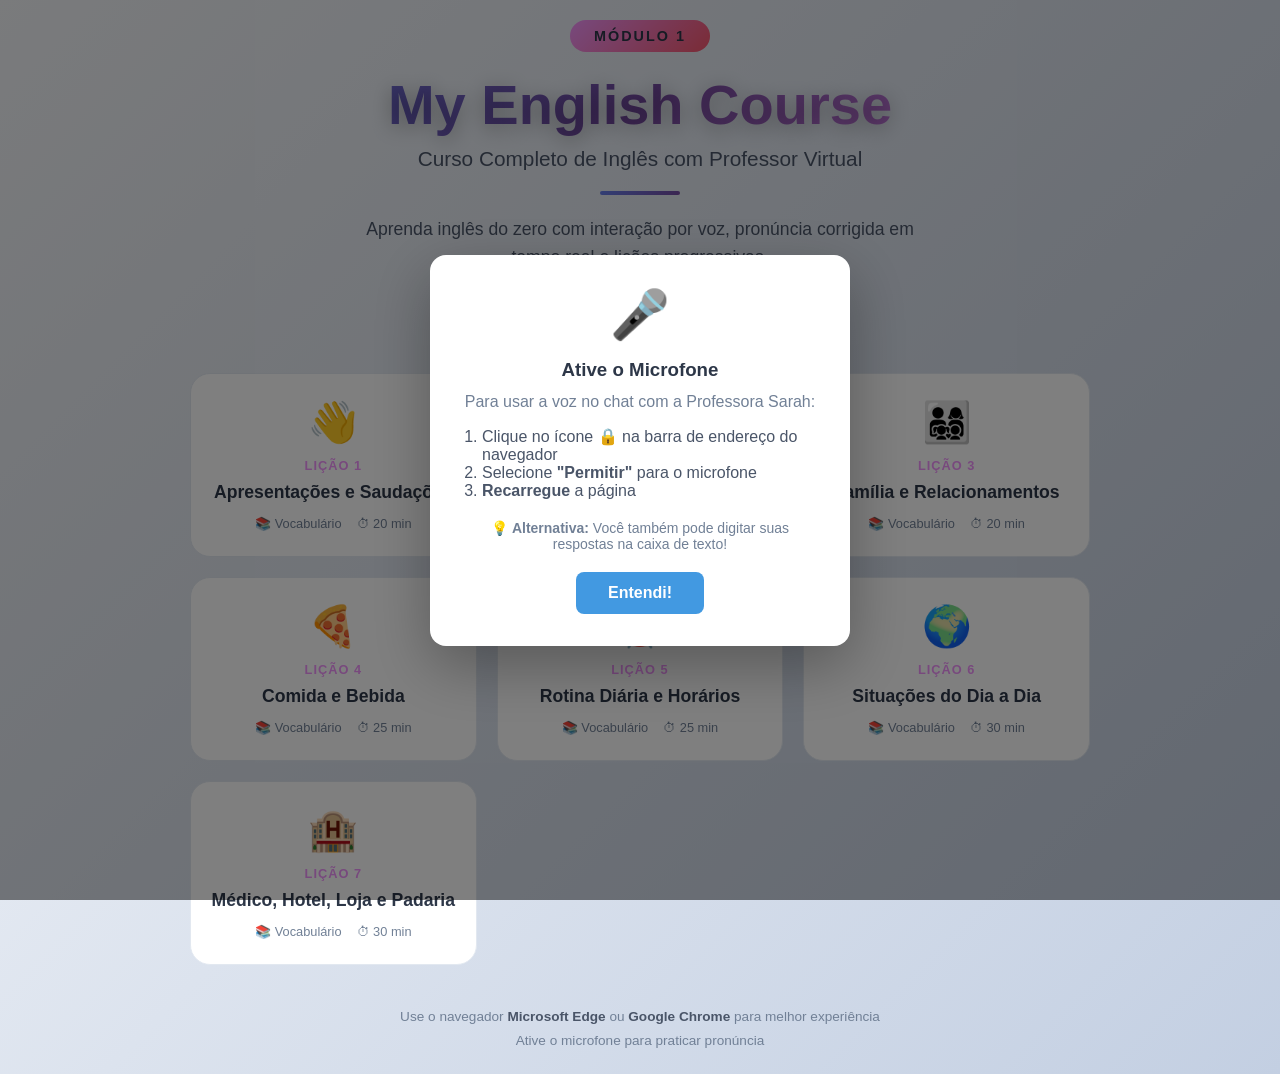
==== index.html @ 6eb78a75 "CORRECAO CRITICA: Chat com Professor - fluxo, match de respostas e interface - clearChat: introducao" ====
﻿<!DOCTYPE html>
<html lang="pt-BR">
<head>
    <meta charset="UTF-8">
    <meta name="viewport" content="width=device-width, initial-scale=1.0">
    <title>My English Course - Modulo 1</title>
    <style>* {
    margin: 0;
    padding: 0;
    box-sizing: border-box;
}

body {
    font-family: 'Segoe UI', Tahoma, Geneva, Verdana, sans-serif;
    background: linear-gradient(135deg, #e8f4f8 0%, #d1ecf1 50%, #bee5eb 100%);
    min-height: 100vh;
    color: #333;
}

/* ============================================
   TELA INICIAL - CAPA DO CURSO
   ============================================ */
.home-screen {
    min-height: 100vh;
    display: flex;
    align-items: center;
    justify-content: center;
    padding: 20px;
    background: linear-gradient(135deg, #f5f7fa 0%, #c3cfe2 100%);
}

.home-container {
    max-width: 900px;
    width: 100%;
    text-align: center;
}

.home-header {
    margin-bottom: 40px;
}

.course-badge {
    display: inline-block;
    background: linear-gradient(135deg, #f093fb 0%, #f5576c 100%);
    color: #2d3748;
    padding: 8px 24px;
    border-radius: 30px;
    font-size: 0.9rem;
    font-weight: bold;
    letter-spacing: 2px;
    margin-bottom: 20px;
    text-transform: uppercase;
}

.course-title {
    font-size: 3.5rem;
    font-weight: 800;
    color: #2d3748;
    margin-bottom: 10px;
    text-shadow: 0 4px 20px rgba(0,0,0,0.3);
    background: linear-gradient(135deg, #667eea 0%, #764ba2 50%, #f093fb 100%);
    -webkit-background-clip: text;
    -webkit-text-fill-color: transparent;
    background-clip: text;
}

.course-subtitle {
    font-size: 1.3rem;
    color: #4a5568;
    margin-bottom: 20px;
}

.course-divider {
    width: 80px;
    height: 4px;
    background: linear-gradient(135deg, #667eea, #764ba2);
    margin: 0 auto 20px;
    border-radius: 2px;
}

.course-description {
    font-size: 1.1rem;
    color: #4a5568;
    max-width: 600px;
    margin: 0 auto;
    line-height: 1.6;
}

.lessons-grid {
    display: grid;
    grid-template-columns: repeat(auto-fill, minmax(250px, 1fr));
    gap: 20px;
    margin-bottom: 40px;
}

.lesson-card {
    background: white;
    backdrop-filter: blur(10px);
    border: 1px solid #e2e8f0;
    border-radius: 20px;
    padding: 25px 20px;
    cursor: pointer;
    transition: all 0.4s cubic-bezier(0.175, 0.885, 0.32, 1.275);
    text-align: center;
}

.lesson-card:hover {
    transform: translateY(-8px) scale(1.02);
    background: rgba(255,255,255,0.15);
    border-color: rgba(102, 126, 234, 0.5);
    box-shadow: 0 20px 40px rgba(0,0,0,0.3), 0 0 30px rgba(102, 126, 234, 0.2);
}

.lesson-card:active {
    transform: translateY(-4px) scale(0.98);
}

.lesson-card-icon {
    font-size: 2.5rem;
    margin-bottom: 12px;
}

.lesson-card-number {
    font-size: 0.8rem;
    color: #f093fb;
    font-weight: bold;
    letter-spacing: 1px;
    text-transform: uppercase;
    margin-bottom: 8px;
}

.lesson-card-title {
    font-size: 1.1rem;
    font-weight: 700;
    color: #2d3748;
    margin-bottom: 12px;
    line-height: 1.3;
}

.lesson-card-meta {
    display: flex;
    justify-content: center;
    gap: 15px;
    font-size: 0.8rem;
    color: #718096;
}

.home-footer {
    color: #718096;
    font-size: 0.85rem;
    line-height: 1.8;
}

.home-footer strong {
    color: #4a5568;
}

/* Seletor de Modulo */
.module-selector {
    display: flex;
    justify-content: center;
    gap: 10px;
    margin-top: 20px;
}

.module-btn {
    padding: 10px 24px;
    border: 2px solid #667eea;
    background: white;
    color: #667eea;
    border-radius: 25px;
    font-size: 1rem;
    font-weight: bold;
    cursor: pointer;
    transition: all 0.3s;
}

.module-btn:hover {
    background: #667eea;
    color: white;
}

.module-btn.active {
    background: linear-gradient(135deg, #667eea 0%, #764ba2 100%);
    color: white;
    border-color: transparent;
}

/* ============================================
   TELA DA LIÇÃO
   ============================================ */
.lesson-screen {
    min-height: 100vh;
    background: linear-gradient(135deg, #4299e1 0%, #3182ce 100%);
}

.btn-back {
    background: rgba(255,255,255,0.2);
    color: #2d3748;
    border: none;
    padding: 10px 20px;
    border-radius: 10px;
    font-size: 1rem;
    font-weight: bold;
    cursor: pointer;
    transition: all 0.3s;
    display: inline-flex;
    align-items: center;
    gap: 8px;
    margin-bottom: 15px;
}

.btn-back:hover {
    background: rgba(255,255,255,0.3);
    transform: translateX(-3px);
}

.container {
    max-width: 900px;
    margin: 0 auto;
    padding: 20px;
}

.header {
    text-align: center;
    color: #2d3748;
    margin-bottom: 30px;
}

.header h1 {
    font-size: 2.5rem;
    margin-bottom: 10px;
    text-shadow: 2px 2px 4px rgba(0,0,0,0.2);
}

.subtitle {
    font-size: 1.1rem;
    opacity: 0.9;
}

.main-content {
    background: white;
    border-radius: 20px;
    padding: 30px;
    box-shadow: 0 10px 40px rgba(0,0,0,0.2);
}

.lesson-selector {
    text-align: center;
    margin-bottom: 30px;
}

.lesson-selector label {
    font-weight: bold;
    margin-right: 10px;
    font-size: 1.1rem;
}

.lesson-selector select {
    padding: 10px 20px;
    font-size: 1rem;
    border: 2px solid #667eea;
    border-radius: 10px;
    background: white;
    cursor: pointer;
    transition: all 0.3s;
}

.lesson-selector select:hover {
    border-color: #764ba2;
    box-shadow: 0 2px 10px rgba(102, 126, 234, 0.3);
}

.teacher-area {
    display: flex;
    align-items: flex-start;
    gap: 20px;
    margin-bottom: 30px;
}

.teacher-avatar {
    flex-shrink: 0;
    text-align: center;
}

.avatar-circle {
    width: 100px;
    height: 100px;
    background: linear-gradient(135deg, #4299e1 0%, #3182ce 100%);
    border-radius: 50%;
    display: flex;
    align-items: center;
    justify-content: center;
    box-shadow: 0 4px 15px rgba(102, 126, 234, 0.4);
    animation: pulse 2s infinite;
}

@keyframes pulse {
    0%, 100% { transform: scale(1); }
    50% { transform: scale(1.05); }
}

.avatar-emoji {
    font-size: 3rem;
}

.teacher-status {
    margin-top: 10px;
    font-size: 0.9rem;
    color: #666;
    font-style: italic;
}

.speech-bubble {
    background: #f0f4ff;
    border-radius: 20px;
    padding: 20px;
    position: relative;
    flex-grow: 1;
    border: 2px solid #e0e8ff;
}

.speech-bubble::before {
    content: '';
    position: absolute;
    left: -15px;
    top: 20px;
    border: 10px solid transparent;
    border-right-color: #e0e8ff;
}

.speech-bubble::after {
    content: '';
    position: absolute;
    left: -12px;
    top: 22px;
    border: 8px solid transparent;
    border-right-color: #f0f4ff;
}

#teacherText {
    font-size: 1.2rem;
    line-height: 1.6;
    color: #333;
}

.conversation-area {
    background: #f8f9fa;
    border-radius: 15px;
    padding: 20px;
    margin-bottom: 20px;
    max-height: 300px;
    overflow-y: auto;
}

.messages {
    display: flex;
    flex-direction: column;
    gap: 15px;
}

.message {
    padding: 12px 16px;
    border-radius: 12px;
    max-width: 80%;
}

.message.teacher {
    background: #e8f4ff;
    align-self: flex-start;
    border-bottom-left-radius: 4px;
}

.message.student {
    background: #d4edda;
    align-self: flex-end;
    border-bottom-right-radius: 4px;
}

.message .sender {
    font-weight: bold;
    display: block;
    margin-bottom: 5px;
    font-size: 0.85rem;
    color: #666;
}

.message .text {
    font-size: 1rem;
}

.pronunciation-feedback {
    background: #fff3cd;
    border-radius: 15px;
    padding: 20px;
    margin-bottom: 20px;
    display: none;
}

.pronunciation-feedback.active {
    display: block;
    animation: slideIn 0.3s ease;
}

@keyframes slideIn {
    from {
        opacity: 0;
        transform: translateY(-10px);
    }
    to {
        opacity: 1;
        transform: translateY(0);
    }
}

.pronunciation-feedback div {
    margin-bottom: 10px;
}

.pronunciation-feedback strong {
    color: #856404;
}

.expected-phrase, .your-speech {
    padding: 10px;
    background: white;
    border-radius: 8px;
    border-left: 4px solid #ffc107;
}

.your-speech {
    border-left-color: #28a745;
}

.accuracy {
    padding: 10px;
    background: white;
    border-radius: 8px;
    border-left: 4px solid #17a2b8;
}

.accuracy-bar {
    height: 10px;
    background: #e9ecef;
    border-radius: 5px;
    margin-top: 8px;
    overflow: hidden;
}

.accuracy-fill {
    height: 100%;
    background: linear-gradient(90deg, #dc3545, #ffc107, #28a745);
    width: 0%;
    transition: width 0.5s ease;
    border-radius: 5px;
}

.controls {
    display: flex;
    justify-content: center;
    gap: 15px;
    flex-wrap: wrap;
    margin-bottom: 30px;
}

.btn {
    padding: 12px 24px;
    font-size: 1rem;
    font-weight: bold;
    border: none;
    border-radius: 10px;
    cursor: pointer;
    display: flex;
    align-items: center;
    gap: 8px;
    transition: all 0.3s;
}

.btn:hover:not(:disabled) {
    transform: translateY(-2px);
    box-shadow: 0 4px 12px rgba(0,0,0,0.2);
}

.btn:disabled {
    opacity: 0.5;
    cursor: not-allowed;
}

.btn-icon {
    font-size: 1.2rem;
}

.btn-start {
    background: linear-gradient(135deg, #28a745, #20c997);
    color: #2d3748;
}

.btn-speak {
    background: linear-gradient(135deg, #dc3545, #e83e8c);
    color: #2d3748;
}

.btn-speak.recording {
    animation: recordingPulse 1s infinite;
}

@keyframes recordingPulse {
    0%, 100% { box-shadow: 0 0 0 0 rgba(220, 53, 69, 0.7); }
    50% { box-shadow: 0 0 0 15px rgba(220, 53, 69, 0); }
}

.btn-repeat {
    background: linear-gradient(135deg, #17a2b8, #6f42c1);
    color: #2d3748;
}

.btn-next {
    background: linear-gradient(135deg, #fd7e14, #ffc107);
    color: #2d3748;
}

.btn-stop {
    background: linear-gradient(135deg, #6c757d, #343a40);
    color: #2d3748;
}

.progress-area {
    text-align: center;
}

.progress-area h3 {
    margin-bottom: 15px;
    color: #495057;
}

.progress-bar {
    height: 20px;
    background: #e9ecef;
    border-radius: 10px;
    overflow: hidden;
    margin-bottom: 10px;
}

.progress-fill {
    height: 100%;
    background: linear-gradient(90deg, #667eea, #764ba2);
    width: 0%;
    transition: width 0.5s ease;
    border-radius: 10px;
}

#progressText {
    color: #666;
    font-size: 0.95rem;
}

.footer {
    text-align: center;
    color: #2d3748;
    margin-top: 30px;
    opacity: 0.9;
}

.footer .note {
    font-size: 0.85rem;
    margin-top: 5px;
    opacity: 0.8;
}

/* Estilos para Lição Info */
.lesson-info {
    display: flex;
    justify-content: space-between;
    align-items: center;
    margin-bottom: 20px;
    padding-bottom: 20px;
    border-bottom: 2px solid #e9ecef;
}

.lesson-selector {
    margin-bottom: 0;
}

.lesson-details {
    display: flex;
    gap: 15px;
}

.lesson-level, .lesson-duration {
    padding: 5px 15px;
    border-radius: 20px;
    font-size: 0.9rem;
    font-weight: bold;
}

.lesson-level {
    background: #e8f4ff;
    color: #0066cc;
}

.lesson-duration {
    background: #d4edda;
    color: #155724;
}

/* Estilos para Abas */
.tabs {
    display: flex;
    gap: 10px;
    margin-bottom: 20px;
    flex-wrap: wrap;
}

.tab-btn {
    padding: 12px 20px;
    font-size: 1rem;
    font-weight: bold;
    border: 2px solid #e9ecef;
    border-radius: 10px;
    background: white;
    cursor: pointer;
    transition: all 0.3s;
    flex: 1;
    min-width: 120px;
}

.tab-btn:hover {
    border-color: #667eea;
    background: #f8f9ff;
}

.tab-btn.active {
    background: linear-gradient(135deg, #667eea, #764ba2);
    color: #2d3748;
    border-color: transparent;
}

.tab-content {
    display: none;
    animation: fadeIn 0.3s ease;
}

.tab-content.active {
    display: block;
}

@keyframes fadeIn {
    from { opacity: 0; }
    to { opacity: 1; }
}

/* Estilos para Vocabulário */
.section-header {
    text-align: center;
    margin-bottom: 25px;
}

.section-header h2 {
    color: #333;
    margin-bottom: 5px;
}

.section-header p {
    color: #666;
    font-size: 0.95rem;
}

.vocabulary-list {
    display: grid;
    grid-template-columns: repeat(auto-fill, minmax(280px, 1fr));
    gap: 15px;
}

.vocab-card {
    background: #f8f9fa;
    border-radius: 12px;
    padding: 15px;
    border-left: 4px solid #667eea;
    cursor: pointer;
    transition: all 0.3s;
}

.vocab-card:hover {
    background: #f0f4ff;
    transform: translateX(5px);
    box-shadow: 0 4px 12px rgba(0,0,0,0.1);
}

.vocab-card .word {
    font-size: 1.2rem;
    font-weight: bold;
    color: #333;
    margin-bottom: 5px;
}

.vocab-card .pronunciation {
    font-size: 0.9rem;
    color: #666;
    font-style: italic;
    margin-bottom: 5px;
}

.vocab-card .translation {
    font-size: 1rem;
    color: #0066cc;
    margin-bottom: 8px;
}

.vocab-card .example {
    font-size: 0.9rem;
    color: #555;
    background: white;
    padding: 8px 12px;
    border-radius: 8px;
    border-left: 3px solid #28a745;
}

/* Estilos para Gramática */
.grammar-content {
    background: #f8f9fa;
    border-radius: 15px;
    padding: 25px;
}

.grammar-title {
    font-size: 1.4rem;
    color: #333;
    margin-bottom: 15px;
    text-align: center;
}

.grammar-explanation {
    background: white;
    padding: 15px;
    border-radius: 10px;
    margin-bottom: 20px;
    border-left: 4px solid #667eea;
    font-size: 1.05rem;
    line-height: 1.6;
}

.grammar-rules {
    margin-bottom: 25px;
}

.grammar-rules h3 {
    color: #495057;
    margin-bottom: 15px;
    font-size: 1.2rem;
}

.rule-card {
    background: white;
    border-radius: 10px;
    padding: 15px;
    margin-bottom: 15px;
    box-shadow: 0 2px 8px rgba(0,0,0,0.05);
}

.rule-card .rule {
    font-weight: bold;
    color: #667eea;
    font-size: 1.1rem;
    margin-bottom: 8px;
}

.rule-card .example {
    background: #f0f4ff;
    padding: 10px;
    border-radius: 8px;
    margin-bottom: 8px;
    font-style: italic;
}

.rule-card .note {
    font-size: 0.9rem;
    color: #666;
}

.grammar-extras {
    margin-top: 20px;
}

.grammar-extras h3 {
    color: #495057;
    margin-bottom: 15px;
    font-size: 1.2rem;
}

.extra-item {
    background: white;
    padding: 12px;
    border-radius: 8px;
    margin-bottom: 10px;
    display: flex;
    justify-content: space-between;
    align-items: center;
}

.extra-item .pattern {
    font-weight: bold;
    color: #333;
}

.extra-item .example {
    color: #666;
    font-style: italic;
}

/* Estilos para Conversações */
.conversations-list {
    display: flex;
    flex-direction: column;
    gap: 20px;
}

.conversation-card {
    background: #f8f9fa;
    border-radius: 15px;
    overflow: hidden;
}

.conversation-header {
    background: linear-gradient(135deg, #667eea, #764ba2);
    color: #2d3748;
    padding: 15px 20px;
}

.conversation-header h3 {
    margin-bottom: 5px;
}

.conversation-header p {
    opacity: 0.9;
    font-size: 0.95rem;
}

.conversation-body {
    padding: 20px;
}

.dialogue-line {
    display: flex;
    gap: 10px;
    margin-bottom: 15px;
    padding-bottom: 15px;
    border-bottom: 1px solid #e9ecef;
}

.dialogue-line:last-child {
    border-bottom: none;
    margin-bottom: 0;
    padding-bottom: 0;
}

.speaker-badge {
    width: 40px;
    height: 40px;
    border-radius: 50%;
    display: flex;
    align-items: center;
    justify-content: center;
    font-weight: bold;
    color: #2d3748;
    flex-shrink: 0;
}

.speaker-a {
    background: #667eea;
}

.speaker-b {
    background: #28a745;
}

.speaker-c {
    background: #fd7e14;
}

.dialogue-text {
    flex-grow: 1;
}

.dialogue-text .english {
    font-size: 1.05rem;
    color: #333;
    margin-bottom: 5px;
}

.dialogue-text .portuguese {
    font-size: 0.95rem;
    color: #666;
    font-style: italic;
}

.play-dialogue-btn {
    margin-top: 15px;
    width: 100%;
    padding: 12px;
    background: linear-gradient(135deg, #667eea, #764ba2);
    color: #2d3748;
    border: none;
    border-radius: 10px;
    font-size: 1rem;
    font-weight: bold;
    cursor: pointer;
    transition: all 0.3s;
}

.play-dialogue-btn:hover {
    transform: translateY(-2px);
    box-shadow: 0 4px 12px rgba(102, 126, 234, 0.4);
}

/* Estilos para Controles de Diálogo */
.dialogue-line {
    position: relative;
    transition: all 0.3s;
}

.dialogue-line.active {
    background: #e8f4ff;
    border-radius: 10px;
    padding: 10px;
    margin: -10px;
    box-shadow: 0 2px 8px rgba(102, 126, 234, 0.2);
}

.btn-play-line {
    width: 35px;
    height: 35px;
    border-radius: 50%;
    border: none;
    background: linear-gradient(135deg, #667eea, #764ba2);
    color: #2d3748;
    cursor: pointer;
    display: flex;
    align-items: center;
    justify-content: center;
    transition: all 0.3s;
    flex-shrink: 0;
}

.btn-play-line:hover {
    transform: scale(1.1);
    box-shadow: 0 2px 8px rgba(102, 126, 234, 0.4);
}

.dialogue-controls {
    display: flex;
    gap: 10px;
    margin-top: 20px;
    padding-top: 15px;
    border-top: 2px solid #e9ecef;
    flex-wrap: wrap;
}

.btn-dialogue-control {
    padding: 10px 15px;
    font-size: 0.9rem;
    font-weight: bold;
    border: none;
    border-radius: 8px;
    cursor: pointer;
    display: flex;
    align-items: center;
    gap: 5px;
    transition: all 0.3s;
}

.btn-dialogue-control:hover:not(:disabled) {
    transform: translateY(-2px);
    box-shadow: 0 4px 12px rgba(0,0,0,0.2);
}

.btn-dialogue-control:disabled {
    opacity: 0.5;
    cursor: not-allowed;
}

.btn-play-all {
    background: linear-gradient(135deg, #28a745, #20c997);
    color: #2d3748;
}

.btn-pause-dialogue {
    background: linear-gradient(135deg, #ffc107, #fd7e14);
    color: #2d3748;
}

.btn-stop-dialogue {
    background: linear-gradient(135deg, #dc3545, #e83e8c);
    color: #2d3748;
}

.btn-skip-dialogue {
    background: linear-gradient(135deg, #17a2b8, #6f42c1);
    color: #2d3748;
}

/* Estilos para Prática (já existentes) */
#tab-practice .teacher-area {
    display: flex;
    align-items: flex-start;
    gap: 20px;
    margin-bottom: 30px;
}

/* Estilos para Feedback de Pronúncia com Palavras */
.word-highlight {
    display: inline-block;
    padding: 2px 6px;
    margin: 2px;
    border-radius: 4px;
    font-weight: bold;
}

.word-highlight.correct {
    background: #d4edda;
    color: #155724;
}

.word-highlight.incorrect {
    background: #f8d7da;
    color: #721c24;
}

/* Estilos para Dicas */
.tips-section {
    margin-top: 15px;
    padding: 15px;
    background: #fff3cd;
    border-radius: 10px;
    border-left: 4px solid #ffc107;
}

.tips-section h4 {
    color: #856404;
    margin-bottom: 10px;
}

.tips-list {
    list-style: none;
}

.tips-list li {
    padding: 5px 0;
    color: #856404;
    font-size: 0.95rem;
}

.tips-list li:before {
    content: "•";
    color: #ffc107;
    font-weight: bold;
    margin-right: 8px;
}

/* Estilos para Chat com Professor */
.chat-header {
    display: flex;
    justify-content: space-between;
    align-items: center;
    margin-bottom: 20px;
    padding-bottom: 20px;
    border-bottom: 2px solid #e9ecef;
}

.teacher-avatar-small {
    display: flex;
    align-items: center;
    gap: 15px;
}

.avatar-circle-small {
    width: 60px;
    height: 60px;
    background: linear-gradient(135deg, #4299e1 0%, #3182ce 100%);
    border-radius: 50%;
    display: flex;
    align-items: center;
    justify-content: center;
    box-shadow: 0 4px 12px rgba(102, 126, 234, 0.3);
}

.avatar-emoji-small {
    font-size: 2rem;
}

.teacher-info h3 {
    margin: 0;
    color: #333;
    font-size: 1.2rem;
}

.teacher-status-small {
    margin: 0;
    color: #28a745;
    font-size: 0.9rem;
    font-weight: bold;
}

.scenario-selector {
    display: flex;
    align-items: center;
    gap: 10px;
}

.scenario-selector label {
    font-weight: bold;
    color: #495057;
}

.scenario-selector select {
    padding: 8px 15px;
    font-size: 1rem;
    border: 2px solid #667eea;
    border-radius: 8px;
    background: white;
    cursor: pointer;
    transition: all 0.3s;
}

.scenario-selector select:hover {
    border-color: #764ba2;
}

.chat-area {
    background: #f8f9fa;
    border-radius: 15px;
    padding: 20px;
    margin-bottom: 20px;
    min-height: 400px;
    max-height: 500px;
    overflow-y: auto;
}

.chat-messages {
    display: flex;
    flex-direction: column;
    gap: 20px;
}

.chat-message {
    display: flex;
    gap: 12px;
    max-width: 85%;
    animation: messageSlide 0.3s ease;
}

@keyframes messageSlide {
    from {
        opacity: 0;
        transform: translateY(10px);
    }
    to {
        opacity: 1;
        transform: translateY(0);
    }
}

.chat-message.teacher {
    align-self: flex-start;
}

.chat-message.student {
    align-self: flex-end;
    flex-direction: row-reverse;
}

.chat-avatar {
    width: 45px;
    height: 45px;
    border-radius: 50%;
    display: flex;
    align-items: center;
    justify-content: center;
    font-size: 1.5rem;
    flex-shrink: 0;
}

.chat-message.teacher .chat-avatar {
    background: linear-gradient(135deg, #667eea, #764ba2);
}

.chat-message.student .chat-avatar {
    background: linear-gradient(135deg, #28a745, #20c997);
}

.chat-bubble {
    background: white;
    border-radius: 15px;
    padding: 15px 18px;
    box-shadow: 0 2px 8px rgba(0,0,0,0.08);
}

.chat-message.teacher .chat-bubble {
    border-bottom-left-radius: 5px;
}

.chat-message.student .chat-bubble {
    border-bottom-right-radius: 5px;
    background: #e8f4ff;
}

.chat-bubble p {
    margin: 0;
    line-height: 1.5;
}

.chat-translation {
    font-size: 0.9rem;
    color: #666;
    font-style: italic;
    margin-top: 8px !important;
    padding-top: 8px;
    border-top: 1px solid #e9ecef;
}

.chat-feedback {
    margin-top: 10px;
    padding: 8px 12px;
    border-radius: 8px;
    font-size: 0.9rem;
    font-weight: bold;
}

.chat-feedback.correct {
    background: #d4edda;
    color: #155724;
}

.chat-feedback.incorrect {
    background: #fff3cd;
    color: #856404;
}

.chat-controls {
    margin-bottom: 20px;
}

.chat-input-area {
    display: flex;
    gap: 10px;
    margin-bottom: 10px;
}

.chat-input {
    flex-grow: 1;
    padding: 12px 18px;
    font-size: 1rem;
    border: 2px solid #e9ecef;
    border-radius: 10px;
    transition: all 0.3s;
}

.chat-input:focus {
    outline: none;
    border-color: #667eea;
    box-shadow: 0 0 0 3px rgba(102, 126, 234, 0.1);
}

.btn-chat-speak {
    background: linear-gradient(135deg, #dc3545, #e83e8c);
    color: #2d3748;
    padding: 12px 20px;
    border: none;
    border-radius: 10px;
    font-size: 1rem;
    font-weight: bold;
    cursor: pointer;
    transition: all 0.3s;
}

.btn-chat-speak:hover {
    transform: translateY(-2px);
    box-shadow: 0 4px 12px rgba(220, 53, 69, 0.3);
}

.btn-chat-speak.recording {
    animation: recordingPulse 1s infinite;
    background: linear-gradient(135deg, #ff0000, #ff6b6b);
}

.btn-chat-send {
    background: linear-gradient(135deg, #667eea, #764ba2);
    color: #2d3748;
    padding: 12px 20px;
    border: none;
    border-radius: 10px;
    font-size: 1rem;
    font-weight: bold;
    cursor: pointer;
    transition: all 0.3s;
}

.btn-chat-send:hover {
    transform: translateY(-2px);
    box-shadow: 0 4px 12px rgba(102, 126, 234, 0.3);
}

.chat-hint {
    background: #fff3cd;
    padding: 10px 15px;
    border-radius: 8px;
    border-left: 4px solid #ffc107;
}

.chat-hint p {
    margin: 0;
    color: #856404;
    font-size: 0.9rem;
}

.chat-scoring {
    display: flex;
    justify-content: center;
    align-items: center;
    gap: 30px;
    padding: 20px;
    background: #f8f9fa;
    border-radius: 15px;
}

.score-item {
    text-align: center;
}

.score-label {
    display: block;
    font-size: 0.9rem;
    color: #666;
    margin-bottom: 5px;
}

.score-value {
    display: block;
    font-size: 1.5rem;
    font-weight: bold;
    color: #333;
}

.btn-chat-reset {
    background: linear-gradient(135deg, #6c757d, #343a40);
    color: #2d3748;
    padding: 10px 20px;
    border: none;
    border-radius: 8px;
    font-size: 1rem;
    font-weight: bold;
    cursor: pointer;
    transition: all 0.3s;
}

.btn-chat-reset:hover {
    transform: translateY(-2px);
    box-shadow: 0 4px 12px rgba(0,0,0,0.2);
}

/* Estilos para Números */
.numbers-section {
    margin-top: 25px;
    padding-top: 20px;
    border-top: 2px solid #e9ecef;
}

.numbers-title {
    text-align: center;
    color: #333;
    font-size: 1.3rem;
    margin-bottom: 5px;
}

.numbers-subtitle {
    text-align: center;
    color: #666;
    font-size: 0.9rem;
    margin-bottom: 15px;
}

.numbers-grid {
    display: grid;
    grid-template-columns: repeat(auto-fill, minmax(100px, 1fr));
    gap: 10px;
}

.number-card {
    background: white;
    border-radius: 10px;
    padding: 12px 8px;
    text-align: center;
    cursor: pointer;
    transition: all 0.3s;
    border: 2px solid #e0e8ff;
    box-shadow: 0 2px 6px rgba(0,0,0,0.05);
}

.number-card:hover {
    background: #f0f4ff;
    border-color: #667eea;
    transform: scale(1.05);
    box-shadow: 0 4px 12px rgba(102, 126, 234, 0.2);
}

.number-card .number-value {
    font-size: 1.4rem;
    font-weight: bold;
    color: #667eea;
    margin-bottom: 4px;
}

.number-card .number-word {
    font-size: 0.9rem;
    color: #333;
    margin-bottom: 2px;
}

.number-card .number-pronunciation {
    font-size: 0.75rem;
    color: #999;
    font-style: italic;
}

/* Estilos para Frases de Exemplo (Grammar Sentences) */
.grammar-sentences {
    margin-top: 25px;
}

.grammar-sentences h3 {
    color: #495057;
    margin-bottom: 15px;
    font-size: 1.2rem;
}

.sentence-card {
    background: white;
    border-radius: 10px;
    padding: 15px;
    margin-bottom: 12px;
    box-shadow: 0 2px 8px rgba(0,0,0,0.05);
    border-left: 4px solid #28a745;
}

.sentence-card .sentence-english {
    font-size: 1.1rem;
    font-weight: bold;
    color: #333;
    margin-bottom: 5px;
}

.sentence-card .sentence-portuguese {
    font-size: 0.95rem;
    color: #666;
    font-style: italic;
    margin-bottom: 8px;
}

.sentence-card .sentence-structure {
    font-size: 0.85rem;
    color: #667eea;
    background: #f0f4ff;
    padding: 6px 10px;
    border-radius: 6px;
    display: inline-block;
}

/* Estilos para Elementos Clicáveis */
.clickable {
    cursor: pointer;
    transition: all 0.3s;
}

.clickable:hover {
    transform: translateY(-2px);
    box-shadow: 0 4px 12px rgba(102, 126, 234, 0.2);
}

.rule-card.clickable {
    border-left: 4px solid #667eea;
}

.sentence-card.clickable {
    border-left: 4px solid #28a745;
}

.click-hint {
    font-size: 0.8rem;
    color: #999;
    margin-top: 8px;
    text-align: right;
    font-style: italic;
    opacity: 0;
    transition: opacity 0.3s;
}

.clickable:hover .click-hint {
    opacity: 1;
}

/* Media Queries */
@media (max-width: 768px) {
    .lesson-info {
        flex-direction: column;
        gap: 15px;
    }
    
    .tabs {
        flex-direction: column;
    }
    
    .tab-btn {
        min-width: 100%;
    }
    
    .vocabulary-list {
        grid-template-columns: 1fr;
    }
    
    .dialogue-line {
        flex-direction: column;
        align-items: flex-start;
    }
    
    .speaker-badge {
        margin-bottom: 10px;
    }
    
    .chat-header {
        flex-direction: column;
        gap: 15px;
    }
    
    .chat-input-area {
        flex-direction: column;
    }
    
    .chat-scoring {
        flex-wrap: wrap;
        gap: 15px;
    }
    
    .chat-message {
        max-width: 95%;
    }
}

@media (max-width: 600px) {
    .header h1 {
        font-size: 1.8rem;
    }
    
    .teacher-area {
        flex-direction: column;
        align-items: center;
    }
    
    .speech-bubble::before,
    .speech-bubble::after {
        display: none;
    }
    
    .controls {
        flex-direction: column;
    }
    
    .btn {
        width: 100%;
        justify-content: center;
    }
}    </style>
</head>
<body>

    <!-- TELA INICIAL - CAPA -->
    <div id="homeScreen" class="home-screen">
        <div class="home-container">
            <div class="home-header">
                <div class="course-badge" id="moduleBadge">MÓDULO 1</div>
                <h1 class="course-title">My English Course</h1>
                <p class="course-subtitle">Curso Completo de Inglês com Professor Virtual</p>
                <div class="course-divider"></div>
                <p class="course-description">Aprenda inglês do zero com interação por voz, pronúncia corrigida em tempo real e lições progressivas.</p>
                
                <!-- Seletor de Módulo -->
                <div class="module-selector">
                    <button class="module-btn active" data-module="1" onclick="switchModule(1)">Módulo 1</button>
                    <button class="module-btn" data-module="2" onclick="switchModule(2)">Módulo 2</button>
                </div>
            </div>

            <div class="lessons-grid" id="lessonsGrid">
                <!-- Modulo 1 -->
                <div class="lesson-card module-1" onclick="enterLesson(1)">
                    <div class="lesson-card-icon">👋</div>
                    <div class="lesson-card-number">Lição 1</div>
                    <div class="lesson-card-title">Apresentações e Saudações</div>
                    <div class="lesson-card-meta">
                        <span>📚 Vocabulário</span>
                        <span>⏱ 20 min</span>
                    </div>
                </div>

                <div class="lesson-card module-1" onclick="enterLesson(2)">
                    <div class="lesson-card-icon">🔢</div>
                    <div class="lesson-card-number">Lição 2</div>
                    <div class="lesson-card-title">Números, Idades e Preços</div>
                    <div class="lesson-card-meta">
                        <span>📚 Vocabulário</span>
                        <span>⏱ 25 min</span>
                    </div>
                </div>

                <div class="lesson-card module-1" onclick="enterLesson(3)">
                    <div class="lesson-card-icon">👨‍👩‍👧‍👦</div>
                    <div class="lesson-card-number">Lição 3</div>
                    <div class="lesson-card-title">Família e Relacionamentos</div>
                    <div class="lesson-card-meta">
                        <span>📚 Vocabulário</span>
                        <span>⏱ 20 min</span>
                    </div>
                </div>

                <div class="lesson-card module-1" onclick="enterLesson(4)">
                    <div class="lesson-card-icon">🍕</div>
                    <div class="lesson-card-number">Lição 4</div>
                    <div class="lesson-card-title">Comida e Bebida</div>
                    <div class="lesson-card-meta">
                        <span>📚 Vocabulário</span>
                        <span>⏱ 25 min</span>
                    </div>
                </div>

                <div class="lesson-card module-1" onclick="enterLesson(5)">
                    <div class="lesson-card-icon">⏰</div>
                    <div class="lesson-card-number">Lição 5</div>
                    <div class="lesson-card-title">Rotina Diária e Horários</div>
                    <div class="lesson-card-meta">
                        <span>📚 Vocabulário</span>
                        <span>⏱ 25 min</span>
                    </div>
                </div>

                <div class="lesson-card module-1" onclick="enterLesson(6)">
                    <div class="lesson-card-icon">🌍</div>
                    <div class="lesson-card-number">Lição 6</div>
                    <div class="lesson-card-title">Situações do Dia a Dia</div>
                    <div class="lesson-card-meta">
                        <span>📚 Vocabulário</span>
                        <span>⏱ 30 min</span>
                    </div>
                </div>

                <div class="lesson-card module-1" onclick="enterLesson(7)">
                    <div class="lesson-card-icon">🏨</div>
                    <div class="lesson-card-number">Lição 7</div>
                    <div class="lesson-card-title">Médico, Hotel, Loja e Padaria</div>
                    <div class="lesson-card-meta">
                        <span>📚 Vocabulário</span>
                        <span>⏱ 30 min</span>
                    </div>
                </div>

                <!-- Modulo 2 -->
                <div class="lesson-card module-2" style="display: none;" onclick="enterLesson(8)">
                    <div class="lesson-card-icon">📝</div>
                    <div class="lesson-card-number">Lição 8</div>
                    <div class="lesson-card-title">Present Simple - Parte 1</div>
                    <div class="lesson-card-meta">
                        <span>📚 Vocabulário</span>
                        <span>⏱ 25 min</span>
                    </div>
                </div>

                <div class="lesson-card module-2" style="display: none;" onclick="enterLesson(9)">
                    <div class="lesson-card-icon">📝</div>
                    <div class="lesson-card-number">Lição 9</div>
                    <div class="lesson-card-title">Present Simple - Parte 2</div>
                    <div class="lesson-card-meta">
                        <span>📚 Vocabulário</span>
                        <span>⏱ 25 min</span>
                    </div>
                </div>

                <div class="lesson-card module-2" style="display: none;" onclick="enterLesson(10)">
                    <div class="lesson-card-icon">🏃</div>
                    <div class="lesson-card-number">Lição 10</div>
                    <div class="lesson-card-title">Verbos do Dia a Dia</div>
                    <div class="lesson-card-meta">
                        <span>📚 Vocabulário</span>
                        <span>⏱ 30 min</span>
                    </div>
                </div>

                <div class="lesson-card module-2" style="display: none;" onclick="enterLesson(11)">
                    <div class="lesson-card-icon">⏳</div>
                    <div class="lesson-card-number">Lição 11</div>
                    <div class="lesson-card-title">Present Continuous</div>
                    <div class="lesson-card-meta">
                        <span>📚 Vocabulário</span>
                        <span>⏱ 25 min</span>
                    </div>
                </div>

                <div class="lesson-card module-2" style="display: none;" onclick="enterLesson(12)">
                    <div class="lesson-card-icon">❓</div>
                    <div class="lesson-card-number">Lição 12</div>
                    <div class="lesson-card-title">Perguntas e Respostas</div>
                    <div class="lesson-card-meta">
                        <span>📚 Vocabulário</span>
                        <span>⏱ 25 min</span>
                    </div>
                </div>

                <div class="lesson-card module-2" style="display: none;" onclick="enterLesson(13)">
                    <div class="lesson-card-icon">📍</div>
                    <div class="lesson-card-number">Lição 13</div>
                    <div class="lesson-card-title">Lugares e Locuções</div>
                    <div class="lesson-card-meta">
                        <span>📚 Vocabulário</span>
                        <span>⏱ 30 min</span>
                    </div>
                </div>

                <div class="lesson-card module-2" style="display: none;" onclick="enterLesson(14)">
                    <div class="lesson-card-icon">💬</div>
                    <div class="lesson-card-number">Lição 14</div>
                    <div class="lesson-card-title">Conversação Combinada</div>
                    <div class="lesson-card-meta">
                        <span>📚 Vocabulário</span>
                        <span>⏱ 30 min</span>
                    </div>
                </div>
            </div>

            <div class="home-footer">
                <p>Use o navegador <strong>Microsoft Edge</strong> ou <strong>Google Chrome</strong> para melhor experiência</p>
                <p>Ative o microfone para praticar pronúncia</p>
            </div>
        </div>
    </div>

    <!-- TELA DA LIÇÃO -->
    <div id="lessonScreen" class="lesson-screen" style="display: none;">
        <div class="container">
            <header class="header">
                <button class="btn-back" onclick="goHome()">
                    <span>←</span> Voltar
                </button>
                <h1 id="lessonTitle">My English Course</h1>
                <p class="subtitle" id="lessonSubtitle">Módulo 1</p>
            </header>

            <main class="main-content">
                <div class="lesson-info">
                    <div class="lesson-selector">
                        <label for="lessonSelect">Lição:</label>
                        <select id="lessonSelect">
                            <option value="1">Lição 1: Apresentações e Saudações</option>
                            <option value="2">Lição 2: Números, Idades e Preços</option>
                            <option value="3">Lição 3: Família e Relacionamentos</option>
                            <option value="4">Lição 4: Comida e Bebida</option>
                            <option value="5">Lição 5: Rotina Diária e Horários</option>
                            <option value="6">Lição 6: Situações do Dia a Dia</option>
                            <option value="7">Lição 7: Médico, Hotel, Loja e Padaria</option>
                            <option value="8">Lição 8: Present Simple - Parte 1</option>
                            <option value="9">Lição 9: Present Simple - Parte 2</option>
                            <option value="10">Lição 10: Verbos do Dia a Dia</option>
                            <option value="11">Lição 11: Present Continuous</option>
                            <option value="12">Lição 12: Perguntas e Respostas</option>
                            <option value="13">Lição 13: Lugares e Locuções</option>
                            <option value="14">Lição 14: Conversação Combinada</option>
                        </select>
                    </div>
                    <div class="lesson-details">
                        <span class="lesson-level" id="lessonLevel">Básico</span>
                        <span class="lesson-duration" id="lessonDuration">15 min</span>
                    </div>
                </div>

                <div class="tabs">
                    <button class="tab-btn active" data-tab="vocabulary">📚 Vocabulário</button>
                    <button class="tab-btn" data-tab="grammar">📖 Gramática</button>
                    <button class="tab-btn" data-tab="conversations">💬 Diálogos</button>
                    <button class="tab-btn" data-tab="chat">🗣️ Professor</button>
                    <button class="tab-btn" data-tab="practice">🎤 Prática</button>
                </div>

                <div class="tab-content active" id="tab-vocabulary">
                    <div class="section-header">
                        <h2>Vocabulário da Lição</h2>
                        <p>Clique em uma palavra para ouvir a pronúncia</p>
                    </div>
                    <div class="vocabulary-list" id="vocabularyList"></div>
                </div>

                <div class="tab-content" id="tab-grammar">
                    <div class="section-header">
                        <h2>Gramática</h2>
                        <p>Clique nas regras e frases para ouvir a pronúncia</p>
                    </div>
                    <div class="grammar-content" id="grammarContent"></div>
                </div>

                <div class="tab-content" id="tab-conversations">
                    <div class="section-header">
                        <h2>Diálogos Prontos</h2>
                        <p>Pratique conversas do dia a dia com situações reais</p>
                    </div>
                    <div class="conversations-list" id="conversationsList"></div>
                </div>

                <div class="tab-content" id="tab-chat">
                    <div class="chat-header">
                        <div class="teacher-avatar-small">
                            <div class="avatar-circle-small">
                                <span class="avatar-emoji-small">👩‍🏫</span>
                            </div>
                            <div class="teacher-info">
                                <h3>Professora Sarah</h3>
                                <p class="teacher-status-small" id="chatTeacherStatus">Online agora</p>
                            </div>
                        </div>
                        <div class="scenario-selector">
                            <label for="scenarioSelect">Cenário:</label>
                            <select id="scenarioSelect">
                                <option value="1">🗣️ Conversação Livre</option>
                                <option value="2">🍽️ No Restaurante</option>
                                <option value="3">👗 Na Loja de Roupas</option>
                                <option value="4">🏥 No Consultório Médico</option>
                                <option value="5">📞 Fazendo um Telefonema</option>
                                <option value="6">🥐 Na Padaria</option>
                                <option value="7">👤 Apresentação Pessoal</option>
                                <option value="8">💼 No Trabalho</option>
                                <option value="9">📚 Na Escola</option>
                                <option value="10">🎉 Fim de Semana</option>
                                <option value="11">✈️ Viagem</option>
                                <option value="12">🏥 Saúde</option>
                            </select>
                        </div>
                    </div>

                    <div class="chat-area" id="chatArea">
                        <div class="chat-messages" id="chatMessages">
                            <div class="chat-message teacher">
                                <div class="chat-avatar">👩‍🏫</div>
                                <div class="chat-bubble">
                                    <p>Olá! Eu sou a Professora Sarah. Vamos praticar inglês juntos?</p>
                                    <p class="chat-translation">Hello! I'm Teacher Sarah. Let's practice English together!</p>
                                </div>
                            </div>
                        </div>
                    </div>

                    <div class="chat-controls">
                        <div class="chat-input-area">
                            <button class="btn btn-chat-speak" id="btnChatSpeak">
                                <span class="btn-icon">🎤</span> Falar
                            </button>
                            <input type="text" id="chatInput" placeholder="Digite sua resposta aqui (ex: My name is Maria ou Maria)..." class="chat-input">
                            <button class="btn btn-chat-send" id="btnChatSend">
                                <span class="btn-icon">📤</span> Enviar
                            </button>
                            <button class="btn" onclick="showMicModal()" title="Ajuda com o microfone" style="background:#edf2f7; border:1px solid #cbd5e0; padding:8px 12px; border-radius:8px; cursor:pointer;">❓</button>
                        </div>
                        <div class="chat-hint" id="chatHint">
                            <p>💡 <strong>Dica:</strong> Clique no microfone e fale em inglês, ou digite sua resposta</p>
                        </div>
                    </div>

                    <div class="chat-scoring">
                        <div class="score-item">
                            <span class="score-label">Acertos:</span>
                            <span class="score-value" id="chatCorrect">0</span>
                        </div>
                        <div class="score-item">
                            <span class="score-label">Total:</span>
                            <span class="score-value" id="chatTotal">0</span>
                        </div>
                        <div class="score-item">
                            <span class="score-label">Precisão:</span>
                            <span class="score-value" id="chatAccuracy">0%</span>
                        </div>
                        <button class="btn btn-chat-reset" id="btnChatReset">
                            <span class="btn-icon">🔄</span> Recomeçar
                        </button>
                    </div>
                </div>

                <div class="tab-content" id="tab-practice">
                    <div class="teacher-area">
                        <div class="teacher-avatar" id="teacherAvatar">
                            <div class="avatar-circle">
                                <span class="avatar-emoji">👩‍🏫</span>
                            </div>
                            <div class="teacher-status" id="teacherStatus">Professor pronto</div>
                        </div>

                        <div class="speech-bubble" id="speechBubble">
                            <p id="teacherText">Olá! Vamos praticar? Clique em "Iniciar Aula" para começar!</p>
                        </div>
                    </div>

                    <div class="conversation-area">
                        <div class="messages" id="messages">
                            <div class="message teacher">
                                <span class="sender">Professor:</span>
                                <span class="text">Olá! Bem-vindo à prática de pronúncia.</span>
                            </div>
                        </div>
                    </div>

                    <div class="pronunciation-feedback" id="pronunciationFeedback">
                        <div class="expected-phrase">
                            <strong>Frase esperada:</strong>
                            <span id="expectedText">-</span>
                        </div>
                        <div class="your-speech">
                            <strong>Sua fala:</strong>
                            <span id="yourSpeechText">-</span>
                        </div>
                        <div class="accuracy">
                            <strong>Precisão:</strong>
                            <span id="accuracyPercent">0%</span>
                            <div class="accuracy-bar">
                                <div class="accuracy-fill" id="accuracyFill"></div>
                            </div>
                        </div>
                    </div>

                    <div class="controls">
                        <button class="btn btn-start" id="btnStart">
                            <span class="btn-icon">▶</span> Iniciar Aula
                        </button>
                        <button class="btn btn-speak" id="btnSpeak" disabled>
                            <span class="btn-icon">🎤</span> Falar
                        </button>
                        <button class="btn btn-repeat" id="btnRepeat" disabled>
                            <span class="btn-icon">🔊</span> Repetir
                        </button>
                        <button class="btn btn-next" id="btnNext" disabled>
                            <span class="btn-icon">➡</span> Próxima
                        </button>
                        <button class="btn btn-stop" id="btnStop" disabled>
                            <span class="btn-icon">⏹</span> Parar
                        </button>
                    </div>

                    <div class="progress-area">
                        <h3>Progresso da Prática</h3>
                        <div class="progress-bar">
                            <div class="progress-fill" id="progressFill"></div>
                        </div>
                        <p id="progressText">0 de 5 frases completadas</p>
                    </div>
                </div>
            </main>

            <footer class="footer">
                <p>My English Course - Módulo 1</p>
                <p class="note">Use o navegador Microsoft Edge para melhor experiência</p>
            </footer>
        </div>
    </div>

    <script>
        let currentModule = 1;
        
        function switchModule(module) {
            currentModule = module;
            
            // Atualizar botões do seletor
            document.querySelectorAll('.module-btn').forEach(btn => {
                btn.classList.remove('active');
                if (btn.dataset.module == module) {
                    btn.classList.add('active');
                }
            });
            
            // Atualizar badge
            document.getElementById('moduleBadge').textContent = 'MÓDULO ' + module;
            
            // Mostrar/esconder cards
            document.querySelectorAll('.module-1').forEach(card => {
                card.style.display = module == 1 ? 'block' : 'none';
            });
            document.querySelectorAll('.module-2').forEach(card => {
                card.style.display = module == 2 ? 'block' : 'none';
            });
            
            // Atualizar dropdown de lições
            const select = document.getElementById('lessonSelect');
            select.innerHTML = '';
            
            if (module == 1) {
                select.innerHTML = `
                    <option value="1">Lição 1: Apresentações e Saudações</option>
                    <option value="2">Lição 2: Números, Idades e Preços</option>
                    <option value="3">Lição 3: Família e Relacionamentos</option>
                    <option value="4">Lição 4: Comida e Bebida</option>
                    <option value="5">Lição 5: Rotina Diária e Horários</option>
                    <option value="6">Lição 6: Situações do Dia a Dia</option>
                    <option value="7">Lição 7: Médico, Hotel, Loja e Padaria</option>
                `;
            } else {
                select.innerHTML = `
                    <option value="8">Lição 8: Present Simple - Parte 1</option>
                    <option value="9">Lição 9: Present Simple - Parte 2</option>
                    <option value="10">Lição 10: Verbos do Dia a Dia</option>
                    <option value="11">Lição 11: Present Continuous</option>
                    <option value="12">Lição 12: Perguntas e Respostas</option>
                    <option value="13">Lição 13: Lugares e Locuções</option>
                    <option value="14">Lição 14: Conversação Combinada</option>
                `;
            }
        }
        
        function enterLesson(num) {
            document.getElementById('homeScreen').style.display = 'none';
            document.getElementById('lessonScreen').style.display = 'block';
            
            // Set the lesson select value
            document.getElementById('lessonSelect').value = num;
            
            // Trigger the lesson load
            const event = new Event('change');
            document.getElementById('lessonSelect').dispatchEvent(event);
            
            // Scroll to top
            window.scrollTo(0, 0);
        }
        
        function goHome() {
            document.getElementById('lessonScreen').style.display = 'none';
            document.getElementById('homeScreen').style.display = 'block';
            window.scrollTo(0, 0);
        }
    </script>
    
    <!-- Microphone Permission Modal -->
    <div id="micModal" style="display:none; position:fixed; top:0; left:0; width:100%; height:100%; background:rgba(0,0,0,0.5); z-index:9999; justify-content:center; align-items:center;">
        <div style="background:white; border-radius:16px; padding:32px; max-width:420px; width:90%; text-align:center; box-shadow:0 20px 60px rgba(0,0,0,0.3);">
            <div style="font-size:48px; margin-bottom:16px;">🎤</div>
            <h3 style="margin:0 0 12px 0; color:#2d3748;">Ative o Microfone</h3>
            <p style="color:#718096; margin:0 0 16px 0;">Para usar a voz no chat com a Professora Sarah:</p>
            <ol style="text-align:left; color:#4a5568; margin:0 0 20px 0; padding-left:20px;">
                <li>Clique no ícone <strong>🔒</strong> na barra de endereço do navegador</li>
                <li>Selecione <strong>"Permitir"</strong> para o microfone</li>
                <li><strong>Recarregue</strong> a página</li>
            </ol>
            <p style="color:#718096; font-size:14px; margin:0 0 20px 0;">💡 <strong>Alternativa:</strong> Você também pode digitar suas respostas na caixa de texto!</p>
            <button onclick="document.getElementById('micModal').style.display='none'" style="background:#4299e1; color:white; border:none; padding:12px 32px; border-radius:8px; font-size:16px; cursor:pointer; font-weight:bold;">Entendi!</button>
        </div>
    </div>
    
    <script src="js/lessons.js"></script>
    <script src="js/conversations.js"></script>
    <script src="js/speech.js"></script>
    <script src="js/app.js"></script>
    <script>
        // Check microphone permission on load
        window.addEventListener('load', function() {
            if (navigator.permissions) {
                navigator.permissions.query({name: 'microphone'}).then(function(result) {
                    if (result.state === 'prompt') {
                        document.getElementById('micModal').style.display = 'flex';
                    }
                });
            }
        });
        
        function showMicModal() {
            document.getElementById('micModal').style.display = 'flex';
        }
    </script>
</body>
</html>

    <script>
const lessons = {
    1: {
        title: "Apresentações e Saudações",
        description: "Aprenda a se apresentar e cumprimentar pessoas",
        level: "Básico",
        duration: "20 min",
        
        vocabulary: [
            { word: "Hello", translation: "Olá", pronunciation: "he-LOU", example: "Hello, my name is John." },
            { word: "Hi", pronunciation: "hai", translation: "Oi", example: "Hi! How are you?" },
            { word: "Good morning", translation: "Bom dia", pronunciation: "GUUD MOR-ning", example: "Good morning, teacher!" },
            { word: "Good afternoon", translation: "Boa tarde", pronunciation: "GUUD af-ter-NOON", example: "Good afternoon, everyone." },
            { word: "Good evening", translation: "Boa noite", pronunciation: "GUUD EE-ving", example: "Good evening, sir." },
            { word: "Goodbye", translation: "Adeus/Tchau", pronunciation: "GUUD-bai", example: "Goodbye! See you tomorrow." },
            { word: "Please", translation: "Por favor", pronunciation: "PLIISE", example: "Water, please." },
            { word: "Thank you", translation: "Obrigado/a", pronunciation: "SANK you", example: "Thank you very much!" },
            { word: "You're welcome", translation: "De nada", pronunciation: "your WEL-kum", example: "You're welcome." },
            { word: "Sorry", translation: "Desculpe", pronunciation: "SO-ree", example: "Sorry, I'm late." },
            { word: "Excuse me", translation: "Com licença", pronunciation: "eks-KYOOS mii", example: "Excuse me, where is the bathroom?" },
            { word: "Nice", translation: "Bom/Agradável", pronunciation: "NAIS", example: "Nice to meet you!" },
            { word: "Meet", translation: "Conhecer", pronunciation: "MIIT", example: "Nice to meet you." },
            { word: "Name", translation: "Nome", pronunciation: "NEIM", example: "What is your name?" },
            { word: "My", translation: "Meu/Minha", pronunciation: "MAI", example: "My name is Maria." },
            { word: "Your", translation: "Seu/Sua", pronunciation: "YOUR", example: "What is your name?" },
            { word: "I", translation: "Eu", pronunciation: "AI", example: "I am from Brazil." },
            { word: "Am", translation: "Sou/Estou (com I)", pronunciation: "AM", example: "I am happy." },
            { word: "Is", translation: "É/Está", pronunciation: "IS", example: "She is a teacher." },
            { word: "Are", translation: "São/Estão", pronunciation: "AR", example: "You are very kind." },
            { word: "Good", translation: "Bom/Bem", pronunciation: "GUUD", example: "I am good." },
            { word: "Fine", translation: "Bem (saúde)", pronunciation: "FAIN", example: "I am fine." },
            { word: "Great", translation: "Ótimo/Excelente", pronunciation: "GREIT", example: "That's great!" },
            { word: "Happy", translation: "Feliz", pronunciation: "HA-pee", example: "I am happy." },
            { word: "Not", translation: "Não", pronunciation: "NOT", example: "I am not tired." },
            { word: "Don't", translation: "Não (verbo)", pronunciation: "DOUNT", example: "I don't know." },
            { word: "From", translation: "De (origem)", pronunciation: "FROM", example: "I am from Brazil." },
            { word: "Yes", translation: "Sim", pronunciation: "YES", example: "Yes, I am." },
            { word: "No", translation: "Não", pronunciation: "NOU", example: "No, thank you." },
            { word: "Or", translation: "Ou", pronunciation: "OR", example: "Coffee or tea?" },
            { word: "Just", translation: "Só/Apenas", pronunciation: "JAST", example: "Just water, please." },
            { word: "Me", translation: "Mim", pronunciation: "MII", example: "Just me." },
            { word: "So", translation: "Então/Muito", pronunciation: "SOU", example: "I'm so happy!" },
            { word: "Very", translation: "Muito", pronunciation: "VE-ree", example: "Thank you very much!" },
            { word: "And", translation: "E", pronunciation: "AND", example: "You and me." },
            { word: "The", translation: "O/A (artigo)", pronunciation: "THE", example: "The book." },
            { word: "A", translation: "Um/Uma", pronunciation: "EI", example: "A water, please." },
            { word: "What", translation: "O quê", pronunciation: "UOT", example: "What is your name?" },
            { word: "Where", translation: "Onde", pronunciation: "UER", example: "Where are you from?" },
            { word: "How", translation: "Como", pronunciation: "HAU", example: "How are you?" },
            { word: "Do", translation: "Faz/Verbo auxiliar", pronunciation: "DUU", example: "Do you have a reservation?" },
            { word: "It", translation: "Isso/isto", pronunciation: "IT", example: "It is good." },
            { word: "Of", translation: "De", pronunciation: "OV", example: "A lot of people." },
            { word: "An", translation: "Um/Uma (antes de vogal)", pronunciation: "AN", example: "An apple." },
            { word: "Be", translation: "Ser/estar (infinitivo)", pronunciation: "BII", example: "I want to be a teacher." },
            { word: "On", translation: "Em/Sobre", pronunciation: "ON", example: "It looks great on you." },
            { word: "There", translation: "Lá/There", pronunciation: "DHER", example: "Hi there!" },
            { word: "We", translation: "Nós", pronunciation: "UII", example: "We have a table." },
            { word: "Some", translation: "Algum/alguns", pronunciation: "SAM", example: "Some water, please." },
            { word: "That", translation: "Aquilo/Isso", pronunciation: "DHAT", example: "That's great!" },
            { word: "Any", translation: "Qualquer/Algum", pronunciation: "E-nee", example: "Any questions?" },
            { word: "Too", translation: "Também/Muito", pronunciation: "TUU", example: "Me too! That's too expensive." },
            { word: "All", translation: "Tudo/Todos", pronunciation: "AAL", example: "That's all." },
            { word: "It's", translation: "Isso é", pronunciation: "ITS", example: "It's delicious!" },
            { word: "That's", translation: "Isso é", pronunciation: "DHATS", example: "That's great!" },
            { word: "I'll", translation: "Eu vou", pronunciation: "AIL", example: "I'll take it." },
            { word: "I'd", translation: "Eu gostaria", pronunciation: "AID", example: "I'd like a coffee." },
            { word: "Let's", translation: "Vamos", pronunciation: "LETS", example: "Let's practice!" },
            { word: "Well", translation: "Bem", pronunciation: "UEL", example: "I'm doing well." },
            { word: "See", translation: "Ver", pronunciation: "SII", example: "Nice to see you!" },
            { word: "Here", translation: "Aqui", pronunciation: "HIIR", example: "Here you are." },
            { word: "They", translation: "Eles/Elas", pronunciation: "DHEI", example: "They are here." },
            { word: "He", translation: "Ele", pronunciation: "HII", example: "He is a doctor." },
            { word: "She", translation: "Ela", pronunciation: "SHII", example: "She is a teacher." },
            { word: "Can", translation: "Poder (permissão)", pronunciation: "KAN", example: "Can I help you?" },
            { word: "Will", translation: "Vai (futuro)", pronunciation: "UIL", example: "Will you come?" },
            { word: "May", translation: "Poder (educação)", pronunciation: "MEI", example: "May I help you?" },
            { word: "Keep", translation: "Manter/Continuar", pronunciation: "KIIP", example: "Keep it up!" },
            { word: "Try", translation: "Tentar", pronunciation: "TRAI", example: "Try again." },
            { word: "Think", translation: "Pensar", pronunciation: "SINK", example: "I think so." },
            { word: "Let", translation: "Deixar/Permitir", pronunciation: "LET", example: "Let me help." },
            { word: "Ask", translation: "Perguntar", pronunciation: "ASK", example: "Can I ask you?" },
            { word: "Come", translation: "Vir", pronunciation: "KAM", example: "Come here." },
            { word: "Give", translation: "Dar", pronunciation: "GIV", example: "Give me the check." },
            { word: "Take", translation: "Levar/Pegar", pronunciation: "TEIK", example: "I'll take it." },
            { word: "Need", translation: "Precisar", pronunciation: "NIID", example: "I need more time." },
            { word: "Day", translation: "Dia", pronunciation: "DEI", example: "Have a nice day!" },
            { word: "Time", translation: "Tempo/Vez", pronunciation: "TAIM", example: "What time is it?" },
            { word: "Week", translation: "Semana", pronunciation: "UIIK", example: "See you next week." },
            { word: "Month", translation: "Mês", pronunciation: "MANTH", example: "Next month." },
            { word: "Back", translation: "De volta", pronunciation: "BAK", example: "Come back tomorrow." },
            { word: "Right", translation: "Certo/Agora", pronunciation: "RAIT", example: "Right now." },
            { word: "Now", translation: "Agora", pronunciation: "NAU", example: "Right now." },
            { word: "When", translation: "Quando", pronunciation: "UEN", example: "When should I come back?" },
            { word: "If", translation: "Se", pronunciation: "IF", example: "What if I'm late?" },
            { word: "Should", translation: "Deveria", pronunciation: "SHUD", example: "When should I come?" },
            { word: "Been", translation: "Sido", pronunciation: "BIN", example: "Have you been there?" },
            { word: "Way", translation: "Caminho/Jeito", pronunciation: "UEI", example: "This way, please." }
        ],
        
        numbers: [
            { number: 0, word: "Zero", pronunciation: "ZI-ro" },
            { number: 1, word: "One", pronunciation: "UAN" },
            { number: 2, word: "Two", pronunciation: "TU" },
            { number: 3, word: "Three", pronunciation: "TRII" },
            { number: 4, word: "Four", pronunciation: "FOR" },
            { number: 5, word: "Five", pronunciation: "FAIV" },
            { number: 6, word: "Six", pronunciation: "SIKS" },
            { number: 7, word: "Seven", pronunciation: "SÉ-ven" },
            { number: 8, word: "Eight", pronunciation: "EIT" },
            { number: 9, word: "Nine", pronunciation: "NAIN" },
            { number: 10, word: "Ten", pronunciation: "TEN" },
            { number: 11, word: "Eleven", pronunciation: "e-LÉ-ven" },
            { number: 12, word: "Twelve", pronunciation: "TUÉLV" },
            { number: 13, word: "Thirteen", pronunciation: "TUR-TIIN" },
            { number: 14, word: "Fourteen", pronunciation: "FOR-TIIN" },
            { number: 15, word: "Fifteen", pronunciation: "FIF-TIIN" },
            { number: 16, word: "Sixteen", pronunciation: "SIKS-TIIN" },
            { number: 17, word: "Seventeen", pronunciation: "SÉ-ven-TIIN" },
            { number: 18, word: "Eighteen", pronunciation: "EIT-TIIN" },
            { number: 19, word: "Nineteen", pronunciation: "NAIN-TIIN" },
            { number: 20, word: "Twenty", pronunciation: "TUÉN-ti" },
            { number: 30, word: "Thirty", pronunciation: "TUR-ti" },
            { number: 40, word: "Forty", pronunciation: "FOR-ti" },
            { number: 50, word: "Fifty", pronunciation: "FIF-ti" },
            { number: 60, word: "Sixty", pronunciation: "SIKS-ti" },
            { number: 70, word: "Seventy", pronunciation: "SÉ-ven-ti" },
            { number: 80, word: "Eighty", pronunciation: "EIT-ti" },
            { number: 90, word: "Ninety", pronunciation: "NAIN-ti" },
            { number: 100, word: "One hundred", pronunciation: "UAN HÚN-dred" }
        ],
        
        grammar: {
            title: "Verbos 'To Be' (Ser/Estar)",
            explanation: "Em inglês, usamos 'am', 'is' e 'are' para dizer quem somos ou como estamos. Esta é a estrutura mais básica do inglês.",
            rules: [
                {
                    rule: "I + AM",
                    example: "I am a student. (Eu sou estudante)",
                    note: "Use 'am' apenas com 'I' (eu)"
                },
                {
                    rule: "You/We/They + ARE",
                    example: "You are my friend. (Você é meu amigo)",
                    note: "Use 'are' com você, nós, eles"
                },
                {
                    rule: "He/She/It + IS",
                    example: "She is a doctor. (Ela é médica)",
                    note: "Use 'is' com ele, ela, isso"
                }
            ],
            sentences: [
                { english: "My name is Maria.", portuguese: "Meu nome é Maria.", structure: "My + name + is + nome" },
                { english: "I am from Brazil.", portuguese: "Eu sou do Brasil.", structure: "I + am + from + país" },
                { english: "I am ... years old.", portuguese: "Eu tenho ... anos.", structure: "I + am + idade + years old" },
                { english: "Nice to meet you.", portuguese: "Prazer em conhecê-lo.", structure: "Frase fixa" },
                { english: "How are you?", portuguese: "Como você está?", structure: "How + are + you?" }
            ]
        },
        
        conversations: [
            {
                title: "Apresentação Formal",
                context: "Você está em um evento de trabalho e conhece alguém novo.",
                lines: [
                    { speaker: "A", english: "Hello! My name is John. What is your name?", portuguese: "Olá! Meu nome é John. Qual é o seu nome?" },
                    { speaker: "B", english: "Hi, John! I'm Maria. Nice to meet you!", portuguese: "Oi, John! Sou Maria. Prazer em conhecê-lo!" },
                    { speaker: "A", english: "Nice to meet you too, Maria. Where are you from?", portuguese: "Prazer em conhecê-lo também, Maria. De onde você é?" },
                    { speaker: "B", english: "I'm from Brazil. And you?", portuguese: "Eu sou do Brasil. E você?" },
                    { speaker: "A", english: "I'm from the United States. Welcome!", portuguese: "Eu sou dos Estados Unidos. Bem-vinda!" }
                ]
            }
        ],
        
        phrases: [
            {
                expected: "What is your name?",
                translation: "Qual é o seu nome?",
                response: "My name is...",
                responseTranslation: "Meu nome é...",
                tips: ["Fale 'What' com som de 'uá'", "Seu nome em inglês deve ser claro"]
            },
            {
                expected: "How old are you?",
                translation: "Quantos anos você tem?",
                response: "I am ... years old",
                responseTranslation: "Eu tenho ... anos",
                tips: ["'How old' significa 'quantos anos'", "Use 'am' com 'I'"]
            },
            {
                expected: "Where are you from?",
                translation: "De onde você é?",
                response: "I am from Brazil",
                responseTranslation: "Eu sou do Brasil",
                tips: ["'From' significa 'de'", "Brazil = Brasil em inglês"]
            }
        ]
    },
    
    2: {
        title: "Números, Idades e Preços",
        description: "Aprenda a contar, dizer idade e preços",
        level: "Básico",
        duration: "25 min",
        
        vocabulary: [
            { word: "Number", translation: "Número", pronunciation: "NÚM-ber", example: "What is your phone number?" },
            { word: "Age", translation: "Idade", pronunciation: "EIJ", example: "What is your age?" },
            { word: "Years old", translation: "Anos (idade)", pronunciation: "YIERS old", example: "I am 25 years old." },
            { word: "Price", translation: "Preço", pronunciation: "PRAIS", example: "What is the price?" },
            { word: "How much", translation: "Quanto custa", pronunciation: "HAU much", example: "How much is this?" },
            { word: "Dollar", translation: "Dólar", pronunciation: "DÓ-lar", example: "It costs ten dollars." },
            { word: "Expensive", translation: "Caro", pronunciation: "iks-PEN-siv", example: "That's too expensive!" },
            { word: "Cheap", translation: "Barato", pronunciation: "CHIIP", example: "This is very cheap." },
            { word: "Money", translation: "Dinheiro", pronunciation: "MA-nee", example: "I don't have money." },
            { word: "Pay", translation: "Pagar", pronunciation: "PEI", example: "I want to pay." },
            { word: "Cash", translation: "Dinheiro (nota)", pronunciation: "KASH", example: "I'll pay with cash." },
            { word: "Card", translation: "Cartão", pronunciation: "KARD", example: "I'll pay with card." },
            { word: "Total", translation: "Total", pronunciation: "TÓ-tal", example: "The total is $50." },
            { word: "Discount", translation: "Desconto", pronunciation: "DIS-count", example: "Can I have a discount?" },
            { word: "Free", translation: "Grátis", pronunciation: "FRII", example: "This is free!" }
        ],
        
        grammar: {
            title: "Como Dizer Números e Idades",
            explanation: "Em inglês, números são essenciais para idades, preços e quantidades. Aprenda a estrutura para cada situação.",
            rules: [
                {
                    rule: "IDADE: I am + número + years old",
                    example: "I am twenty-five years old. (Eu tenho 25 anos)",
                    note: "Use 'am' com 'I' e termine com 'years old'"
                },
                {
                    rule: "PREÇO: It costs + número + dollars",
                    example: "It costs ten dollars. (Custa dez dólares)",
                    note: "'Costs' = custa"
                },
                {
                    rule: "QUANTIDADE: I have + número",
                    example: "I have three brothers. (Eu tenho três irmãos)",
                    note: "Use 'have' para possuir"
                },
                {
                    rule: "TELEFONE: My number is + número",
                    example: "My number is 555-1234. (Meu número é 555-1234)",
                    note: "Leia número por número"
                }
            ],
            sentences: [
                { english: "I am twenty years old.", portuguese: "Eu tenho 20 anos.", structure: "I + am + número + years old" },
                { english: "I am thirty-five years old.", portuguese: "Eu tenho 35 anos.", structure: "I + am + trinta e cinco + years old" },
                { english: "It costs five dollars.", portuguese: "Custa cinco dólares.", structure: "It costs + número + dollars" },
                { english: "How old are you?", portuguese: "Quantos anos você tem?", structure: "How old + are + you?" },
                { english: "How much is this?", portuguese: "Quanto custa isso?", structure: "How much + is + this?" }
            ]
        },
        
        conversations: [
            {
                title: "Apresentando Idade",
                context: "Você está conhecendo novas pessoas e elas perguntam sua idade.",
                lines: [
                    { speaker: "A", english: "Hi! What's your name?", portuguese: "Oi! Qual é o seu nome?" },
                    { speaker: "B", english: "My name is Ana. What's yours?", portuguese: "Meu nome é Ana. E o seu?" },
                    { speaker: "A", english: "I'm Peter. How old are you, Ana?", portuguese: "Sou o Peter. Quantos anos você tem, Ana?" },
                    { speaker: "B", english: "I am twenty-two years old. And you?", portuguese: "Eu tenho vinte e dois anos. E você?" },
                    { speaker: "A", english: "I'm twenty-five years old.", portuguese: "Eu tenho vinte e cinco anos." }
                ]
            }
        ],
        
        phrases: [
            {
                expected: "How old are you?",
                translation: "Quantos anos você tem?",
                response: "I am twenty-five years old",
                responseTranslation: "Eu tenho vinte e cinco anos",
                tips: ["Use 'I am' + número + 'years old'", "Vinte = twenty, cinco = five"]
            },
            {
                expected: "How much is this?",
                translation: "Quanto custa isso?",
                response: "It costs ten dollars",
                responseTranslation: "Custa dez dólares",
                tips: ["'How much' = quanto", "'Dollars' = dólares"]
            }
        ]
    },
    
    3: {
        title: "Família e Relacionamentos",
        description: "Aprenda vocabulário sobre família",
        level: "Básico",
        duration: "20 min",
        
        vocabulary: [
            { word: "Mother/Mom", translation: "Mãe", pronunciation: "MUH-ther/MOM", example: "My mother is a teacher." },
            { word: "Father/Dad", translation: "Pai", pronunciation: "FA-ther/DAD", example: "My father works in a bank." },
            { word: "Parents", translation: "Pais", pronunciation: "PA-rents", example: "My parents live in São Paulo." },
            { word: "Son", translation: "Filho", pronunciation: "SON", example: "He is my son." },
            { word: "Daughter", translation: "Filha", pronunciation: "DAW-ter", example: "She is my daughter." },
            { word: "Brother", translation: "Irmão", pronunciation: "BRUH-ther", example: "I have one brother." },
            { word: "Sister", translation: "Irmã", pronunciation: "SIS-ter", example: "My sister is older than me." },
            { word: "Grandfather", translation: "Avô", pronunciation: "GRAND-fa-ther", example: "My grandpa is 80 years old." },
            { word: "Grandmother", translation: "Avó", pronunciation: "GRAND-mu-ther", example: "My grandma makes great cake." },
            { word: "Family", translation: "Família", pronunciation: "FA-mi-lee", example: "I love my family." },
            { word: "Have", translation: "Ter (possuir)", pronunciation: "HAV", example: "I have two sisters." },
            { word: "How many", translation: "Quantos", pronunciation: "HAU MÉ-nee", example: "How many brothers do you have?" },
            { word: "Old", translation: "Velho/Idoso", pronunciation: "OULD", example: "My grandfather is old." },
            { word: "Young", translation: "Jovem", pronunciation: "YUNG", example: "She is very young." },
            { word: "Big", translation: "Grande", pronunciation: "BIG", example: "I have a big family." },
            { word: "Small/Little", translation: "Pequeno", pronunciation: "SMOL/LI-tel", example: "I have a little sister." },
            { word: "Who", translation: "Quem", pronunciation: "HUU", example: "Who is this?" },
            { word: "This", translation: "Isto/Esta pessoa", pronunciation: "THIS", example: "This is my mother." },
            { word: "With", translation: "Com", pronunciation: "UITH", example: "I live with my family." },
            { word: "Live", translation: "Morar/Viver", pronunciation: "LIV", example: "I live in Brazil." }
        ],
        
        grammar: {
            title: "Como Falar sobre Família",
            explanation: "Para falar sobre família, usamos 'have' (ter) para dizer quantos irmãos temos e 'is' para identificar pessoas.",
            rules: [
                {
                    rule: "I HAVE + número + irmãos",
                    example: "I have two brothers. (Eu tenho dois irmãos)",
                    note: "Use 'have' para dizer o que você possui"
                },
                {
                    rule: "THIS IS + pessoa",
                    example: "This is my mother. (Esta é minha mãe)",
                    note: "Use 'this is' para apresentar alguém"
                },
                {
                    rule: "WHO IS + pessoa?",
                    example: "Who is this? (Quem é esta pessoa?)",
                    note: "Use 'who' para perguntar quem"
                },
                {
                    rule: "QUANTOS + quantos você tem?",
                    example: "How many sisters do you have? (Quantas irmãs você tem?)",
                    note: "Use 'How many' + nome + 'do you have?'"
                }
            ],
            sentences: [
                { english: "I have one brother.", portuguese: "Eu tenho um irmão.", structure: "I + have + número + brother" },
                { english: "This is my mother.", portuguese: "Esta é minha mãe.", structure: "This + is + my + mãe" },
                { english: "Who is this?", portuguese: "Quem é esta pessoa?", structure: "Who + is + this?" },
                { english: "How many sisters do you have?", portuguese: "Quantas irmãs você tem?", structure: "How many + sisters + do you have?" },
                { english: "I have a big family.", portuguese: "Eu tenho uma família grande.", structure: "I + have + a + família" }
            ]
        },
        
        conversations: [
            {
                title: "Falando da Família",
                context: "Você está mostrando uma foto da sua família para um amigo.",
                lines: [
                    { speaker: "A", english: "Who is this woman in the photo?", portuguese: "Quem é esta mulher na foto?" },
                    { speaker: "B", english: "That's my mother. She's a teacher.", portuguese: "Essa é minha mãe. Ela é professora." },
                    { speaker: "A", english: "And who is this man?", portuguese: "E quem é este homem?" },
                    { speaker: "B", english: "That's my father. He works in a hospital.", portuguese: "Esse é meu pai. Ele trabalha em um hospital." },
                    { speaker: "A", english: "Do you have any brothers or sisters?", portuguese: "Você tem irmãos ou irmãs?" },
                    { speaker: "B", english: "Yes, I have one sister. She's younger than me.", portuguese: "Sim, tenho uma irmã. Ela é mais nova que eu." }
                ]
            }
        ],
        
        phrases: [
            {
                expected: "How many brothers do you have?",
                translation: "Quantos irmãos você tem?",
                response: "I have two brothers",
                responseTranslation: "Eu tenho dois irmãos",
                tips: ["'How many' = quantos", "'Brothers' = irmãos"]
            },
            {
                expected: "Who is this?",
                translation: "Quem é esta pessoa?",
                response: "This is my mother",
                responseTranslation: "Esta é minha mãe",
                tips: ["'Who' = quem", "'This' = isto/esta"]
            }
        ]
    },
    
    4: {
        title: "Comida e Bebida",
        description: "Aprenda a pedir comida e falar sobre comida",
        level: "Básico",
        duration: "25 min",
        
        vocabulary: [
            { word: "Water", translation: "Água", pronunciation: "WAW-ter", example: "Can I have some water?" },
            { word: "Coffee", translation: "Café", pronunciation: "KOF-ee", example: "I drink coffee every morning." },
            { word: "Tea", translation: "Chá", pronunciation: "TII", example: "Would you like some tea?" },
            { word: "Milk", translation: "Leite", pronunciation: "MILK", example: "I like milk with cereal." },
            { word: "Juice", translation: "Suco", pronunciation: "JOOS", example: "Orange juice, please." },
            { word: "Bread", translation: "Pão", pronunciation: "BRED", example: "I eat bread with butter." },
            { word: "Rice", translation: "Arroz", pronunciation: "RAIS", example: "Rice and beans is a great meal." },
            { word: "Meat", translation: "Carne", pronunciation: "MIIT", example: "I don't eat meat." },
            { word: "Chicken", translation: "Frango", pronunciation: "CHI-ken", example: "I love grilled chicken." },
            { word: "Fish", translation: "Peixe", pronunciation: "FISH", example: "Fish is healthy food." },
            { word: "Pizza", translation: "Pizza", pronunciation: "PEE-tsa", example: "Let's order pizza tonight." },
            { word: "Salad", translation: "Salada", pronunciation: "SA-lad", example: "I'll have a salad, please." },
            { word: "Egg", translation: "Ovo", pronunciation: "EG", example: "I had eggs for breakfast." },
            { word: "Cheese", translation: "Queijo", pronunciation: "CHIISE", example: "I love cheese on my pizza." },
            { word: "Breakfast", translation: "Café da manhã", pronunciation: "BREK-fast", example: "What do you eat for breakfast?" },
            { word: "Lunch", translation: "Almoço", pronunciation: "LUNCH", example: "Lunch is at noon." },
            { word: "Dinner", translation: "Jantar", pronunciation: "DI-ner", example: "We have dinner at 7 PM." },
            { word: "Hungry", translation: "Com fome", pronunciation: "HUNG-gri", example: "I'm very hungry!" },
            { word: "Thirsty", translation: "Com sede", pronunciation: "THUR-sti", example: "I'm thirsty. Can I have water?" },
            { word: "Delicious", translation: "Delicioso", pronunciation: "di-LI-shus", example: "This food is delicious!" },
            { word: "Want", translation: "Querer", pronunciation: "UONT", example: "I want water." },
            { word: "Like", translation: "Gostar", pronunciation: "LAIK", example: "I like pizza." },
            { word: "Eat", translation: "Comer", pronunciation: "IIT", example: "I eat breakfast at 7 AM." },
            { word: "Drink", translation: "Beber", pronunciation: "DRINK", example: "I drink water every day." },
            { word: "Can", translation: "Poder (permissão)", pronunciation: "KAN", example: "Can I have some water?" },
            { word: "Have", translation: "Ter/Pedir", pronunciation: "HAV", example: "I'll have a coffee." },
            { word: "Would", translation: "Gostaria (educação)", pronunciation: "UUD", example: "I would like a coffee." },
            { word: "Like", translation: "Gostar", pronunciation: "LAIK", example: "I would like water." },
            { word: "Menu", translation: "Cardápio", pronunciation: "MÉ-niu", example: "Here's the menu." },
            { word: "Food", translation: "Comida", pronunciation: "FUUD", example: "The food is delicious." },
            { word: "Order", translation: "Pedir (comida)", pronunciation: "OR-der", example: "Are you ready to order?" },
            { word: "Table", translation: "Mesa", pronunciation: "TÉI-bol", example: "A table for two, please." },
            { word: "Check", translation: "Conta (restaurante)", pronunciation: "CHEK", example: "Can I have the check?" },
            { word: "Bill", translation: "Conta (pagamento)", pronunciation: "BIL", example: "The bill, please." },
            { word: "Welcome", translation: "Bem-vindo", pronunciation: "UEL-kum", example: "Welcome to our restaurant!" },
            { word: "Dessert", translation: "Sobremesa", pronunciation: "di-ZERT", example: "Would you like dessert?" },
            { word: "Ready", translation: "Pronto", pronunciation: "RE-dee", example: "Are you ready to order?" },
            { word: "Everything", translation: "Tudo", pronunciation: "EV-ri-thing", example: "How is everything?" },
            { word: "Okay", translation: "Tudo bem", pronunciation: "OU-KEI", example: "Is the food okay?" },
            { word: "Else", translation: "Mais/Outra coisa", pronunciation: "ELS", example: "Anything else?" },
            { word: "Anything", translation: "Qualquer coisa", pronunciation: "E-nee-thing", example: "Can I help with anything?" },
            { word: "Recommend", translation: "Recomendar", pronunciation: "rek-o-MEND", example: "What do you recommend?" },
            { word: "Yet", translation: "Ainda", pronunciation: "IET", example: "Not yet." },
            { word: "Maybe", translation: "Talvez", pronunciation: "MÉI-bee", example: "Maybe later." },
            { word: "Nothing", translation: "Nada", pronunciation: "NA-thing", example: "Nothing else." },
            { word: "Wonderful", translation: "Maravilhoso", pronunciation: "UUN-der-ful", example: "Have a wonderful day!" },
            { word: "Amazing", translation: "Incrível", pronunciation: "a-MÉI-zing", example: "That's amazing!" },
            { word: "Pasta", translation: "Massa (comida)", pronunciation: "PAS-ta", example: "I'll have the pasta." },
            { word: "Steak", translation: "Bife", pronunciation: "STEIK", example: "I'll have the steak." },
            { word: "Soup", translation: "Sopa", pronunciation: "SUUP", example: "I'll have the soup." },
            { word: "Soda", translation: "Refrigerante", pronunciation: "SOU-da", example: "I'd like a soda." },
            { word: "Wine", translation: "Vinho", pronunciation: "UAIN", example: "A glass of wine." },
            { word: "Beer", translation: "Cerveja", pronunciation: "BIIR", example: "A cold beer, please." },
            { word: "More", translation: "Mais", pronunciation: "MOR", example: "More water, please." },
            { word: "Here", translation: "Aqui", pronunciation: "HIIR", example: "Here's the menu." },
            { word: "Here's", translation: "Aqui está", pronunciation: "HIRZ", example: "Here's the menu." },
            { word: "Restaurant", translation: "Restaurante", pronunciation: "RES-to-rant", example: "This restaurant is great." },
            { word: "Italian", translation: "Italiano", pronunciation: "I-TA-lyan", example: "An Italian restaurant." },
            { word: "Native", translation: "Nativo", pronunciation: "NÉI-tiv", example: "You speak like a native!" },
            { word: "Perfect", translation: "Perfeito", pronunciation: "PER-fikt", example: "Perfect pronunciation!" },
            { word: "Perfectly", translation: "Perfeitamente", pronunciation: "PER-fikt-lee", example: "They understand you perfectly!" },
            { word: "Excellent", translation: "Excelente", pronunciation: "EK-so-lent", example: "Excellent work!" },
            { word: "English", translation: "Inglês", pronunciation: "ING-glish", example: "Your English is great!" },
            { word: "Doing", translation: "Fazendo", pronunciation: "DU-ying", example: "You're doing great!" },
            { word: "Job", translation: "Trabalho/emprego", pronunciation: "JOB", example: "Great job!" },
            { word: "Waiter", translation: "Garçom", pronunciation: "UEI-ter", example: "The waiter is nice." },
            { word: "Ordering", translation: "Pedindo (comida)", pronunciation: "OR-der-ying", example: "You're ordering like a native!" },
            { word: "Exactly", translation: "Exatamente", pronunciation: "ig-ZAK-lee", example: "That's exactly right!" },
            { word: "Too", translation: "Também/Muito", pronunciation: "TUU", example: "Me too!" },
            { word: "Me", translation: "Mim", pronunciation: "MII", example: "Me too!" },
            { word: "Something", translation: "Alguma coisa", pronunciation: "SAM-thing", example: "I want something to eat." }
        ],
        
        grammar: {
            title: "Como Pedir Comida e Bebida",
            explanation: "Para pedir comida, usamos 'I want' (quero) ou 'Can I have' (posso ter) que é mais educado.",
            rules: [
                {
                    rule: "I WANT + comida/bebida",
                    example: "I want water. (Eu quero água)",
                    note: "Forma direta de pedir"
                },
                {
                    rule: "CAN I HAVE + comida/bebida?",
                    example: "Can I have some water? (Posso ter água?)",
                    note: "Forma educada de pedir"
                },
                {
                    rule: "I WOULD LIKE + comida/bebida",
                    example: "I would like a coffee. (Eu gostaria de um café)",
                    note: "Forma mais educada"
                },
                {
                    rule: "I LIKE + comida",
                    example: "I like pizza. (Eu gosto de pizza)",
                    note: "Para falar do que gosta"
                },
                {
                    rule: "I DON'T LIKE + comida",
                    example: "I don't like meat. (Eu não gosto de carne)",
                    note: "Para falar do que não gosta"
                }
            ],
            sentences: [
                { english: "I want water.", portuguese: "Eu quero água.", structure: "I + want + água" },
                { english: "Can I have a coffee?", portuguese: "Posso ter um café?", structure: "Can + I + have + café?" },
                { english: "I like pizza.", portuguese: "Eu gosto de pizza.", structure: "I + like + pizza" },
                { english: "I don't like meat.", portuguese: "Eu não gosto de carne.", structure: "I + don't like + carne" },
                { english: "I'm hungry.", portuguese: "Estou com fome.", structure: "I'm + hungry" }
            ]
        },
        
        conversations: [
            {
                title: "No Restaurante",
                context: "Você está em um restaurante fazendo seu pedido.",
                lines: [
                    { speaker: "A", english: "Good evening! Welcome to our restaurant.", portuguese: "Boa noite! Bem-vindo ao nosso restaurante." },
                    { speaker: "B", english: "Thank you. A table for two, please.", portuguese: "Obrigado. Uma mesa para dois, por favor." },
                    { speaker: "A", english: "Here you are. Here's the menu.", portuguese: "Aqui está. Aqui está o cardápio." },
                    { speaker: "B", english: "Thank you. What would you like to drink?", portuguese: "Obrigado. O que você gostaria de beber?" },
                    { speaker: "C", english: "I would like some orange juice, please.", portuguese: "Eu gostaria de suco de laranja, por favor." },
                    { speaker: "B", english: "And I'll have a coffee, please.", portuguese: "E eu vou querer um café, por favor." }
                ]
            }
        ],
        
        phrases: [
            {
                expected: "What would you like to eat?",
                translation: "O que você gostaria de comer?",
                response: "I would like a pizza",
                responseTranslation: "Eu gostaria de uma pizza",
                tips: ["'Would like' = gostaria", "'Eat' = comer"]
            },
            {
                expected: "Can I have some water?",
                translation: "Posso ter água?",
                response: "Yes, here you are",
                responseTranslation: "Sim, aqui está",
                tips: ["'Can I' = posso eu", "'Water' = água"]
            }
        ]
    },
    
    5: {
        title: "Rotina Diária e Horários",
        description: "Aprenda a descrever seu dia e falar sobre horários",
        level: "Básico",
        duration: "25 min",
        
        vocabulary: [
            { word: "Wake up", translation: "Acordar", pronunciation: "WEIK up", example: "I wake up at 7 AM." },
            { word: "Get up", translation: "Levantar-se", pronunciation: "GET up", example: "I get up and take a shower." },
            { word: "Sleep", translation: "Dormir", pronunciation: "SLIIP", example: "I sleep at 10 PM." },
            { word: "Bed", translation: "Cama", pronunciation: "BED", example: "I go to bed at 10 PM." },
            { word: "Morning", translation: "Manhã", pronunciation: "MOR-ning", example: "I exercise in the morning." },
            { word: "Afternoon", translation: "Tarde", pronunciation: "AF-ter-noon", example: "I work in the afternoon." },
            { word: "Evening", translation: "Noite (início)", pronunciation: "EE-ving", example: "I watch TV in the evening." },
            { word: "Night", translation: "Noite", pronunciation: "NAIT", example: "Good night! Sleep well." },
            { word: "Today", translation: "Hoje", pronunciation: "to-DEI", example: "What are you doing today?" },
            { word: "Tomorrow", translation: "Amanhã", pronunciation: "to-MO-ro", example: "See you tomorrow!" },
            { word: "Yesterday", translation: "Ontem", pronunciation: "YES-ter-day", example: "Yesterday was Monday." },
            { word: "Always", translation: "Sempre", pronunciation: "AW-lweiz", example: "I always drink coffee." },
            { word: "Sometimes", translation: "Às vezes", pronunciation: "SOM-taims", example: "I sometimes eat out." },
            { word: "Never", translation: "Nunca", pronunciation: "NE-ver", example: "I never eat meat." },
            { word: "Shower", translation: "Banho", pronunciation: "SHOW-er", example: "I take a shower every day." },
            { word: "Breakfast", translation: "Café da manhã", pronunciation: "BREK-fast", example: "I eat breakfast at 7 AM." },
            { word: "Lunch", translation: "Almoço", pronunciation: "LUNCH", example: "Lunch is at noon." },
            { word: "Dinner", translation: "Jantar", pronunciation: "DI-ner", example: "We have dinner at 7 PM." },
            { word: "Work", translation: "Trabalho/Trabalhar", pronunciation: "WERK", example: "I go to work by bus." },
            { word: "School", translation: "Escola", pronunciation: "SKUUL", example: "The school starts at 8 AM." },
            { word: "Exercise", translation: "Exercício/Exercitar", pronunciation: "EK-ser-size", example: "I exercise three times a week." },
            { word: "Read", translation: "Ler", pronunciation: "RIID", example: "I like to read books." },
            { word: "Watch TV", translation: "Assistir TV", pronunciation: "WACH tee-VEE", example: "I watch TV after dinner." },
            { word: "Cook", translation: "Cozinhar", pronunciation: "KUK", example: "My mother cooks every day." },
            { word: "Go to bed", translation: "Ir dormir", pronunciation: "GO to BED", example: "I go to bed at 10 PM." },
            { word: "Go to work", translation: "Ir trabalhar", pronunciation: "GO to WERK", example: "I go to work at 8 AM." },
            { word: "At", translation: "Em (horário)", pronunciation: "AT", example: "I wake up at 7 AM." },
            { word: "In the morning", translation: "De manhã", pronunciation: "in the MOR-ning", example: "I exercise in the morning." },
            { word: "At night", translation: "À noite", pronunciation: "at NAIT", example: "I watch TV at night." }
        ],
        
        grammar: {
            title: "Como Falar sobre Horários e Rotina",
            explanation: "Para falar sobre rotina, usamos o Present Simple e expressões de tempo como 'at' (em) e 'in the morning' (de manhã).",
            rules: [
                {
                    rule: "I + verb (sem 's')",
                    example: "I wake up at 7 AM. (Eu acordo às 7h)",
                    note: "Para 'eu', o verbo fica igual"
                },
                {
                    rule: "HE/SHE + verb + 's'",
                    example: "He works at 8 AM. (Ele trabalha às 8h)",
                    note: "Para ele/ela, adicione 's' no verbo"
                },
                {
                    rule: "AT + hora",
                    example: "At 7 AM (às 7h da manhã)",
                    note: "Use 'at' para horários específicos"
                },
                {
                    rule: "IN THE + período",
                    example: "In the morning (de manhã)",
                    note: "Use 'in the' para manhã, tarde, noite"
                }
            ],
            sentences: [
                { english: "I wake up at 7 AM.", portuguese: "Eu acordo às 7h.", structure: "I + wake up + at + hora" },
                { english: "I eat breakfast in the morning.", portuguese: "Eu tomo café da manhã de manhã.", structure: "I + eat + breakfast + in the morning" },
                { english: "I go to work at 8 AM.", portuguese: "Eu vou trabalhar às 8h.", structure: "I + go to work + at + hora" },
                { english: "I have lunch at noon.", portuguese: "Eu almoço ao meio-dia.", structure: "I + have + lunch + at + hora" },
                { english: "I go to bed at 10 PM.", portuguese: "Eu durmo às 10h da noite.", structure: "I + go to bed + at + hora" }
            ]
        },
        
        conversations: [
            {
                title: "Conversa sobre Rotina",
                context: "Você está perguntando a um amigo sobre a rotina dele.",
                lines: [
                    { speaker: "A", english: "What time do you usually wake up?", portuguese: "Que horas você costuma acordar?" },
                    { speaker: "B", english: "I usually wake up at 6:30 AM.", portuguese: "Eu costumo acordar às 6:30 da manhã." },
                    { speaker: "A", english: "That's early! What do you do in the morning?", portuguese: "Isso é cedo! O que você faz de manhã?" },
                    { speaker: "B", english: "I take a shower, eat breakfast, and go to work.", portuguese: "Eu tomo banho, tomo café da manhã e vou trabalhar." },
                    { speaker: "A", english: "What time do you start work?", portuguese: "Que horas você começa a trabalhar?" },
                    { speaker: "B", english: "I start at 8:30 AM. And you?", portuguese: "Eu começo às 8:30. E você?" }
                ]
            }
        ],
        
        phrases: [
            {
                expected: "What time do you wake up?",
                translation: "Que horas você acorda?",
                response: "I wake up at seven o'clock",
                responseTranslation: "Eu acordo às sete horas",
                tips: ["'Wake up' = acordar", "'O'clock' = em ponto"]
            },
            {
                expected: "What do you do in the morning?",
                translation: "O que você faz de manhã?",
                response: "I eat breakfast",
                responseTranslation: "Eu tomo café da manhã",
                tips: ["'Morning' = manhã", "'Breakfast' = café da manhã"]
            }
        ]
    },
    
    6: {
        title: "Situações do Dia a Dia",
        description: "Vocabulário para restaurante, loja, médico, telefone e padaria",
        level: "Básico",
        duration: "30 min",
        
        vocabulary: [
            { word: "Shirt", translation: "Camisa", pronunciation: "SHERT", example: "This shirt looks great." },
            { word: "Size", translation: "Tamanho", pronunciation: "SAIZ", example: "What size do you wear?" },
            { word: "Color", translation: "Cor", pronunciation: "KU-lar", example: "What color do you prefer?" },
            { word: "Black", translation: "Preto", pronunciation: "BLAK", example: "I like black." },
            { word: "White", translation: "Branco", pronunciation: "UAIT", example: "White bread, please." },
            { word: "Blue", translation: "Azul", pronunciation: "BLUU", example: "I want the blue one." },
            { word: "Red", translation: "Vermelho", pronunciation: "RED", example: "I like red." },
            { word: "Green", translation: "Verde", pronunciation: "GRIIN", example: "Green is my favorite." },
            { word: "Gray", translation: "Cinza", pronunciation: "GREI", example: "A gray shirt." },
            { word: "Brown", translation: "Marrom", pronunciation: "BRAUN", example: "Brown shoes." },
            { word: "Look", translation: "Parecer/Procurar", pronunciation: "LUK", example: "It looks great on you." },
            { word: "Looking for", translation: "Procurando por", pronunciation: "LU-king for", example: "I'm looking for a shirt." },
            { word: "Prefer", translation: "Preferir", pronunciation: "pri-FER", example: "What color do you prefer?" },
            { word: "Buy", translation: "Comprar", pronunciation: "BAI", example: "Would you like to buy it?" },
            { word: "Take", translation: "Levar", pronunciation: "TEIK", example: "I'll take it." },
            { word: "Headache", translation: "Dor de cabeça", pronunciation: "HED-eik", example: "I have a headache." },
            { word: "Stomachache", translation: "Dor de barriga", pronunciation: "STU-muk-eik", example: "I have a stomachache." },
            { word: "Fever", translation: "Febre", pronunciation: "FEE-ver", example: "I have a fever." },
            { word: "Cough", translation: "Tosse", pronunciation: "KOF", example: "I have a cough." },
            { word: "Cold", translation: "Resfriado", pronunciation: "KOULD", example: "I have a cold." },
            { word: "Pain", translation: "Dor", pronunciation: "PEIN", example: "I have pain here." },
            { word: "Sick", translation: "Doente", pronunciation: "SIK", example: "I feel sick." },
            { word: "Feel", translation: "Sentir-se", pronunciation: "FIIL", example: "How do you feel?" },
            { word: "Medicine", translation: "Remédio", pronunciation: "MÉ-de-sin", example: "Take this medicine." },
            { word: "Allergy", translation: "Alergia", pronunciation: "A-ler-jee", example: "I have allergies." },
            { word: "Help", translation: "Ajuda/Ajudar", pronunciation: "HELP", example: "Can I help you?" },
            { word: "Room", translation: "Quarto", pronunciation: "RUUM", example: "A single room, please." },
            { word: "Reservation", translation: "Reserva", pronunciation: "re-zer-VA-shun", example: "I have a reservation." },
            { word: "Booking", translation: "Reserva (hotel)", pronunciation: "BU-king", example: "I'd like to make a booking." },
            { word: "Night", translation: "Noite (período)", pronunciation: "NAIT", example: "One hundred dollars per night." },
            { word: "Phone", translation: "Telefone", pronunciation: "FOUN", example: "What is your phone number?" },
            { word: "Calling", translation: "Ligando", pronunciation: "KAW-ling", example: "Thank you for calling." },
            { word: "Make", translation: "Fazer", pronunciation: "MEIK", example: "I'd like to make a reservation." },
            { word: "Book", translation: "Reservar", pronunciation: "BUK", example: "Would you like to book it?" },
            { word: "People", translation: "Pessoas", pronunciation: "PEE-pol", example: "How many people?" },
            { word: "Wife", translation: "Esposa", pronunciation: "UAIF", example: "With my wife." },
            { word: "Pastry", translation: "Massa/Bolo", pronunciation: "PEIS-tree", example: "I'd like a pastry." },
            { word: "Croissant", translation: "Croissant", pronunciation: "krwa-SAN", example: "A fresh croissant." },
            { word: "Cake", translation: "Bolo", pronunciation: "KEIK", example: "A chocolate cake." },
            { word: "Fresh", translation: "Fresco", pronunciation: "FRESH", example: "Fresh bread." },
            { word: "Kilo", translation: "Quilo", pronunciation: "KEE-lou", example: "Half a kilo, please." },
            { word: "Both", translation: "Ambos", pronunciation: "BOUTH", example: "I want both." },
            { word: "Kind", translation: "Tipo", pronunciation: "KAIND", example: "What kind of bread?" },
            { word: "Credit card", translation: "Cartão de crédito", pronunciation: "KRE-dit KARD", example: "I'll pay with credit card." },
            { word: "Debit card", translation: "Cartão de débito", pronunciation: "DE-bit KARD", example: "I'll pay with debit card." },
            { word: "Understand", translation: "Entender", pronunciation: "UN-der-STAND", example: "I understand." },
            { word: "Recommend", translation: "Recomendar", pronunciation: "rek-o-MEND", example: "What do you recommend?" }
        ],
        
        grammar: {
            title: "Frases Úteis para Situações Reais",
            explanation: "Aprenda as frases mais usadas em situações do dia a dia: restaurante, loja, médico, telefone e padaria.",
            rules: [
                {
                    rule: "RESTAURANTE: I would like + comida",
                    example: "I would like the pasta, please. (Eu gostaria da massa, por favor)",
                    note: "'Would like' é mais educado que 'want'"
                },
                {
                    rule: "RESTAURANTE: Can I have + comida?",
                    example: "Can I have some water? (Posso ter água?)",
                    note: "'Can I have' é uma forma educada de pedir"
                },
                {
                    rule: "LOJA: How much is + item?",
                    example: "How much is this shirt? (Quanto custa esta camisa?)",
                    note: "'How much' = quanto custa"
                },
                {
                    rule: "LOJA: I'll take it",
                    example: "I'll take the blue one. (Vou levar o azul)",
                    note: "'I'll take it' = vou levar"
                },
                {
                    rule: "MÉDICO: I have + problema de saúde",
                    example: "I have a headache. (Tenho dor de cabeça)",
                    note: "'Headache' = dor de cabeça"
                },
                {
                    rule: "MÉDICO: I feel + estado",
                    example: "I feel sick. (Estou sentindo-me doente)",
                    note: "'Feel' = sentir-se"
                },
                {
                    rule: "TELEFONE: I'd like to make a reservation",
                    example: "I'd like to make a reservation. (Eu gostaria de fazer uma reserva)",
                    note: "'I'd like to' = eu gostaria de"
                },
                {
                    rule: "PADARIA: I'd like + item",
                    example: "I'd like a croissant, please. (Eu gostaria de um croissant, por favor)",
                    note: "Use 'I'd like' (contração de 'I would like')"
                }
            ],
            sentences: [
                { english: "I would like a table for two.", portuguese: "Eu gostaria de uma mesa para dois.", structure: "I + would like + a + mesa + for + número" },
                { english: "Can I have the menu, please?", portuguese: "Posso ter o cardápio, por favor?", structure: "Can + I + have + o + menu + please?" },
                { english: "How much is this shirt?", portuguese: "Quanto custa esta camisa?", structure: "How much + is + this + shirt?" },
                { english: "I'll take the blue one.", portuguese: "Vou levar o azul.", structure: "I'll + take + the + blue + one" },
                { english: "I have a headache.", portuguese: "Tenho dor de cabeça.", structure: "I + have + a + headache" },
                { english: "I feel sick today.", portuguese: "Estou doente hoje.", structure: "I + feel + sick + today" },
                { english: "I'd like to make a reservation.", portuguese: "Eu gostaria de fazer uma reserva.", structure: "I'd like + to + make + a + reservation" },
                { english: "I'd like a croissant, please.", portuguese: "Eu gostaria de um croissant, por favor.", structure: "I'd like + a + croissant + please" }
            ]
        },
        
        conversations: [
            {
                title: "No Restaurante",
                context: "Você está em um restaurante fazendo seu pedido.",
                lines: [
                    { speaker: "A", english: "Good evening! Welcome to our restaurant.", portuguese: "Boa noite! Bem-vindo ao nosso restaurante." },
                    { speaker: "B", english: "Thank you. A table for two, please.", portuguese: "Obrigado. Uma mesa para dois, por favor." },
                    { speaker: "A", english: "Here you are. Here's the menu.", portuguese: "Aqui está. Aqui está o cardápio." },
                    { speaker: "B", english: "Thank you. What would you like to drink?", portuguese: "Obrigado. O que você gostaria de beber?" },
                    { speaker: "C", english: "I would like some orange juice, please.", portuguese: "Eu gostaria de suco de laranja, por favor." },
                    { speaker: "B", english: "And I'll have a coffee, please.", portuguese: "E eu vou querer um café, por favor." }
                ]
            }
        ],
        
        phrases: [
            {
                expected: "I would like a table for two.",
                translation: "Eu gostaria de uma mesa para dois.",
                response: "Here you are. Right this way.",
                responseTranslation: "Aqui está. Por aqui, por favor.",
                tips: ["'Would like' = gostaria", "'Table' = mesa"]
            },
            {
                expected: "How much is this shirt?",
                translation: "Quanto custa esta camisa?",
                response: "This shirt is thirty dollars.",
                responseTranslation: "Esta camisa custa trinta dólares.",
                tips: ["'How much' = quanto", "'Shirt' = camisa"]
            },
            {
                expected: "I have a headache.",
                translation: "Tenho dor de cabeça.",
                response: "Take this medicine twice a day.",
                responseTranslation: "Tome este remédio duas vezes ao dia.",
                tips: ["'Headache' = dor de cabeça", "'Medicine' = remédio"]
            },
            {
                expected: "I'd like to make a reservation.",
                translation: "Eu gostaria de fazer uma reserva.",
                response: "Sure! What dates are you looking for?",
                responseTranslation: "Claro! Quais datas você está procurando?",
                tips: ["'Reservation' = reserva", "'Make' = fazer"]
            },
            {
                expected: "I'd like a croissant, please.",
                translation: "Eu gostaria de um croissant, por favor.",
                response: "Sure! Anything else?",
                responseTranslation: "Claro! Mais alguma coisa?",
                tips: ["'Croissant' = croissant", "'Anything else' = mais alguma coisa"]
            }
        ]
    },
    
    7: {
        title: "Médico, Hotel, Loja e Padaria",
        description: "Vocabulário completo para cada cenário do dia a dia",
        level: "Básico",
        duration: "30 min",
        
        vocabulary: [
            { word: "Restaurant", translation: "Restaurante", pronunciation: "RES-to-rant", example: "This restaurant is great." },
            { word: "Waiter", translation: "Garçom", pronunciation: "UEI-ter", example: "Excuse me, waiter." },
            { word: "Reservation", translation: "Reserva", pronunciation: "re-zer-VA-shun", example: "I have a reservation." },
            { word: "Menu", translation: "Cardápio", pronunciation: "MÉ-niu", example: "Can I see the menu?" },
            { word: "Order", translation: "Pedir (comida)", pronunciation: "OR-der", example: "I'm ready to order." },
            { word: "Check", translation: "Conta (restaurante)", pronunciation: "CHEK", example: "Can I have the check?" },
            { word: "Bill", translation: "Conta (pagamento)", pronunciation: "BIL", example: "The bill, please." },
            { word: "Dessert", translation: "Sobremesa", pronunciation: "di-ZERT", example: "Would you like dessert?" },
            { word: "Recommend", translation: "Recomendar", pronunciation: "rek-o-MEND", example: "What do you recommend?" },
            { word: "Soda", translation: "Refrigerante", pronunciation: "SOU-da", example: "A soda, please." },
            { word: "Wine", translation: "Vinho", pronunciation: "UAIN", example: "A glass of wine." },
            { word: "Beer", translation: "Cerveja", pronunciation: "BIIR", example: "A cold beer, please." },
            { word: "Italian", translation: "Italiano", pronunciation: "I-TA-lyan", example: "An Italian restaurant." },
            { word: "Restaurant", translation: "Restaurante", pronunciation: "RES-to-rant", example: "This restaurant is great." },
            { word: "Fashion", translation: "Moda", pronunciation: "FA-shun", example: "Fashion Store." },
            { word: "Store", translation: "Loja", pronunciation: "STOR", example: "Welcome to our store." },
            { word: "Find", translation: "Encontrar", pronunciation: "FAIND", example: "Can I help you find something?" },
            { word: "Wear", translation: "Usar (roupa)", pronunciation: "UER", example: "What size do you wear?" },
            { word: "Medium", translation: "Médio (tamanho M)", pronunciation: "MEE-dee-um", example: "Medium size, please." },
            { word: "Large", translation: "Grande (tamanho G)", pronunciation: "LARJ", example: "I need a large." },
            { word: "Extra", translation: "Extra", pronunciation: "EX-tra", example: "Extra large." },
            { word: "Beautiful", translation: "Bonito/Lindo", pronunciation: "BYUU-ti-ful", example: "It's beautiful!" },
            { word: "Shopping", translation: "Comprando", pronunciation: "SHO-ping", example: "Thank you for shopping with us." },
            { word: "Problem", translation: "Problema", pronunciation: "PRO-blem", example: "What's the problem?" },
            { word: "Seems", translation: "Parece", pronunciation: "SIIMZ", example: "What seems to be the problem?" },
            { word: "Symptoms", translation: "Sintomas", pronunciation: "SIMP-tums", example: "Do you have any symptoms?" },
            { word: "Medication", translation: "Medicamento", pronunciation: "me-di-KÉI-shun", example: "Are you taking any medication?" },
            { word: "Allergies", translation: "Alergias", pronunciation: "A-ler-jeez", example: "Do you have any allergies?" },
            { word: "Allergic", translation: "Alérgico", pronunciation: "a-LER-jik", example: "I'm allergic to penicillin." },
            { word: "Hurts", translation: "Dói", pronunciation: "HERTS", example: "It hurts here." },
            { word: "Coughing", translation: "Tossindo", pronunciation: "KO-fing", example: "I'm coughing a lot." },
            { word: "Taking", translation: "Tomando", pronunciation: "TEI-king", example: "I'm taking medicine." },
            { word: "Since", translation: "Desde", pronunciation: "SINS", example: "Since Monday." },
            { word: "Few", translation: "Poucos", pronunciation: "FII", example: "A few days." },
            { word: "Twice", translation: "Duas vezes", pronunciation: "TUUAIS", example: "Twice a day." },
            { word: "Prescribe", translation: "Receitar (médico)", pronunciation: "pri-SKRAIB", example: "The doctor will prescribe medicine." },
            { word: "Symptoms", translation: "Sintomas", pronunciation: "SIMP-tums", example: "What are your symptoms?" },
            { word: "Doctor", translation: "Médico", pronunciation: "DOK-ter", example: "The doctor is nice." },
            { word: "Hotel", translation: "Hotel", pronunciation: "hou-TEL", example: "This hotel is great." },
            { word: "Booking", translation: "Reserva (hotel)", pronunciation: "BU-king", example: "I'd like to make a booking." },
            { word: "Dates", translation: "Datas", pronunciation: "DEITS", example: "What dates are you looking for?" },
            { word: "Staying", translation: "Hospedando", pronunciation: "STEI-ying", example: "How many people will be staying?" },
            { word: "Type", translation: "Tipo", pronunciation: "TAIP", example: "What type of room?" },
            { word: "Single", translation: "Solteiro", pronunciation: "SING-gol", example: "A single room." },
            { word: "Double", translation: "Casal", pronunciation: "DA-bol", example: "A double room." },
            { word: "Suite", translation: "Suíte", pronunciation: "SUUT", example: "A luxury suite." },
            { word: "Cheapest", translation: "Mais barato", pronunciation: "CHEE-pist", example: "The cheapest room." },
            { word: "Receptionist", translation: "Recepcionista", pronunciation: "ri-SEP-shun-ist", example: "The receptionist is helpful." },
            { word: "Professional", translation: "Profissional", pronunciation: "pro-FE-shu-nal", example: "You sound very professional." },
            { word: "Weekend", translation: "Fim de semana", pronunciation: "UIIK-end", example: "This weekend." },
            { word: "Monday", translation: "Segunda-feira", pronunciation: "MAN-dei", example: "From Monday." },
            { word: "Friday", translation: "Sexta-feira", pronunciation: "FRAI-dei", example: "Until Friday." },
            { word: "Pastry", translation: "Massa/Bolo", pronunciation: "PEIS-tree", example: "I'd like a pastry." },
            { word: "Croissant", translation: "Croissant", pronunciation: "krwa-SAN", example: "A fresh croissant." },
            { word: "Cake", translation: "Bolo", pronunciation: "KEIK", example: "A chocolate cake." },
            { word: "Fresh", translation: "Fresco", pronunciation: "FRESH", example: "Fresh bread." },
            { word: "Kilo", translation: "Quilo", pronunciation: "KEE-lou", example: "Half a kilo." },
            { word: "Half", translation: "Meio", pronunciation: "HAF", example: "Half a kilo." },
            { word: "Full", translation: "Cheio/Completo", pronunciation: "FUL", example: "A full kilo." },
            { word: "Whole", translation: "Inteiro", pronunciation: "HOUL", example: "Whole wheat bread." },
            { word: "Wheat", translation: "Trigo", pronunciation: "UIIT", example: "Whole wheat." },
            { word: "French", translation: "Francês", pronunciation: "FRENCH", example: "French bread." },
            { word: "Both", translation: "Ambos", pronunciation: "BOUTH", example: "I want both." },
            { word: "Kind", translation: "Tipo", pronunciation: "KAIND", example: "What kind of bread?" },
            { word: "Piece", translation: "Pedacinho", pronunciation: "PIIS", example: "A small piece." },
            { word: "Cents", translation: "Centavos", pronunciation: "SENTS", example: "Fifty cents." },
            { word: "Baker", translation: "Padeiro", pronunciation: "BÉI-ker", example: "The baker is friendly." },
            { word: "Wonderful", translation: "Maravilhoso", pronunciation: "UUN-der-ful", example: "Have a wonderful day!" },
            { word: "Fantastic", translation: "Fantástico", pronunciation: "fan-TAS-tik", example: "You're doing fantastic!" },
            { word: "Pronunciation", translation: "Pronúncia", pronunciation: "pro-nun-si-ÉI-shun", example: "Your pronunciation is great!" },
            { word: "Communication", translation: "Comunicação", pronunciation: "ko-miu-ni-KÉI-shun", example: "Excellent communication!" },
            { word: "Sound", translation: "Soar/Parecer", pronunciation: "SAUND", example: "You sound great!" },
            { word: "Explained", translation: "Explicou", pronunciation: "iks-PLÉIND", example: "You explained it well!" },
            { word: "Describing", translation: "Descrevendo", pronunciation: "di-SKRAI-bing", example: "You're describing your problem well!" },
            { word: "Communicating", translation: "Comunicando", pronunciation: "ko-MIU-ni-kei-ting", example: "You're communicating very well!" }
        ],
        
        grammar: {
            title: "Frases Completas para Cada Situação",
            explanation: "Aprenda frases prontas para usar em cada situação: restaurante, loja, médico, hotel e padaria.",
            rules: [
                {
                    rule: "RESTAURANTE: I would like + comida",
                    example: "I would like the pasta, please. (Eu gostaria da massa, por favor)",
                    note: "'Would like' é mais educado que 'want'"
                },
                {
                    rule: "RESTAURANTE: Can I have + item?",
                    example: "Can I have the check, please? (Posso ter a conta, por favor?)",
                    note: "'Can I have' = posso ter"
                },
                {
                    rule: "LOJA: How much is + item?",
                    example: "How much is this shirt? (Quanto custa esta camisa?)",
                    note: "'How much' = quanto custa"
                },
                {
                    rule: "LOJA: I'll take it",
                    example: "I'll take the blue one. (Vou levar o azul)",
                    note: "'I'll take it' = vou levar"
                },
                {
                    rule: "MÉDICO: I have + problema",
                    example: "I have a headache. (Tenho dor de cabeça)",
                    note: "'Headache' = dor de cabeça"
                },
                {
                    rule: "MÉDICO: I feel + estado",
                    example: "I feel sick. (Estou sentindo-me doente)",
                    note: "'Feel' = sentir-se"
                },
                {
                    rule: "HOTEL: I'd like to make a reservation",
                    example: "I'd like to make a reservation. (Eu gostaria de fazer uma reserva)",
                    note: "'I'd like to' = eu gostaria de"
                },
                {
                    rule: "PADARIA: I'd like + item",
                    example: "I'd like a croissant, please. (Eu gostaria de um croissant, por favor)",
                    note: "Use 'I'd like' (contração de 'I would like')"
                }
            ],
            sentences: [
                { english: "I would like a table for two.", portuguese: "Eu gostaria de uma mesa para dois.", structure: "I + would like + a + table + for + two" },
                { english: "Can I have the check, please?", portuguese: "Posso ter a conta, por favor?", structure: "Can + I + have + the + check + please?" },
                { english: "How much is this shirt?", portuguese: "Quanto custa esta camisa?", structure: "How much + is + this + shirt?" },
                { english: "I'll take the blue one.", portuguese: "Vou levar o azul.", structure: "I'll + take + the + blue + one" },
                { english: "I have a headache.", portuguese: "Tenho dor de cabeça.", structure: "I + have + a + headache" },
                { english: "I feel sick today.", portuguese: "Estou doente hoje.", structure: "I + feel + sick + today" },
                { english: "I'd like to make a reservation.", portuguese: "Eu gostaria de fazer uma reserva.", structure: "I'd like + to + make + a + reservation" },
                { english: "I'd like a croissant, please.", portuguese: "Eu gostaria de um croissant, por favor.", structure: "I'd like + a + croissant + please" }
            ]
        },
        
        conversations: [
            {
                title: "No Restaurante",
                context: "Você está em um restaurante fazendo seu pedido.",
                lines: [
                    { speaker: "A", english: "Good evening! Welcome to our restaurant.", portuguese: "Boa noite! Bem-vindo ao nosso restaurante." },
                    { speaker: "B", english: "Thank you. A table for two, please.", portuguese: "Obrigado. Uma mesa para dois, por favor." },
                    { speaker: "A", english: "Here you are. Here's the menu.", portuguese: "Aqui está. Aqui está o cardápio." },
                    { speaker: "B", english: "Thank you. What would you like to drink?", portuguese: "Obrigado. O que você gostaria de beber?" },
                    { speaker: "C", english: "I would like some orange juice, please.", portuguese: "Eu gostaria de suco de laranja, por favor." },
                    { speaker: "B", english: "And I'll have a coffee, please.", portuguese: "E eu vou querer um café, por favor." }
                ]
            }
        ],
        
        phrases: [
            {
                expected: "I would like a table for two.",
                translation: "Eu gostaria de uma mesa para dois.",
                response: "Here you are. Right this way.",
                responseTranslation: "Aqui está. Por aqui, por favor.",
                tips: ["'Would like' = gostaria", "'Table' = mesa"]
            },
            {
                expected: "How much is this shirt?",
                translation: "Quanto custa esta camisa?",
                response: "This shirt is thirty dollars.",
                responseTranslation: "Esta camisa custa trinta dólares.",
                tips: ["'How much' = quanto", "'Shirt' = camisa"]
            },
            {
                expected: "I have a headache.",
                translation: "Tenho dor de cabeça.",
                response: "Take this medicine twice a day.",
                responseTranslation: "Tome este remédio duas vezes ao dia.",
                tips: ["'Headache' = dor de cabeça", "'Medicine' = remédio"]
            },
            {
                expected: "I'd like to make a reservation.",
                translation: "Eu gostaria de fazer uma reserva.",
                response: "Sure! What dates are you looking for?",
                responseTranslation: "Claro! Quais datas você está procurando?",
                tips: ["'Reservation' = reserva", "'Make' = fazer"]
            },
            {
                expected: "I'd like a croissant, please.",
                translation: "Eu gostaria de um croissant, por favor.",
                response: "Sure! Anything else?",
                responseTranslation: "Claro! Mais alguma coisa?",
                tips: ["'Croissant' = croissant", "'Anything else' = mais alguma coisa"]
            }
        ]
    }
};

function getLesson(lessonNumber) {
    return lessons[lessonNumber] || lessons[1];
}

function getPhrase(lessonNumber, phraseIndex) {
    const lesson = getLesson(lessonNumber);
    return lesson.phrases[phraseIndex] || null;
}

function getTotalPhrases(lessonNumber) {
    const lesson = getLesson(lessonNumber);
    return lesson.phrases.length;
}

function getVocabulary(lessonNumber) {
    const lesson = getLesson(lessonNumber);
    return lesson.vocabulary || [];
}

function getGrammar(lessonNumber) {
    const lesson = getLesson(lessonNumber);
    return lesson.grammar || null;
}

function getConversations(lessonNumber) {
    const lesson = getLesson(lessonNumber);
    return lesson.conversations || [];
}

function getNumbers(lessonNumber) {
    const lesson = getLesson(lessonNumber);
    return lesson.numbers || [];
}

const conversationScenarios = {
    1: {
        title: "Conversação Livre",
        description: "Pratique o que você aprendeu com perguntas abertas",
        icon: "🗣️",
        questions: [
            {
                id: "q1",
                question: "What is your name?",
                translation: "Qual é o seu nome?",
                expectedAnswers: ["my name is", "i am", "i'm"],
                followUp: {
                    success: ["Nice to meet you!", "Great name!", "That's a nice name!"],
                    fail: ["Tente novamente! Diga: My name is... ou I'm..."]
                },
                tips: ["Diga 'My name is...' seguido do seu nome", "Ou 'I am...' ou 'I'm...'"]
            },
            {
                id: "q2",
                question: "Where are you from?",
                translation: "De onde você é?",
                expectedAnswers: ["i am from", "i'm from", "i come from"],
                followUp: {
                    success: ["That's a nice place!", "That's interesting!", "That's great!"],
                    fail: ["Tente: I am from... ou I'm from..."]
                },
                tips: ["Use 'I am from...' ou 'I'm from...'"]
            },
            {
                id: "q3",
                question: "How old are you?",
                translation: "Quantos anos você tem?",
                expectedAnswers: ["i am", "i'm", "years old"],
                followUp: {
                    success: ["Great!", "That's nice!", "That's good!"],
                    fail: ["Diga: I am... years old"]
                },
                tips: ["Diga 'I am...' seguido da idade + 'years old'"]
            },
            {
                id: "q4",
                question: "How many brothers or sisters do you have?",
                translation: "Quantos irmãos ou irmãs você tem?",
                expectedAnswers: ["i have", "i don't have", "i have one", "i have two", "no brothers", "no sisters", "just me"],
                followUp: {
                    success: ["That's great!", "Nice! Me too!"],
                    fail: ["Diga: I have... (Eu tenho...) ou I don't have... (Eu não tenho...)"]
                },
                tips: ["Use 'I have...' + número + 'brothers/sisters' ou 'I don't have...'"]
            },
            {
                id: "q5",
                question: "How are you today?",
                translation: "Como você está hoje?",
                expectedAnswers: ["i am good", "i'm good", "i am fine", "i'm fine", "i am happy", "i'm great", "not so good"],
                followUp: {
                    success: ["That's great!", "Good to hear!"],
                    fail: ["Diga: I'm good (Estou bem) ou I'm fine (Estou bem)"]
                },
                tips: ["Use 'I'm good' (Estou bem), 'I'm fine' (Estou bem) ou 'I'm happy' (Estou feliz)"]
            }
        ],
        greetings: [
            {text: "Hello! How are you today?", translation: "Olá! Como você está hoje?"},
            {text: "Hi there! Ready to practice?", translation: "Oi! Pronto para praticar?"},
            {text: "Good to see you! Let's chat!", translation: "Bom te ver! Vamos conversar!"},
            {text: "Welcome back! How have you been?", translation: "Bem-vindo de volta! Como você tem passado?"}
        ],
        encouragements: [
            {text: "You're doing great!", translation: "Você está indo muito bem!"},
            {text: "Keep it up!", translation: "Continue assim!"},
            {text: "Great job!", translation: "Ótimo trabalho!"},
            {text: "That's wonderful!", translation: "Isso é maravilhoso!"},
            {text: "That's great!", translation: "Isso é ótimo!"},
            {text: "You're getting better!", translation: "Você está melhorando!"}
        ],
        thinking: [
            {text: "Let me think of a question...", translation: "Deixa eu pensar em uma pergunta..."},
            {text: "Hmm, what should I ask you next?", translation: "Hmm, o que devo perguntar agora?"},
            {text: "I have a question for you...", translation: "Tenho uma pergunta para você..."},
            {text: "Let's try something different...", translation: "Vamos tentar algo diferente..."}
        ]
    },
    
    2: {
        title: "No Restaurante",
        description: "Simule uma visita a um restaurante",
        icon: "🍽️",
        context: "Você está em um restaurante. O garçom chega à sua mesa.",
        contextTranslation: "You are at a restaurant. The waiter comes to your table.",
        questions: [
            {
                id: "r1",
                question: "Good evening! Welcome to our restaurant. Do you have a reservation?",
                translation: "Boa noite! Bem-vindo ao nosso restaurante. Você tem uma reserva?",
                expectedAnswers: ["yes", "no", "i have", "i don't"],
                followUp: {
                    success: ["Great! Please, come with me.", "Perfect! Your table is ready."],
                    fail: ["Just say 'Yes' (Sim) or 'No' (Não)"]
                },
                tips: ["Answer 'Yes' (Sim) or 'No' (Não)"]
            },
            {
                id: "r2",
                question: "Here is the menu. What would you like to drink?",
                translation: "Aqui está o cardápio. O que você gostaria de beber?",
                expectedAnswers: ["water", "coffee", "tea", "juice", "soda", "i would like", "can i have", "some"],
                followUp: {
                    success: ["Great choice!", "Good! Anything else?", "I'll bring it now!"],
                    fail: ["Say: I would like... (Eu gostaria de...) or Can I have... (Posso ter...)"]
                },
                tips: ["Use 'I would like...' or 'Can I have...' + drink name"]
            },
            {
                id: "r3",
                question: "Are you ready to order food?",
                translation: "Estão prontos para pedir a comida?",
                expectedAnswers: ["yes", "i am", "not yet", "i need more time", "what do you recommend"],
                followUp: {
                    success: ["Great! What would you like?", "Sure! Take your time."],
                    fail: ["Say 'Yes' (Sim) or 'Not yet' (Ainda não)"]
                },
                tips: ["Say 'Yes' or 'Not yet'"]
            },
            {
                id: "r4",
                question: "What would you like to eat?",
                translation: "O que você gostaria de comer?",
                expectedAnswers: ["pasta", "pizza", "salad", "chicken", "fish", "steak", "soup", "i would like", "can i have", "some"],
                followUp: {
                    success: ["Great choice! Anything else?", "That's our best dish!", "Good!"],
                    fail: ["Say: I would like the pasta/pizza/salad (Eu gostaria da massa/pizza/salada)"]
                },
                tips: ["Choose: pasta (massa), pizza, salad (salada), chicken (frango), fish (peixe)"]
            },
            {
                id: "r5",
                question: "How is everything? Is the food good?",
                translation: "Como está tudo? A comida está boa?",
                expectedAnswers: ["yes", "it is", "great", "delicious", "good", "wonderful", "amazing"],
                followUp: {
                    success: ["I'm happy you like it!", "That makes me happy!", "Enjoy your meal!"],
                    fail: ["Say 'It's great!' (Está ótimo!) or 'Yes, delicious!' (Sim, delicioso!)"]
                },
                tips: ["Say 'It's great!' or 'Yes, delicious!'"]
            },
            {
                id: "r6",
                question: "Would you like dessert?",
                translation: "Gostariam de sobremesa?",
                expectedAnswers: ["yes", "no", "i would like", "i'll have", "no thank you", "maybe"],
                followUp: {
                    success: ["I'll bring it now!", "Great choice! You'll love it!", "No problem!"],
                    fail: ["Say 'Yes, please' (Sim, por favor) or 'No, thank you' (Não, obrigado)"]
                },
                tips: ["Say 'Yes, please' or 'No, thank you'"]
            },
            {
                id: "r7",
                question: "Can I get you anything else?",
                translation: "Posso trazer mais alguma coisa?",
                expectedAnswers: ["no", "that's all", "just the check", "the bill please", "nothing else"],
                followUp: {
                    success: ["I'll bring the check now.", "Perfect! I'll be right back."],
                    fail: ["Say 'No, that's all' (Não, é tudo) or 'Just the check, please' (Só a conta, por favor)"]
                },
                tips: ["Say 'No, that's all' or 'Just the check, please'"]
            },
            {
                id: "r8",
                question: "Here is your check. The total is forty-five dollars. How would you like to pay?",
                translation: "Aqui está a conta. O total é quarenta e cinco dólares. Como você gostaria de pagar?",
                expectedAnswers: ["cash", "credit card", "debit", "card", "with card", "with cash"],
                followUp: {
                    success: ["Thank you! Have a wonderful evening!", "Perfect! Here is your receipt."],
                    fail: ["Say 'Cash' (Dinheiro) or 'Credit card' (Cartão de crédito)"]
                },
                tips: ["Say 'Cash' (dinheiro) or 'Credit card' (cartão)"]
            }
        ],
        encouragements: [
            {text: "Great English!", translation: "Inglês excelente!"},
            {text: "You're ordering like a native!", translation: "Você está pedindo como um nativo!"},
            {text: "Perfect pronunciation!", translation: "Pronúncia perfeita!"},
            {text: "The waiter understands you!", translation: "O garçom entendeu!"},
            {text: "Excellent! You're doing great!", translation: "Excelente! Você está fazendo ótimo!"},
            {text: "That's exactly right!", translation: "Isso está exatamente certo!"}
        ]
    },
    
    3: {
        title: "Na Loja de Roupas",
        description: "Simule uma compra em uma loja",
        icon: "👗",
        context: "Você está em uma loja de roupas. Um vendedor se aproxima.",
        contextTranslation: "You are at a clothing store. A salesperson approaches you.",
        questions: [
            {
                id: "s1",
                question: "Hi! Welcome to our store. Can I help you find something?",
                translation: "Oi! Bem-vindo à nossa loja. Posso te ajudar a encontrar algo?",
                expectedAnswers: ["yes", "no", "i'm looking for", "just looking", "maybe", "something"],
                followUp: {
                    success: ["Sure! What are you looking for?", "No problem! Take your time."],
                    fail: ["Say 'I'm looking for...' (Estou procurando...) or 'Just looking' (Só olhando)"]
                },
                tips: ["Say 'I'm looking for...' (Estou procurando...) or 'Just looking' (Só olhando)"]
            },
            {
                id: "s2",
                question: "What size do you wear?",
                translation: "Qual é o seu tamanho?",
                expectedAnswers: ["small", "medium", "large", "extra large", "small size", "medium size", "large size"],
                followUp: {
                    success: ["I understand! Let me check what we have.", "Good! I have some great options."],
                    fail: ["Say 'Small' (P), 'Medium' (M) or 'Large' (G)"]
                },
                tips: ["Say Small (P), Medium (M), Large (G) or Extra Large (GG)"]
            },
            {
                id: "s3",
                question: "What color do you prefer?",
                translation: "Qual cor você prefere?",
                expectedAnswers: ["black", "white", "blue", "red", "green", "gray", "brown", "i like", "i prefer"],
                followUp: {
                    success: ["Good choice! That color is very popular.", "Great taste!"],
                    fail: ["Say 'I like...' (Eu gosto de...) or name a color"]
                },
                tips: ["Colors: black (preto), white (branco), blue (azul), red (vermelho), green (verde)"]
            },
            {
                id: "s4",
                question: "How about this shirt? It looks great on you.",
                translation: "Que tal esta camisa? Fica ótima em você.",
                expectedAnswers: ["i like it", "it's nice", "it's beautiful", "how much", "how much is it", "what's the price"],
                followUp: {
                    success: ["I knew you'd like it! Do you want to try it?", "It looks perfect on you!"],
                    fail: ["Say 'I like it!' (Gosto dela!) or 'How much is it?' (Quanto custa?)"]
                },
                tips: ["Say 'I like it!' or 'How much is it?'"]
            },
            {
                id: "s5",
                question: "This shirt is thirty-five dollars. Would you like to buy it?",
                translation: "Esta camisa custa trinta e cinco dólares. Você gostaria de comprá-la?",
                expectedAnswers: ["yes", "no", "i'll take it", "that's too expensive", "can you give me a discount", "maybe"],
                followUp: {
                    success: ["Great choice! I'll get it for you.", "Excellent! Let me get it for you."],
                    fail: ["Say 'Yes, I'll take it' (Sim, vou levar) or 'That's too expensive' (Isso é caro demais)"]
                },
                tips: ["Say 'Yes, I'll take it' or 'That's too expensive'"]
            },
            {
                id: "s6",
                question: "Do you want to pay with cash or card?",
                translation: "Você quer pagar com dinheiro ou cartão?",
                expectedAnswers: ["cash", "card", "credit card", "debit card", "with card", "with cash"],
                followUp: {
                    success: ["Perfect! Here you go.", "Thank you! Here is your receipt."],
                    fail: ["Say 'Cash' (Dinheiro) or 'Card' (Cartão)"]
                },
                tips: ["Say 'Cash' (dinheiro) or 'Card' (cartão)"]
            },
            {
                id: "s7",
                question: "Thank you for shopping with us! Have a nice day!",
                translation: "Obrigado por comprar conosco! Tenha um bom dia!",
                expectedAnswers: ["thank you", "you too", "have a nice day", "goodbye", "bye"],
                followUp: {
                    success: ["Come back soon!", "We hope to see you again!"],
                    fail: ["Say 'Thank you!' (Obrigado!) or 'You too!' (Você também!)"]
                },
                tips: ["Say 'Thank you!' or 'You too!'"]
            }
        ],
        encouragements: [
            {text: "Great job!", translation: "Ótimo trabalho!"},
            {text: "Perfect English!", translation: "Inglês perfeito!"},
            {text: "They understood you!", translation: "Eles entenderam!"},
            {text: "Excellent work!", translation: "Excelente trabalho!"},
            {text: "You're doing fantastic!", translation: "Você está fazendo fantástico!"},
            {text: "That was excellent!", translation: "Isso foi excelente!"}
        ]
    },
    
    4: {
        title: "No Consultório Médico",
        description: "Simule uma visita ao médico",
        icon: "🏥",
        context: "Você está no consultório do médico. O médico faz perguntas sobre sua saúde.",
        contextTranslation: "You are at the doctor's office. The doctor asks about your health.",
        questions: [
            {
                id: "m1",
                question: "Good morning! What is the problem today?",
                translation: "Bom dia! Qual é o problema hoje?",
                expectedAnswers: ["i have", "i feel", "my", "it hurts", "i'm sick", "i have a headache", "i have a cold"],
                followUp: {
                    success: ["I understand. How long have you felt this way?", "OK, tell me more about that."],
                    fail: ["Say 'I have a headache' (Tenho dor de cabeça) or 'I feel sick' (Estou sentindo-me mal)"]
                },
                tips: ["Say 'I have...' (Tenho...) or 'I feel...' (Estou sentindo...) + problem"]
            },
            {
                id: "m2",
                question: "How long have you felt this way?",
                translation: "Há quanto tempo você está sentindo isso?",
                expectedAnswers: ["since", "for", "a few days", "a week", "today", "yesterday", "this morning"],
                followUp: {
                    success: ["I understand. Any other symptom?", "OK, let me check some things."],
                    fail: ["Use 'Since Monday' (Desde segunda) or 'For two days' (Há dois dias)"]
                },
                tips: ["Use 'Since' (Desde) + day or 'For' (Há) + time"]
            },
            {
                id: "m3",
                question: "Do you have any other symptom? Like fever or cough?",
                translation: "Você tem algum outro sintoma? Como febre ou tosse?",
                expectedAnswers: ["yes", "no", "i have a fever", "i have a cough", "i'm coughing"],
                followUp: {
                    success: ["I understand. Let me examine you.", "OK, that helps me understand."],
                    fail: ["Say 'Yes, I have a fever' (Sim, tenho febre) or 'No' (Não)"]
                },
                tips: ["Say 'Yes' (Sim) + symptom or 'No' (Não)"]
            },
            {
                id: "m4",
                question: "Are you taking any medication right now?",
                translation: "Você está tomando algum medicamento agora?",
                expectedAnswers: ["yes", "no", "i take", "i'm taking", "nothing", "no medication"],
                followUp: {
                    success: ["Good. Any allergy?", "OK, that is important to know."],
                    fail: ["Say 'Yes, I take...' (Sim, eu tomo...) or 'No' (Não)"]
                },
                tips: ["Say 'Yes' or 'No'"]
            },
            {
                id: "m5",
                question: "Do you have any allergy to medicine?",
                translation: "Você tem alguma alergia a medicamento?",
                expectedAnswers: ["yes", "no", "i'm allergic to", "i have allergies", "no allergies"],
                followUp: {
                    success: ["Thank you for telling me.", "Good to know."],
                    fail: ["Say 'No' (Não) or 'Yes, I'm allergic to...' (Sim, sou alérgico a...)"]
                },
                tips: ["Say 'No' or 'Yes, I'm allergic to...'"]
            },
            {
                id: "m6",
                question: "I will give you some medicine. Take it twice a day for one week.",
                translation: "Vou te dar um medicamento. Tome duas vezes ao dia por uma semana.",
                expectedAnswers: ["okay", "thank you", "i understand", "got it", "twice a day"],
                followUp: {
                    success: ["Rest and drink a lot of water.", "You should feel better in a few days."],
                    fail: ["Say 'Thank you' (Obrigado) or 'I understand' (Eu entendo)"]
                },
                tips: ["Say 'Thank you' or 'I understand'"]
            },
            {
                id: "m7",
                question: "Do you have any question?",
                translation: "Você tem alguma pergunta?",
                expectedAnswers: ["no", "yes", "when should i come back", "how often", "what if"],
                followUp: {
                    success: ["Great! Take care.", "Don't worry, you'll be fine!"],
                    fail: ["Say 'No, thank you' (Não, obrigado) or ask a question"]
                },
                tips: ["Say 'No, thank you' or ask when to come back"]
            }
        ],
        encouragements: [
            {text: "You explained your symptoms well!", translation: "Você explicou seus sintomas bem!"},
            {text: "The doctor understood you!", translation: "O médico entendeu!"},
            {text: "Excellent English!", translation: "Inglês excelente!"},
            {text: "Great job describing your problem!", translation: "Ótimo trabalho descrevendo seu problema!"},
            {text: "You're communicating very well!", translation: "Você está se comunicando muito bem!"},
            {text: "Perfect! Keep it up!", translation: "Perfeito! Continue assim!"}
        ]
    },
    
    5: {
        title: "Fazendo um Telefonema",
        description: "Simule uma ligação telefônica",
        icon: "📞",
        context: "Você está ligando para um hotel para fazer uma reserva.",
        contextTranslation: "You are calling a hotel to make a reservation.",
        questions: [
            {
                id: "p1",
                question: "Hello! Thank you for calling. How may I help you?",
                translation: "Olá! Obrigada por ligar. Como posso te ajudar?",
                expectedAnswers: ["i would like", "i want to", "can i", "i need", "i'm calling to"],
                followUp: {
                    success: ["Sure! How can I help you?", "Of course! Tell me more."],
                    fail: ["Start with 'I would like to...' (Eu gostaria de...) or 'I'm calling to...' (Estou ligando para...)"]
                },
                tips: ["Start with 'I would like to...' or 'I'm calling to...'"]
            },
            {
                id: "p2",
                question: "I'd like to make a reservation. What dates are you looking for?",
                translation: "Eu gostaria de fazer uma reserva. Quais datas você está procurando?",
                expectedAnswers: ["i want", "i need", "from", "until", "next week", "this weekend", "next month"],
                followUp: {
                    success: ["Great! How many people?", "Perfect! Let me check availability."],
                    fail: ["Say the dates: 'From Monday to Friday' (De segunda a sexta) or 'Next week' (Próxima semana)"]
                },
                tips: ["Say the dates or 'Next week' (Próxima semana)"]
            },
            {
                id: "p3",
                question: "How many people will be staying?",
                translation: "Quantas pessoas vão se hospedar?",
                expectedAnswers: ["one", "two", "three", "four", "just me", "my family", "with my wife"],
                followUp: {
                    success: ["I understand! What type of room do you prefer?", "Good! We have many options."],
                    fail: ["Say 'Just me' (Só eu) or 'Two people' (Duas pessoas)"]
                },
                tips: ["Say 'Just me' or 'Two people'"]
            },
            {
                id: "p4",
                question: "What type of room do you prefer? Single, double, or suite?",
                translation: "Que tipo de quarto você prefere? Solteiro, casal ou suíte?",
                expectedAnswers: ["single", "double", "suite", "i would like a", "the cheapest", "a cheap room"],
                followUp: {
                    success: ["Good choice! That room costs $120 per night.", "Excellent! We have it available."],
                    fail: ["Say 'A single room' (Quarto solteiro) or 'A double room' (Quarto casal)"]
                },
                tips: ["Say 'A single room' (solteiro) or 'A double room' (casal)"]
            },
            {
                id: "p5",
                question: "The room is one hundred twenty dollars per night. Would you like to book it?",
                translation: "O quarto custa cento e vinte dólares por noite. Você gostaria de reservá-lo?",
                expectedAnswers: ["yes", "no", "that's too expensive", "can you give me a discount", "i'll take it", "maybe"],
                followUp: {
                    success: ["Perfect! I'll book it for you.", "Great! I'll confirm the details."],
                    fail: ["Say 'Yes, I'll book it' (Sim, vou reservar) or 'That's too expensive' (Isso é caro demais)"]
                },
                tips: ["Say 'Yes, I'll book it' or 'That's too expensive'"]
            },
            {
                id: "p6",
                question: "Can I have your name and phone number, please?",
                translation: "Posso ter seu nome e número de telefone, por favor?",
                expectedAnswers: ["my name is", "i am", "my number is", "you can reach me at"],
                followUp: {
                    success: ["Thank you! Your reservation is confirmed.", "Perfect! We'll see you soon."],
                    fail: ["Say 'My name is...' (Meu nome é...) and 'My phone number is...' (Meu telefone é...)"]
                },
                tips: ["Say 'My name is...' and 'My phone number is...'"]
            },
            {
                id: "p7",
                question: "Is there anything else I can help you with?",
                translation: "Tem mais alguma coisa que posso te ajudar?",
                expectedAnswers: ["no", "that's all", "nothing else", "no thank you", "what time is check-in"],
                followUp: {
                    success: ["Thank you for calling! Have a great day!", "See you soon! Bye!"],
                    fail: ["Say 'No, that's all' (Não, é tudo) or ask about check-in"]
                },
                tips: ["Say 'No, that's all' or ask something"]
            }
        ],
        encouragements: [
            {text: "Great job on the phone!", translation: "Ótimo trabalho ao telefone!"},
            {text: "You sound great!", translation: "Você soa ótimo!"},
            {text: "Excellent communication!", translation: "Comunicação excelente!"},
            {text: "They understood you!", translation: "Eles entenderam!"},
            {text: "You're doing amazing!", translation: "Você está fazendo incrível!"},
            {text: "Perfect English on the phone!", translation: "Inglês perfeito ao telefone!"}
        ]
    },
    
    6: {
        title: "Na Padaria",
        description: "Simule uma compra na padaria",
        icon: "🥐",
        context: "Você está em uma padaria. O atendente pergunta como pode ajudar.",
        contextTranslation: "You are at a bakery. The clerk asks how they can help.",
        questions: [
            {
                id: "b1",
                question: "Good morning! What would you like?",
                translation: "Bom dia! O que você gostaria?",
                expectedAnswers: ["i would like", "can i have", "i want", "do you have", "what do you have"],
                followUp: {
                    success: ["Sure! Anything else?", "Good choice!"],
                    fail: ["Say 'I would like...' (Eu gostaria de...) or 'Can I have...' (Posso ter...)"]
                },
                tips: ["Say 'I would like...' or 'Can I have...'"]
            },
            {
                id: "b2",
                question: "Would you like bread or pastry?",
                translation: "Você gostaria de pão ou de massa/bolo?",
                expectedAnswers: ["bread", "pastry", "both", "i would like bread", "i would like pastry", "just bread"],
                followUp: {
                    success: ["Sure! What kind?", "We have fresh bread and pastries."],
                    fail: ["Say 'Bread' (Pão) or 'Pastry' (Massa/Bolo)"]
                },
                tips: ["Say 'Bread' (pão) or 'Pastry' (massa/bolo)"]
            },
            {
                id: "b3",
                question: "What kind of bread? White, whole wheat, or French?",
                translation: "Que tipo de pão? Branco, integral ou francês?",
                expectedAnswers: ["white", "whole wheat", "french", "i would like", "the white one", "french bread"],
                followUp: {
                    success: ["Good! How much would you like?", "Great choice!"],
                    fail: ["Say 'White bread' (Pão branco) or 'French bread' (Pão francês)"]
                },
                tips: ["Say 'White bread' (branco), 'Whole wheat' (integral) or 'French bread' (francês)"]
            },
            {
                id: "b4",
                question: "How much would you like? Half a kilo or a full kilo?",
                translation: "Quanto você gostaria? Meio quilo ou um quilo?",
                expectedAnswers: ["half a kilo", "a full kilo", "one kilo", "half", "a small piece", "just a little"],
                followUp: {
                    success: ["Perfect! Anything else?", "Understood!"],
                    fail: ["Say 'Half a kilo' (Meio quilo) or 'One kilo' (Um quilo)"]
                },
                tips: ["Say 'Half a kilo' (meio quilo) or 'One kilo' (um quilo)"]
            },
            {
                id: "b5",
                question: "Would you like anything else? We have fresh croissants and cakes.",
                translation: "Gostaria de mais alguma coisa? Temos croissants frescos e bolos.",
                expectedAnswers: ["yes", "no", "i would like", "no thank you", "that's all", "a croissant"],
                followUp: {
                    success: ["Good! Is that all?", "Wonderful! I'll get it for you."],
                    fail: ["Say 'Yes, a croissant' (Sim, um croissant) or 'No, that's all' (Não, é tudo)"]
                },
                tips: ["Say 'Yes' + what you want or 'No, that's all'"]
            },
            {
                id: "b6",
                question: "The total is eight dollars and fifty cents. How would you like to pay?",
                translation: "O total é oito dólares e cinquenta centavos. Como você gostaria de pagar?",
                expectedAnswers: ["cash", "card", "credit card", "with card", "with cash"],
                followUp: {
                    success: ["Thank you! Here you go.", "Perfect! Have a great day!"],
                    fail: ["Say 'Cash' (Dinheiro) or 'Card' (Cartão)"]
                },
                tips: ["Say 'Cash' (dinheiro) or 'Card' (cartão)"]
            },
            {
                id: "b7",
                question: "Thank you! Have a wonderful day!",
                translation: "Obrigada! Tenha um dia maravilhoso!",
                expectedAnswers: ["thank you", "you too", "have a nice day", "goodbye", "bye", "see you"],
                followUp: {
                    success: ["Come back soon!", "See you next time!"],
                    fail: ["Say 'Thank you!' (Obrigado!) or 'You too!' (Você também!)"]
                },
                tips: ["Say 'Thank you!' or 'You too!'"]
            }
        ],
        encouragements: [
            {text: "You ordered like a native!", translation: "Você pediu como um nativo!"},
            {text: "Perfect pronunciation!", translation: "Pronúncia perfeita!"},
            {text: "The baker understood you!", translation: "O padeiro entendeu!"},
            {text: "Great English!", translation: "Inglês excelente!"},
            {text: "You're doing fantastic!", translation: "Você está fazendo fantástico!"},
            {text: "Excellent job!", translation: "Excelente trabalho!"}
        ]
    }
};

function getScenario(scenarioId) {
    return conversationScenarios[scenarioId] || conversationScenarios[1];
}

function getQuestion(scenarioId, questionIndex) {
    const scenario = getScenario(scenarioId);
    return scenario.questions[questionIndex] || null;
}

function getTotalQuestions(scenarioId) {
    const scenario = getScenario(scenarioId);
    return scenario.questions.length;
}

function getRandomEncouragement(scenarioId) {
    const scenario = getScenario(scenarioId);
    const encouragements = scenario.encouragements;
    return encouragements[Math.floor(Math.random() * encouragements.length)];
}

function getRandomGreeting(scenarioId) {
    const scenario = getScenario(scenarioId);
    if (scenario.greetings) {
        return scenario.greetings[Math.floor(Math.random() * scenario.greetings.length)];
    }
    return {text: "Hello! Let's practice English!", translation: "Olá! Vamos praticar inglês!"};
}

function getRandomThinking() {
    const thinking = [
        {text: "Let me think of a question...", translation: "Deixa eu pensar em uma pergunta..."},
        {text: "Hmm, what should I ask you next?", translation: "Hmm, o que devo perguntar agora?"},
        {text: "I have a question for you...", translation: "Tenho uma pergunta para você..."},
        {text: "Let's try something different...", translation: "Vamos tentar algo diferente..."},
        {text: "OK, next question...", translation: "Ok, próxima pergunta..."},
        {text: "Now, let's continue...", translation: "Agora, vamos continuar..."}
    ];
    return thinking[Math.floor(Math.random() * thinking.length)];
}

function checkAnswer(scenarioId, questionIndex, userAnswer) {
    const question = getQuestion(scenarioId, questionIndex);
    if (!question) return { match: false, score: 0 };
    
    const userAnswerLower = userAnswer.toLowerCase().trim()
        .replace(/[^\w\s\u00C0-\u017F]/g, '')
        .replace(/\s+/g, ' ');
    let bestMatch = 0;
    
    for (const expected of question.expectedAnswers) {
        if (userAnswerLower.includes(expected.toLowerCase())) {
            bestMatch = 1;
            break;
        }
    }
    
    if (bestMatch === 0) {
        for (const expected of question.expectedAnswers) {
            if (expected.toLowerCase().includes(userAnswerLower) && userAnswerLower.length >= 2) {
                bestMatch = 1;
                break;
            }
        }
    }
    
    if (bestMatch === 0) {
        const words = userAnswerLower.split(' ');
        for (const expected of question.expectedAnswers) {
            const expectedWords = expected.toLowerCase().split(' ');
            let matchCount = 0;
            for (const word of expectedWords) {
                if (words.includes(word)) {
                    matchCount++;
                }
            }
            if (matchCount > 0) {
                bestMatch = Math.max(bestMatch, matchCount / expectedWords.length * 0.7);
            }
        }
    }
    
    if (bestMatch === 0 && userAnswerLower.length >= 2) {
        bestMatch = 0.5;
    }
    
    return {
        match: bestMatch >= 0.5,
        score: bestMatch,
        feedback: bestMatch >= 0.5 ? 
            question.followUp.success[Math.floor(Math.random() * question.followUp.success.length)] :
            question.followUp.fail[Math.floor(Math.random() * question.followUp.fail.length)]
    };
}


class SpeechManager {
    constructor() {
        this.recognition = null;
        this.synthesis = window.speechSynthesis;
        this.isListening = false;
        this.isSpeaking = false;
        this.isPaused = false;
        this.onResult = null;
        this.onEnd = null;
        this.onError = null;
        this.selectedVoice = null;
        this.currentUtterance = null;
        this.currentCallback = null;
        
        this.initRecognition();
        this.initVoices();
    }
    
    initRecognition() {
        if (!('webkitSpeechRecognition' in window) && !('SpeechRecognition' in window)) {
            console.error('Speech Recognition não suportado neste navegador');
            return;
        }
        
        const SpeechRecognition = window.SpeechRecognition || window.webkitSpeechRecognition;
        this.recognition = new SpeechRecognition();
        this.recognition.continuous = false;
        this.recognition.interimResults = false;
        this.recognition.lang = 'en-US';
        this.recognition.maxAlternatives = 3;
        
        this.recognition.onresult = (event) => {
            const result = event.results[0];
            const transcript = result[0].transcript;
            const confidence = result[0].confidence;
            
            if (this.onResult) {
                this.onResult(transcript, confidence);
            }
        };
        
        this.recognition.onend = () => {
            this.isListening = false;
            if (this.onEnd) {
                this.onEnd();
            }
        };
        
        this.recognition.onerror = (event) => {
            console.error('Erro no reconhecimento:', event.error);
            this.isListening = false;
            if (this.onError) {
                this.onError(event.error);
            }
        };
    }
    
    initVoices() {
        const loadVoices = () => {
            const voices = this.synthesis.getVoices();
            // Prefer Google voices for English
            this.selectedVoice = voices.find(voice => 
                voice.lang === 'en-US' && voice.name.includes('Google')
            ) || voices.find(voice => 
                voice.lang === 'en-US'
            ) || voices.find(voice => 
                voice.lang.startsWith('en')
            ) || voices[0];
            
            console.log('Voz selecionada:', this.selectedVoice?.name);
        };
        
        loadVoices();
        if (this.synthesis.onvoiceschanged !== undefined) {
            this.synthesis.onvoiceschanged = loadVoices;
        }
    }
    
    startListening() {
        if (!this.recognition) {
            console.error('Reconhecimento de voz não disponível');
            return false;
        }
        
        if (this.isListening) {
            return false;
        }
        
        this.isListening = true;
        this.recognition.start();
        return true;
    }
    
    stopListening() {
        if (this.recognition && this.isListening) {
            this.recognition.stop();
            this.isListening = false;
        }
    }
    
    speak(text, callback) {
        if (!this.synthesis) {
            console.error('Síntese de voz não disponível');
            return;
        }
        
        // Cancel any ongoing speech
        this.synthesis.cancel();
        this.isPaused = false;
        
        const utterance = new SpeechSynthesisUtterance(text);
        utterance.voice = this.selectedVoice;
        utterance.lang = 'en-US';
        utterance.rate = 0.8; // Slower for learners
        utterance.pitch = 1;
        utterance.volume = 1;
        
        this.currentUtterance = utterance;
        this.currentCallback = callback;
        
        utterance.onstart = () => {
            this.isSpeaking = true;
            this.isPaused = false;
        };
        
        utterance.onend = () => {
            this.isSpeaking = false;
            this.isPaused = false;
            this.currentUtterance = null;
            if (this.currentCallback) {
                this.currentCallback();
                this.currentCallback = null;
            }
        };
        
        utterance.onerror = (event) => {
            console.error('Erro na síntese:', event.error);
            this.isSpeaking = false;
            this.isPaused = false;
            this.currentUtterance = null;
        };
        
        utterance.onpause = () => {
            this.isPaused = true;
        };
        
        utterance.onresume = () => {
            this.isPaused = false;
        };
        
        this.synthesis.speak(utterance);
    }
    
    speakSlow(text, callback) {
        if (!this.synthesis) {
            console.error('Síntese de voz não disponível');
            return;
        }
        
        this.synthesis.cancel();
        this.isPaused = false;
        
        const utterance = new SpeechSynthesisUtterance(text);
        utterance.voice = this.selectedVoice;
        utterance.lang = 'en-US';
        utterance.rate = 0.6; // Very slow for beginners
        utterance.pitch = 1;
        utterance.volume = 1;
        
        this.currentUtterance = utterance;
        this.currentCallback = callback;
        
        utterance.onstart = () => {
            this.isSpeaking = true;
            this.isPaused = false;
        };
        
        utterance.onend = () => {
            this.isSpeaking = false;
            this.isPaused = false;
            this.currentUtterance = null;
            if (this.currentCallback) {
                this.currentCallback();
                this.currentCallback = null;
            }
        };
        
        utterance.onerror = (event) => {
            console.error('Erro na síntese:', event.error);
            this.isSpeaking = false;
            this.isPaused = false;
            this.currentUtterance = null;
        };
        
        this.synthesis.speak(utterance);
    }
    
    pause() {
        if (this.synthesis && this.isSpeaking && !this.isPaused) {
            this.synthesis.pause();
            this.isPaused = true;
        }
    }
    
    resume() {
        if (this.synthesis && this.isPaused) {
            this.synthesis.resume();
            this.isPaused = false;
        }
    }
    
    stopSpeaking() {
        if (this.synthesis) {
            this.synthesis.cancel();
            this.isSpeaking = false;
            this.isPaused = false;
            this.currentUtterance = null;
            this.currentCallback = null;
        }
    }
    
    repeatLast(callback) {
        if (this.currentUtterance) {
            const text = this.currentUtterance.text;
            this.speak(text, callback);
        }
    }
    
    isRecognitionSupported() {
        return !!(this.recognition);
    }
    
    isSynthesisSupported() {
        return !!(this.synthesis);
    }
    
    calculateAccuracy(expected, spoken) {
        const normalize = (str) => {
            return str.toLowerCase()
                .replace(/[^\w\s]/g, '')
                .replace(/\s+/g, ' ')
                .trim();
        };
        
        const expectedNormalized = normalize(expected);
        const spokenNormalized = normalize(spoken);
        
        if (expectedNormalized === spokenNormalized) {
            return 100;
        }
        
        const expectedWords = expectedNormalized.split(' ');
        const spokenWords = spokenNormalized.split(' ');
        
        let matches = 0;
        const totalWords = expectedWords.length;
        
        expectedWords.forEach(word => {
            if (spokenWords.includes(word)) {
                matches++;
            }
        });
        
        const accuracy = (matches / totalWords) * 100;
        return Math.round(accuracy);
    }
    
    highlightWords(expected, spoken) {
        const normalize = (str) => {
            return str.toLowerCase()
                .replace(/[^\w\s]/g, '')
                .replace(/\s+/g, ' ')
                .trim();
        };
        
        const expectedNormalized = normalize(expected);
        const spokenNormalized = normalize(spoken);
        
        const expectedWords = expectedNormalized.split(' ');
        const spokenWords = spokenNormalized.split(' ');
        
        const result = {
            expectedHighlighted: [],
            spokenHighlighted: []
        };
        
        expectedWords.forEach(word => {
            if (spokenWords.includes(word)) {
                result.expectedHighlighted.push(`<span class="correct">${word}</span>`);
            } else {
                result.expectedHighlighted.push(`<span class="incorrect">${word}</span>`);
            }
        });
        
        spokenWords.forEach(word => {
            if (expectedWords.includes(word)) {
                result.spokenHighlighted.push(`<span class="correct">${word}</span>`);
            } else {
                result.spokenHighlighted.push(`<span class="incorrect">${word}</span>`);
            }
        });
        
        return result;
    }
}

class EnglishTeacherApp {
    constructor() {
        this.speech = new SpeechManager();
        this.currentLesson = 1;
        this.currentPhraseIndex = 0;
        this.isLessonActive = false;
        this.totalCorrect = 0;
        this.totalPhrases = 0;
        
        // Chat variables
        this.currentScenario = 1;
        this.currentQuestionIndex = 0;
        this.chatCorrect = 0;
        this.chatTotal = 0;
        this.isChatActive = false;
        this.isWaitingForAnswer = false;
        
        this.initElements();
        this.initEventListeners();
        this.checkBrowserSupport();
        this.loadLessonContent();
        this.initChat();
    }
    
    initElements() {
        // Botões de prática
        this.btnStart = document.getElementById('btnStart');
        this.btnSpeak = document.getElementById('btnSpeak');
        this.btnRepeat = document.getElementById('btnRepeat');
        this.btnNext = document.getElementById('btnNext');
        this.btnStop = document.getElementById('btnStop');
        
        // Seletor de lição
        this.lessonSelect = document.getElementById('lessonSelect');
        this.lessonLevel = document.getElementById('lessonLevel');
        this.lessonDuration = document.getElementById('lessonDuration');
        
        // Área do professor
        this.teacherText = document.getElementById('teacherText');
        this.teacherStatus = document.getElementById('teacherStatus');
        this.teacherAvatar = document.getElementById('teacherAvatar');
        this.messages = document.getElementById('messages');
        this.expectedText = document.getElementById('expectedText');
        this.yourSpeechText = document.getElementById('yourSpeechText');
        this.accuracyPercent = document.getElementById('accuracyPercent');
        this.accuracyFill = document.getElementById('accuracyFill');
        this.pronunciationFeedback = document.getElementById('pronunciationFeedback');
        this.progressFill = document.getElementById('progressFill');
        this.progressText = document.getElementById('progressText');
        this.speechBubble = document.getElementById('speechBubble');
        
        // Abas
        this.tabBtns = document.querySelectorAll('.tab-btn');
        this.tabContents = document.querySelectorAll('.tab-content');
        
        // Áreas de conteúdo
        this.vocabularyList = document.getElementById('vocabularyList');
        this.grammarContent = document.getElementById('grammarContent');
        this.conversationsList = document.getElementById('conversationsList');
        
        // Chat elements
        this.chatArea = document.getElementById('chatArea');
        this.chatMessages = document.getElementById('chatMessages');
        this.chatInput = document.getElementById('chatInput');
        this.btnChatSpeak = document.getElementById('btnChatSpeak');
        this.btnChatSend = document.getElementById('btnChatSend');
        this.btnChatReset = document.getElementById('btnChatReset');
        this.scenarioSelect = document.getElementById('scenarioSelect');
        this.chatTeacherStatus = document.getElementById('chatTeacherStatus');
        this.chatHint = document.getElementById('chatHint');
        this.chatCorrectEl = document.getElementById('chatCorrect');
        this.chatTotalEl = document.getElementById('chatTotal');
        this.chatAccuracyEl = document.getElementById('chatAccuracy');
    }
    
    initEventListeners() {
        // Botões de prática
        this.btnStart.addEventListener('click', () => this.startLesson());
        this.btnSpeak.addEventListener('click', () => this.toggleListening());
        this.btnRepeat.addEventListener('click', () => this.repeatPhrase());
        this.btnNext.addEventListener('click', () => this.nextPhrase());
        this.btnStop.addEventListener('click', () => this.stopLesson());
        
        // Seletor de lição
        this.lessonSelect.addEventListener('change', (e) => {
            this.currentLesson = parseInt(e.target.value);
            this.loadLessonContent();
            this.resetLesson();
        });
        
        // Abas
        this.tabBtns.forEach(btn => {
            btn.addEventListener('click', () => this.switchTab(btn.dataset.tab));
        });
        
        // Speech callbacks
        this.speech.onResult = (transcript, confidence) => {
            if (this.isWaitingForAnswer) {
                this.handleChatAnswer(transcript, confidence);
            } else {
                this.handleSpeechResult(transcript, confidence);
            }
        };
        
        this.speech.onEnd = () => {
            this.btnSpeak.classList.remove('recording');
            this.btnSpeak.innerHTML = '<span class="btn-icon">🎤</span> Falar';
            this.btnChatSpeak.classList.remove('recording');
            this.btnChatSpeak.innerHTML = '<span class="btn-icon">🎤</span> Falar';
            this.teacherStatus.textContent = 'Professor aguardando...';
            this.chatTeacherStatus.textContent = 'Online agora';
        };
        
        this.speech.onError = (error) => {
            this.showError(error);
        };
        
        // Chat event listeners
        this.btnChatSpeak.addEventListener('click', () => this.toggleChatListening());
        this.btnChatSend.addEventListener('click', () => this.sendChatMessage());
        this.btnChatReset.addEventListener('click', () => this.resetChat());
        
        this.chatInput.addEventListener('keypress', (e) => {
            if (e.key === 'Enter') {
                this.sendChatMessage();
            }
        });
        
        this.scenarioSelect.addEventListener('change', (e) => {
            this.currentScenario = parseInt(e.target.value);
            this.resetChat();
        });
    }
    
    checkBrowserSupport() {
        if (!this.speech.isRecognitionSupported()) {
            this.showError('Reconhecimento de voz não suportado. Use Microsoft Edge ou Google Chrome.');
            this.btnSpeak.disabled = true;
        }
        
        if (!this.speech.isSynthesisSupported()) {
            this.showError('Síntese de voz não suportada.');
            this.btnRepeat.disabled = true;
        }
    }
    
    switchTab(tabName) {
        // Atualizar botões
        this.tabBtns.forEach(btn => {
            btn.classList.remove('active');
            if (btn.dataset.tab === tabName) {
                btn.classList.add('active');
            }
        });
        
        // Atualizar conteúdo
        this.tabContents.forEach(content => {
            content.classList.remove('active');
            if (content.id === `tab-${tabName}`) {
                content.classList.add('active');
            }
        });
    }
    
    loadLessonContent() {
        const lesson = getLesson(this.currentLesson);
        
        // Atualizar informações da lição
        this.lessonLevel.textContent = lesson.level;
        this.lessonDuration.textContent = lesson.duration;
        
        // Carregar vocabulário
        this.loadVocabulary(lesson.vocabulary);
        
        // Carregar números (se existirem)
        this.loadNumbers(lesson.numbers);
        
        // Carregar gramática
        this.loadGrammar(lesson.grammar);
        
        // Carregar conversações
        this.loadConversations(lesson.conversations);
    }
    
    loadVocabulary(vocabulary) {
        this.vocabularyList.innerHTML = '';
        
        vocabulary.forEach((item, index) => {
            const card = document.createElement('div');
            card.className = 'vocab-card';
            card.innerHTML = `
                <div class="word">${item.word}</div>
                <div class="pronunciation">[${item.pronunciation}]</div>
                <div class="translation">${item.translation}</div>
                <div class="example">${item.example}</div>
            `;
            
            card.addEventListener('click', () => {
                this.speech.speak(item.word);
                card.style.transform = 'scale(1.02)';
                setTimeout(() => {
                    card.style.transform = '';
                }, 200);
            });
            
            this.vocabularyList.appendChild(card);
        });
    }
    
    loadNumbers(numbers) {
        const existingSection = document.getElementById('numbersSection');
        if (existingSection) existingSection.remove();
        
        if (!numbers || numbers.length === 0) return;
        
        const section = document.createElement('div');
        section.id = 'numbersSection';
        section.className = 'numbers-section';
        
        let html = '<h3 class="numbers-title">Números (Numbers)</h3><p class="numbers-subtitle">Clique para ouvir a pronúncia</p><div class="numbers-grid">';
        numbers.forEach(item => {
            html += `
                <div class="number-card" data-number="${item.number}">
                    <div class="number-value">${item.number}</div>
                    <div class="number-word">${item.word}</div>
                    <div class="number-pronunciation">[${item.pronunciation}]</div>
                </div>
            `;
        });
        html += '</div>';
        
        section.innerHTML = html;
        this.vocabularyList.appendChild(section);
        
        section.querySelectorAll('.number-card').forEach(card => {
            card.addEventListener('click', () => {
                const word = card.querySelector('.number-word').textContent;
                this.speech.speak(word);
                card.style.transform = 'scale(1.05)';
                setTimeout(() => { card.style.transform = ''; }, 200);
            });
        });
    }
    
    loadGrammar(grammar) {
        if (!grammar) {
            this.grammarContent.innerHTML = '<p>Gramática não disponível para esta lição.</p>';
            return;
        }
        
        let html = `
            <h3 class="grammar-title">${grammar.title}</h3>
            <div class="grammar-explanation">${grammar.explanation}</div>
        `;
        
        // Regras
        if (grammar.rules && grammar.rules.length > 0) {
            html += '<div class="grammar-rules"><h3>Regras:</h3>';
            grammar.rules.forEach((rule, index) => {
                html += `
                    <div class="rule-card clickable" data-speak="${rule.example.split('(')[0].trim()}" title="Clique para ouvir a pronúncia">
                        <div class="rule">${rule.rule}</div>
                        <div class="example">${rule.example}</div>
                        <div class="note">${rule.note}</div>
                        <div class="click-hint">🔊 Clique para ouvir</div>
                    </div>
                `;
            });
            html += '</div>';
        }
        
        // Frases de Exemplo (sentences)
        if (grammar.sentences && grammar.sentences.length > 0) {
            html += '<div class="grammar-sentences"><h3>Frases de Exemplo:</h3>';
            grammar.sentences.forEach(sentence => {
                html += `
                    <div class="sentence-card clickable" data-speak="${sentence.english}" title="Clique para ouvir a pronúncia">
                        <div class="sentence-english">${sentence.english}</div>
                        <div class="sentence-portuguese">${sentence.portuguese}</div>
                        <div class="sentence-structure">${sentence.structure}</div>
                        <div class="click-hint">🔊 Clique para ouvir</div>
                    </div>
                `;
            });
            html += '</div>';
        }
        
        this.grammarContent.innerHTML = html;
        
        // Adicionar eventos de clique para pronúncia
        this.grammarContent.querySelectorAll('.clickable').forEach(el => {
            el.addEventListener('click', () => {
                const text = el.dataset.speak;
                if (text) {
                    this.speech.speak(text);
                    el.style.transform = 'scale(1.02)';
                    setTimeout(() => { el.style.transform = ''; }, 300);
                }
            });
        });
    }
    
    loadConversations(conversations) {
        this.conversationsList.innerHTML = '';
        
        conversations.forEach((conv, index) => {
            const card = document.createElement('div');
            card.className = 'conversation-card';
            
            let dialogueHtml = '';
            conv.lines.forEach((line, lineIndex) => {
                dialogueHtml += `
                    <div class="dialogue-line">
                        <div class="speaker-badge speaker-${line.speaker.toLowerCase()}">${line.speaker}</div>
                        <div class="dialogue-text">
                            <div class="english">${line.english}</div>
                            <div class="portuguese">${line.portuguese}</div>
                        </div>
                        <button class="btn-play-line" data-conv="${index}" data-line="${lineIndex}">
                            <span class="btn-icon">🔊</span>
                        </button>
                    </div>
                `;
            });
            
            card.innerHTML = `
                <div class="conversation-header">
                    <h3>${conv.title}</h3>
                    <p>${conv.context}</p>
                </div>
                <div class="conversation-body">
                    ${dialogueHtml}
                    <div class="dialogue-controls">
                        <button class="btn-dialogue-control btn-play-all" data-conv-index="${index}">
                            <span class="btn-icon">▶</span> Ouvir Tudo
                        </button>
                        <button class="btn-dialogue-control btn-pause-dialogue" data-conv-index="${index}" disabled>
                            <span class="btn-icon">⏸</span> Pausar
                        </button>
                        <button class="btn-dialogue-control btn-stop-dialogue" data-conv-index="${index}" disabled>
                            <span class="btn-icon">⏹</span> Parar
                        </button>
                        <button class="btn-dialogue-control btn-skip-dialogue" data-conv-index="${index}" disabled>
                            <span class="btn-icon">⏭</span> Próxima Frase
                        </button>
                    </div>
                </div>
            `;
            
            this.conversationsList.appendChild(card);
        });
        
        // Add event listeners for dialogue controls
        this.initDialogueControls();
    }
    
    initDialogueControls() {
        // Play individual lines
        document.querySelectorAll('.btn-play-line').forEach(btn => {
            btn.addEventListener('click', () => {
                const convIndex = parseInt(btn.dataset.conv);
                const lineIndex = parseInt(btn.dataset.line);
                this.playDialogueLine(convIndex, lineIndex);
            });
        });
        
        // Play all dialogue
        document.querySelectorAll('.btn-play-all').forEach(btn => {
            btn.addEventListener('click', () => {
                const convIndex = parseInt(btn.dataset.convIndex);
                this.playConversation(convIndex);
            });
        });
        
        // Pause dialogue
        document.querySelectorAll('.btn-pause-dialogue').forEach(btn => {
            btn.addEventListener('click', () => {
                this.pauseDialogue();
            });
        });
        
        // Stop dialogue
        document.querySelectorAll('.btn-stop-dialogue').forEach(btn => {
            btn.addEventListener('click', () => {
                this.stopDialogue();
            });
        });
        
        // Skip to next line
        document.querySelectorAll('.btn-skip-dialogue').forEach(btn => {
            btn.addEventListener('click', () => {
                this.skipDialogueLine();
            });
        });
    }
    
    playDialogueLine(convIndex, lineIndex) {
        const lesson = getLesson(this.currentLesson);
        const conv = lesson.conversations[convIndex];
        
        if (!conv || !conv.lines[lineIndex]) return;
        
        const line = conv.lines[lineIndex];
        this.speech.speak(line.english);
    }
    
    playConversation(convIndex) {
        const lesson = getLesson(this.currentLesson);
        const conv = lesson.conversations[convIndex];
        
        if (!conv) return;
        
        this.stopDialogue();
        
        this.currentDialogueConvIndex = convIndex;
        this.currentDialogueLineIndex = 0;
        this.isPlayingDialogue = true;
        this.isPausedDialogue = false;
        
        // Enable/disable buttons
        this.updateDialogueButtons(convIndex, true);
        
        this.playNextDialogueLine();
    }
    
    playNextDialogueLine() {
        if (!this.isPlayingDialogue) return;
        
        const lesson = getLesson(this.currentLesson);
        const conv = lesson.conversations[this.currentDialogueConvIndex];
        
        if (!conv || this.currentDialogueLineIndex >= conv.lines.length) {
            this.stopDialogue();
            return;
        }
        
        const line = conv.lines[this.currentDialogueLineIndex];
        
        // Highlight current line
        this.highlightDialogueLine(this.currentDialogueConvIndex, this.currentDialogueLineIndex);
        
        this.speech.speak(line.english, () => {
            this.currentDialogueLineIndex++;
            
            if (this.isPlayingDialogue && this.currentDialogueLineIndex < conv.lines.length) {
                setTimeout(() => {
                    this.playNextDialogueLine();
                }, 1000);
            } else {
                this.stopDialogue();
            }
        });
    }
    
    highlightDialogueLine(convIndex, lineIndex) {
        // Remove previous highlights
        document.querySelectorAll('.dialogue-line').forEach(line => {
            line.classList.remove('active');
        });
        
        // Add highlight to current line
        const dialogueLines = document.querySelectorAll('.conversation-card')[convIndex]?.querySelectorAll('.dialogue-line');
        if (dialogueLines && dialogueLines[lineIndex]) {
            dialogueLines[lineIndex].classList.add('active');
            dialogueLines[lineIndex].scrollIntoView({ behavior: 'smooth', block: 'center' });
        }
    }
    
    pauseDialogue() {
        if (this.isPlayingDialogue) {
            if (this.isPausedDialogue) {
                this.speech.resume();
                this.isPausedDialogue = false;
            } else {
                this.speech.pause();
                this.isPausedDialogue = true;
            }
        }
    }
    
    stopDialogue() {
        this.isPlayingDialogue = false;
        this.isPausedDialogue = false;
        this.speech.stopSpeaking();
        
        // Remove highlights
        document.querySelectorAll('.dialogue-line').forEach(line => {
            line.classList.remove('active');
        });
        
        // Update buttons
        document.querySelectorAll('.dialogue-controls').forEach(controls => {
            const playBtn = controls.querySelector('.btn-play-all');
            const pauseBtn = controls.querySelector('.btn-pause-dialogue');
            const stopBtn = controls.querySelector('.btn-stop-dialogue');
            const skipBtn = controls.querySelector('.btn-skip-dialogue');
            
            if (playBtn) playBtn.disabled = false;
            if (pauseBtn) pauseBtn.disabled = true;
            if (stopBtn) stopBtn.disabled = true;
            if (skipBtn) skipBtn.disabled = true;
        });
    }
    
    skipDialogueLine() {
        if (this.isPlayingDialogue) {
            this.speech.stopSpeaking();
            this.currentDialogueLineIndex++;
            
            if (this.currentDialogueLineIndex < this.getConversationLength(this.currentDialogueConvIndex)) {
                setTimeout(() => {
                    this.playNextDialogueLine();
                }, 500);
            } else {
                this.stopDialogue();
            }
        }
    }
    
    getConversationLength(convIndex) {
        const lesson = getLesson(this.currentLesson);
        const conv = lesson.conversations[convIndex];
        return conv ? conv.lines.length : 0;
    }
    
    updateDialogueButtons(convIndex, isPlaying) {
        document.querySelectorAll('.dialogue-controls').forEach((controls, index) => {
            const playBtn = controls.querySelector('.btn-play-all');
            const pauseBtn = controls.querySelector('.btn-pause-dialogue');
            const stopBtn = controls.querySelector('.btn-stop-dialogue');
            const skipBtn = controls.querySelector('.btn-skip-dialogue');
            
            if (index === convIndex) {
                if (playBtn) playBtn.disabled = isPlaying;
                if (pauseBtn) pauseBtn.disabled = !isPlaying;
                if (stopBtn) stopBtn.disabled = !isPlaying;
                if (skipBtn) skipBtn.disabled = !isPlaying;
            }
        });
    }
    
    startLesson() {
        this.isLessonActive = true;
        this.currentPhraseIndex = 0;
        this.totalCorrect = 0;
        
        this.btnStart.disabled = true;
        this.btnSpeak.disabled = false;
        this.btnRepeat.disabled = false;
        this.btnNext.disabled = false;
        this.btnStop.disabled = false;
        this.lessonSelect.disabled = true;
        
        this.clearMessages();
        this.loadPhrase();
    }
    
    stopLesson() {
        this.isLessonActive = false;
        this.speech.stopListening();
        this.speech.stopSpeaking();
        
        this.btnStart.disabled = false;
        this.btnSpeak.disabled = true;
        this.btnRepeat.disabled = true;
        this.btnNext.disabled = true;
        this.btnStop.disabled = true;
        this.lessonSelect.disabled = false;
        
        this.teacherStatus.textContent = 'Aula encerrada';
        this.updateTeacherText('Aula encerrada. Clique em "Iniciar Aula" para começar novamente!');
        
        this.showMessage('Sistema', 'Aula encerrada. Você acertou ' + this.totalCorrect + ' de ' + this.totalPhrases + ' frases.');
    }
    
    loadPhrase() {
        const lesson = getLesson(this.currentLesson);
        const phrase = getPhrase(this.currentLesson, this.currentPhraseIndex);
        
        if (!phrase) {
            this.finishLesson();
            return;
        }
        
        this.updateTeacherText(phrase.expected);
        this.teacherStatus.textContent = 'Professor falando...';
        this.expectedText.textContent = phrase.expected;
        this.yourSpeechText.textContent = '-';
        this.accuracyPercent.textContent = '0%';
        this.accuracyFill.style.width = '0%';
        this.pronunciationFeedback.classList.remove('active');
        
        this.updateProgress();
        
        setTimeout(() => {
            this.speech.speak(phrase.expected, () => {
                this.teacherStatus.textContent = 'Sua vez de falar!';
                this.btnSpeak.disabled = false;
            });
        }, 500);
    }
    
    toggleListening() {
        if (this.speech.isListening) {
            this.speech.stopListening();
            this.btnSpeak.classList.remove('recording');
            this.btnSpeak.innerHTML = '<span class="btn-icon">🎤</span> Falar';
            this.teacherStatus.textContent = 'Professor aguardando...';
        } else {
            if (this.speech.startListening()) {
                this.btnSpeak.classList.add('recording');
                this.btnSpeak.innerHTML = '<span class="btn-icon">⏹</span> Parar de Falar';
                this.teacherStatus.textContent = 'Ouvindo...';
            }
        }
    }
    
    handleSpeechResult(transcript, confidence) {
        const phrase = getPhrase(this.currentLesson, this.currentPhraseIndex);
        
        if (!phrase) return;
        
        this.speech.stopListening();
        this.btnSpeak.classList.remove('recording');
        this.btnSpeak.innerHTML = '<span class="btn-icon">🎤</span> Falar';
        
        const accuracy = this.speech.calculateAccuracy(phrase.expected, transcript);
        
        this.yourSpeechText.textContent = transcript;
        this.accuracyPercent.textContent = accuracy + '%';
        this.accuracyFill.style.width = accuracy + '%';
        this.pronunciationFeedback.classList.add('active');
        
        this.showMessage('Você', transcript);
        
        if (accuracy >= 80) {
            this.totalCorrect++;
            this.teacherStatus.textContent = 'Muito bem!';
            this.showMessage('Professor', 'Excelente! Sua pronúncia está muito boa!');
            
            setTimeout(() => {
                this.speech.speak('Excellent! Your pronunciation is very good!', () => {
                    this.teacherStatus.textContent = 'Clique em "Próxima" para continuar';
                });
            }, 1000);
        } else if (accuracy >= 50) {
            this.teacherStatus.textContent = 'Quase lá!';
            this.showMessage('Professor', 'Bom esforço! Tente falar mais claro.');
            
            setTimeout(() => {
                this.speech.speak('Good try! Speak more clearly, please.', () => {
                    this.teacherStatus.textContent = 'Clique em "Repetir" ou "Próxima"';
                });
            }, 1000);
        } else {
            this.teacherStatus.textContent = 'Tente novamente';
            this.showMessage('Professor', 'Não desista! Ouça a frase e tente novamente.');
            
            setTimeout(() => {
                this.speech.speak("Don't give up! Listen and try again.", () => {
                    this.teacherStatus.textContent = 'Clique em "Repetir" para ouvir novamente';
                });
            }, 1000);
        }
    }
    
    repeatPhrase() {
        const phrase = getPhrase(this.currentLesson, this.currentPhraseIndex);
        
        if (phrase) {
            this.teacherStatus.textContent = 'Repetindo...';
            this.speech.speak(phrase.expected, () => {
                this.teacherStatus.textContent = 'Sua vez de falar!';
            });
        }
    }
    
    nextPhrase() {
        this.currentPhraseIndex++;
        this.loadPhrase();
    }
    
    finishLesson() {
        const lesson = getLesson(this.currentLesson);
        const percentage = Math.round((this.totalCorrect / lesson.phrases.length) * 100);
        
        this.isLessonActive = false;
        
        this.updateTeacherText(`Parabéns! Você completou a lição "${lesson.title}"!`);
        
        let message = '';
        if (percentage >= 80) {
            message = `Excelente! Você acertou ${this.totalCorrect} de ${lesson.phrases.length} frases (${percentage}%).`;
        } else if (percentage >= 50) {
            message = `Bom trabalho! Você acertou ${this.totalCorrect} de ${lesson.phrases.length} frases (${percentage}%).`;
        } else {
            message = `Continue praticando! Você acertou ${this.totalCorrect} de ${lesson.phrases.length} frases (${percentage}%).`;
        }
        
        this.showMessage('Sistema', message);
        
        this.btnSpeak.disabled = true;
        this.btnRepeat.disabled = true;
        this.btnNext.disabled = true;
        this.btnStop.disabled = true;
        this.btnStart.disabled = false;
        this.lessonSelect.disabled = false;
        
        setTimeout(() => {
            this.speech.speak(`Congratulations! You completed the lesson ${lesson.title}!`, () => {
                this.teacherStatus.textContent = 'Aula concluída!';
            });
        }, 1000);
    }
    
    resetLesson() {
        this.currentPhraseIndex = 0;
        this.totalCorrect = 0;
        this.updateProgress();
        this.pronunciationFeedback.classList.remove('active');
        this.updateTeacherText('Lição alterada. Clique em "Iniciar Aula" para começar!');
    }
    
    updateTeacherText(text) {
        this.teacherText.textContent = text;
    }
    
    showMessage(sender, text) {
        const messageDiv = document.createElement('div');
        messageDiv.className = `message ${sender === 'Você' ? 'student' : 'teacher'}`;
        messageDiv.innerHTML = `
            <span class="sender">${sender}:</span>
            <span class="text">${text}</span>
        `;
        this.messages.appendChild(messageDiv);
        this.messages.scrollTop = this.messages.scrollHeight;
    }
    
    clearMessages() {
        this.messages.innerHTML = '';
    }
    
    updateProgress() {
        const lesson = getLesson(this.currentLesson);
        const total = lesson.phrases.length;
        const current = this.currentPhraseIndex + 1;
        
        const percentage = (this.currentPhraseIndex / total) * 100;
        this.progressFill.style.width = percentage + '%';
        this.progressText.textContent = `${this.currentPhraseIndex} de ${total} frases completadas`;
    }
    
    showError(message) {
        this.teacherStatus.textContent = 'Erro: ' + message;
        console.error(message);
    }
    
    // Chat methods
    initChat() {
        this.loadScenario(1);
    }
    
    loadScenario(scenarioId) {
        const scenario = getScenario(scenarioId);
        if (!scenario) return;
        
        this.clearChat();
        this.currentQuestionIndex = 0;
        this.chatCorrect = 0;
        this.chatTotal = 0;
        this.updateChatScore();
        
        // Add context message with translation
        if (scenario.context) {
            this.addChatMessage('teacher', 
                `${scenario.context}\n\n🇧🇷 ${scenario.contextTranslation || ''}`, 
                ''
            );
        }
        
        // Start conversation
        setTimeout(() => {
            this.askNextQuestion();
        }, 2000);
    }
    
    askNextQuestion() {
        const scenario = getScenario(this.currentScenario);
        const question = getQuestion(this.currentScenario, this.currentQuestionIndex);
        
        if (!question) {
            this.finishChat();
            return;
        }
        
        if (this.currentQuestionIndex > 0 && Math.random() > 0.7) {
            const thinking = getRandomThinking();
            this.addChatMessage('teacher', 
                `${thinking.text}\n\n🇧🇷 ${thinking.translation}`, 
                ''
            );
        }
        
        setTimeout(() => {
            let questionMessage = `💬 ${question.question}\n\n🇧🇷 ${question.translation}`;
            
            this.addChatMessage('teacher', questionMessage, '');
            
            this.speech.speak(question.question);
            
            this.isWaitingForAnswer = true;
            this.chatTeacherStatus.textContent = 'Aguardando sua resposta...';
            
            let tipsHtml = '';
            
            if (question.exampleAnswers && question.exampleAnswers.length > 0) {
                tipsHtml += `<p>📝 <strong>DIGITE UMA DESSAS OPÇÕES:</strong></p>`;
                tipsHtml += `<div style="background:#ebf8ff; border-radius:8px; padding:10px; margin:8px 0;">`;
                question.exampleAnswers.forEach(ex => {
                    tipsHtml += `<div style="padding:4px 0; border-bottom:1px solid #bee3f8;"><em>"${ex}"</em></div>`;
                });
                tipsHtml += `</div>`;
            }
            
            tipsHtml += `<p>💡 <strong>Você também pode digitar:</strong></p><ul>`;
            tipsHtml += `<li>Uma palavra em inglês (ex: <em>yes</em>, <em>no</em>, <em>hello</em>)</li>`;
            tipsHtml += `<li>Uma frase em português (ex: <em>meu nome é Maria</em>)</li>`;
            tipsHtml += `</ul>`;
            tipsHtml += `<p style="color:#718096; font-size:12px;">🎤 O microfone também funciona — clique em "Falar" e fale em inglês!</p>`;
            
            this.chatHint.innerHTML = tipsHtml;
        }, 1500);
    }
    
    handleChatAnswer(transcript, confidence) {
        this.isWaitingForAnswer = false;
        
        const result = checkAnswer(this.currentScenario, this.currentQuestionIndex, transcript);
        const question = getQuestion(this.currentScenario, this.currentQuestionIndex);
        
        this.chatTotal++;
        
        this.addChatMessage('student', transcript, `Você disse: "${transcript}"`);
        
        if (result.match) {
            this.chatCorrect++;
            const encouragement = getRandomEncouragement(this.currentScenario);
            
            this.addChatMessage('teacher', 
                `✅ ${encouragement.text}\n\n🇧🇷 ${encouragement.translation}`, 
                ''
            );
            this.speech.speak(encouragement.text);
        } else {
            const correctAnswer = question.exampleAnswers ? question.exampleAnswers[0] : question.expectedAnswers[0];
            this.addChatMessage('teacher', 
                `❌ Não entendi bem.\n\n📝 Resposta correta: "${correctAnswer}"\n\n🇧🇷 Tente na próxima pergunta!`, 
                ''
            );
            this.speech.speak("Let's try the next question!");
        }
        
        this.updateChatScore();
        
        setTimeout(() => {
            this.currentQuestionIndex++;
            this.askNextQuestion();
        }, 3500);
    }
    
    sendChatMessage() {
        const text = this.chatInput.value.trim();
        if (!text) return;
        
        this.chatInput.value = '';
        
        if (this.isWaitingForAnswer) {
            this.handleChatAnswer(text, 1.0);
        } else {
            this.addChatMessage('student', text, `Você: ${text}`);
            
            setTimeout(() => {
                this.addChatMessage('teacher', 
                    `Interessante! Mas acho que você está respondendo antes da pergunta. Aguarde eu fazer a pergunta e depois responda. 😊\n\n🇧🇷 Aguarde a pergunta abaixo e digite sua resposta!`, 
                    ''
                );
            }, 500);
        }
    }
    
    toggleChatListening() {
        if (this.speech.isListening) {
            this.speech.stopListening();
            this.btnChatSpeak.classList.remove('recording');
            this.btnChatSpeak.innerHTML = '<span class="btn-icon">🎤</span> Falar';
            this.chatTeacherStatus.textContent = 'Online agora';
        } else {
            if (this.speech.startListening()) {
                this.btnChatSpeak.classList.add('recording');
                this.btnChatSpeak.innerHTML = '<span class="btn-icon">⏹</span> Parar';
                this.chatTeacherStatus.textContent = 'Ouvindo...';
            }
        }
    }
    
    addChatMessage(sender, text, translation) {
        const messageDiv = document.createElement('div');
        messageDiv.className = `chat-message ${sender}`;
        
        const avatar = sender === 'teacher' ? '👩‍🏫' : '👤';
        const translationHtml = translation ? `<p class="chat-translation">${translation}</p>` : '';
        
        messageDiv.innerHTML = `
            <div class="chat-avatar">${avatar}</div>
            <div class="chat-bubble">
                <p>${text}</p>
                ${translationHtml}
            </div>
        `;
        
        this.chatMessages.appendChild(messageDiv);
        this.chatArea.scrollTop = this.chatArea.scrollHeight;
    }
    
    clearChat() {
        this.chatMessages.innerHTML = '';
        this.isWaitingForAnswer = false;
        
        // Apresentação da Professora Sarah (sem pergunta!)
        this.addChatMessage('teacher', 
            `Olá! Eu sou a Professora Sarah! 👩‍🏫\n\nVou ser sua professora de inglês. Vamos praticar juntos!\n\nVou te fazer perguntas em inglês e você responde. Pode digitar em português ou inglês. Não se preocupe, eu te ajudo!`,
            `Hello! I'm Teacher Sarah! I'll be your English teacher. Let's practice together!\n\nI'll ask you questions in English and you answer. You can type in Portuguese or English. Don't worry, I'll help you!`
        );
        
        // Falar a introdução
        setTimeout(() => {
            this.speech.speak("Hello! I am Teacher Sarah. I will be your English teacher. Let's practice together!");
        }, 1000);
    }
    
    updateChatScore() {
        this.chatCorrectEl.textContent = this.chatCorrect;
        this.chatTotalEl.textContent = this.chatTotal;
        const accuracy = this.chatTotal > 0 ? Math.round((this.chatCorrect / this.chatTotal) * 100) : 0;
        this.chatAccuracyEl.textContent = accuracy + '%';
    }
    
    resetChat() {
        this.currentQuestionIndex = 0;
        this.chatCorrect = 0;
        this.chatTotal = 0;
        this.isWaitingForAnswer = false;
        this.updateChatScore();
        this.loadScenario(this.currentScenario);
    }
    
    finishChat() {
        const percentage = this.chatTotal > 0 ? Math.round((this.chatCorrect / this.chatTotal) * 100) : 0;
        
        let message = '';
        if (percentage >= 80) {
            message = `Parabéns! Você acertou ${this.chatCorrect} de ${this.chatTotal} perguntas (${percentage}%). Excelente trabalho!`;
        } else if (percentage >= 50) {
            message = `Bom trabalho! Você acertou ${this.chatCorrect} de ${this.chatTotal} perguntas (${percentage}%). Continue praticando!`;
        } else {
            message = `Você acertou ${this.chatCorrect} de ${this.chatTotal} perguntas (${percentage}%). Não desista! Tente novamente!`;
        }
        
        this.addChatMessage('teacher', message, `Resultado: ${message}`);
        this.speech.speak(message);
        
        this.chatTeacherStatus.textContent = 'Conversa finalizada';
        this.chatHint.innerHTML = `
            <p>🎉 <strong>Conversa finalizada!</strong> Clique em "Recomeçar" para praticar novamente.</p>
        `;
    }
}

document.addEventListener('DOMContentLoaded', () => {
    window.app = new EnglishTeacherApp();
});
    </script>
</body>
</html>
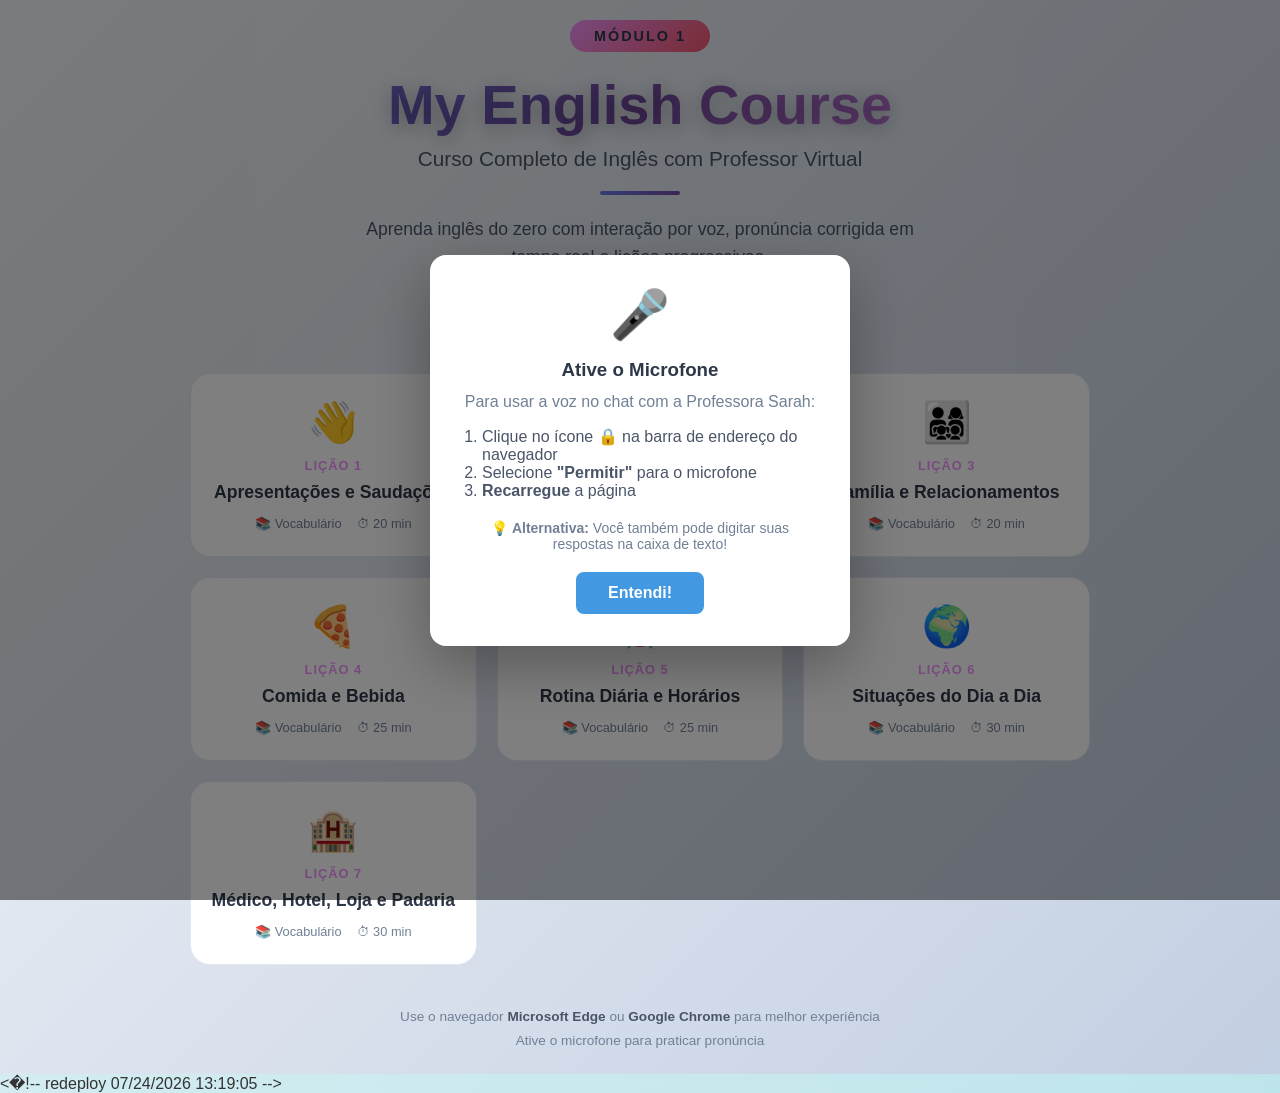
==== commit cc1c130f: "FORCE REDEPLOY" ====
--- a/index.html
+++ b/index.html
@@ -1,5072 +1,2075 @@
-﻿<!DOCTYPE html>
-<html lang="pt-BR">
-<head>
-    <meta charset="UTF-8">
-    <meta name="viewport" content="width=device-width, initial-scale=1.0">
-    <title>My English Course - Modulo 1</title>
-    <style>* {
-    margin: 0;
-    padding: 0;
-    box-sizing: border-box;
-}
-
-body {
-    font-family: 'Segoe UI', Tahoma, Geneva, Verdana, sans-serif;
-    background: linear-gradient(135deg, #e8f4f8 0%, #d1ecf1 50%, #bee5eb 100%);
-    min-height: 100vh;
-    color: #333;
-}
-
-/* ============================================
-   TELA INICIAL - CAPA DO CURSO
-   ============================================ */
-.home-screen {
-    min-height: 100vh;
-    display: flex;
-    align-items: center;
-    justify-content: center;
-    padding: 20px;
-    background: linear-gradient(135deg, #f5f7fa 0%, #c3cfe2 100%);
-}
-
-.home-container {
-    max-width: 900px;
-    width: 100%;
-    text-align: center;
-}
-
-.home-header {
-    margin-bottom: 40px;
-}
-
-.course-badge {
-    display: inline-block;
-    background: linear-gradient(135deg, #f093fb 0%, #f5576c 100%);
-    color: #2d3748;
-    padding: 8px 24px;
-    border-radius: 30px;
-    font-size: 0.9rem;
-    font-weight: bold;
-    letter-spacing: 2px;
-    margin-bottom: 20px;
-    text-transform: uppercase;
-}
-
-.course-title {
-    font-size: 3.5rem;
-    font-weight: 800;
-    color: #2d3748;
-    margin-bottom: 10px;
-    text-shadow: 0 4px 20px rgba(0,0,0,0.3);
-    background: linear-gradient(135deg, #667eea 0%, #764ba2 50%, #f093fb 100%);
-    -webkit-background-clip: text;
-    -webkit-text-fill-color: transparent;
-    background-clip: text;
-}
-
-.course-subtitle {
-    font-size: 1.3rem;
-    color: #4a5568;
-    margin-bottom: 20px;
-}
-
-.course-divider {
-    width: 80px;
-    height: 4px;
-    background: linear-gradient(135deg, #667eea, #764ba2);
-    margin: 0 auto 20px;
-    border-radius: 2px;
-}
-
-.course-description {
-    font-size: 1.1rem;
-    color: #4a5568;
-    max-width: 600px;
-    margin: 0 auto;
-    line-height: 1.6;
-}
-
-.lessons-grid {
-    display: grid;
-    grid-template-columns: repeat(auto-fill, minmax(250px, 1fr));
-    gap: 20px;
-    margin-bottom: 40px;
-}
-
-.lesson-card {
-    background: white;
-    backdrop-filter: blur(10px);
-    border: 1px solid #e2e8f0;
-    border-radius: 20px;
-    padding: 25px 20px;
-    cursor: pointer;
-    transition: all 0.4s cubic-bezier(0.175, 0.885, 0.32, 1.275);
-    text-align: center;
-}
-
-.lesson-card:hover {
-    transform: translateY(-8px) scale(1.02);
-    background: rgba(255,255,255,0.15);
-    border-color: rgba(102, 126, 234, 0.5);
-    box-shadow: 0 20px 40px rgba(0,0,0,0.3), 0 0 30px rgba(102, 126, 234, 0.2);
-}
-
-.lesson-card:active {
-    transform: translateY(-4px) scale(0.98);
-}
-
-.lesson-card-icon {
-    font-size: 2.5rem;
-    margin-bottom: 12px;
-}
-
-.lesson-card-number {
-    font-size: 0.8rem;
-    color: #f093fb;
-    font-weight: bold;
-    letter-spacing: 1px;
-    text-transform: uppercase;
-    margin-bottom: 8px;
-}
-
-.lesson-card-title {
-    font-size: 1.1rem;
-    font-weight: 700;
-    color: #2d3748;
-    margin-bottom: 12px;
-    line-height: 1.3;
-}
-
-.lesson-card-meta {
-    display: flex;
-    justify-content: center;
-    gap: 15px;
-    font-size: 0.8rem;
-    color: #718096;
-}
-
-.home-footer {
-    color: #718096;
-    font-size: 0.85rem;
-    line-height: 1.8;
-}
-
-.home-footer strong {
-    color: #4a5568;
-}
-
-/* Seletor de Modulo */
-.module-selector {
-    display: flex;
-    justify-content: center;
-    gap: 10px;
-    margin-top: 20px;
-}
-
-.module-btn {
-    padding: 10px 24px;
-    border: 2px solid #667eea;
-    background: white;
-    color: #667eea;
-    border-radius: 25px;
-    font-size: 1rem;
-    font-weight: bold;
-    cursor: pointer;
-    transition: all 0.3s;
-}
-
-.module-btn:hover {
-    background: #667eea;
-    color: white;
-}
-
-.module-btn.active {
-    background: linear-gradient(135deg, #667eea 0%, #764ba2 100%);
-    color: white;
-    border-color: transparent;
-}
-
-/* ============================================
-   TELA DA LIÇÃO
-   ============================================ */
-.lesson-screen {
-    min-height: 100vh;
-    background: linear-gradient(135deg, #4299e1 0%, #3182ce 100%);
-}
-
-.btn-back {
-    background: rgba(255,255,255,0.2);
-    color: #2d3748;
-    border: none;
-    padding: 10px 20px;
-    border-radius: 10px;
-    font-size: 1rem;
-    font-weight: bold;
-    cursor: pointer;
-    transition: all 0.3s;
-    display: inline-flex;
-    align-items: center;
-    gap: 8px;
-    margin-bottom: 15px;
-}
-
-.btn-back:hover {
-    background: rgba(255,255,255,0.3);
-    transform: translateX(-3px);
-}
-
-.container {
-    max-width: 900px;
-    margin: 0 auto;
-    padding: 20px;
-}
-
-.header {
-    text-align: center;
-    color: #2d3748;
-    margin-bottom: 30px;
-}
-
-.header h1 {
-    font-size: 2.5rem;
-    margin-bottom: 10px;
-    text-shadow: 2px 2px 4px rgba(0,0,0,0.2);
-}
-
-.subtitle {
-    font-size: 1.1rem;
-    opacity: 0.9;
-}
-
-.main-content {
-    background: white;
-    border-radius: 20px;
-    padding: 30px;
-    box-shadow: 0 10px 40px rgba(0,0,0,0.2);
-}
-
-.lesson-selector {
-    text-align: center;
-    margin-bottom: 30px;
-}
-
-.lesson-selector label {
-    font-weight: bold;
-    margin-right: 10px;
-    font-size: 1.1rem;
-}
-
-.lesson-selector select {
-    padding: 10px 20px;
-    font-size: 1rem;
-    border: 2px solid #667eea;
-    border-radius: 10px;
-    background: white;
-    cursor: pointer;
-    transition: all 0.3s;
-}
-
-.lesson-selector select:hover {
-    border-color: #764ba2;
-    box-shadow: 0 2px 10px rgba(102, 126, 234, 0.3);
-}
-
-.teacher-area {
-    display: flex;
-    align-items: flex-start;
-    gap: 20px;
-    margin-bottom: 30px;
-}
-
-.teacher-avatar {
-    flex-shrink: 0;
-    text-align: center;
-}
-
-.avatar-circle {
-    width: 100px;
-    height: 100px;
-    background: linear-gradient(135deg, #4299e1 0%, #3182ce 100%);
-    border-radius: 50%;
-    display: flex;
-    align-items: center;
-    justify-content: center;
-    box-shadow: 0 4px 15px rgba(102, 126, 234, 0.4);
-    animation: pulse 2s infinite;
-}
-
-@keyframes pulse {
-    0%, 100% { transform: scale(1); }
-    50% { transform: scale(1.05); }
-}
-
-.avatar-emoji {
-    font-size: 3rem;
-}
-
-.teacher-status {
-    margin-top: 10px;
-    font-size: 0.9rem;
-    color: #666;
-    font-style: italic;
-}
-
-.speech-bubble {
-    background: #f0f4ff;
-    border-radius: 20px;
-    padding: 20px;
-    position: relative;
-    flex-grow: 1;
-    border: 2px solid #e0e8ff;
-}
-
-.speech-bubble::before {
-    content: '';
-    position: absolute;
-    left: -15px;
-    top: 20px;
-    border: 10px solid transparent;
-    border-right-color: #e0e8ff;
-}
-
-.speech-bubble::after {
-    content: '';
-    position: absolute;
-    left: -12px;
-    top: 22px;
-    border: 8px solid transparent;
-    border-right-color: #f0f4ff;
-}
-
-#teacherText {
-    font-size: 1.2rem;
-    line-height: 1.6;
-    color: #333;
-}
-
-.conversation-area {
-    background: #f8f9fa;
-    border-radius: 15px;
-    padding: 20px;
-    margin-bottom: 20px;
-    max-height: 300px;
-    overflow-y: auto;
-}
-
-.messages {
-    display: flex;
-    flex-direction: column;
-    gap: 15px;
-}
-
-.message {
-    padding: 12px 16px;
-    border-radius: 12px;
-    max-width: 80%;
-}
-
-.message.teacher {
-    background: #e8f4ff;
-    align-self: flex-start;
-    border-bottom-left-radius: 4px;
-}
-
-.message.student {
-    background: #d4edda;
-    align-self: flex-end;
-    border-bottom-right-radius: 4px;
-}
-
-.message .sender {
-    font-weight: bold;
-    display: block;
-    margin-bottom: 5px;
-    font-size: 0.85rem;
-    color: #666;
-}
-
-.message .text {
-    font-size: 1rem;
-}
-
-.pronunciation-feedback {
-    background: #fff3cd;
-    border-radius: 15px;
-    padding: 20px;
-    margin-bottom: 20px;
-    display: none;
-}
-
-.pronunciation-feedback.active {
-    display: block;
-    animation: slideIn 0.3s ease;
-}
-
-@keyframes slideIn {
-    from {
-        opacity: 0;
-        transform: translateY(-10px);
-    }
-    to {
-        opacity: 1;
-        transform: translateY(0);
-    }
-}
-
-.pronunciation-feedback div {
-    margin-bottom: 10px;
-}
-
-.pronunciation-feedback strong {
-    color: #856404;
-}
-
-.expected-phrase, .your-speech {
-    padding: 10px;
-    background: white;
-    border-radius: 8px;
-    border-left: 4px solid #ffc107;
-}
-
-.your-speech {
-    border-left-color: #28a745;
-}
-
-.accuracy {
-    padding: 10px;
-    background: white;
-    border-radius: 8px;
-    border-left: 4px solid #17a2b8;
-}
-
-.accuracy-bar {
-    height: 10px;
-    background: #e9ecef;
-    border-radius: 5px;
-    margin-top: 8px;
-    overflow: hidden;
-}
-
-.accuracy-fill {
-    height: 100%;
-    background: linear-gradient(90deg, #dc3545, #ffc107, #28a745);
-    width: 0%;
-    transition: width 0.5s ease;
-    border-radius: 5px;
-}
-
-.controls {
-    display: flex;
-    justify-content: center;
-    gap: 15px;
-    flex-wrap: wrap;
-    margin-bottom: 30px;
-}
-
-.btn {
-    padding: 12px 24px;
-    font-size: 1rem;
-    font-weight: bold;
-    border: none;
-    border-radius: 10px;
-    cursor: pointer;
-    display: flex;
-    align-items: center;
-    gap: 8px;
-    transition: all 0.3s;
-}
-
-.btn:hover:not(:disabled) {
-    transform: translateY(-2px);
-    box-shadow: 0 4px 12px rgba(0,0,0,0.2);
-}
-
-.btn:disabled {
-    opacity: 0.5;
-    cursor: not-allowed;
-}
-
-.btn-icon {
-    font-size: 1.2rem;
-}
-
-.btn-start {
-    background: linear-gradient(135deg, #28a745, #20c997);
-    color: #2d3748;
-}
-
-.btn-speak {
-    background: linear-gradient(135deg, #dc3545, #e83e8c);
-    color: #2d3748;
-}
-
-.btn-speak.recording {
-    animation: recordingPulse 1s infinite;
-}
-
-@keyframes recordingPulse {
-    0%, 100% { box-shadow: 0 0 0 0 rgba(220, 53, 69, 0.7); }
-    50% { box-shadow: 0 0 0 15px rgba(220, 53, 69, 0); }
-}
-
-.btn-repeat {
-    background: linear-gradient(135deg, #17a2b8, #6f42c1);
-    color: #2d3748;
-}
-
-.btn-next {
-    background: linear-gradient(135deg, #fd7e14, #ffc107);
-    color: #2d3748;
-}
-
-.btn-stop {
-    background: linear-gradient(135deg, #6c757d, #343a40);
-    color: #2d3748;
-}
-
-.progress-area {
-    text-align: center;
-}
-
-.progress-area h3 {
-    margin-bottom: 15px;
-    color: #495057;
-}
-
-.progress-bar {
-    height: 20px;
-    background: #e9ecef;
-    border-radius: 10px;
-    overflow: hidden;
-    margin-bottom: 10px;
-}
-
-.progress-fill {
-    height: 100%;
-    background: linear-gradient(90deg, #667eea, #764ba2);
-    width: 0%;
-    transition: width 0.5s ease;
-    border-radius: 10px;
-}
-
-#progressText {
-    color: #666;
-    font-size: 0.95rem;
-}
-
-.footer {
-    text-align: center;
-    color: #2d3748;
-    margin-top: 30px;
-    opacity: 0.9;
-}
-
-.footer .note {
-    font-size: 0.85rem;
-    margin-top: 5px;
-    opacity: 0.8;
-}
-
-/* Estilos para Lição Info */
-.lesson-info {
-    display: flex;
-    justify-content: space-between;
-    align-items: center;
-    margin-bottom: 20px;
-    padding-bottom: 20px;
-    border-bottom: 2px solid #e9ecef;
-}
-
-.lesson-selector {
-    margin-bottom: 0;
-}
-
-.lesson-details {
-    display: flex;
-    gap: 15px;
-}
-
-.lesson-level, .lesson-duration {
-    padding: 5px 15px;
-    border-radius: 20px;
-    font-size: 0.9rem;
-    font-weight: bold;
-}
-
-.lesson-level {
-    background: #e8f4ff;
-    color: #0066cc;
-}
-
-.lesson-duration {
-    background: #d4edda;
-    color: #155724;
-}
-
-/* Estilos para Abas */
-.tabs {
-    display: flex;
-    gap: 10px;
-    margin-bottom: 20px;
-    flex-wrap: wrap;
-}
-
-.tab-btn {
-    padding: 12px 20px;
-    font-size: 1rem;
-    font-weight: bold;
-    border: 2px solid #e9ecef;
-    border-radius: 10px;
-    background: white;
-    cursor: pointer;
-    transition: all 0.3s;
-    flex: 1;
-    min-width: 120px;
-}
-
-.tab-btn:hover {
-    border-color: #667eea;
-    background: #f8f9ff;
-}
-
-.tab-btn.active {
-    background: linear-gradient(135deg, #667eea, #764ba2);
-    color: #2d3748;
-    border-color: transparent;
-}
-
-.tab-content {
-    display: none;
-    animation: fadeIn 0.3s ease;
-}
-
-.tab-content.active {
-    display: block;
-}
-
-@keyframes fadeIn {
-    from { opacity: 0; }
-    to { opacity: 1; }
-}
-
-/* Estilos para Vocabulário */
-.section-header {
-    text-align: center;
-    margin-bottom: 25px;
-}
-
-.section-header h2 {
-    color: #333;
-    margin-bottom: 5px;
-}
-
-.section-header p {
-    color: #666;
-    font-size: 0.95rem;
-}
-
-.vocabulary-list {
-    display: grid;
-    grid-template-columns: repeat(auto-fill, minmax(280px, 1fr));
-    gap: 15px;
-}
-
-.vocab-card {
-    background: #f8f9fa;
-    border-radius: 12px;
-    padding: 15px;
-    border-left: 4px solid #667eea;
-    cursor: pointer;
-    transition: all 0.3s;
-}
-
-.vocab-card:hover {
-    background: #f0f4ff;
-    transform: translateX(5px);
-    box-shadow: 0 4px 12px rgba(0,0,0,0.1);
-}
-
-.vocab-card .word {
-    font-size: 1.2rem;
-    font-weight: bold;
-    color: #333;
-    margin-bottom: 5px;
-}
-
-.vocab-card .pronunciation {
-    font-size: 0.9rem;
-    color: #666;
-    font-style: italic;
-    margin-bottom: 5px;
-}
-
-.vocab-card .translation {
-    font-size: 1rem;
-    color: #0066cc;
-    margin-bottom: 8px;
-}
-
-.vocab-card .example {
-    font-size: 0.9rem;
-    color: #555;
-    background: white;
-    padding: 8px 12px;
-    border-radius: 8px;
-    border-left: 3px solid #28a745;
-}
-
-/* Estilos para Gramática */
-.grammar-content {
-    background: #f8f9fa;
-    border-radius: 15px;
-    padding: 25px;
-}
-
-.grammar-title {
-    font-size: 1.4rem;
-    color: #333;
-    margin-bottom: 15px;
-    text-align: center;
-}
-
-.grammar-explanation {
-    background: white;
-    padding: 15px;
-    border-radius: 10px;
-    margin-bottom: 20px;
-    border-left: 4px solid #667eea;
-    font-size: 1.05rem;
-    line-height: 1.6;
-}
-
-.grammar-rules {
-    margin-bottom: 25px;
-}
-
-.grammar-rules h3 {
-    color: #495057;
-    margin-bottom: 15px;
-    font-size: 1.2rem;
-}
-
-.rule-card {
-    background: white;
-    border-radius: 10px;
-    padding: 15px;
-    margin-bottom: 15px;
-    box-shadow: 0 2px 8px rgba(0,0,0,0.05);
-}
-
-.rule-card .rule {
-    font-weight: bold;
-    color: #667eea;
-    font-size: 1.1rem;
-    margin-bottom: 8px;
-}
-
-.rule-card .example {
-    background: #f0f4ff;
-    padding: 10px;
-    border-radius: 8px;
-    margin-bottom: 8px;
-    font-style: italic;
-}
-
-.rule-card .note {
-    font-size: 0.9rem;
-    color: #666;
-}
-
-.grammar-extras {
-    margin-top: 20px;
-}
-
-.grammar-extras h3 {
-    color: #495057;
-    margin-bottom: 15px;
-    font-size: 1.2rem;
-}
-
-.extra-item {
-    background: white;
-    padding: 12px;
-    border-radius: 8px;
-    margin-bottom: 10px;
-    display: flex;
-    justify-content: space-between;
-    align-items: center;
-}
-
-.extra-item .pattern {
-    font-weight: bold;
-    color: #333;
-}
-
-.extra-item .example {
-    color: #666;
-    font-style: italic;
-}
-
-/* Estilos para Conversações */
-.conversations-list {
-    display: flex;
-    flex-direction: column;
-    gap: 20px;
-}
-
-.conversation-card {
-    background: #f8f9fa;
-    border-radius: 15px;
-    overflow: hidden;
-}
-
-.conversation-header {
-    background: linear-gradient(135deg, #667eea, #764ba2);
-    color: #2d3748;
-    padding: 15px 20px;
-}
-
-.conversation-header h3 {
-    margin-bottom: 5px;
-}
-
-.conversation-header p {
-    opacity: 0.9;
-    font-size: 0.95rem;
-}
-
-.conversation-body {
-    padding: 20px;
-}
-
-.dialogue-line {
-    display: flex;
-    gap: 10px;
-    margin-bottom: 15px;
-    padding-bottom: 15px;
-    border-bottom: 1px solid #e9ecef;
-}
-
-.dialogue-line:last-child {
-    border-bottom: none;
-    margin-bottom: 0;
-    padding-bottom: 0;
-}
-
-.speaker-badge {
-    width: 40px;
-    height: 40px;
-    border-radius: 50%;
-    display: flex;
-    align-items: center;
-    justify-content: center;
-    font-weight: bold;
-    color: #2d3748;
-    flex-shrink: 0;
-}
-
-.speaker-a {
-    background: #667eea;
-}
-
-.speaker-b {
-    background: #28a745;
-}
-
-.speaker-c {
-    background: #fd7e14;
-}
-
-.dialogue-text {
-    flex-grow: 1;
-}
-
-.dialogue-text .english {
-    font-size: 1.05rem;
-    color: #333;
-    margin-bottom: 5px;
-}
-
-.dialogue-text .portuguese {
-    font-size: 0.95rem;
-    color: #666;
-    font-style: italic;
-}
-
-.play-dialogue-btn {
-    margin-top: 15px;
-    width: 100%;
-    padding: 12px;
-    background: linear-gradient(135deg, #667eea, #764ba2);
-    color: #2d3748;
-    border: none;
-    border-radius: 10px;
-    font-size: 1rem;
-    font-weight: bold;
-    cursor: pointer;
-    transition: all 0.3s;
-}
-
-.play-dialogue-btn:hover {
-    transform: translateY(-2px);
-    box-shadow: 0 4px 12px rgba(102, 126, 234, 0.4);
-}
-
-/* Estilos para Controles de Diálogo */
-.dialogue-line {
-    position: relative;
-    transition: all 0.3s;
-}
-
-.dialogue-line.active {
-    background: #e8f4ff;
-    border-radius: 10px;
-    padding: 10px;
-    margin: -10px;
-    box-shadow: 0 2px 8px rgba(102, 126, 234, 0.2);
-}
-
-.btn-play-line {
-    width: 35px;
-    height: 35px;
-    border-radius: 50%;
-    border: none;
-    background: linear-gradient(135deg, #667eea, #764ba2);
-    color: #2d3748;
-    cursor: pointer;
-    display: flex;
-    align-items: center;
-    justify-content: center;
-    transition: all 0.3s;
-    flex-shrink: 0;
-}
-
-.btn-play-line:hover {
-    transform: scale(1.1);
-    box-shadow: 0 2px 8px rgba(102, 126, 234, 0.4);
-}
-
-.dialogue-controls {
-    display: flex;
-    gap: 10px;
-    margin-top: 20px;
-    padding-top: 15px;
-    border-top: 2px solid #e9ecef;
-    flex-wrap: wrap;
-}
-
-.btn-dialogue-control {
-    padding: 10px 15px;
-    font-size: 0.9rem;
-    font-weight: bold;
-    border: none;
-    border-radius: 8px;
-    cursor: pointer;
-    display: flex;
-    align-items: center;
-    gap: 5px;
-    transition: all 0.3s;
-}
-
-.btn-dialogue-control:hover:not(:disabled) {
-    transform: translateY(-2px);
-    box-shadow: 0 4px 12px rgba(0,0,0,0.2);
-}
-
-.btn-dialogue-control:disabled {
-    opacity: 0.5;
-    cursor: not-allowed;
-}
-
-.btn-play-all {
-    background: linear-gradient(135deg, #28a745, #20c997);
-    color: #2d3748;
-}
-
-.btn-pause-dialogue {
-    background: linear-gradient(135deg, #ffc107, #fd7e14);
-    color: #2d3748;
-}
-
-.btn-stop-dialogue {
-    background: linear-gradient(135deg, #dc3545, #e83e8c);
-    color: #2d3748;
-}
-
-.btn-skip-dialogue {
-    background: linear-gradient(135deg, #17a2b8, #6f42c1);
-    color: #2d3748;
-}
-
-/* Estilos para Prática (já existentes) */
-#tab-practice .teacher-area {
-    display: flex;
-    align-items: flex-start;
-    gap: 20px;
-    margin-bottom: 30px;
-}
-
-/* Estilos para Feedback de Pronúncia com Palavras */
-.word-highlight {
-    display: inline-block;
-    padding: 2px 6px;
-    margin: 2px;
-    border-radius: 4px;
-    font-weight: bold;
-}
-
-.word-highlight.correct {
-    background: #d4edda;
-    color: #155724;
-}
-
-.word-highlight.incorrect {
-    background: #f8d7da;
-    color: #721c24;
-}
-
-/* Estilos para Dicas */
-.tips-section {
-    margin-top: 15px;
-    padding: 15px;
-    background: #fff3cd;
-    border-radius: 10px;
-    border-left: 4px solid #ffc107;
-}
-
-.tips-section h4 {
-    color: #856404;
-    margin-bottom: 10px;
-}
-
-.tips-list {
-    list-style: none;
-}
-
-.tips-list li {
-    padding: 5px 0;
-    color: #856404;
-    font-size: 0.95rem;
-}
-
-.tips-list li:before {
-    content: "•";
-    color: #ffc107;
-    font-weight: bold;
-    margin-right: 8px;
-}
-
-/* Estilos para Chat com Professor */
-.chat-header {
-    display: flex;
-    justify-content: space-between;
-    align-items: center;
-    margin-bottom: 20px;
-    padding-bottom: 20px;
-    border-bottom: 2px solid #e9ecef;
-}
-
-.teacher-avatar-small {
-    display: flex;
-    align-items: center;
-    gap: 15px;
-}
-
-.avatar-circle-small {
-    width: 60px;
-    height: 60px;
-    background: linear-gradient(135deg, #4299e1 0%, #3182ce 100%);
-    border-radius: 50%;
-    display: flex;
-    align-items: center;
-    justify-content: center;
-    box-shadow: 0 4px 12px rgba(102, 126, 234, 0.3);
-}
-
-.avatar-emoji-small {
-    font-size: 2rem;
-}
-
-.teacher-info h3 {
-    margin: 0;
-    color: #333;
-    font-size: 1.2rem;
-}
-
-.teacher-status-small {
-    margin: 0;
-    color: #28a745;
-    font-size: 0.9rem;
-    font-weight: bold;
-}
-
-.scenario-selector {
-    display: flex;
-    align-items: center;
-    gap: 10px;
-}
-
-.scenario-selector label {
-    font-weight: bold;
-    color: #495057;
-}
-
-.scenario-selector select {
-    padding: 8px 15px;
-    font-size: 1rem;
-    border: 2px solid #667eea;
-    border-radius: 8px;
-    background: white;
-    cursor: pointer;
-    transition: all 0.3s;
-}
-
-.scenario-selector select:hover {
-    border-color: #764ba2;
-}
-
-.chat-area {
-    background: #f8f9fa;
-    border-radius: 15px;
-    padding: 20px;
-    margin-bottom: 20px;
-    min-height: 400px;
-    max-height: 500px;
-    overflow-y: auto;
-}
-
-.chat-messages {
-    display: flex;
-    flex-direction: column;
-    gap: 20px;
-}
-
-.chat-message {
-    display: flex;
-    gap: 12px;
-    max-width: 85%;
-    animation: messageSlide 0.3s ease;
-}
-
-@keyframes messageSlide {
-    from {
-        opacity: 0;
-        transform: translateY(10px);
-    }
-    to {
-        opacity: 1;
-        transform: translateY(0);
-    }
-}
-
-.chat-message.teacher {
-    align-self: flex-start;
-}
-
-.chat-message.student {
-    align-self: flex-end;
-    flex-direction: row-reverse;
-}
-
-.chat-avatar {
-    width: 45px;
-    height: 45px;
-    border-radius: 50%;
-    display: flex;
-    align-items: center;
-    justify-content: center;
-    font-size: 1.5rem;
-    flex-shrink: 0;
-}
-
-.chat-message.teacher .chat-avatar {
-    background: linear-gradient(135deg, #667eea, #764ba2);
-}
-
-.chat-message.student .chat-avatar {
-    background: linear-gradient(135deg, #28a745, #20c997);
-}
-
-.chat-bubble {
-    background: white;
-    border-radius: 15px;
-    padding: 15px 18px;
-    box-shadow: 0 2px 8px rgba(0,0,0,0.08);
-}
-
-.chat-message.teacher .chat-bubble {
-    border-bottom-left-radius: 5px;
-}
-
-.chat-message.student .chat-bubble {
-    border-bottom-right-radius: 5px;
-    background: #e8f4ff;
-}
-
-.chat-bubble p {
-    margin: 0;
-    line-height: 1.5;
-}
-
-.chat-translation {
-    font-size: 0.9rem;
-    color: #666;
-    font-style: italic;
-    margin-top: 8px !important;
-    padding-top: 8px;
-    border-top: 1px solid #e9ecef;
-}
-
-.chat-feedback {
-    margin-top: 10px;
-    padding: 8px 12px;
-    border-radius: 8px;
-    font-size: 0.9rem;
-    font-weight: bold;
-}
-
-.chat-feedback.correct {
-    background: #d4edda;
-    color: #155724;
-}
-
-.chat-feedback.incorrect {
-    background: #fff3cd;
-    color: #856404;
-}
-
-.chat-controls {
-    margin-bottom: 20px;
-}
-
-.chat-input-area {
-    display: flex;
-    gap: 10px;
-    margin-bottom: 10px;
-}
-
-.chat-input {
-    flex-grow: 1;
-    padding: 12px 18px;
-    font-size: 1rem;
-    border: 2px solid #e9ecef;
-    border-radius: 10px;
-    transition: all 0.3s;
-}
-
-.chat-input:focus {
-    outline: none;
-    border-color: #667eea;
-    box-shadow: 0 0 0 3px rgba(102, 126, 234, 0.1);
-}
-
-.btn-chat-speak {
-    background: linear-gradient(135deg, #dc3545, #e83e8c);
-    color: #2d3748;
-    padding: 12px 20px;
-    border: none;
-    border-radius: 10px;
-    font-size: 1rem;
-    font-weight: bold;
-    cursor: pointer;
-    transition: all 0.3s;
-}
-
-.btn-chat-speak:hover {
-    transform: translateY(-2px);
-    box-shadow: 0 4px 12px rgba(220, 53, 69, 0.3);
-}
-
-.btn-chat-speak.recording {
-    animation: recordingPulse 1s infinite;
-    background: linear-gradient(135deg, #ff0000, #ff6b6b);
-}
-
-.btn-chat-send {
-    background: linear-gradient(135deg, #667eea, #764ba2);
-    color: #2d3748;
-    padding: 12px 20px;
-    border: none;
-    border-radius: 10px;
-    font-size: 1rem;
-    font-weight: bold;
-    cursor: pointer;
-    transition: all 0.3s;
-}
-
-.btn-chat-send:hover {
-    transform: translateY(-2px);
-    box-shadow: 0 4px 12px rgba(102, 126, 234, 0.3);
-}
-
-.chat-hint {
-    background: #fff3cd;
-    padding: 10px 15px;
-    border-radius: 8px;
-    border-left: 4px solid #ffc107;
-}
-
-.chat-hint p {
-    margin: 0;
-    color: #856404;
-    font-size: 0.9rem;
-}
-
-.chat-scoring {
-    display: flex;
-    justify-content: center;
-    align-items: center;
-    gap: 30px;
-    padding: 20px;
-    background: #f8f9fa;
-    border-radius: 15px;
-}
-
-.score-item {
-    text-align: center;
-}
-
-.score-label {
-    display: block;
-    font-size: 0.9rem;
-    color: #666;
-    margin-bottom: 5px;
-}
-
-.score-value {
-    display: block;
-    font-size: 1.5rem;
-    font-weight: bold;
-    color: #333;
-}
-
-.btn-chat-reset {
-    background: linear-gradient(135deg, #6c757d, #343a40);
-    color: #2d3748;
-    padding: 10px 20px;
-    border: none;
-    border-radius: 8px;
-    font-size: 1rem;
-    font-weight: bold;
-    cursor: pointer;
-    transition: all 0.3s;
-}
-
-.btn-chat-reset:hover {
-    transform: translateY(-2px);
-    box-shadow: 0 4px 12px rgba(0,0,0,0.2);
-}
-
-/* Estilos para Números */
-.numbers-section {
-    margin-top: 25px;
-    padding-top: 20px;
-    border-top: 2px solid #e9ecef;
-}
-
-.numbers-title {
-    text-align: center;
-    color: #333;
-    font-size: 1.3rem;
-    margin-bottom: 5px;
-}
-
-.numbers-subtitle {
-    text-align: center;
-    color: #666;
-    font-size: 0.9rem;
-    margin-bottom: 15px;
-}
-
-.numbers-grid {
-    display: grid;
-    grid-template-columns: repeat(auto-fill, minmax(100px, 1fr));
-    gap: 10px;
-}
-
-.number-card {
-    background: white;
-    border-radius: 10px;
-    padding: 12px 8px;
-    text-align: center;
-    cursor: pointer;
-    transition: all 0.3s;
-    border: 2px solid #e0e8ff;
-    box-shadow: 0 2px 6px rgba(0,0,0,0.05);
-}
-
-.number-card:hover {
-    background: #f0f4ff;
-    border-color: #667eea;
-    transform: scale(1.05);
-    box-shadow: 0 4px 12px rgba(102, 126, 234, 0.2);
-}
-
-.number-card .number-value {
-    font-size: 1.4rem;
-    font-weight: bold;
-    color: #667eea;
-    margin-bottom: 4px;
-}
-
-.number-card .number-word {
-    font-size: 0.9rem;
-    color: #333;
-    margin-bottom: 2px;
-}
-
-.number-card .number-pronunciation {
-    font-size: 0.75rem;
-    color: #999;
-    font-style: italic;
-}
-
-/* Estilos para Frases de Exemplo (Grammar Sentences) */
-.grammar-sentences {
-    margin-top: 25px;
-}
-
-.grammar-sentences h3 {
-    color: #495057;
-    margin-bottom: 15px;
-    font-size: 1.2rem;
-}
-
-.sentence-card {
-    background: white;
-    border-radius: 10px;
-    padding: 15px;
-    margin-bottom: 12px;
-    box-shadow: 0 2px 8px rgba(0,0,0,0.05);
-    border-left: 4px solid #28a745;
-}
-
-.sentence-card .sentence-english {
-    font-size: 1.1rem;
-    font-weight: bold;
-    color: #333;
-    margin-bottom: 5px;
-}
-
-.sentence-card .sentence-portuguese {
-    font-size: 0.95rem;
-    color: #666;
-    font-style: italic;
-    margin-bottom: 8px;
-}
-
-.sentence-card .sentence-structure {
-    font-size: 0.85rem;
-    color: #667eea;
-    background: #f0f4ff;
-    padding: 6px 10px;
-    border-radius: 6px;
-    display: inline-block;
-}
-
-/* Estilos para Elementos Clicáveis */
-.clickable {
-    cursor: pointer;
-    transition: all 0.3s;
-}
-
-.clickable:hover {
-    transform: translateY(-2px);
-    box-shadow: 0 4px 12px rgba(102, 126, 234, 0.2);
-}
-
-.rule-card.clickable {
-    border-left: 4px solid #667eea;
-}
-
-.sentence-card.clickable {
-    border-left: 4px solid #28a745;
-}
-
-.click-hint {
-    font-size: 0.8rem;
-    color: #999;
-    margin-top: 8px;
-    text-align: right;
-    font-style: italic;
-    opacity: 0;
-    transition: opacity 0.3s;
-}
-
-.clickable:hover .click-hint {
-    opacity: 1;
-}
-
-/* Media Queries */
-@media (max-width: 768px) {
-    .lesson-info {
-        flex-direction: column;
-        gap: 15px;
-    }
-    
-    .tabs {
-        flex-direction: column;
-    }
-    
-    .tab-btn {
-        min-width: 100%;
-    }
-    
-    .vocabulary-list {
-        grid-template-columns: 1fr;
-    }
-    
-    .dialogue-line {
-        flex-direction: column;
-        align-items: flex-start;
-    }
-    
-    .speaker-badge {
-        margin-bottom: 10px;
-    }
-    
-    .chat-header {
-        flex-direction: column;
-        gap: 15px;
-    }
-    
-    .chat-input-area {
-        flex-direction: column;
-    }
-    
-    .chat-scoring {
-        flex-wrap: wrap;
-        gap: 15px;
-    }
-    
-    .chat-message {
-        max-width: 95%;
-    }
-}
-
-@media (max-width: 600px) {
-    .header h1 {
-        font-size: 1.8rem;
-    }
-    
-    .teacher-area {
-        flex-direction: column;
-        align-items: center;
-    }
-    
-    .speech-bubble::before,
-    .speech-bubble::after {
-        display: none;
-    }
-    
-    .controls {
-        flex-direction: column;
-    }
-    
-    .btn {
-        width: 100%;
-        justify-content: center;
-    }
-}    </style>
-</head>
-<body>
-
-    <!-- TELA INICIAL - CAPA -->
-    <div id="homeScreen" class="home-screen">
-        <div class="home-container">
-            <div class="home-header">
-                <div class="course-badge" id="moduleBadge">MÓDULO 1</div>
-                <h1 class="course-title">My English Course</h1>
-                <p class="course-subtitle">Curso Completo de Inglês com Professor Virtual</p>
-                <div class="course-divider"></div>
-                <p class="course-description">Aprenda inglês do zero com interação por voz, pronúncia corrigida em tempo real e lições progressivas.</p>
-                
-                <!-- Seletor de Módulo -->
-                <div class="module-selector">
-                    <button class="module-btn active" data-module="1" onclick="switchModule(1)">Módulo 1</button>
-                    <button class="module-btn" data-module="2" onclick="switchModule(2)">Módulo 2</button>
-                </div>
-            </div>
-
-            <div class="lessons-grid" id="lessonsGrid">
-                <!-- Modulo 1 -->
-                <div class="lesson-card module-1" onclick="enterLesson(1)">
-                    <div class="lesson-card-icon">👋</div>
-                    <div class="lesson-card-number">Lição 1</div>
-                    <div class="lesson-card-title">Apresentações e Saudações</div>
-                    <div class="lesson-card-meta">
-                        <span>📚 Vocabulário</span>
-                        <span>⏱ 20 min</span>
-                    </div>
-                </div>
-
-                <div class="lesson-card module-1" onclick="enterLesson(2)">
-                    <div class="lesson-card-icon">🔢</div>
-                    <div class="lesson-card-number">Lição 2</div>
-                    <div class="lesson-card-title">Números, Idades e Preços</div>
-                    <div class="lesson-card-meta">
-                        <span>📚 Vocabulário</span>
-                        <span>⏱ 25 min</span>
-                    </div>
-                </div>
-
-                <div class="lesson-card module-1" onclick="enterLesson(3)">
-                    <div class="lesson-card-icon">👨‍👩‍👧‍👦</div>
-                    <div class="lesson-card-number">Lição 3</div>
-                    <div class="lesson-card-title">Família e Relacionamentos</div>
-                    <div class="lesson-card-meta">
-                        <span>📚 Vocabulário</span>
-                        <span>⏱ 20 min</span>
-                    </div>
-                </div>
-
-                <div class="lesson-card module-1" onclick="enterLesson(4)">
-                    <div class="lesson-card-icon">🍕</div>
-                    <div class="lesson-card-number">Lição 4</div>
-                    <div class="lesson-card-title">Comida e Bebida</div>
-                    <div class="lesson-card-meta">
-                        <span>📚 Vocabulário</span>
-                        <span>⏱ 25 min</span>
-                    </div>
-                </div>
-
-                <div class="lesson-card module-1" onclick="enterLesson(5)">
-                    <div class="lesson-card-icon">⏰</div>
-                    <div class="lesson-card-number">Lição 5</div>
-                    <div class="lesson-card-title">Rotina Diária e Horários</div>
-                    <div class="lesson-card-meta">
-                        <span>📚 Vocabulário</span>
-                        <span>⏱ 25 min</span>
-                    </div>
-                </div>
-
-                <div class="lesson-card module-1" onclick="enterLesson(6)">
-                    <div class="lesson-card-icon">🌍</div>
-                    <div class="lesson-card-number">Lição 6</div>
-                    <div class="lesson-card-title">Situações do Dia a Dia</div>
-                    <div class="lesson-card-meta">
-                        <span>📚 Vocabulário</span>
-                        <span>⏱ 30 min</span>
-                    </div>
-                </div>
-
-                <div class="lesson-card module-1" onclick="enterLesson(7)">
-                    <div class="lesson-card-icon">🏨</div>
-                    <div class="lesson-card-number">Lição 7</div>
-                    <div class="lesson-card-title">Médico, Hotel, Loja e Padaria</div>
-                    <div class="lesson-card-meta">
-                        <span>📚 Vocabulário</span>
-                        <span>⏱ 30 min</span>
-                    </div>
-                </div>
-
-                <!-- Modulo 2 -->
-                <div class="lesson-card module-2" style="display: none;" onclick="enterLesson(8)">
-                    <div class="lesson-card-icon">📝</div>
-                    <div class="lesson-card-number">Lição 8</div>
-                    <div class="lesson-card-title">Present Simple - Parte 1</div>
-                    <div class="lesson-card-meta">
-                        <span>📚 Vocabulário</span>
-                        <span>⏱ 25 min</span>
-                    </div>
-                </div>
-
-                <div class="lesson-card module-2" style="display: none;" onclick="enterLesson(9)">
-                    <div class="lesson-card-icon">📝</div>
-                    <div class="lesson-card-number">Lição 9</div>
-                    <div class="lesson-card-title">Present Simple - Parte 2</div>
-                    <div class="lesson-card-meta">
-                        <span>📚 Vocabulário</span>
-                        <span>⏱ 25 min</span>
-                    </div>
-                </div>
-
-                <div class="lesson-card module-2" style="display: none;" onclick="enterLesson(10)">
-                    <div class="lesson-card-icon">🏃</div>
-                    <div class="lesson-card-number">Lição 10</div>
-                    <div class="lesson-card-title">Verbos do Dia a Dia</div>
-                    <div class="lesson-card-meta">
-                        <span>📚 Vocabulário</span>
-                        <span>⏱ 30 min</span>
-                    </div>
-                </div>
-
-                <div class="lesson-card module-2" style="display: none;" onclick="enterLesson(11)">
-                    <div class="lesson-card-icon">⏳</div>
-                    <div class="lesson-card-number">Lição 11</div>
-                    <div class="lesson-card-title">Present Continuous</div>
-                    <div class="lesson-card-meta">
-                        <span>📚 Vocabulário</span>
-                        <span>⏱ 25 min</span>
-                    </div>
-                </div>
-
-                <div class="lesson-card module-2" style="display: none;" onclick="enterLesson(12)">
-                    <div class="lesson-card-icon">❓</div>
-                    <div class="lesson-card-number">Lição 12</div>
-                    <div class="lesson-card-title">Perguntas e Respostas</div>
-                    <div class="lesson-card-meta">
-                        <span>📚 Vocabulário</span>
-                        <span>⏱ 25 min</span>
-                    </div>
-                </div>
-
-                <div class="lesson-card module-2" style="display: none;" onclick="enterLesson(13)">
-                    <div class="lesson-card-icon">📍</div>
-                    <div class="lesson-card-number">Lição 13</div>
-                    <div class="lesson-card-title">Lugares e Locuções</div>
-                    <div class="lesson-card-meta">
-                        <span>📚 Vocabulário</span>
-                        <span>⏱ 30 min</span>
-                    </div>
-                </div>
-
-                <div class="lesson-card module-2" style="display: none;" onclick="enterLesson(14)">
-                    <div class="lesson-card-icon">💬</div>
-                    <div class="lesson-card-number">Lição 14</div>
-                    <div class="lesson-card-title">Conversação Combinada</div>
-                    <div class="lesson-card-meta">
-                        <span>📚 Vocabulário</span>
-                        <span>⏱ 30 min</span>
-                    </div>
-                </div>
-            </div>
-
-            <div class="home-footer">
-                <p>Use o navegador <strong>Microsoft Edge</strong> ou <strong>Google Chrome</strong> para melhor experiência</p>
-                <p>Ative o microfone para praticar pronúncia</p>
-            </div>
-        </div>
-    </div>
-
-    <!-- TELA DA LIÇÃO -->
-    <div id="lessonScreen" class="lesson-screen" style="display: none;">
-        <div class="container">
-            <header class="header">
-                <button class="btn-back" onclick="goHome()">
-                    <span>←</span> Voltar
-                </button>
-                <h1 id="lessonTitle">My English Course</h1>
-                <p class="subtitle" id="lessonSubtitle">Módulo 1</p>
-            </header>
-
-            <main class="main-content">
-                <div class="lesson-info">
-                    <div class="lesson-selector">
-                        <label for="lessonSelect">Lição:</label>
-                        <select id="lessonSelect">
-                            <option value="1">Lição 1: Apresentações e Saudações</option>
-                            <option value="2">Lição 2: Números, Idades e Preços</option>
-                            <option value="3">Lição 3: Família e Relacionamentos</option>
-                            <option value="4">Lição 4: Comida e Bebida</option>
-                            <option value="5">Lição 5: Rotina Diária e Horários</option>
-                            <option value="6">Lição 6: Situações do Dia a Dia</option>
-                            <option value="7">Lição 7: Médico, Hotel, Loja e Padaria</option>
-                            <option value="8">Lição 8: Present Simple - Parte 1</option>
-                            <option value="9">Lição 9: Present Simple - Parte 2</option>
-                            <option value="10">Lição 10: Verbos do Dia a Dia</option>
-                            <option value="11">Lição 11: Present Continuous</option>
-                            <option value="12">Lição 12: Perguntas e Respostas</option>
-                            <option value="13">Lição 13: Lugares e Locuções</option>
-                            <option value="14">Lição 14: Conversação Combinada</option>
-                        </select>
-                    </div>
-                    <div class="lesson-details">
-                        <span class="lesson-level" id="lessonLevel">Básico</span>
-                        <span class="lesson-duration" id="lessonDuration">15 min</span>
-                    </div>
-                </div>
-
-                <div class="tabs">
-                    <button class="tab-btn active" data-tab="vocabulary">📚 Vocabulário</button>
-                    <button class="tab-btn" data-tab="grammar">📖 Gramática</button>
-                    <button class="tab-btn" data-tab="conversations">💬 Diálogos</button>
-                    <button class="tab-btn" data-tab="chat">🗣️ Professor</button>
-                    <button class="tab-btn" data-tab="practice">🎤 Prática</button>
-                </div>
-
-                <div class="tab-content active" id="tab-vocabulary">
-                    <div class="section-header">
-                        <h2>Vocabulário da Lição</h2>
-                        <p>Clique em uma palavra para ouvir a pronúncia</p>
-                    </div>
-                    <div class="vocabulary-list" id="vocabularyList"></div>
-                </div>
-
-                <div class="tab-content" id="tab-grammar">
-                    <div class="section-header">
-                        <h2>Gramática</h2>
-                        <p>Clique nas regras e frases para ouvir a pronúncia</p>
-                    </div>
-                    <div class="grammar-content" id="grammarContent"></div>
-                </div>
-
-                <div class="tab-content" id="tab-conversations">
-                    <div class="section-header">
-                        <h2>Diálogos Prontos</h2>
-                        <p>Pratique conversas do dia a dia com situações reais</p>
-                    </div>
-                    <div class="conversations-list" id="conversationsList"></div>
-                </div>
-
-                <div class="tab-content" id="tab-chat">
-                    <div class="chat-header">
-                        <div class="teacher-avatar-small">
-                            <div class="avatar-circle-small">
-                                <span class="avatar-emoji-small">👩‍🏫</span>
-                            </div>
-                            <div class="teacher-info">
-                                <h3>Professora Sarah</h3>
-                                <p class="teacher-status-small" id="chatTeacherStatus">Online agora</p>
-                            </div>
-                        </div>
-                        <div class="scenario-selector">
-                            <label for="scenarioSelect">Cenário:</label>
-                            <select id="scenarioSelect">
-                                <option value="1">🗣️ Conversação Livre</option>
-                                <option value="2">🍽️ No Restaurante</option>
-                                <option value="3">👗 Na Loja de Roupas</option>
-                                <option value="4">🏥 No Consultório Médico</option>
-                                <option value="5">📞 Fazendo um Telefonema</option>
-                                <option value="6">🥐 Na Padaria</option>
-                                <option value="7">👤 Apresentação Pessoal</option>
-                                <option value="8">💼 No Trabalho</option>
-                                <option value="9">📚 Na Escola</option>
-                                <option value="10">🎉 Fim de Semana</option>
-                                <option value="11">✈️ Viagem</option>
-                                <option value="12">🏥 Saúde</option>
-                            </select>
-                        </div>
-                    </div>
-
-                    <div class="chat-area" id="chatArea">
-                        <div class="chat-messages" id="chatMessages">
-                            <div class="chat-message teacher">
-                                <div class="chat-avatar">👩‍🏫</div>
-                                <div class="chat-bubble">
-                                    <p>Olá! Eu sou a Professora Sarah. Vamos praticar inglês juntos?</p>
-                                    <p class="chat-translation">Hello! I'm Teacher Sarah. Let's practice English together!</p>
-                                </div>
-                            </div>
-                        </div>
-                    </div>
-
-                    <div class="chat-controls">
-                        <div class="chat-input-area">
-                            <button class="btn btn-chat-speak" id="btnChatSpeak">
-                                <span class="btn-icon">🎤</span> Falar
-                            </button>
-                            <input type="text" id="chatInput" placeholder="Digite sua resposta aqui (ex: My name is Maria ou Maria)..." class="chat-input">
-                            <button class="btn btn-chat-send" id="btnChatSend">
-                                <span class="btn-icon">📤</span> Enviar
-                            </button>
-                            <button class="btn" onclick="showMicModal()" title="Ajuda com o microfone" style="background:#edf2f7; border:1px solid #cbd5e0; padding:8px 12px; border-radius:8px; cursor:pointer;">❓</button>
-                        </div>
-                        <div class="chat-hint" id="chatHint">
-                            <p>💡 <strong>Dica:</strong> Clique no microfone e fale em inglês, ou digite sua resposta</p>
-                        </div>
-                    </div>
-
-                    <div class="chat-scoring">
-                        <div class="score-item">
-                            <span class="score-label">Acertos:</span>
-                            <span class="score-value" id="chatCorrect">0</span>
-                        </div>
-                        <div class="score-item">
-                            <span class="score-label">Total:</span>
-                            <span class="score-value" id="chatTotal">0</span>
-                        </div>
-                        <div class="score-item">
-                            <span class="score-label">Precisão:</span>
-                            <span class="score-value" id="chatAccuracy">0%</span>
-                        </div>
-                        <button class="btn btn-chat-reset" id="btnChatReset">
-                            <span class="btn-icon">🔄</span> Recomeçar
-                        </button>
-                    </div>
-                </div>
-
-                <div class="tab-content" id="tab-practice">
-                    <div class="teacher-area">
-                        <div class="teacher-avatar" id="teacherAvatar">
-                            <div class="avatar-circle">
-                                <span class="avatar-emoji">👩‍🏫</span>
-                            </div>
-                            <div class="teacher-status" id="teacherStatus">Professor pronto</div>
-                        </div>
-
-                        <div class="speech-bubble" id="speechBubble">
-                            <p id="teacherText">Olá! Vamos praticar? Clique em "Iniciar Aula" para começar!</p>
-                        </div>
-                    </div>
-
-                    <div class="conversation-area">
-                        <div class="messages" id="messages">
-                            <div class="message teacher">
-                                <span class="sender">Professor:</span>
-                                <span class="text">Olá! Bem-vindo à prática de pronúncia.</span>
-                            </div>
-                        </div>
-                    </div>
-
-                    <div class="pronunciation-feedback" id="pronunciationFeedback">
-                        <div class="expected-phrase">
-                            <strong>Frase esperada:</strong>
-                            <span id="expectedText">-</span>
-                        </div>
-                        <div class="your-speech">
-                            <strong>Sua fala:</strong>
-                            <span id="yourSpeechText">-</span>
-                        </div>
-                        <div class="accuracy">
-                            <strong>Precisão:</strong>
-                            <span id="accuracyPercent">0%</span>
-                            <div class="accuracy-bar">
-                                <div class="accuracy-fill" id="accuracyFill"></div>
-                            </div>
-                        </div>
-                    </div>
-
-                    <div class="controls">
-                        <button class="btn btn-start" id="btnStart">
-                            <span class="btn-icon">▶</span> Iniciar Aula
-                        </button>
-                        <button class="btn btn-speak" id="btnSpeak" disabled>
-                            <span class="btn-icon">🎤</span> Falar
-                        </button>
-                        <button class="btn btn-repeat" id="btnRepeat" disabled>
-                            <span class="btn-icon">🔊</span> Repetir
-                        </button>
-                        <button class="btn btn-next" id="btnNext" disabled>
-                            <span class="btn-icon">➡</span> Próxima
-                        </button>
-                        <button class="btn btn-stop" id="btnStop" disabled>
-                            <span class="btn-icon">⏹</span> Parar
-                        </button>
-                    </div>
-
-                    <div class="progress-area">
-                        <h3>Progresso da Prática</h3>
-                        <div class="progress-bar">
-                            <div class="progress-fill" id="progressFill"></div>
-                        </div>
-                        <p id="progressText">0 de 5 frases completadas</p>
-                    </div>
-                </div>
-            </main>
-
-            <footer class="footer">
-                <p>My English Course - Módulo 1</p>
-                <p class="note">Use o navegador Microsoft Edge para melhor experiência</p>
-            </footer>
-        </div>
-    </div>
-
-    <script>
-        let currentModule = 1;
-        
-        function switchModule(module) {
-            currentModule = module;
-            
-            // Atualizar botões do seletor
-            document.querySelectorAll('.module-btn').forEach(btn => {
-                btn.classList.remove('active');
-                if (btn.dataset.module == module) {
-                    btn.classList.add('active');
-                }
-            });
-            
-            // Atualizar badge
-            document.getElementById('moduleBadge').textContent = 'MÓDULO ' + module;
-            
-            // Mostrar/esconder cards
-            document.querySelectorAll('.module-1').forEach(card => {
-                card.style.display = module == 1 ? 'block' : 'none';
-            });
-            document.querySelectorAll('.module-2').forEach(card => {
-                card.style.display = module == 2 ? 'block' : 'none';
-            });
-            
-            // Atualizar dropdown de lições
-            const select = document.getElementById('lessonSelect');
-            select.innerHTML = '';
-            
-            if (module == 1) {
-                select.innerHTML = `
-                    <option value="1">Lição 1: Apresentações e Saudações</option>
-                    <option value="2">Lição 2: Números, Idades e Preços</option>
-                    <option value="3">Lição 3: Família e Relacionamentos</option>
-                    <option value="4">Lição 4: Comida e Bebida</option>
-                    <option value="5">Lição 5: Rotina Diária e Horários</option>
-                    <option value="6">Lição 6: Situações do Dia a Dia</option>
-                    <option value="7">Lição 7: Médico, Hotel, Loja e Padaria</option>
-                `;
-            } else {
-                select.innerHTML = `
-                    <option value="8">Lição 8: Present Simple - Parte 1</option>
-                    <option value="9">Lição 9: Present Simple - Parte 2</option>
-                    <option value="10">Lição 10: Verbos do Dia a Dia</option>
-                    <option value="11">Lição 11: Present Continuous</option>
-                    <option value="12">Lição 12: Perguntas e Respostas</option>
-                    <option value="13">Lição 13: Lugares e Locuções</option>
-                    <option value="14">Lição 14: Conversação Combinada</option>
-                `;
-            }
-        }
-        
-        function enterLesson(num) {
-            document.getElementById('homeScreen').style.display = 'none';
-            document.getElementById('lessonScreen').style.display = 'block';
-            
-            // Set the lesson select value
-            document.getElementById('lessonSelect').value = num;
-            
-            // Trigger the lesson load
-            const event = new Event('change');
-            document.getElementById('lessonSelect').dispatchEvent(event);
-            
-            // Scroll to top
-            window.scrollTo(0, 0);
-        }
-        
-        function goHome() {
-            document.getElementById('lessonScreen').style.display = 'none';
-            document.getElementById('homeScreen').style.display = 'block';
-            window.scrollTo(0, 0);
-        }
-    </script>
-    
-    <!-- Microphone Permission Modal -->
-    <div id="micModal" style="display:none; position:fixed; top:0; left:0; width:100%; height:100%; background:rgba(0,0,0,0.5); z-index:9999; justify-content:center; align-items:center;">
-        <div style="background:white; border-radius:16px; padding:32px; max-width:420px; width:90%; text-align:center; box-shadow:0 20px 60px rgba(0,0,0,0.3);">
-            <div style="font-size:48px; margin-bottom:16px;">🎤</div>
-            <h3 style="margin:0 0 12px 0; color:#2d3748;">Ative o Microfone</h3>
-            <p style="color:#718096; margin:0 0 16px 0;">Para usar a voz no chat com a Professora Sarah:</p>
-            <ol style="text-align:left; color:#4a5568; margin:0 0 20px 0; padding-left:20px;">
-                <li>Clique no ícone <strong>🔒</strong> na barra de endereço do navegador</li>
-                <li>Selecione <strong>"Permitir"</strong> para o microfone</li>
-                <li><strong>Recarregue</strong> a página</li>
-            </ol>
-            <p style="color:#718096; font-size:14px; margin:0 0 20px 0;">💡 <strong>Alternativa:</strong> Você também pode digitar suas respostas na caixa de texto!</p>
-            <button onclick="document.getElementById('micModal').style.display='none'" style="background:#4299e1; color:white; border:none; padding:12px 32px; border-radius:8px; font-size:16px; cursor:pointer; font-weight:bold;">Entendi!</button>
-        </div>
-    </div>
-    
-    <script src="js/lessons.js"></script>
-    <script src="js/conversations.js"></script>
-    <script src="js/speech.js"></script>
-    <script src="js/app.js"></script>
-    <script>
-        // Check microphone permission on load
-        window.addEventListener('load', function() {
-            if (navigator.permissions) {
-                navigator.permissions.query({name: 'microphone'}).then(function(result) {
-                    if (result.state === 'prompt') {
-                        document.getElementById('micModal').style.display = 'flex';
-                    }
-                });
-            }
-        });
-        
-        function showMicModal() {
-            document.getElementById('micModal').style.display = 'flex';
-        }
-    </script>
-</body>
-</html>
-
-    <script>
-const lessons = {
-    1: {
-        title: "Apresentações e Saudações",
-        description: "Aprenda a se apresentar e cumprimentar pessoas",
-        level: "Básico",
-        duration: "20 min",
-        
-        vocabulary: [
-            { word: "Hello", translation: "Olá", pronunciation: "he-LOU", example: "Hello, my name is John." },
-            { word: "Hi", pronunciation: "hai", translation: "Oi", example: "Hi! How are you?" },
-            { word: "Good morning", translation: "Bom dia", pronunciation: "GUUD MOR-ning", example: "Good morning, teacher!" },
-            { word: "Good afternoon", translation: "Boa tarde", pronunciation: "GUUD af-ter-NOON", example: "Good afternoon, everyone." },
-            { word: "Good evening", translation: "Boa noite", pronunciation: "GUUD EE-ving", example: "Good evening, sir." },
-            { word: "Goodbye", translation: "Adeus/Tchau", pronunciation: "GUUD-bai", example: "Goodbye! See you tomorrow." },
-            { word: "Please", translation: "Por favor", pronunciation: "PLIISE", example: "Water, please." },
-            { word: "Thank you", translation: "Obrigado/a", pronunciation: "SANK you", example: "Thank you very much!" },
-            { word: "You're welcome", translation: "De nada", pronunciation: "your WEL-kum", example: "You're welcome." },
-            { word: "Sorry", translation: "Desculpe", pronunciation: "SO-ree", example: "Sorry, I'm late." },
-            { word: "Excuse me", translation: "Com licença", pronunciation: "eks-KYOOS mii", example: "Excuse me, where is the bathroom?" },
-            { word: "Nice", translation: "Bom/Agradável", pronunciation: "NAIS", example: "Nice to meet you!" },
-            { word: "Meet", translation: "Conhecer", pronunciation: "MIIT", example: "Nice to meet you." },
-            { word: "Name", translation: "Nome", pronunciation: "NEIM", example: "What is your name?" },
-            { word: "My", translation: "Meu/Minha", pronunciation: "MAI", example: "My name is Maria." },
-            { word: "Your", translation: "Seu/Sua", pronunciation: "YOUR", example: "What is your name?" },
-            { word: "I", translation: "Eu", pronunciation: "AI", example: "I am from Brazil." },
-            { word: "Am", translation: "Sou/Estou (com I)", pronunciation: "AM", example: "I am happy." },
-            { word: "Is", translation: "É/Está", pronunciation: "IS", example: "She is a teacher." },
-            { word: "Are", translation: "São/Estão", pronunciation: "AR", example: "You are very kind." },
-            { word: "Good", translation: "Bom/Bem", pronunciation: "GUUD", example: "I am good." },
-            { word: "Fine", translation: "Bem (saúde)", pronunciation: "FAIN", example: "I am fine." },
-            { word: "Great", translation: "Ótimo/Excelente", pronunciation: "GREIT", example: "That's great!" },
-            { word: "Happy", translation: "Feliz", pronunciation: "HA-pee", example: "I am happy." },
-            { word: "Not", translation: "Não", pronunciation: "NOT", example: "I am not tired." },
-            { word: "Don't", translation: "Não (verbo)", pronunciation: "DOUNT", example: "I don't know." },
-            { word: "From", translation: "De (origem)", pronunciation: "FROM", example: "I am from Brazil." },
-            { word: "Yes", translation: "Sim", pronunciation: "YES", example: "Yes, I am." },
-            { word: "No", translation: "Não", pronunciation: "NOU", example: "No, thank you." },
-            { word: "Or", translation: "Ou", pronunciation: "OR", example: "Coffee or tea?" },
-            { word: "Just", translation: "Só/Apenas", pronunciation: "JAST", example: "Just water, please." },
-            { word: "Me", translation: "Mim", pronunciation: "MII", example: "Just me." },
-            { word: "So", translation: "Então/Muito", pronunciation: "SOU", example: "I'm so happy!" },
-            { word: "Very", translation: "Muito", pronunciation: "VE-ree", example: "Thank you very much!" },
-            { word: "And", translation: "E", pronunciation: "AND", example: "You and me." },
-            { word: "The", translation: "O/A (artigo)", pronunciation: "THE", example: "The book." },
-            { word: "A", translation: "Um/Uma", pronunciation: "EI", example: "A water, please." },
-            { word: "What", translation: "O quê", pronunciation: "UOT", example: "What is your name?" },
-            { word: "Where", translation: "Onde", pronunciation: "UER", example: "Where are you from?" },
-            { word: "How", translation: "Como", pronunciation: "HAU", example: "How are you?" },
-            { word: "Do", translation: "Faz/Verbo auxiliar", pronunciation: "DUU", example: "Do you have a reservation?" },
-            { word: "It", translation: "Isso/isto", pronunciation: "IT", example: "It is good." },
-            { word: "Of", translation: "De", pronunciation: "OV", example: "A lot of people." },
-            { word: "An", translation: "Um/Uma (antes de vogal)", pronunciation: "AN", example: "An apple." },
-            { word: "Be", translation: "Ser/estar (infinitivo)", pronunciation: "BII", example: "I want to be a teacher." },
-            { word: "On", translation: "Em/Sobre", pronunciation: "ON", example: "It looks great on you." },
-            { word: "There", translation: "Lá/There", pronunciation: "DHER", example: "Hi there!" },
-            { word: "We", translation: "Nós", pronunciation: "UII", example: "We have a table." },
-            { word: "Some", translation: "Algum/alguns", pronunciation: "SAM", example: "Some water, please." },
-            { word: "That", translation: "Aquilo/Isso", pronunciation: "DHAT", example: "That's great!" },
-            { word: "Any", translation: "Qualquer/Algum", pronunciation: "E-nee", example: "Any questions?" },
-            { word: "Too", translation: "Também/Muito", pronunciation: "TUU", example: "Me too! That's too expensive." },
-            { word: "All", translation: "Tudo/Todos", pronunciation: "AAL", example: "That's all." },
-            { word: "It's", translation: "Isso é", pronunciation: "ITS", example: "It's delicious!" },
-            { word: "That's", translation: "Isso é", pronunciation: "DHATS", example: "That's great!" },
-            { word: "I'll", translation: "Eu vou", pronunciation: "AIL", example: "I'll take it." },
-            { word: "I'd", translation: "Eu gostaria", pronunciation: "AID", example: "I'd like a coffee." },
-            { word: "Let's", translation: "Vamos", pronunciation: "LETS", example: "Let's practice!" },
-            { word: "Well", translation: "Bem", pronunciation: "UEL", example: "I'm doing well." },
-            { word: "See", translation: "Ver", pronunciation: "SII", example: "Nice to see you!" },
-            { word: "Here", translation: "Aqui", pronunciation: "HIIR", example: "Here you are." },
-            { word: "They", translation: "Eles/Elas", pronunciation: "DHEI", example: "They are here." },
-            { word: "He", translation: "Ele", pronunciation: "HII", example: "He is a doctor." },
-            { word: "She", translation: "Ela", pronunciation: "SHII", example: "She is a teacher." },
-            { word: "Can", translation: "Poder (permissão)", pronunciation: "KAN", example: "Can I help you?" },
-            { word: "Will", translation: "Vai (futuro)", pronunciation: "UIL", example: "Will you come?" },
-            { word: "May", translation: "Poder (educação)", pronunciation: "MEI", example: "May I help you?" },
-            { word: "Keep", translation: "Manter/Continuar", pronunciation: "KIIP", example: "Keep it up!" },
-            { word: "Try", translation: "Tentar", pronunciation: "TRAI", example: "Try again." },
-            { word: "Think", translation: "Pensar", pronunciation: "SINK", example: "I think so." },
-            { word: "Let", translation: "Deixar/Permitir", pronunciation: "LET", example: "Let me help." },
-            { word: "Ask", translation: "Perguntar", pronunciation: "ASK", example: "Can I ask you?" },
-            { word: "Come", translation: "Vir", pronunciation: "KAM", example: "Come here." },
-            { word: "Give", translation: "Dar", pronunciation: "GIV", example: "Give me the check." },
-            { word: "Take", translation: "Levar/Pegar", pronunciation: "TEIK", example: "I'll take it." },
-            { word: "Need", translation: "Precisar", pronunciation: "NIID", example: "I need more time." },
-            { word: "Day", translation: "Dia", pronunciation: "DEI", example: "Have a nice day!" },
-            { word: "Time", translation: "Tempo/Vez", pronunciation: "TAIM", example: "What time is it?" },
-            { word: "Week", translation: "Semana", pronunciation: "UIIK", example: "See you next week." },
-            { word: "Month", translation: "Mês", pronunciation: "MANTH", example: "Next month." },
-            { word: "Back", translation: "De volta", pronunciation: "BAK", example: "Come back tomorrow." },
-            { word: "Right", translation: "Certo/Agora", pronunciation: "RAIT", example: "Right now." },
-            { word: "Now", translation: "Agora", pronunciation: "NAU", example: "Right now." },
-            { word: "When", translation: "Quando", pronunciation: "UEN", example: "When should I come back?" },
-            { word: "If", translation: "Se", pronunciation: "IF", example: "What if I'm late?" },
-            { word: "Should", translation: "Deveria", pronunciation: "SHUD", example: "When should I come?" },
-            { word: "Been", translation: "Sido", pronunciation: "BIN", example: "Have you been there?" },
-            { word: "Way", translation: "Caminho/Jeito", pronunciation: "UEI", example: "This way, please." }
-        ],
-        
-        numbers: [
-            { number: 0, word: "Zero", pronunciation: "ZI-ro" },
-            { number: 1, word: "One", pronunciation: "UAN" },
-            { number: 2, word: "Two", pronunciation: "TU" },
-            { number: 3, word: "Three", pronunciation: "TRII" },
-            { number: 4, word: "Four", pronunciation: "FOR" },
-            { number: 5, word: "Five", pronunciation: "FAIV" },
-            { number: 6, word: "Six", pronunciation: "SIKS" },
-            { number: 7, word: "Seven", pronunciation: "SÉ-ven" },
-            { number: 8, word: "Eight", pronunciation: "EIT" },
-            { number: 9, word: "Nine", pronunciation: "NAIN" },
-            { number: 10, word: "Ten", pronunciation: "TEN" },
-            { number: 11, word: "Eleven", pronunciation: "e-LÉ-ven" },
-            { number: 12, word: "Twelve", pronunciation: "TUÉLV" },
-            { number: 13, word: "Thirteen", pronunciation: "TUR-TIIN" },
-            { number: 14, word: "Fourteen", pronunciation: "FOR-TIIN" },
-            { number: 15, word: "Fifteen", pronunciation: "FIF-TIIN" },
-            { number: 16, word: "Sixteen", pronunciation: "SIKS-TIIN" },
-            { number: 17, word: "Seventeen", pronunciation: "SÉ-ven-TIIN" },
-            { number: 18, word: "Eighteen", pronunciation: "EIT-TIIN" },
-            { number: 19, word: "Nineteen", pronunciation: "NAIN-TIIN" },
-            { number: 20, word: "Twenty", pronunciation: "TUÉN-ti" },
-            { number: 30, word: "Thirty", pronunciation: "TUR-ti" },
-            { number: 40, word: "Forty", pronunciation: "FOR-ti" },
-            { number: 50, word: "Fifty", pronunciation: "FIF-ti" },
-            { number: 60, word: "Sixty", pronunciation: "SIKS-ti" },
-            { number: 70, word: "Seventy", pronunciation: "SÉ-ven-ti" },
-            { number: 80, word: "Eighty", pronunciation: "EIT-ti" },
-            { number: 90, word: "Ninety", pronunciation: "NAIN-ti" },
-            { number: 100, word: "One hundred", pronunciation: "UAN HÚN-dred" }
-        ],
-        
-        grammar: {
-            title: "Verbos 'To Be' (Ser/Estar)",
-            explanation: "Em inglês, usamos 'am', 'is' e 'are' para dizer quem somos ou como estamos. Esta é a estrutura mais básica do inglês.",
-            rules: [
-                {
-                    rule: "I + AM",
-                    example: "I am a student. (Eu sou estudante)",
-                    note: "Use 'am' apenas com 'I' (eu)"
-                },
-                {
-                    rule: "You/We/They + ARE",
-                    example: "You are my friend. (Você é meu amigo)",
-                    note: "Use 'are' com você, nós, eles"
-                },
-                {
-                    rule: "He/She/It + IS",
-                    example: "She is a doctor. (Ela é médica)",
-                    note: "Use 'is' com ele, ela, isso"
-                }
-            ],
-            sentences: [
-                { english: "My name is Maria.", portuguese: "Meu nome é Maria.", structure: "My + name + is + nome" },
-                { english: "I am from Brazil.", portuguese: "Eu sou do Brasil.", structure: "I + am + from + país" },
-                { english: "I am ... years old.", portuguese: "Eu tenho ... anos.", structure: "I + am + idade + years old" },
-                { english: "Nice to meet you.", portuguese: "Prazer em conhecê-lo.", structure: "Frase fixa" },
-                { english: "How are you?", portuguese: "Como você está?", structure: "How + are + you?" }
-            ]
-        },
-        
-        conversations: [
-            {
-                title: "Apresentação Formal",
-                context: "Você está em um evento de trabalho e conhece alguém novo.",
-                lines: [
-                    { speaker: "A", english: "Hello! My name is John. What is your name?", portuguese: "Olá! Meu nome é John. Qual é o seu nome?" },
-                    { speaker: "B", english: "Hi, John! I'm Maria. Nice to meet you!", portuguese: "Oi, John! Sou Maria. Prazer em conhecê-lo!" },
-                    { speaker: "A", english: "Nice to meet you too, Maria. Where are you from?", portuguese: "Prazer em conhecê-lo também, Maria. De onde você é?" },
-                    { speaker: "B", english: "I'm from Brazil. And you?", portuguese: "Eu sou do Brasil. E você?" },
-                    { speaker: "A", english: "I'm from the United States. Welcome!", portuguese: "Eu sou dos Estados Unidos. Bem-vinda!" }
-                ]
-            }
-        ],
-        
-        phrases: [
-            {
-                expected: "What is your name?",
-                translation: "Qual é o seu nome?",
-                response: "My name is...",
-                responseTranslation: "Meu nome é...",
-                tips: ["Fale 'What' com som de 'uá'", "Seu nome em inglês deve ser claro"]
-            },
-            {
-                expected: "How old are you?",
-                translation: "Quantos anos você tem?",
-                response: "I am ... years old",
-                responseTranslation: "Eu tenho ... anos",
-                tips: ["'How old' significa 'quantos anos'", "Use 'am' com 'I'"]
-            },
-            {
-                expected: "Where are you from?",
-                translation: "De onde você é?",
-                response: "I am from Brazil",
-                responseTranslation: "Eu sou do Brasil",
-                tips: ["'From' significa 'de'", "Brazil = Brasil em inglês"]
-            }
-        ]
-    },
-    
-    2: {
-        title: "Números, Idades e Preços",
-        description: "Aprenda a contar, dizer idade e preços",
-        level: "Básico",
-        duration: "25 min",
-        
-        vocabulary: [
-            { word: "Number", translation: "Número", pronunciation: "NÚM-ber", example: "What is your phone number?" },
-            { word: "Age", translation: "Idade", pronunciation: "EIJ", example: "What is your age?" },
-            { word: "Years old", translation: "Anos (idade)", pronunciation: "YIERS old", example: "I am 25 years old." },
-            { word: "Price", translation: "Preço", pronunciation: "PRAIS", example: "What is the price?" },
-            { word: "How much", translation: "Quanto custa", pronunciation: "HAU much", example: "How much is this?" },
-            { word: "Dollar", translation: "Dólar", pronunciation: "DÓ-lar", example: "It costs ten dollars." },
-            { word: "Expensive", translation: "Caro", pronunciation: "iks-PEN-siv", example: "That's too expensive!" },
-            { word: "Cheap", translation: "Barato", pronunciation: "CHIIP", example: "This is very cheap." },
-            { word: "Money", translation: "Dinheiro", pronunciation: "MA-nee", example: "I don't have money." },
-            { word: "Pay", translation: "Pagar", pronunciation: "PEI", example: "I want to pay." },
-            { word: "Cash", translation: "Dinheiro (nota)", pronunciation: "KASH", example: "I'll pay with cash." },
-            { word: "Card", translation: "Cartão", pronunciation: "KARD", example: "I'll pay with card." },
-            { word: "Total", translation: "Total", pronunciation: "TÓ-tal", example: "The total is $50." },
-            { word: "Discount", translation: "Desconto", pronunciation: "DIS-count", example: "Can I have a discount?" },
-            { word: "Free", translation: "Grátis", pronunciation: "FRII", example: "This is free!" }
-        ],
-        
-        grammar: {
-            title: "Como Dizer Números e Idades",
-            explanation: "Em inglês, números são essenciais para idades, preços e quantidades. Aprenda a estrutura para cada situação.",
-            rules: [
-                {
-                    rule: "IDADE: I am + número + years old",
-                    example: "I am twenty-five years old. (Eu tenho 25 anos)",
-                    note: "Use 'am' com 'I' e termine com 'years old'"
-                },
-                {
-                    rule: "PREÇO: It costs + número + dollars",
-                    example: "It costs ten dollars. (Custa dez dólares)",
-                    note: "'Costs' = custa"
-                },
-                {
-                    rule: "QUANTIDADE: I have + número",
-                    example: "I have three brothers. (Eu tenho três irmãos)",
-                    note: "Use 'have' para possuir"
-                },
-                {
-                    rule: "TELEFONE: My number is + número",
-                    example: "My number is 555-1234. (Meu número é 555-1234)",
-                    note: "Leia número por número"
-                }
-            ],
-            sentences: [
-                { english: "I am twenty years old.", portuguese: "Eu tenho 20 anos.", structure: "I + am + número + years old" },
-                { english: "I am thirty-five years old.", portuguese: "Eu tenho 35 anos.", structure: "I + am + trinta e cinco + years old" },
-                { english: "It costs five dollars.", portuguese: "Custa cinco dólares.", structure: "It costs + número + dollars" },
-                { english: "How old are you?", portuguese: "Quantos anos você tem?", structure: "How old + are + you?" },
-                { english: "How much is this?", portuguese: "Quanto custa isso?", structure: "How much + is + this?" }
-            ]
-        },
-        
-        conversations: [
-            {
-                title: "Apresentando Idade",
-                context: "Você está conhecendo novas pessoas e elas perguntam sua idade.",
-                lines: [
-                    { speaker: "A", english: "Hi! What's your name?", portuguese: "Oi! Qual é o seu nome?" },
-                    { speaker: "B", english: "My name is Ana. What's yours?", portuguese: "Meu nome é Ana. E o seu?" },
-                    { speaker: "A", english: "I'm Peter. How old are you, Ana?", portuguese: "Sou o Peter. Quantos anos você tem, Ana?" },
-                    { speaker: "B", english: "I am twenty-two years old. And you?", portuguese: "Eu tenho vinte e dois anos. E você?" },
-                    { speaker: "A", english: "I'm twenty-five years old.", portuguese: "Eu tenho vinte e cinco anos." }
-                ]
-            }
-        ],
-        
-        phrases: [
-            {
-                expected: "How old are you?",
-                translation: "Quantos anos você tem?",
-                response: "I am twenty-five years old",
-                responseTranslation: "Eu tenho vinte e cinco anos",
-                tips: ["Use 'I am' + número + 'years old'", "Vinte = twenty, cinco = five"]
-            },
-            {
-                expected: "How much is this?",
-                translation: "Quanto custa isso?",
-                response: "It costs ten dollars",
-                responseTranslation: "Custa dez dólares",
-                tips: ["'How much' = quanto", "'Dollars' = dólares"]
-            }
-        ]
-    },
-    
-    3: {
-        title: "Família e Relacionamentos",
-        description: "Aprenda vocabulário sobre família",
-        level: "Básico",
-        duration: "20 min",
-        
-        vocabulary: [
-            { word: "Mother/Mom", translation: "Mãe", pronunciation: "MUH-ther/MOM", example: "My mother is a teacher." },
-            { word: "Father/Dad", translation: "Pai", pronunciation: "FA-ther/DAD", example: "My father works in a bank." },
-            { word: "Parents", translation: "Pais", pronunciation: "PA-rents", example: "My parents live in São Paulo." },
-            { word: "Son", translation: "Filho", pronunciation: "SON", example: "He is my son." },
-            { word: "Daughter", translation: "Filha", pronunciation: "DAW-ter", example: "She is my daughter." },
-            { word: "Brother", translation: "Irmão", pronunciation: "BRUH-ther", example: "I have one brother." },
-            { word: "Sister", translation: "Irmã", pronunciation: "SIS-ter", example: "My sister is older than me." },
-            { word: "Grandfather", translation: "Avô", pronunciation: "GRAND-fa-ther", example: "My grandpa is 80 years old." },
-            { word: "Grandmother", translation: "Avó", pronunciation: "GRAND-mu-ther", example: "My grandma makes great cake." },
-            { word: "Family", translation: "Família", pronunciation: "FA-mi-lee", example: "I love my family." },
-            { word: "Have", translation: "Ter (possuir)", pronunciation: "HAV", example: "I have two sisters." },
-            { word: "How many", translation: "Quantos", pronunciation: "HAU MÉ-nee", example: "How many brothers do you have?" },
-            { word: "Old", translation: "Velho/Idoso", pronunciation: "OULD", example: "My grandfather is old." },
-            { word: "Young", translation: "Jovem", pronunciation: "YUNG", example: "She is very young." },
-            { word: "Big", translation: "Grande", pronunciation: "BIG", example: "I have a big family." },
-            { word: "Small/Little", translation: "Pequeno", pronunciation: "SMOL/LI-tel", example: "I have a little sister." },
-            { word: "Who", translation: "Quem", pronunciation: "HUU", example: "Who is this?" },
-            { word: "This", translation: "Isto/Esta pessoa", pronunciation: "THIS", example: "This is my mother." },
-            { word: "With", translation: "Com", pronunciation: "UITH", example: "I live with my family." },
-            { word: "Live", translation: "Morar/Viver", pronunciation: "LIV", example: "I live in Brazil." }
-        ],
-        
-        grammar: {
-            title: "Como Falar sobre Família",
-            explanation: "Para falar sobre família, usamos 'have' (ter) para dizer quantos irmãos temos e 'is' para identificar pessoas.",
-            rules: [
-                {
-                    rule: "I HAVE + número + irmãos",
-                    example: "I have two brothers. (Eu tenho dois irmãos)",
-                    note: "Use 'have' para dizer o que você possui"
-                },
-                {
-                    rule: "THIS IS + pessoa",
-                    example: "This is my mother. (Esta é minha mãe)",
-                    note: "Use 'this is' para apresentar alguém"
-                },
-                {
-                    rule: "WHO IS + pessoa?",
-                    example: "Who is this? (Quem é esta pessoa?)",
-                    note: "Use 'who' para perguntar quem"
-                },
-                {
-                    rule: "QUANTOS + quantos você tem?",
-                    example: "How many sisters do you have? (Quantas irmãs você tem?)",
-                    note: "Use 'How many' + nome + 'do you have?'"
-                }
-            ],
-            sentences: [
-                { english: "I have one brother.", portuguese: "Eu tenho um irmão.", structure: "I + have + número + brother" },
-                { english: "This is my mother.", portuguese: "Esta é minha mãe.", structure: "This + is + my + mãe" },
-                { english: "Who is this?", portuguese: "Quem é esta pessoa?", structure: "Who + is + this?" },
-                { english: "How many sisters do you have?", portuguese: "Quantas irmãs você tem?", structure: "How many + sisters + do you have?" },
-                { english: "I have a big family.", portuguese: "Eu tenho uma família grande.", structure: "I + have + a + família" }
-            ]
-        },
-        
-        conversations: [
-            {
-                title: "Falando da Família",
-                context: "Você está mostrando uma foto da sua família para um amigo.",
-                lines: [
-                    { speaker: "A", english: "Who is this woman in the photo?", portuguese: "Quem é esta mulher na foto?" },
-                    { speaker: "B", english: "That's my mother. She's a teacher.", portuguese: "Essa é minha mãe. Ela é professora." },
-                    { speaker: "A", english: "And who is this man?", portuguese: "E quem é este homem?" },
-                    { speaker: "B", english: "That's my father. He works in a hospital.", portuguese: "Esse é meu pai. Ele trabalha em um hospital." },
-                    { speaker: "A", english: "Do you have any brothers or sisters?", portuguese: "Você tem irmãos ou irmãs?" },
-                    { speaker: "B", english: "Yes, I have one sister. She's younger than me.", portuguese: "Sim, tenho uma irmã. Ela é mais nova que eu." }
-                ]
-            }
-        ],
-        
-        phrases: [
-            {
-                expected: "How many brothers do you have?",
-                translation: "Quantos irmãos você tem?",
-                response: "I have two brothers",
-                responseTranslation: "Eu tenho dois irmãos",
-                tips: ["'How many' = quantos", "'Brothers' = irmãos"]
-            },
-            {
-                expected: "Who is this?",
-                translation: "Quem é esta pessoa?",
-                response: "This is my mother",
-                responseTranslation: "Esta é minha mãe",
-                tips: ["'Who' = quem", "'This' = isto/esta"]
-            }
-        ]
-    },
-    
-    4: {
-        title: "Comida e Bebida",
-        description: "Aprenda a pedir comida e falar sobre comida",
-        level: "Básico",
-        duration: "25 min",
-        
-        vocabulary: [
-            { word: "Water", translation: "Água", pronunciation: "WAW-ter", example: "Can I have some water?" },
-            { word: "Coffee", translation: "Café", pronunciation: "KOF-ee", example: "I drink coffee every morning." },
-            { word: "Tea", translation: "Chá", pronunciation: "TII", example: "Would you like some tea?" },
-            { word: "Milk", translation: "Leite", pronunciation: "MILK", example: "I like milk with cereal." },
-            { word: "Juice", translation: "Suco", pronunciation: "JOOS", example: "Orange juice, please." },
-            { word: "Bread", translation: "Pão", pronunciation: "BRED", example: "I eat bread with butter." },
-            { word: "Rice", translation: "Arroz", pronunciation: "RAIS", example: "Rice and beans is a great meal." },
-            { word: "Meat", translation: "Carne", pronunciation: "MIIT", example: "I don't eat meat." },
-            { word: "Chicken", translation: "Frango", pronunciation: "CHI-ken", example: "I love grilled chicken." },
-            { word: "Fish", translation: "Peixe", pronunciation: "FISH", example: "Fish is healthy food." },
-            { word: "Pizza", translation: "Pizza", pronunciation: "PEE-tsa", example: "Let's order pizza tonight." },
-            { word: "Salad", translation: "Salada", pronunciation: "SA-lad", example: "I'll have a salad, please." },
-            { word: "Egg", translation: "Ovo", pronunciation: "EG", example: "I had eggs for breakfast." },
-            { word: "Cheese", translation: "Queijo", pronunciation: "CHIISE", example: "I love cheese on my pizza." },
-            { word: "Breakfast", translation: "Café da manhã", pronunciation: "BREK-fast", example: "What do you eat for breakfast?" },
-            { word: "Lunch", translation: "Almoço", pronunciation: "LUNCH", example: "Lunch is at noon." },
-            { word: "Dinner", translation: "Jantar", pronunciation: "DI-ner", example: "We have dinner at 7 PM." },
-            { word: "Hungry", translation: "Com fome", pronunciation: "HUNG-gri", example: "I'm very hungry!" },
-            { word: "Thirsty", translation: "Com sede", pronunciation: "THUR-sti", example: "I'm thirsty. Can I have water?" },
-            { word: "Delicious", translation: "Delicioso", pronunciation: "di-LI-shus", example: "This food is delicious!" },
-            { word: "Want", translation: "Querer", pronunciation: "UONT", example: "I want water." },
-            { word: "Like", translation: "Gostar", pronunciation: "LAIK", example: "I like pizza." },
-            { word: "Eat", translation: "Comer", pronunciation: "IIT", example: "I eat breakfast at 7 AM." },
-            { word: "Drink", translation: "Beber", pronunciation: "DRINK", example: "I drink water every day." },
-            { word: "Can", translation: "Poder (permissão)", pronunciation: "KAN", example: "Can I have some water?" },
-            { word: "Have", translation: "Ter/Pedir", pronunciation: "HAV", example: "I'll have a coffee." },
-            { word: "Would", translation: "Gostaria (educação)", pronunciation: "UUD", example: "I would like a coffee." },
-            { word: "Like", translation: "Gostar", pronunciation: "LAIK", example: "I would like water." },
-            { word: "Menu", translation: "Cardápio", pronunciation: "MÉ-niu", example: "Here's the menu." },
-            { word: "Food", translation: "Comida", pronunciation: "FUUD", example: "The food is delicious." },
-            { word: "Order", translation: "Pedir (comida)", pronunciation: "OR-der", example: "Are you ready to order?" },
-            { word: "Table", translation: "Mesa", pronunciation: "TÉI-bol", example: "A table for two, please." },
-            { word: "Check", translation: "Conta (restaurante)", pronunciation: "CHEK", example: "Can I have the check?" },
-            { word: "Bill", translation: "Conta (pagamento)", pronunciation: "BIL", example: "The bill, please." },
-            { word: "Welcome", translation: "Bem-vindo", pronunciation: "UEL-kum", example: "Welcome to our restaurant!" },
-            { word: "Dessert", translation: "Sobremesa", pronunciation: "di-ZERT", example: "Would you like dessert?" },
-            { word: "Ready", translation: "Pronto", pronunciation: "RE-dee", example: "Are you ready to order?" },
-            { word: "Everything", translation: "Tudo", pronunciation: "EV-ri-thing", example: "How is everything?" },
-            { word: "Okay", translation: "Tudo bem", pronunciation: "OU-KEI", example: "Is the food okay?" },
-            { word: "Else", translation: "Mais/Outra coisa", pronunciation: "ELS", example: "Anything else?" },
-            { word: "Anything", translation: "Qualquer coisa", pronunciation: "E-nee-thing", example: "Can I help with anything?" },
-            { word: "Recommend", translation: "Recomendar", pronunciation: "rek-o-MEND", example: "What do you recommend?" },
-            { word: "Yet", translation: "Ainda", pronunciation: "IET", example: "Not yet." },
-            { word: "Maybe", translation: "Talvez", pronunciation: "MÉI-bee", example: "Maybe later." },
-            { word: "Nothing", translation: "Nada", pronunciation: "NA-thing", example: "Nothing else." },
-            { word: "Wonderful", translation: "Maravilhoso", pronunciation: "UUN-der-ful", example: "Have a wonderful day!" },
-            { word: "Amazing", translation: "Incrível", pronunciation: "a-MÉI-zing", example: "That's amazing!" },
-            { word: "Pasta", translation: "Massa (comida)", pronunciation: "PAS-ta", example: "I'll have the pasta." },
-            { word: "Steak", translation: "Bife", pronunciation: "STEIK", example: "I'll have the steak." },
-            { word: "Soup", translation: "Sopa", pronunciation: "SUUP", example: "I'll have the soup." },
-            { word: "Soda", translation: "Refrigerante", pronunciation: "SOU-da", example: "I'd like a soda." },
-            { word: "Wine", translation: "Vinho", pronunciation: "UAIN", example: "A glass of wine." },
-            { word: "Beer", translation: "Cerveja", pronunciation: "BIIR", example: "A cold beer, please." },
-            { word: "More", translation: "Mais", pronunciation: "MOR", example: "More water, please." },
-            { word: "Here", translation: "Aqui", pronunciation: "HIIR", example: "Here's the menu." },
-            { word: "Here's", translation: "Aqui está", pronunciation: "HIRZ", example: "Here's the menu." },
-            { word: "Restaurant", translation: "Restaurante", pronunciation: "RES-to-rant", example: "This restaurant is great." },
-            { word: "Italian", translation: "Italiano", pronunciation: "I-TA-lyan", example: "An Italian restaurant." },
-            { word: "Native", translation: "Nativo", pronunciation: "NÉI-tiv", example: "You speak like a native!" },
-            { word: "Perfect", translation: "Perfeito", pronunciation: "PER-fikt", example: "Perfect pronunciation!" },
-            { word: "Perfectly", translation: "Perfeitamente", pronunciation: "PER-fikt-lee", example: "They understand you perfectly!" },
-            { word: "Excellent", translation: "Excelente", pronunciation: "EK-so-lent", example: "Excellent work!" },
-            { word: "English", translation: "Inglês", pronunciation: "ING-glish", example: "Your English is great!" },
-            { word: "Doing", translation: "Fazendo", pronunciation: "DU-ying", example: "You're doing great!" },
-            { word: "Job", translation: "Trabalho/emprego", pronunciation: "JOB", example: "Great job!" },
-            { word: "Waiter", translation: "Garçom", pronunciation: "UEI-ter", example: "The waiter is nice." },
-            { word: "Ordering", translation: "Pedindo (comida)", pronunciation: "OR-der-ying", example: "You're ordering like a native!" },
-            { word: "Exactly", translation: "Exatamente", pronunciation: "ig-ZAK-lee", example: "That's exactly right!" },
-            { word: "Too", translation: "Também/Muito", pronunciation: "TUU", example: "Me too!" },
-            { word: "Me", translation: "Mim", pronunciation: "MII", example: "Me too!" },
-            { word: "Something", translation: "Alguma coisa", pronunciation: "SAM-thing", example: "I want something to eat." }
-        ],
-        
-        grammar: {
-            title: "Como Pedir Comida e Bebida",
-            explanation: "Para pedir comida, usamos 'I want' (quero) ou 'Can I have' (posso ter) que é mais educado.",
-            rules: [
-                {
-                    rule: "I WANT + comida/bebida",
-                    example: "I want water. (Eu quero água)",
-                    note: "Forma direta de pedir"
-                },
-                {
-                    rule: "CAN I HAVE + comida/bebida?",
-                    example: "Can I have some water? (Posso ter água?)",
-                    note: "Forma educada de pedir"
-                },
-                {
-                    rule: "I WOULD LIKE + comida/bebida",
-                    example: "I would like a coffee. (Eu gostaria de um café)",
-                    note: "Forma mais educada"
-                },
-                {
-                    rule: "I LIKE + comida",
-                    example: "I like pizza. (Eu gosto de pizza)",
-                    note: "Para falar do que gosta"
-                },
-                {
-                    rule: "I DON'T LIKE + comida",
-                    example: "I don't like meat. (Eu não gosto de carne)",
-                    note: "Para falar do que não gosta"
-                }
-            ],
-            sentences: [
-                { english: "I want water.", portuguese: "Eu quero água.", structure: "I + want + água" },
-                { english: "Can I have a coffee?", portuguese: "Posso ter um café?", structure: "Can + I + have + café?" },
-                { english: "I like pizza.", portuguese: "Eu gosto de pizza.", structure: "I + like + pizza" },
-                { english: "I don't like meat.", portuguese: "Eu não gosto de carne.", structure: "I + don't like + carne" },
-                { english: "I'm hungry.", portuguese: "Estou com fome.", structure: "I'm + hungry" }
-            ]
-        },
-        
-        conversations: [
-            {
-                title: "No Restaurante",
-                context: "Você está em um restaurante fazendo seu pedido.",
-                lines: [
-                    { speaker: "A", english: "Good evening! Welcome to our restaurant.", portuguese: "Boa noite! Bem-vindo ao nosso restaurante." },
-                    { speaker: "B", english: "Thank you. A table for two, please.", portuguese: "Obrigado. Uma mesa para dois, por favor." },
-                    { speaker: "A", english: "Here you are. Here's the menu.", portuguese: "Aqui está. Aqui está o cardápio." },
-                    { speaker: "B", english: "Thank you. What would you like to drink?", portuguese: "Obrigado. O que você gostaria de beber?" },
-                    { speaker: "C", english: "I would like some orange juice, please.", portuguese: "Eu gostaria de suco de laranja, por favor." },
-                    { speaker: "B", english: "And I'll have a coffee, please.", portuguese: "E eu vou querer um café, por favor." }
-                ]
-            }
-        ],
-        
-        phrases: [
-            {
-                expected: "What would you like to eat?",
-                translation: "O que você gostaria de comer?",
-                response: "I would like a pizza",
-                responseTranslation: "Eu gostaria de uma pizza",
-                tips: ["'Would like' = gostaria", "'Eat' = comer"]
-            },
-            {
-                expected: "Can I have some water?",
-                translation: "Posso ter água?",
-                response: "Yes, here you are",
-                responseTranslation: "Sim, aqui está",
-                tips: ["'Can I' = posso eu", "'Water' = água"]
-            }
-        ]
-    },
-    
-    5: {
-        title: "Rotina Diária e Horários",
-        description: "Aprenda a descrever seu dia e falar sobre horários",
-        level: "Básico",
-        duration: "25 min",
-        
-        vocabulary: [
-            { word: "Wake up", translation: "Acordar", pronunciation: "WEIK up", example: "I wake up at 7 AM." },
-            { word: "Get up", translation: "Levantar-se", pronunciation: "GET up", example: "I get up and take a shower." },
-            { word: "Sleep", translation: "Dormir", pronunciation: "SLIIP", example: "I sleep at 10 PM." },
-            { word: "Bed", translation: "Cama", pronunciation: "BED", example: "I go to bed at 10 PM." },
-            { word: "Morning", translation: "Manhã", pronunciation: "MOR-ning", example: "I exercise in the morning." },
-            { word: "Afternoon", translation: "Tarde", pronunciation: "AF-ter-noon", example: "I work in the afternoon." },
-            { word: "Evening", translation: "Noite (início)", pronunciation: "EE-ving", example: "I watch TV in the evening." },
-            { word: "Night", translation: "Noite", pronunciation: "NAIT", example: "Good night! Sleep well." },
-            { word: "Today", translation: "Hoje", pronunciation: "to-DEI", example: "What are you doing today?" },
-            { word: "Tomorrow", translation: "Amanhã", pronunciation: "to-MO-ro", example: "See you tomorrow!" },
-            { word: "Yesterday", translation: "Ontem", pronunciation: "YES-ter-day", example: "Yesterday was Monday." },
-            { word: "Always", translation: "Sempre", pronunciation: "AW-lweiz", example: "I always drink coffee." },
-            { word: "Sometimes", translation: "Às vezes", pronunciation: "SOM-taims", example: "I sometimes eat out." },
-            { word: "Never", translation: "Nunca", pronunciation: "NE-ver", example: "I never eat meat." },
-            { word: "Shower", translation: "Banho", pronunciation: "SHOW-er", example: "I take a shower every day." },
-            { word: "Breakfast", translation: "Café da manhã", pronunciation: "BREK-fast", example: "I eat breakfast at 7 AM." },
-            { word: "Lunch", translation: "Almoço", pronunciation: "LUNCH", example: "Lunch is at noon." },
-            { word: "Dinner", translation: "Jantar", pronunciation: "DI-ner", example: "We have dinner at 7 PM." },
-            { word: "Work", translation: "Trabalho/Trabalhar", pronunciation: "WERK", example: "I go to work by bus." },
-            { word: "School", translation: "Escola", pronunciation: "SKUUL", example: "The school starts at 8 AM." },
-            { word: "Exercise", translation: "Exercício/Exercitar", pronunciation: "EK-ser-size", example: "I exercise three times a week." },
-            { word: "Read", translation: "Ler", pronunciation: "RIID", example: "I like to read books." },
-            { word: "Watch TV", translation: "Assistir TV", pronunciation: "WACH tee-VEE", example: "I watch TV after dinner." },
-            { word: "Cook", translation: "Cozinhar", pronunciation: "KUK", example: "My mother cooks every day." },
-            { word: "Go to bed", translation: "Ir dormir", pronunciation: "GO to BED", example: "I go to bed at 10 PM." },
-            { word: "Go to work", translation: "Ir trabalhar", pronunciation: "GO to WERK", example: "I go to work at 8 AM." },
-            { word: "At", translation: "Em (horário)", pronunciation: "AT", example: "I wake up at 7 AM." },
-            { word: "In the morning", translation: "De manhã", pronunciation: "in the MOR-ning", example: "I exercise in the morning." },
-            { word: "At night", translation: "À noite", pronunciation: "at NAIT", example: "I watch TV at night." }
-        ],
-        
-        grammar: {
-            title: "Como Falar sobre Horários e Rotina",
-            explanation: "Para falar sobre rotina, usamos o Present Simple e expressões de tempo como 'at' (em) e 'in the morning' (de manhã).",
-            rules: [
-                {
-                    rule: "I + verb (sem 's')",
-                    example: "I wake up at 7 AM. (Eu acordo às 7h)",
-                    note: "Para 'eu', o verbo fica igual"
-                },
-                {
-                    rule: "HE/SHE + verb + 's'",
-                    example: "He works at 8 AM. (Ele trabalha às 8h)",
-                    note: "Para ele/ela, adicione 's' no verbo"
-                },
-                {
-                    rule: "AT + hora",
-                    example: "At 7 AM (às 7h da manhã)",
-                    note: "Use 'at' para horários específicos"
-                },
-                {
-                    rule: "IN THE + período",
-                    example: "In the morning (de manhã)",
-                    note: "Use 'in the' para manhã, tarde, noite"
-                }
-            ],
-            sentences: [
-                { english: "I wake up at 7 AM.", portuguese: "Eu acordo às 7h.", structure: "I + wake up + at + hora" },
-                { english: "I eat breakfast in the morning.", portuguese: "Eu tomo café da manhã de manhã.", structure: "I + eat + breakfast + in the morning" },
-                { english: "I go to work at 8 AM.", portuguese: "Eu vou trabalhar às 8h.", structure: "I + go to work + at + hora" },
-                { english: "I have lunch at noon.", portuguese: "Eu almoço ao meio-dia.", structure: "I + have + lunch + at + hora" },
-                { english: "I go to bed at 10 PM.", portuguese: "Eu durmo às 10h da noite.", structure: "I + go to bed + at + hora" }
-            ]
-        },
-        
-        conversations: [
-            {
-                title: "Conversa sobre Rotina",
-                context: "Você está perguntando a um amigo sobre a rotina dele.",
-                lines: [
-                    { speaker: "A", english: "What time do you usually wake up?", portuguese: "Que horas você costuma acordar?" },
-                    { speaker: "B", english: "I usually wake up at 6:30 AM.", portuguese: "Eu costumo acordar às 6:30 da manhã." },
-                    { speaker: "A", english: "That's early! What do you do in the morning?", portuguese: "Isso é cedo! O que você faz de manhã?" },
-                    { speaker: "B", english: "I take a shower, eat breakfast, and go to work.", portuguese: "Eu tomo banho, tomo café da manhã e vou trabalhar." },
-                    { speaker: "A", english: "What time do you start work?", portuguese: "Que horas você começa a trabalhar?" },
-                    { speaker: "B", english: "I start at 8:30 AM. And you?", portuguese: "Eu começo às 8:30. E você?" }
-                ]
-            }
-        ],
-        
-        phrases: [
-            {
-                expected: "What time do you wake up?",
-                translation: "Que horas você acorda?",
-                response: "I wake up at seven o'clock",
-                responseTranslation: "Eu acordo às sete horas",
-                tips: ["'Wake up' = acordar", "'O'clock' = em ponto"]
-            },
-            {
-                expected: "What do you do in the morning?",
-                translation: "O que você faz de manhã?",
-                response: "I eat breakfast",
-                responseTranslation: "Eu tomo café da manhã",
-                tips: ["'Morning' = manhã", "'Breakfast' = café da manhã"]
-            }
-        ]
-    },
-    
-    6: {
-        title: "Situações do Dia a Dia",
-        description: "Vocabulário para restaurante, loja, médico, telefone e padaria",
-        level: "Básico",
-        duration: "30 min",
-        
-        vocabulary: [
-            { word: "Shirt", translation: "Camisa", pronunciation: "SHERT", example: "This shirt looks great." },
-            { word: "Size", translation: "Tamanho", pronunciation: "SAIZ", example: "What size do you wear?" },
-            { word: "Color", translation: "Cor", pronunciation: "KU-lar", example: "What color do you prefer?" },
-            { word: "Black", translation: "Preto", pronunciation: "BLAK", example: "I like black." },
-            { word: "White", translation: "Branco", pronunciation: "UAIT", example: "White bread, please." },
-            { word: "Blue", translation: "Azul", pronunciation: "BLUU", example: "I want the blue one." },
-            { word: "Red", translation: "Vermelho", pronunciation: "RED", example: "I like red." },
-            { word: "Green", translation: "Verde", pronunciation: "GRIIN", example: "Green is my favorite." },
-            { word: "Gray", translation: "Cinza", pronunciation: "GREI", example: "A gray shirt." },
-            { word: "Brown", translation: "Marrom", pronunciation: "BRAUN", example: "Brown shoes." },
-            { word: "Look", translation: "Parecer/Procurar", pronunciation: "LUK", example: "It looks great on you." },
-            { word: "Looking for", translation: "Procurando por", pronunciation: "LU-king for", example: "I'm looking for a shirt." },
-            { word: "Prefer", translation: "Preferir", pronunciation: "pri-FER", example: "What color do you prefer?" },
-            { word: "Buy", translation: "Comprar", pronunciation: "BAI", example: "Would you like to buy it?" },
-            { word: "Take", translation: "Levar", pronunciation: "TEIK", example: "I'll take it." },
-            { word: "Headache", translation: "Dor de cabeça", pronunciation: "HED-eik", example: "I have a headache." },
-            { word: "Stomachache", translation: "Dor de barriga", pronunciation: "STU-muk-eik", example: "I have a stomachache." },
-            { word: "Fever", translation: "Febre", pronunciation: "FEE-ver", example: "I have a fever." },
-            { word: "Cough", translation: "Tosse", pronunciation: "KOF", example: "I have a cough." },
-            { word: "Cold", translation: "Resfriado", pronunciation: "KOULD", example: "I have a cold." },
-            { word: "Pain", translation: "Dor", pronunciation: "PEIN", example: "I have pain here." },
-            { word: "Sick", translation: "Doente", pronunciation: "SIK", example: "I feel sick." },
-            { word: "Feel", translation: "Sentir-se", pronunciation: "FIIL", example: "How do you feel?" },
-            { word: "Medicine", translation: "Remédio", pronunciation: "MÉ-de-sin", example: "Take this medicine." },
-            { word: "Allergy", translation: "Alergia", pronunciation: "A-ler-jee", example: "I have allergies." },
-            { word: "Help", translation: "Ajuda/Ajudar", pronunciation: "HELP", example: "Can I help you?" },
-            { word: "Room", translation: "Quarto", pronunciation: "RUUM", example: "A single room, please." },
-            { word: "Reservation", translation: "Reserva", pronunciation: "re-zer-VA-shun", example: "I have a reservation." },
-            { word: "Booking", translation: "Reserva (hotel)", pronunciation: "BU-king", example: "I'd like to make a booking." },
-            { word: "Night", translation: "Noite (período)", pronunciation: "NAIT", example: "One hundred dollars per night." },
-            { word: "Phone", translation: "Telefone", pronunciation: "FOUN", example: "What is your phone number?" },
-            { word: "Calling", translation: "Ligando", pronunciation: "KAW-ling", example: "Thank you for calling." },
-            { word: "Make", translation: "Fazer", pronunciation: "MEIK", example: "I'd like to make a reservation." },
-            { word: "Book", translation: "Reservar", pronunciation: "BUK", example: "Would you like to book it?" },
-            { word: "People", translation: "Pessoas", pronunciation: "PEE-pol", example: "How many people?" },
-            { word: "Wife", translation: "Esposa", pronunciation: "UAIF", example: "With my wife." },
-            { word: "Pastry", translation: "Massa/Bolo", pronunciation: "PEIS-tree", example: "I'd like a pastry." },
-            { word: "Croissant", translation: "Croissant", pronunciation: "krwa-SAN", example: "A fresh croissant." },
-            { word: "Cake", translation: "Bolo", pronunciation: "KEIK", example: "A chocolate cake." },
-            { word: "Fresh", translation: "Fresco", pronunciation: "FRESH", example: "Fresh bread." },
-            { word: "Kilo", translation: "Quilo", pronunciation: "KEE-lou", example: "Half a kilo, please." },
-            { word: "Both", translation: "Ambos", pronunciation: "BOUTH", example: "I want both." },
-            { word: "Kind", translation: "Tipo", pronunciation: "KAIND", example: "What kind of bread?" },
-            { word: "Credit card", translation: "Cartão de crédito", pronunciation: "KRE-dit KARD", example: "I'll pay with credit card." },
-            { word: "Debit card", translation: "Cartão de débito", pronunciation: "DE-bit KARD", example: "I'll pay with debit card." },
-            { word: "Understand", translation: "Entender", pronunciation: "UN-der-STAND", example: "I understand." },
-            { word: "Recommend", translation: "Recomendar", pronunciation: "rek-o-MEND", example: "What do you recommend?" }
-        ],
-        
-        grammar: {
-            title: "Frases Úteis para Situações Reais",
-            explanation: "Aprenda as frases mais usadas em situações do dia a dia: restaurante, loja, médico, telefone e padaria.",
-            rules: [
-                {
-                    rule: "RESTAURANTE: I would like + comida",
-                    example: "I would like the pasta, please. (Eu gostaria da massa, por favor)",
-                    note: "'Would like' é mais educado que 'want'"
-                },
-                {
-                    rule: "RESTAURANTE: Can I have + comida?",
-                    example: "Can I have some water? (Posso ter água?)",
-                    note: "'Can I have' é uma forma educada de pedir"
-                },
-                {
-                    rule: "LOJA: How much is + item?",
-                    example: "How much is this shirt? (Quanto custa esta camisa?)",
-                    note: "'How much' = quanto custa"
-                },
-                {
-                    rule: "LOJA: I'll take it",
-                    example: "I'll take the blue one. (Vou levar o azul)",
-                    note: "'I'll take it' = vou levar"
-                },
-                {
-                    rule: "MÉDICO: I have + problema de saúde",
-                    example: "I have a headache. (Tenho dor de cabeça)",
-                    note: "'Headache' = dor de cabeça"
-                },
-                {
-                    rule: "MÉDICO: I feel + estado",
-                    example: "I feel sick. (Estou sentindo-me doente)",
-                    note: "'Feel' = sentir-se"
-                },
-                {
-                    rule: "TELEFONE: I'd like to make a reservation",
-                    example: "I'd like to make a reservation. (Eu gostaria de fazer uma reserva)",
-                    note: "'I'd like to' = eu gostaria de"
-                },
-                {
-                    rule: "PADARIA: I'd like + item",
-                    example: "I'd like a croissant, please. (Eu gostaria de um croissant, por favor)",
-                    note: "Use 'I'd like' (contração de 'I would like')"
-                }
-            ],
-            sentences: [
-                { english: "I would like a table for two.", portuguese: "Eu gostaria de uma mesa para dois.", structure: "I + would like + a + mesa + for + número" },
-                { english: "Can I have the menu, please?", portuguese: "Posso ter o cardápio, por favor?", structure: "Can + I + have + o + menu + please?" },
-                { english: "How much is this shirt?", portuguese: "Quanto custa esta camisa?", structure: "How much + is + this + shirt?" },
-                { english: "I'll take the blue one.", portuguese: "Vou levar o azul.", structure: "I'll + take + the + blue + one" },
-                { english: "I have a headache.", portuguese: "Tenho dor de cabeça.", structure: "I + have + a + headache" },
-                { english: "I feel sick today.", portuguese: "Estou doente hoje.", structure: "I + feel + sick + today" },
-                { english: "I'd like to make a reservation.", portuguese: "Eu gostaria de fazer uma reserva.", structure: "I'd like + to + make + a + reservation" },
-                { english: "I'd like a croissant, please.", portuguese: "Eu gostaria de um croissant, por favor.", structure: "I'd like + a + croissant + please" }
-            ]
-        },
-        
-        conversations: [
-            {
-                title: "No Restaurante",
-                context: "Você está em um restaurante fazendo seu pedido.",
-                lines: [
-                    { speaker: "A", english: "Good evening! Welcome to our restaurant.", portuguese: "Boa noite! Bem-vindo ao nosso restaurante." },
-                    { speaker: "B", english: "Thank you. A table for two, please.", portuguese: "Obrigado. Uma mesa para dois, por favor." },
-                    { speaker: "A", english: "Here you are. Here's the menu.", portuguese: "Aqui está. Aqui está o cardápio." },
-                    { speaker: "B", english: "Thank you. What would you like to drink?", portuguese: "Obrigado. O que você gostaria de beber?" },
-                    { speaker: "C", english: "I would like some orange juice, please.", portuguese: "Eu gostaria de suco de laranja, por favor." },
-                    { speaker: "B", english: "And I'll have a coffee, please.", portuguese: "E eu vou querer um café, por favor." }
-                ]
-            }
-        ],
-        
-        phrases: [
-            {
-                expected: "I would like a table for two.",
-                translation: "Eu gostaria de uma mesa para dois.",
-                response: "Here you are. Right this way.",
-                responseTranslation: "Aqui está. Por aqui, por favor.",
-                tips: ["'Would like' = gostaria", "'Table' = mesa"]
-            },
-            {
-                expected: "How much is this shirt?",
-                translation: "Quanto custa esta camisa?",
-                response: "This shirt is thirty dollars.",
-                responseTranslation: "Esta camisa custa trinta dólares.",
-                tips: ["'How much' = quanto", "'Shirt' = camisa"]
-            },
-            {
-                expected: "I have a headache.",
-                translation: "Tenho dor de cabeça.",
-                response: "Take this medicine twice a day.",
-                responseTranslation: "Tome este remédio duas vezes ao dia.",
-                tips: ["'Headache' = dor de cabeça", "'Medicine' = remédio"]
-            },
-            {
-                expected: "I'd like to make a reservation.",
-                translation: "Eu gostaria de fazer uma reserva.",
-                response: "Sure! What dates are you looking for?",
-                responseTranslation: "Claro! Quais datas você está procurando?",
-                tips: ["'Reservation' = reserva", "'Make' = fazer"]
-            },
-            {
-                expected: "I'd like a croissant, please.",
-                translation: "Eu gostaria de um croissant, por favor.",
-                response: "Sure! Anything else?",
-                responseTranslation: "Claro! Mais alguma coisa?",
-                tips: ["'Croissant' = croissant", "'Anything else' = mais alguma coisa"]
-            }
-        ]
-    },
-    
-    7: {
-        title: "Médico, Hotel, Loja e Padaria",
-        description: "Vocabulário completo para cada cenário do dia a dia",
-        level: "Básico",
-        duration: "30 min",
-        
-        vocabulary: [
-            { word: "Restaurant", translation: "Restaurante", pronunciation: "RES-to-rant", example: "This restaurant is great." },
-            { word: "Waiter", translation: "Garçom", pronunciation: "UEI-ter", example: "Excuse me, waiter." },
-            { word: "Reservation", translation: "Reserva", pronunciation: "re-zer-VA-shun", example: "I have a reservation." },
-            { word: "Menu", translation: "Cardápio", pronunciation: "MÉ-niu", example: "Can I see the menu?" },
-            { word: "Order", translation: "Pedir (comida)", pronunciation: "OR-der", example: "I'm ready to order." },
-            { word: "Check", translation: "Conta (restaurante)", pronunciation: "CHEK", example: "Can I have the check?" },
-            { word: "Bill", translation: "Conta (pagamento)", pronunciation: "BIL", example: "The bill, please." },
-            { word: "Dessert", translation: "Sobremesa", pronunciation: "di-ZERT", example: "Would you like dessert?" },
-            { word: "Recommend", translation: "Recomendar", pronunciation: "rek-o-MEND", example: "What do you recommend?" },
-            { word: "Soda", translation: "Refrigerante", pronunciation: "SOU-da", example: "A soda, please." },
-            { word: "Wine", translation: "Vinho", pronunciation: "UAIN", example: "A glass of wine." },
-            { word: "Beer", translation: "Cerveja", pronunciation: "BIIR", example: "A cold beer, please." },
-            { word: "Italian", translation: "Italiano", pronunciation: "I-TA-lyan", example: "An Italian restaurant." },
-            { word: "Restaurant", translation: "Restaurante", pronunciation: "RES-to-rant", example: "This restaurant is great." },
-            { word: "Fashion", translation: "Moda", pronunciation: "FA-shun", example: "Fashion Store." },
-            { word: "Store", translation: "Loja", pronunciation: "STOR", example: "Welcome to our store." },
-            { word: "Find", translation: "Encontrar", pronunciation: "FAIND", example: "Can I help you find something?" },
-            { word: "Wear", translation: "Usar (roupa)", pronunciation: "UER", example: "What size do you wear?" },
-            { word: "Medium", translation: "Médio (tamanho M)", pronunciation: "MEE-dee-um", example: "Medium size, please." },
-            { word: "Large", translation: "Grande (tamanho G)", pronunciation: "LARJ", example: "I need a large." },
-            { word: "Extra", translation: "Extra", pronunciation: "EX-tra", example: "Extra large." },
-            { word: "Beautiful", translation: "Bonito/Lindo", pronunciation: "BYUU-ti-ful", example: "It's beautiful!" },
-            { word: "Shopping", translation: "Comprando", pronunciation: "SHO-ping", example: "Thank you for shopping with us." },
-            { word: "Problem", translation: "Problema", pronunciation: "PRO-blem", example: "What's the problem?" },
-            { word: "Seems", translation: "Parece", pronunciation: "SIIMZ", example: "What seems to be the problem?" },
-            { word: "Symptoms", translation: "Sintomas", pronunciation: "SIMP-tums", example: "Do you have any symptoms?" },
-            { word: "Medication", translation: "Medicamento", pronunciation: "me-di-KÉI-shun", example: "Are you taking any medication?" },
-            { word: "Allergies", translation: "Alergias", pronunciation: "A-ler-jeez", example: "Do you have any allergies?" },
-            { word: "Allergic", translation: "Alérgico", pronunciation: "a-LER-jik", example: "I'm allergic to penicillin." },
-            { word: "Hurts", translation: "Dói", pronunciation: "HERTS", example: "It hurts here." },
-            { word: "Coughing", translation: "Tossindo", pronunciation: "KO-fing", example: "I'm coughing a lot." },
-            { word: "Taking", translation: "Tomando", pronunciation: "TEI-king", example: "I'm taking medicine." },
-            { word: "Since", translation: "Desde", pronunciation: "SINS", example: "Since Monday." },
-            { word: "Few", translation: "Poucos", pronunciation: "FII", example: "A few days." },
-            { word: "Twice", translation: "Duas vezes", pronunciation: "TUUAIS", example: "Twice a day." },
-            { word: "Prescribe", translation: "Receitar (médico)", pronunciation: "pri-SKRAIB", example: "The doctor will prescribe medicine." },
-            { word: "Symptoms", translation: "Sintomas", pronunciation: "SIMP-tums", example: "What are your symptoms?" },
-            { word: "Doctor", translation: "Médico", pronunciation: "DOK-ter", example: "The doctor is nice." },
-            { word: "Hotel", translation: "Hotel", pronunciation: "hou-TEL", example: "This hotel is great." },
-            { word: "Booking", translation: "Reserva (hotel)", pronunciation: "BU-king", example: "I'd like to make a booking." },
-            { word: "Dates", translation: "Datas", pronunciation: "DEITS", example: "What dates are you looking for?" },
-            { word: "Staying", translation: "Hospedando", pronunciation: "STEI-ying", example: "How many people will be staying?" },
-            { word: "Type", translation: "Tipo", pronunciation: "TAIP", example: "What type of room?" },
-            { word: "Single", translation: "Solteiro", pronunciation: "SING-gol", example: "A single room." },
-            { word: "Double", translation: "Casal", pronunciation: "DA-bol", example: "A double room." },
-            { word: "Suite", translation: "Suíte", pronunciation: "SUUT", example: "A luxury suite." },
-            { word: "Cheapest", translation: "Mais barato", pronunciation: "CHEE-pist", example: "The cheapest room." },
-            { word: "Receptionist", translation: "Recepcionista", pronunciation: "ri-SEP-shun-ist", example: "The receptionist is helpful." },
-            { word: "Professional", translation: "Profissional", pronunciation: "pro-FE-shu-nal", example: "You sound very professional." },
-            { word: "Weekend", translation: "Fim de semana", pronunciation: "UIIK-end", example: "This weekend." },
-            { word: "Monday", translation: "Segunda-feira", pronunciation: "MAN-dei", example: "From Monday." },
-            { word: "Friday", translation: "Sexta-feira", pronunciation: "FRAI-dei", example: "Until Friday." },
-            { word: "Pastry", translation: "Massa/Bolo", pronunciation: "PEIS-tree", example: "I'd like a pastry." },
-            { word: "Croissant", translation: "Croissant", pronunciation: "krwa-SAN", example: "A fresh croissant." },
-            { word: "Cake", translation: "Bolo", pronunciation: "KEIK", example: "A chocolate cake." },
-            { word: "Fresh", translation: "Fresco", pronunciation: "FRESH", example: "Fresh bread." },
-            { word: "Kilo", translation: "Quilo", pronunciation: "KEE-lou", example: "Half a kilo." },
-            { word: "Half", translation: "Meio", pronunciation: "HAF", example: "Half a kilo." },
-            { word: "Full", translation: "Cheio/Completo", pronunciation: "FUL", example: "A full kilo." },
-            { word: "Whole", translation: "Inteiro", pronunciation: "HOUL", example: "Whole wheat bread." },
-            { word: "Wheat", translation: "Trigo", pronunciation: "UIIT", example: "Whole wheat." },
-            { word: "French", translation: "Francês", pronunciation: "FRENCH", example: "French bread." },
-            { word: "Both", translation: "Ambos", pronunciation: "BOUTH", example: "I want both." },
-            { word: "Kind", translation: "Tipo", pronunciation: "KAIND", example: "What kind of bread?" },
-            { word: "Piece", translation: "Pedacinho", pronunciation: "PIIS", example: "A small piece." },
-            { word: "Cents", translation: "Centavos", pronunciation: "SENTS", example: "Fifty cents." },
-            { word: "Baker", translation: "Padeiro", pronunciation: "BÉI-ker", example: "The baker is friendly." },
-            { word: "Wonderful", translation: "Maravilhoso", pronunciation: "UUN-der-ful", example: "Have a wonderful day!" },
-            { word: "Fantastic", translation: "Fantástico", pronunciation: "fan-TAS-tik", example: "You're doing fantastic!" },
-            { word: "Pronunciation", translation: "Pronúncia", pronunciation: "pro-nun-si-ÉI-shun", example: "Your pronunciation is great!" },
-            { word: "Communication", translation: "Comunicação", pronunciation: "ko-miu-ni-KÉI-shun", example: "Excellent communication!" },
-            { word: "Sound", translation: "Soar/Parecer", pronunciation: "SAUND", example: "You sound great!" },
-            { word: "Explained", translation: "Explicou", pronunciation: "iks-PLÉIND", example: "You explained it well!" },
-            { word: "Describing", translation: "Descrevendo", pronunciation: "di-SKRAI-bing", example: "You're describing your problem well!" },
-            { word: "Communicating", translation: "Comunicando", pronunciation: "ko-MIU-ni-kei-ting", example: "You're communicating very well!" }
-        ],
-        
-        grammar: {
-            title: "Frases Completas para Cada Situação",
-            explanation: "Aprenda frases prontas para usar em cada situação: restaurante, loja, médico, hotel e padaria.",
-            rules: [
-                {
-                    rule: "RESTAURANTE: I would like + comida",
-                    example: "I would like the pasta, please. (Eu gostaria da massa, por favor)",
-                    note: "'Would like' é mais educado que 'want'"
-                },
-                {
-                    rule: "RESTAURANTE: Can I have + item?",
-                    example: "Can I have the check, please? (Posso ter a conta, por favor?)",
-                    note: "'Can I have' = posso ter"
-                },
-                {
-                    rule: "LOJA: How much is + item?",
-                    example: "How much is this shirt? (Quanto custa esta camisa?)",
-                    note: "'How much' = quanto custa"
-                },
-                {
-                    rule: "LOJA: I'll take it",
-                    example: "I'll take the blue one. (Vou levar o azul)",
-                    note: "'I'll take it' = vou levar"
-                },
-                {
-                    rule: "MÉDICO: I have + problema",
-                    example: "I have a headache. (Tenho dor de cabeça)",
-                    note: "'Headache' = dor de cabeça"
-                },
-                {
-                    rule: "MÉDICO: I feel + estado",
-                    example: "I feel sick. (Estou sentindo-me doente)",
-                    note: "'Feel' = sentir-se"
-                },
-                {
-                    rule: "HOTEL: I'd like to make a reservation",
-                    example: "I'd like to make a reservation. (Eu gostaria de fazer uma reserva)",
-                    note: "'I'd like to' = eu gostaria de"
-                },
-                {
-                    rule: "PADARIA: I'd like + item",
-                    example: "I'd like a croissant, please. (Eu gostaria de um croissant, por favor)",
-                    note: "Use 'I'd like' (contração de 'I would like')"
-                }
-            ],
-            sentences: [
-                { english: "I would like a table for two.", portuguese: "Eu gostaria de uma mesa para dois.", structure: "I + would like + a + table + for + two" },
-                { english: "Can I have the check, please?", portuguese: "Posso ter a conta, por favor?", structure: "Can + I + have + the + check + please?" },
-                { english: "How much is this shirt?", portuguese: "Quanto custa esta camisa?", structure: "How much + is + this + shirt?" },
-                { english: "I'll take the blue one.", portuguese: "Vou levar o azul.", structure: "I'll + take + the + blue + one" },
-                { english: "I have a headache.", portuguese: "Tenho dor de cabeça.", structure: "I + have + a + headache" },
-                { english: "I feel sick today.", portuguese: "Estou doente hoje.", structure: "I + feel + sick + today" },
-                { english: "I'd like to make a reservation.", portuguese: "Eu gostaria de fazer uma reserva.", structure: "I'd like + to + make + a + reservation" },
-                { english: "I'd like a croissant, please.", portuguese: "Eu gostaria de um croissant, por favor.", structure: "I'd like + a + croissant + please" }
-            ]
-        },
-        
-        conversations: [
-            {
-                title: "No Restaurante",
-                context: "Você está em um restaurante fazendo seu pedido.",
-                lines: [
-                    { speaker: "A", english: "Good evening! Welcome to our restaurant.", portuguese: "Boa noite! Bem-vindo ao nosso restaurante." },
-                    { speaker: "B", english: "Thank you. A table for two, please.", portuguese: "Obrigado. Uma mesa para dois, por favor." },
-                    { speaker: "A", english: "Here you are. Here's the menu.", portuguese: "Aqui está. Aqui está o cardápio." },
-                    { speaker: "B", english: "Thank you. What would you like to drink?", portuguese: "Obrigado. O que você gostaria de beber?" },
-                    { speaker: "C", english: "I would like some orange juice, please.", portuguese: "Eu gostaria de suco de laranja, por favor." },
-                    { speaker: "B", english: "And I'll have a coffee, please.", portuguese: "E eu vou querer um café, por favor." }
-                ]
-            }
-        ],
-        
-        phrases: [
-            {
-                expected: "I would like a table for two.",
-                translation: "Eu gostaria de uma mesa para dois.",
-                response: "Here you are. Right this way.",
-                responseTranslation: "Aqui está. Por aqui, por favor.",
-                tips: ["'Would like' = gostaria", "'Table' = mesa"]
-            },
-            {
-                expected: "How much is this shirt?",
-                translation: "Quanto custa esta camisa?",
-                response: "This shirt is thirty dollars.",
-                responseTranslation: "Esta camisa custa trinta dólares.",
-                tips: ["'How much' = quanto", "'Shirt' = camisa"]
-            },
-            {
-                expected: "I have a headache.",
-                translation: "Tenho dor de cabeça.",
-                response: "Take this medicine twice a day.",
-                responseTranslation: "Tome este remédio duas vezes ao dia.",
-                tips: ["'Headache' = dor de cabeça", "'Medicine' = remédio"]
-            },
-            {
-                expected: "I'd like to make a reservation.",
-                translation: "Eu gostaria de fazer uma reserva.",
-                response: "Sure! What dates are you looking for?",
-                responseTranslation: "Claro! Quais datas você está procurando?",
-                tips: ["'Reservation' = reserva", "'Make' = fazer"]
-            },
-            {
-                expected: "I'd like a croissant, please.",
-                translation: "Eu gostaria de um croissant, por favor.",
-                response: "Sure! Anything else?",
-                responseTranslation: "Claro! Mais alguma coisa?",
-                tips: ["'Croissant' = croissant", "'Anything else' = mais alguma coisa"]
-            }
-        ]
-    }
-};
-
-function getLesson(lessonNumber) {
-    return lessons[lessonNumber] || lessons[1];
-}
-
-function getPhrase(lessonNumber, phraseIndex) {
-    const lesson = getLesson(lessonNumber);
-    return lesson.phrases[phraseIndex] || null;
-}
-
-function getTotalPhrases(lessonNumber) {
-    const lesson = getLesson(lessonNumber);
-    return lesson.phrases.length;
-}
-
-function getVocabulary(lessonNumber) {
-    const lesson = getLesson(lessonNumber);
-    return lesson.vocabulary || [];
-}
-
-function getGrammar(lessonNumber) {
-    const lesson = getLesson(lessonNumber);
-    return lesson.grammar || null;
-}
-
-function getConversations(lessonNumber) {
-    const lesson = getLesson(lessonNumber);
-    return lesson.conversations || [];
-}
-
-function getNumbers(lessonNumber) {
-    const lesson = getLesson(lessonNumber);
-    return lesson.numbers || [];
-}
-
-const conversationScenarios = {
-    1: {
-        title: "Conversação Livre",
-        description: "Pratique o que você aprendeu com perguntas abertas",
-        icon: "🗣️",
-        questions: [
-            {
-                id: "q1",
-                question: "What is your name?",
-                translation: "Qual é o seu nome?",
-                expectedAnswers: ["my name is", "i am", "i'm"],
-                followUp: {
-                    success: ["Nice to meet you!", "Great name!", "That's a nice name!"],
-                    fail: ["Tente novamente! Diga: My name is... ou I'm..."]
-                },
-                tips: ["Diga 'My name is...' seguido do seu nome", "Ou 'I am...' ou 'I'm...'"]
-            },
-            {
-                id: "q2",
-                question: "Where are you from?",
-                translation: "De onde você é?",
-                expectedAnswers: ["i am from", "i'm from", "i come from"],
-                followUp: {
-                    success: ["That's a nice place!", "That's interesting!", "That's great!"],
-                    fail: ["Tente: I am from... ou I'm from..."]
-                },
-                tips: ["Use 'I am from...' ou 'I'm from...'"]
-            },
-            {
-                id: "q3",
-                question: "How old are you?",
-                translation: "Quantos anos você tem?",
-                expectedAnswers: ["i am", "i'm", "years old"],
-                followUp: {
-                    success: ["Great!", "That's nice!", "That's good!"],
-                    fail: ["Diga: I am... years old"]
-                },
-                tips: ["Diga 'I am...' seguido da idade + 'years old'"]
-            },
-            {
-                id: "q4",
-                question: "How many brothers or sisters do you have?",
-                translation: "Quantos irmãos ou irmãs você tem?",
-                expectedAnswers: ["i have", "i don't have", "i have one", "i have two", "no brothers", "no sisters", "just me"],
-                followUp: {
-                    success: ["That's great!", "Nice! Me too!"],
-                    fail: ["Diga: I have... (Eu tenho...) ou I don't have... (Eu não tenho...)"]
-                },
-                tips: ["Use 'I have...' + número + 'brothers/sisters' ou 'I don't have...'"]
-            },
-            {
-                id: "q5",
-                question: "How are you today?",
-                translation: "Como você está hoje?",
-                expectedAnswers: ["i am good", "i'm good", "i am fine", "i'm fine", "i am happy", "i'm great", "not so good"],
-                followUp: {
-                    success: ["That's great!", "Good to hear!"],
-                    fail: ["Diga: I'm good (Estou bem) ou I'm fine (Estou bem)"]
-                },
-                tips: ["Use 'I'm good' (Estou bem), 'I'm fine' (Estou bem) ou 'I'm happy' (Estou feliz)"]
-            }
-        ],
-        greetings: [
-            {text: "Hello! How are you today?", translation: "Olá! Como você está hoje?"},
-            {text: "Hi there! Ready to practice?", translation: "Oi! Pronto para praticar?"},
-            {text: "Good to see you! Let's chat!", translation: "Bom te ver! Vamos conversar!"},
-            {text: "Welcome back! How have you been?", translation: "Bem-vindo de volta! Como você tem passado?"}
-        ],
-        encouragements: [
-            {text: "You're doing great!", translation: "Você está indo muito bem!"},
-            {text: "Keep it up!", translation: "Continue assim!"},
-            {text: "Great job!", translation: "Ótimo trabalho!"},
-            {text: "That's wonderful!", translation: "Isso é maravilhoso!"},
-            {text: "That's great!", translation: "Isso é ótimo!"},
-            {text: "You're getting better!", translation: "Você está melhorando!"}
-        ],
-        thinking: [
-            {text: "Let me think of a question...", translation: "Deixa eu pensar em uma pergunta..."},
-            {text: "Hmm, what should I ask you next?", translation: "Hmm, o que devo perguntar agora?"},
-            {text: "I have a question for you...", translation: "Tenho uma pergunta para você..."},
-            {text: "Let's try something different...", translation: "Vamos tentar algo diferente..."}
-        ]
-    },
-    
-    2: {
-        title: "No Restaurante",
-        description: "Simule uma visita a um restaurante",
-        icon: "🍽️",
-        context: "Você está em um restaurante. O garçom chega à sua mesa.",
-        contextTranslation: "You are at a restaurant. The waiter comes to your table.",
-        questions: [
-            {
-                id: "r1",
-                question: "Good evening! Welcome to our restaurant. Do you have a reservation?",
-                translation: "Boa noite! Bem-vindo ao nosso restaurante. Você tem uma reserva?",
-                expectedAnswers: ["yes", "no", "i have", "i don't"],
-                followUp: {
-                    success: ["Great! Please, come with me.", "Perfect! Your table is ready."],
-                    fail: ["Just say 'Yes' (Sim) or 'No' (Não)"]
-                },
-                tips: ["Answer 'Yes' (Sim) or 'No' (Não)"]
-            },
-            {
-                id: "r2",
-                question: "Here is the menu. What would you like to drink?",
-                translation: "Aqui está o cardápio. O que você gostaria de beber?",
-                expectedAnswers: ["water", "coffee", "tea", "juice", "soda", "i would like", "can i have", "some"],
-                followUp: {
-                    success: ["Great choice!", "Good! Anything else?", "I'll bring it now!"],
-                    fail: ["Say: I would like... (Eu gostaria de...) or Can I have... (Posso ter...)"]
-                },
-                tips: ["Use 'I would like...' or 'Can I have...' + drink name"]
-            },
-            {
-                id: "r3",
-                question: "Are you ready to order food?",
-                translation: "Estão prontos para pedir a comida?",
-                expectedAnswers: ["yes", "i am", "not yet", "i need more time", "what do you recommend"],
-                followUp: {
-                    success: ["Great! What would you like?", "Sure! Take your time."],
-                    fail: ["Say 'Yes' (Sim) or 'Not yet' (Ainda não)"]
-                },
-                tips: ["Say 'Yes' or 'Not yet'"]
-            },
-            {
-                id: "r4",
-                question: "What would you like to eat?",
-                translation: "O que você gostaria de comer?",
-                expectedAnswers: ["pasta", "pizza", "salad", "chicken", "fish", "steak", "soup", "i would like", "can i have", "some"],
-                followUp: {
-                    success: ["Great choice! Anything else?", "That's our best dish!", "Good!"],
-                    fail: ["Say: I would like the pasta/pizza/salad (Eu gostaria da massa/pizza/salada)"]
-                },
-                tips: ["Choose: pasta (massa), pizza, salad (salada), chicken (frango), fish (peixe)"]
-            },
-            {
-                id: "r5",
-                question: "How is everything? Is the food good?",
-                translation: "Como está tudo? A comida está boa?",
-                expectedAnswers: ["yes", "it is", "great", "delicious", "good", "wonderful", "amazing"],
-                followUp: {
-                    success: ["I'm happy you like it!", "That makes me happy!", "Enjoy your meal!"],
-                    fail: ["Say 'It's great!' (Está ótimo!) or 'Yes, delicious!' (Sim, delicioso!)"]
-                },
-                tips: ["Say 'It's great!' or 'Yes, delicious!'"]
-            },
-            {
-                id: "r6",
-                question: "Would you like dessert?",
-                translation: "Gostariam de sobremesa?",
-                expectedAnswers: ["yes", "no", "i would like", "i'll have", "no thank you", "maybe"],
-                followUp: {
-                    success: ["I'll bring it now!", "Great choice! You'll love it!", "No problem!"],
-                    fail: ["Say 'Yes, please' (Sim, por favor) or 'No, thank you' (Não, obrigado)"]
-                },
-                tips: ["Say 'Yes, please' or 'No, thank you'"]
-            },
-            {
-                id: "r7",
-                question: "Can I get you anything else?",
-                translation: "Posso trazer mais alguma coisa?",
-                expectedAnswers: ["no", "that's all", "just the check", "the bill please", "nothing else"],
-                followUp: {
-                    success: ["I'll bring the check now.", "Perfect! I'll be right back."],
-                    fail: ["Say 'No, that's all' (Não, é tudo) or 'Just the check, please' (Só a conta, por favor)"]
-                },
-                tips: ["Say 'No, that's all' or 'Just the check, please'"]
-            },
-            {
-                id: "r8",
-                question: "Here is your check. The total is forty-five dollars. How would you like to pay?",
-                translation: "Aqui está a conta. O total é quarenta e cinco dólares. Como você gostaria de pagar?",
-                expectedAnswers: ["cash", "credit card", "debit", "card", "with card", "with cash"],
-                followUp: {
-                    success: ["Thank you! Have a wonderful evening!", "Perfect! Here is your receipt."],
-                    fail: ["Say 'Cash' (Dinheiro) or 'Credit card' (Cartão de crédito)"]
-                },
-                tips: ["Say 'Cash' (dinheiro) or 'Credit card' (cartão)"]
-            }
-        ],
-        encouragements: [
-            {text: "Great English!", translation: "Inglês excelente!"},
-            {text: "You're ordering like a native!", translation: "Você está pedindo como um nativo!"},
-            {text: "Perfect pronunciation!", translation: "Pronúncia perfeita!"},
-            {text: "The waiter understands you!", translation: "O garçom entendeu!"},
-            {text: "Excellent! You're doing great!", translation: "Excelente! Você está fazendo ótimo!"},
-            {text: "That's exactly right!", translation: "Isso está exatamente certo!"}
-        ]
-    },
-    
-    3: {
-        title: "Na Loja de Roupas",
-        description: "Simule uma compra em uma loja",
-        icon: "👗",
-        context: "Você está em uma loja de roupas. Um vendedor se aproxima.",
-        contextTranslation: "You are at a clothing store. A salesperson approaches you.",
-        questions: [
-            {
-                id: "s1",
-                question: "Hi! Welcome to our store. Can I help you find something?",
-                translation: "Oi! Bem-vindo à nossa loja. Posso te ajudar a encontrar algo?",
-                expectedAnswers: ["yes", "no", "i'm looking for", "just looking", "maybe", "something"],
-                followUp: {
-                    success: ["Sure! What are you looking for?", "No problem! Take your time."],
-                    fail: ["Say 'I'm looking for...' (Estou procurando...) or 'Just looking' (Só olhando)"]
-                },
-                tips: ["Say 'I'm looking for...' (Estou procurando...) or 'Just looking' (Só olhando)"]
-            },
-            {
-                id: "s2",
-                question: "What size do you wear?",
-                translation: "Qual é o seu tamanho?",
-                expectedAnswers: ["small", "medium", "large", "extra large", "small size", "medium size", "large size"],
-                followUp: {
-                    success: ["I understand! Let me check what we have.", "Good! I have some great options."],
-                    fail: ["Say 'Small' (P), 'Medium' (M) or 'Large' (G)"]
-                },
-                tips: ["Say Small (P), Medium (M), Large (G) or Extra Large (GG)"]
-            },
-            {
-                id: "s3",
-                question: "What color do you prefer?",
-                translation: "Qual cor você prefere?",
-                expectedAnswers: ["black", "white", "blue", "red", "green", "gray", "brown", "i like", "i prefer"],
-                followUp: {
-                    success: ["Good choice! That color is very popular.", "Great taste!"],
-                    fail: ["Say 'I like...' (Eu gosto de...) or name a color"]
-                },
-                tips: ["Colors: black (preto), white (branco), blue (azul), red (vermelho), green (verde)"]
-            },
-            {
-                id: "s4",
-                question: "How about this shirt? It looks great on you.",
-                translation: "Que tal esta camisa? Fica ótima em você.",
-                expectedAnswers: ["i like it", "it's nice", "it's beautiful", "how much", "how much is it", "what's the price"],
-                followUp: {
-                    success: ["I knew you'd like it! Do you want to try it?", "It looks perfect on you!"],
-                    fail: ["Say 'I like it!' (Gosto dela!) or 'How much is it?' (Quanto custa?)"]
-                },
-                tips: ["Say 'I like it!' or 'How much is it?'"]
-            },
-            {
-                id: "s5",
-                question: "This shirt is thirty-five dollars. Would you like to buy it?",
-                translation: "Esta camisa custa trinta e cinco dólares. Você gostaria de comprá-la?",
-                expectedAnswers: ["yes", "no", "i'll take it", "that's too expensive", "can you give me a discount", "maybe"],
-                followUp: {
-                    success: ["Great choice! I'll get it for you.", "Excellent! Let me get it for you."],
-                    fail: ["Say 'Yes, I'll take it' (Sim, vou levar) or 'That's too expensive' (Isso é caro demais)"]
-                },
-                tips: ["Say 'Yes, I'll take it' or 'That's too expensive'"]
-            },
-            {
-                id: "s6",
-                question: "Do you want to pay with cash or card?",
-                translation: "Você quer pagar com dinheiro ou cartão?",
-                expectedAnswers: ["cash", "card", "credit card", "debit card", "with card", "with cash"],
-                followUp: {
-                    success: ["Perfect! Here you go.", "Thank you! Here is your receipt."],
-                    fail: ["Say 'Cash' (Dinheiro) or 'Card' (Cartão)"]
-                },
-                tips: ["Say 'Cash' (dinheiro) or 'Card' (cartão)"]
-            },
-            {
-                id: "s7",
-                question: "Thank you for shopping with us! Have a nice day!",
-                translation: "Obrigado por comprar conosco! Tenha um bom dia!",
-                expectedAnswers: ["thank you", "you too", "have a nice day", "goodbye", "bye"],
-                followUp: {
-                    success: ["Come back soon!", "We hope to see you again!"],
-                    fail: ["Say 'Thank you!' (Obrigado!) or 'You too!' (Você também!)"]
-                },
-                tips: ["Say 'Thank you!' or 'You too!'"]
-            }
-        ],
-        encouragements: [
-            {text: "Great job!", translation: "Ótimo trabalho!"},
-            {text: "Perfect English!", translation: "Inglês perfeito!"},
-            {text: "They understood you!", translation: "Eles entenderam!"},
-            {text: "Excellent work!", translation: "Excelente trabalho!"},
-            {text: "You're doing fantastic!", translation: "Você está fazendo fantástico!"},
-            {text: "That was excellent!", translation: "Isso foi excelente!"}
-        ]
-    },
-    
-    4: {
-        title: "No Consultório Médico",
-        description: "Simule uma visita ao médico",
-        icon: "🏥",
-        context: "Você está no consultório do médico. O médico faz perguntas sobre sua saúde.",
-        contextTranslation: "You are at the doctor's office. The doctor asks about your health.",
-        questions: [
-            {
-                id: "m1",
-                question: "Good morning! What is the problem today?",
-                translation: "Bom dia! Qual é o problema hoje?",
-                expectedAnswers: ["i have", "i feel", "my", "it hurts", "i'm sick", "i have a headache", "i have a cold"],
-                followUp: {
-                    success: ["I understand. How long have you felt this way?", "OK, tell me more about that."],
-                    fail: ["Say 'I have a headache' (Tenho dor de cabeça) or 'I feel sick' (Estou sentindo-me mal)"]
-                },
-                tips: ["Say 'I have...' (Tenho...) or 'I feel...' (Estou sentindo...) + problem"]
-            },
-            {
-                id: "m2",
-                question: "How long have you felt this way?",
-                translation: "Há quanto tempo você está sentindo isso?",
-                expectedAnswers: ["since", "for", "a few days", "a week", "today", "yesterday", "this morning"],
-                followUp: {
-                    success: ["I understand. Any other symptom?", "OK, let me check some things."],
-                    fail: ["Use 'Since Monday' (Desde segunda) or 'For two days' (Há dois dias)"]
-                },
-                tips: ["Use 'Since' (Desde) + day or 'For' (Há) + time"]
-            },
-            {
-                id: "m3",
-                question: "Do you have any other symptom? Like fever or cough?",
-                translation: "Você tem algum outro sintoma? Como febre ou tosse?",
-                expectedAnswers: ["yes", "no", "i have a fever", "i have a cough", "i'm coughing"],
-                followUp: {
-                    success: ["I understand. Let me examine you.", "OK, that helps me understand."],
-                    fail: ["Say 'Yes, I have a fever' (Sim, tenho febre) or 'No' (Não)"]
-                },
-                tips: ["Say 'Yes' (Sim) + symptom or 'No' (Não)"]
-            },
-            {
-                id: "m4",
-                question: "Are you taking any medication right now?",
-                translation: "Você está tomando algum medicamento agora?",
-                expectedAnswers: ["yes", "no", "i take", "i'm taking", "nothing", "no medication"],
-                followUp: {
-                    success: ["Good. Any allergy?", "OK, that is important to know."],
-                    fail: ["Say 'Yes, I take...' (Sim, eu tomo...) or 'No' (Não)"]
-                },
-                tips: ["Say 'Yes' or 'No'"]
-            },
-            {
-                id: "m5",
-                question: "Do you have any allergy to medicine?",
-                translation: "Você tem alguma alergia a medicamento?",
-                expectedAnswers: ["yes", "no", "i'm allergic to", "i have allergies", "no allergies"],
-                followUp: {
-                    success: ["Thank you for telling me.", "Good to know."],
-                    fail: ["Say 'No' (Não) or 'Yes, I'm allergic to...' (Sim, sou alérgico a...)"]
-                },
-                tips: ["Say 'No' or 'Yes, I'm allergic to...'"]
-            },
-            {
-                id: "m6",
-                question: "I will give you some medicine. Take it twice a day for one week.",
-                translation: "Vou te dar um medicamento. Tome duas vezes ao dia por uma semana.",
-                expectedAnswers: ["okay", "thank you", "i understand", "got it", "twice a day"],
-                followUp: {
-                    success: ["Rest and drink a lot of water.", "You should feel better in a few days."],
-                    fail: ["Say 'Thank you' (Obrigado) or 'I understand' (Eu entendo)"]
-                },
-                tips: ["Say 'Thank you' or 'I understand'"]
-            },
-            {
-                id: "m7",
-                question: "Do you have any question?",
-                translation: "Você tem alguma pergunta?",
-                expectedAnswers: ["no", "yes", "when should i come back", "how often", "what if"],
-                followUp: {
-                    success: ["Great! Take care.", "Don't worry, you'll be fine!"],
-                    fail: ["Say 'No, thank you' (Não, obrigado) or ask a question"]
-                },
-                tips: ["Say 'No, thank you' or ask when to come back"]
-            }
-        ],
-        encouragements: [
-            {text: "You explained your symptoms well!", translation: "Você explicou seus sintomas bem!"},
-            {text: "The doctor understood you!", translation: "O médico entendeu!"},
-            {text: "Excellent English!", translation: "Inglês excelente!"},
-            {text: "Great job describing your problem!", translation: "Ótimo trabalho descrevendo seu problema!"},
-            {text: "You're communicating very well!", translation: "Você está se comunicando muito bem!"},
-            {text: "Perfect! Keep it up!", translation: "Perfeito! Continue assim!"}
-        ]
-    },
-    
-    5: {
-        title: "Fazendo um Telefonema",
-        description: "Simule uma ligação telefônica",
-        icon: "📞",
-        context: "Você está ligando para um hotel para fazer uma reserva.",
-        contextTranslation: "You are calling a hotel to make a reservation.",
-        questions: [
-            {
-                id: "p1",
-                question: "Hello! Thank you for calling. How may I help you?",
-                translation: "Olá! Obrigada por ligar. Como posso te ajudar?",
-                expectedAnswers: ["i would like", "i want to", "can i", "i need", "i'm calling to"],
-                followUp: {
-                    success: ["Sure! How can I help you?", "Of course! Tell me more."],
-                    fail: ["Start with 'I would like to...' (Eu gostaria de...) or 'I'm calling to...' (Estou ligando para...)"]
-                },
-                tips: ["Start with 'I would like to...' or 'I'm calling to...'"]
-            },
-            {
-                id: "p2",
-                question: "I'd like to make a reservation. What dates are you looking for?",
-                translation: "Eu gostaria de fazer uma reserva. Quais datas você está procurando?",
-                expectedAnswers: ["i want", "i need", "from", "until", "next week", "this weekend", "next month"],
-                followUp: {
-                    success: ["Great! How many people?", "Perfect! Let me check availability."],
-                    fail: ["Say the dates: 'From Monday to Friday' (De segunda a sexta) or 'Next week' (Próxima semana)"]
-                },
-                tips: ["Say the dates or 'Next week' (Próxima semana)"]
-            },
-            {
-                id: "p3",
-                question: "How many people will be staying?",
-                translation: "Quantas pessoas vão se hospedar?",
-                expectedAnswers: ["one", "two", "three", "four", "just me", "my family", "with my wife"],
-                followUp: {
-                    success: ["I understand! What type of room do you prefer?", "Good! We have many options."],
-                    fail: ["Say 'Just me' (Só eu) or 'Two people' (Duas pessoas)"]
-                },
-                tips: ["Say 'Just me' or 'Two people'"]
-            },
-            {
-                id: "p4",
-                question: "What type of room do you prefer? Single, double, or suite?",
-                translation: "Que tipo de quarto você prefere? Solteiro, casal ou suíte?",
-                expectedAnswers: ["single", "double", "suite", "i would like a", "the cheapest", "a cheap room"],
-                followUp: {
-                    success: ["Good choice! That room costs $120 per night.", "Excellent! We have it available."],
-                    fail: ["Say 'A single room' (Quarto solteiro) or 'A double room' (Quarto casal)"]
-                },
-                tips: ["Say 'A single room' (solteiro) or 'A double room' (casal)"]
-            },
-            {
-                id: "p5",
-                question: "The room is one hundred twenty dollars per night. Would you like to book it?",
-                translation: "O quarto custa cento e vinte dólares por noite. Você gostaria de reservá-lo?",
-                expectedAnswers: ["yes", "no", "that's too expensive", "can you give me a discount", "i'll take it", "maybe"],
-                followUp: {
-                    success: ["Perfect! I'll book it for you.", "Great! I'll confirm the details."],
-                    fail: ["Say 'Yes, I'll book it' (Sim, vou reservar) or 'That's too expensive' (Isso é caro demais)"]
-                },
-                tips: ["Say 'Yes, I'll book it' or 'That's too expensive'"]
-            },
-            {
-                id: "p6",
-                question: "Can I have your name and phone number, please?",
-                translation: "Posso ter seu nome e número de telefone, por favor?",
-                expectedAnswers: ["my name is", "i am", "my number is", "you can reach me at"],
-                followUp: {
-                    success: ["Thank you! Your reservation is confirmed.", "Perfect! We'll see you soon."],
-                    fail: ["Say 'My name is...' (Meu nome é...) and 'My phone number is...' (Meu telefone é...)"]
-                },
-                tips: ["Say 'My name is...' and 'My phone number is...'"]
-            },
-            {
-                id: "p7",
-                question: "Is there anything else I can help you with?",
-                translation: "Tem mais alguma coisa que posso te ajudar?",
-                expectedAnswers: ["no", "that's all", "nothing else", "no thank you", "what time is check-in"],
-                followUp: {
-                    success: ["Thank you for calling! Have a great day!", "See you soon! Bye!"],
-                    fail: ["Say 'No, that's all' (Não, é tudo) or ask about check-in"]
-                },
-                tips: ["Say 'No, that's all' or ask something"]
-            }
-        ],
-        encouragements: [
-            {text: "Great job on the phone!", translation: "Ótimo trabalho ao telefone!"},
-            {text: "You sound great!", translation: "Você soa ótimo!"},
-            {text: "Excellent communication!", translation: "Comunicação excelente!"},
-            {text: "They understood you!", translation: "Eles entenderam!"},
-            {text: "You're doing amazing!", translation: "Você está fazendo incrível!"},
-            {text: "Perfect English on the phone!", translation: "Inglês perfeito ao telefone!"}
-        ]
-    },
-    
-    6: {
-        title: "Na Padaria",
-        description: "Simule uma compra na padaria",
-        icon: "🥐",
-        context: "Você está em uma padaria. O atendente pergunta como pode ajudar.",
-        contextTranslation: "You are at a bakery. The clerk asks how they can help.",
-        questions: [
-            {
-                id: "b1",
-                question: "Good morning! What would you like?",
-                translation: "Bom dia! O que você gostaria?",
-                expectedAnswers: ["i would like", "can i have", "i want", "do you have", "what do you have"],
-                followUp: {
-                    success: ["Sure! Anything else?", "Good choice!"],
-                    fail: ["Say 'I would like...' (Eu gostaria de...) or 'Can I have...' (Posso ter...)"]
-                },
-                tips: ["Say 'I would like...' or 'Can I have...'"]
-            },
-            {
-                id: "b2",
-                question: "Would you like bread or pastry?",
-                translation: "Você gostaria de pão ou de massa/bolo?",
-                expectedAnswers: ["bread", "pastry", "both", "i would like bread", "i would like pastry", "just bread"],
-                followUp: {
-                    success: ["Sure! What kind?", "We have fresh bread and pastries."],
-                    fail: ["Say 'Bread' (Pão) or 'Pastry' (Massa/Bolo)"]
-                },
-                tips: ["Say 'Bread' (pão) or 'Pastry' (massa/bolo)"]
-            },
-            {
-                id: "b3",
-                question: "What kind of bread? White, whole wheat, or French?",
-                translation: "Que tipo de pão? Branco, integral ou francês?",
-                expectedAnswers: ["white", "whole wheat", "french", "i would like", "the white one", "french bread"],
-                followUp: {
-                    success: ["Good! How much would you like?", "Great choice!"],
-                    fail: ["Say 'White bread' (Pão branco) or 'French bread' (Pão francês)"]
-                },
-                tips: ["Say 'White bread' (branco), 'Whole wheat' (integral) or 'French bread' (francês)"]
-            },
-            {
-                id: "b4",
-                question: "How much would you like? Half a kilo or a full kilo?",
-                translation: "Quanto você gostaria? Meio quilo ou um quilo?",
-                expectedAnswers: ["half a kilo", "a full kilo", "one kilo", "half", "a small piece", "just a little"],
-                followUp: {
-                    success: ["Perfect! Anything else?", "Understood!"],
-                    fail: ["Say 'Half a kilo' (Meio quilo) or 'One kilo' (Um quilo)"]
-                },
-                tips: ["Say 'Half a kilo' (meio quilo) or 'One kilo' (um quilo)"]
-            },
-            {
-                id: "b5",
-                question: "Would you like anything else? We have fresh croissants and cakes.",
-                translation: "Gostaria de mais alguma coisa? Temos croissants frescos e bolos.",
-                expectedAnswers: ["yes", "no", "i would like", "no thank you", "that's all", "a croissant"],
-                followUp: {
-                    success: ["Good! Is that all?", "Wonderful! I'll get it for you."],
-                    fail: ["Say 'Yes, a croissant' (Sim, um croissant) or 'No, that's all' (Não, é tudo)"]
-                },
-                tips: ["Say 'Yes' + what you want or 'No, that's all'"]
-            },
-            {
-                id: "b6",
-                question: "The total is eight dollars and fifty cents. How would you like to pay?",
-                translation: "O total é oito dólares e cinquenta centavos. Como você gostaria de pagar?",
-                expectedAnswers: ["cash", "card", "credit card", "with card", "with cash"],
-                followUp: {
-                    success: ["Thank you! Here you go.", "Perfect! Have a great day!"],
-                    fail: ["Say 'Cash' (Dinheiro) or 'Card' (Cartão)"]
-                },
-                tips: ["Say 'Cash' (dinheiro) or 'Card' (cartão)"]
-            },
-            {
-                id: "b7",
-                question: "Thank you! Have a wonderful day!",
-                translation: "Obrigada! Tenha um dia maravilhoso!",
-                expectedAnswers: ["thank you", "you too", "have a nice day", "goodbye", "bye", "see you"],
-                followUp: {
-                    success: ["Come back soon!", "See you next time!"],
-                    fail: ["Say 'Thank you!' (Obrigado!) or 'You too!' (Você também!)"]
-                },
-                tips: ["Say 'Thank you!' or 'You too!'"]
-            }
-        ],
-        encouragements: [
-            {text: "You ordered like a native!", translation: "Você pediu como um nativo!"},
-            {text: "Perfect pronunciation!", translation: "Pronúncia perfeita!"},
-            {text: "The baker understood you!", translation: "O padeiro entendeu!"},
-            {text: "Great English!", translation: "Inglês excelente!"},
-            {text: "You're doing fantastic!", translation: "Você está fazendo fantástico!"},
-            {text: "Excellent job!", translation: "Excelente trabalho!"}
-        ]
-    }
-};
-
-function getScenario(scenarioId) {
-    return conversationScenarios[scenarioId] || conversationScenarios[1];
-}
-
-function getQuestion(scenarioId, questionIndex) {
-    const scenario = getScenario(scenarioId);
-    return scenario.questions[questionIndex] || null;
-}
-
-function getTotalQuestions(scenarioId) {
-    const scenario = getScenario(scenarioId);
-    return scenario.questions.length;
-}
-
-function getRandomEncouragement(scenarioId) {
-    const scenario = getScenario(scenarioId);
-    const encouragements = scenario.encouragements;
-    return encouragements[Math.floor(Math.random() * encouragements.length)];
-}
-
-function getRandomGreeting(scenarioId) {
-    const scenario = getScenario(scenarioId);
-    if (scenario.greetings) {
-        return scenario.greetings[Math.floor(Math.random() * scenario.greetings.length)];
-    }
-    return {text: "Hello! Let's practice English!", translation: "Olá! Vamos praticar inglês!"};
-}
-
-function getRandomThinking() {
-    const thinking = [
-        {text: "Let me think of a question...", translation: "Deixa eu pensar em uma pergunta..."},
-        {text: "Hmm, what should I ask you next?", translation: "Hmm, o que devo perguntar agora?"},
-        {text: "I have a question for you...", translation: "Tenho uma pergunta para você..."},
-        {text: "Let's try something different...", translation: "Vamos tentar algo diferente..."},
-        {text: "OK, next question...", translation: "Ok, próxima pergunta..."},
-        {text: "Now, let's continue...", translation: "Agora, vamos continuar..."}
-    ];
-    return thinking[Math.floor(Math.random() * thinking.length)];
-}
-
-function checkAnswer(scenarioId, questionIndex, userAnswer) {
-    const question = getQuestion(scenarioId, questionIndex);
-    if (!question) return { match: false, score: 0 };
-    
-    const userAnswerLower = userAnswer.toLowerCase().trim()
-        .replace(/[^\w\s\u00C0-\u017F]/g, '')
-        .replace(/\s+/g, ' ');
-    let bestMatch = 0;
-    
-    for (const expected of question.expectedAnswers) {
-        if (userAnswerLower.includes(expected.toLowerCase())) {
-            bestMatch = 1;
-            break;
-        }
-    }
-    
-    if (bestMatch === 0) {
-        for (const expected of question.expectedAnswers) {
-            if (expected.toLowerCase().includes(userAnswerLower) && userAnswerLower.length >= 2) {
-                bestMatch = 1;
-                break;
-            }
-        }
-    }
-    
-    if (bestMatch === 0) {
-        const words = userAnswerLower.split(' ');
-        for (const expected of question.expectedAnswers) {
-            const expectedWords = expected.toLowerCase().split(' ');
-            let matchCount = 0;
-            for (const word of expectedWords) {
-                if (words.includes(word)) {
-                    matchCount++;
-                }
-            }
-            if (matchCount > 0) {
-                bestMatch = Math.max(bestMatch, matchCount / expectedWords.length * 0.7);
-            }
-        }
-    }
-    
-    if (bestMatch === 0 && userAnswerLower.length >= 2) {
-        bestMatch = 0.5;
-    }
-    
-    return {
-        match: bestMatch >= 0.5,
-        score: bestMatch,
-        feedback: bestMatch >= 0.5 ? 
-            question.followUp.success[Math.floor(Math.random() * question.followUp.success.length)] :
-            question.followUp.fail[Math.floor(Math.random() * question.followUp.fail.length)]
-    };
-}
-
-
-class SpeechManager {
-    constructor() {
-        this.recognition = null;
-        this.synthesis = window.speechSynthesis;
-        this.isListening = false;
-        this.isSpeaking = false;
-        this.isPaused = false;
-        this.onResult = null;
-        this.onEnd = null;
-        this.onError = null;
-        this.selectedVoice = null;
-        this.currentUtterance = null;
-        this.currentCallback = null;
-        
-        this.initRecognition();
-        this.initVoices();
-    }
-    
-    initRecognition() {
-        if (!('webkitSpeechRecognition' in window) && !('SpeechRecognition' in window)) {
-            console.error('Speech Recognition não suportado neste navegador');
-            return;
-        }
-        
-        const SpeechRecognition = window.SpeechRecognition || window.webkitSpeechRecognition;
-        this.recognition = new SpeechRecognition();
-        this.recognition.continuous = false;
-        this.recognition.interimResults = false;
-        this.recognition.lang = 'en-US';
-        this.recognition.maxAlternatives = 3;
-        
-        this.recognition.onresult = (event) => {
-            const result = event.results[0];
-            const transcript = result[0].transcript;
-            const confidence = result[0].confidence;
-            
-            if (this.onResult) {
-                this.onResult(transcript, confidence);
-            }
-        };
-        
-        this.recognition.onend = () => {
-            this.isListening = false;
-            if (this.onEnd) {
-                this.onEnd();
-            }
-        };
-        
-        this.recognition.onerror = (event) => {
-            console.error('Erro no reconhecimento:', event.error);
-            this.isListening = false;
-            if (this.onError) {
-                this.onError(event.error);
-            }
-        };
-    }
-    
-    initVoices() {
-        const loadVoices = () => {
-            const voices = this.synthesis.getVoices();
-            // Prefer Google voices for English
-            this.selectedVoice = voices.find(voice => 
-                voice.lang === 'en-US' && voice.name.includes('Google')
-            ) || voices.find(voice => 
-                voice.lang === 'en-US'
-            ) || voices.find(voice => 
-                voice.lang.startsWith('en')
-            ) || voices[0];
-            
-            console.log('Voz selecionada:', this.selectedVoice?.name);
-        };
-        
-        loadVoices();
-        if (this.synthesis.onvoiceschanged !== undefined) {
-            this.synthesis.onvoiceschanged = loadVoices;
-        }
-    }
-    
-    startListening() {
-        if (!this.recognition) {
-            console.error('Reconhecimento de voz não disponível');
-            return false;
-        }
-        
-        if (this.isListening) {
-            return false;
-        }
-        
-        this.isListening = true;
-        this.recognition.start();
-        return true;
-    }
-    
-    stopListening() {
-        if (this.recognition && this.isListening) {
-            this.recognition.stop();
-            this.isListening = false;
-        }
-    }
-    
-    speak(text, callback) {
-        if (!this.synthesis) {
-            console.error('Síntese de voz não disponível');
-            return;
-        }
-        
-        // Cancel any ongoing speech
-        this.synthesis.cancel();
-        this.isPaused = false;
-        
-        const utterance = new SpeechSynthesisUtterance(text);
-        utterance.voice = this.selectedVoice;
-        utterance.lang = 'en-US';
-        utterance.rate = 0.8; // Slower for learners
-        utterance.pitch = 1;
-        utterance.volume = 1;
-        
-        this.currentUtterance = utterance;
-        this.currentCallback = callback;
-        
-        utterance.onstart = () => {
-            this.isSpeaking = true;
-            this.isPaused = false;
-        };
-        
-        utterance.onend = () => {
-            this.isSpeaking = false;
-            this.isPaused = false;
-            this.currentUtterance = null;
-            if (this.currentCallback) {
-                this.currentCallback();
-                this.currentCallback = null;
-            }
-        };
-        
-        utterance.onerror = (event) => {
-            console.error('Erro na síntese:', event.error);
-            this.isSpeaking = false;
-            this.isPaused = false;
-            this.currentUtterance = null;
-        };
-        
-        utterance.onpause = () => {
-            this.isPaused = true;
-        };
-        
-        utterance.onresume = () => {
-            this.isPaused = false;
-        };
-        
-        this.synthesis.speak(utterance);
-    }
-    
-    speakSlow(text, callback) {
-        if (!this.synthesis) {
-            console.error('Síntese de voz não disponível');
-            return;
-        }
-        
-        this.synthesis.cancel();
-        this.isPaused = false;
-        
-        const utterance = new SpeechSynthesisUtterance(text);
-        utterance.voice = this.selectedVoice;
-        utterance.lang = 'en-US';
-        utterance.rate = 0.6; // Very slow for beginners
-        utterance.pitch = 1;
-        utterance.volume = 1;
-        
-        this.currentUtterance = utterance;
-        this.currentCallback = callback;
-        
-        utterance.onstart = () => {
-            this.isSpeaking = true;
-            this.isPaused = false;
-        };
-        
-        utterance.onend = () => {
-            this.isSpeaking = false;
-            this.isPaused = false;
-            this.currentUtterance = null;
-            if (this.currentCallback) {
-                this.currentCallback();
-                this.currentCallback = null;
-            }
-        };
-        
-        utterance.onerror = (event) => {
-            console.error('Erro na síntese:', event.error);
-            this.isSpeaking = false;
-            this.isPaused = false;
-            this.currentUtterance = null;
-        };
-        
-        this.synthesis.speak(utterance);
-    }
-    
-    pause() {
-        if (this.synthesis && this.isSpeaking && !this.isPaused) {
-            this.synthesis.pause();
-            this.isPaused = true;
-        }
-    }
-    
-    resume() {
-        if (this.synthesis && this.isPaused) {
-            this.synthesis.resume();
-            this.isPaused = false;
-        }
-    }
-    
-    stopSpeaking() {
-        if (this.synthesis) {
-            this.synthesis.cancel();
-            this.isSpeaking = false;
-            this.isPaused = false;
-            this.currentUtterance = null;
-            this.currentCallback = null;
-        }
-    }
-    
-    repeatLast(callback) {
-        if (this.currentUtterance) {
-            const text = this.currentUtterance.text;
-            this.speak(text, callback);
-        }
-    }
-    
-    isRecognitionSupported() {
-        return !!(this.recognition);
-    }
-    
-    isSynthesisSupported() {
-        return !!(this.synthesis);
-    }
-    
-    calculateAccuracy(expected, spoken) {
-        const normalize = (str) => {
-            return str.toLowerCase()
-                .replace(/[^\w\s]/g, '')
-                .replace(/\s+/g, ' ')
-                .trim();
-        };
-        
-        const expectedNormalized = normalize(expected);
-        const spokenNormalized = normalize(spoken);
-        
-        if (expectedNormalized === spokenNormalized) {
-            return 100;
-        }
-        
-        const expectedWords = expectedNormalized.split(' ');
-        const spokenWords = spokenNormalized.split(' ');
-        
-        let matches = 0;
-        const totalWords = expectedWords.length;
-        
-        expectedWords.forEach(word => {
-            if (spokenWords.includes(word)) {
-                matches++;
-            }
-        });
-        
-        const accuracy = (matches / totalWords) * 100;
-        return Math.round(accuracy);
-    }
-    
-    highlightWords(expected, spoken) {
-        const normalize = (str) => {
-            return str.toLowerCase()
-                .replace(/[^\w\s]/g, '')
-                .replace(/\s+/g, ' ')
-                .trim();
-        };
-        
-        const expectedNormalized = normalize(expected);
-        const spokenNormalized = normalize(spoken);
-        
-        const expectedWords = expectedNormalized.split(' ');
-        const spokenWords = spokenNormalized.split(' ');
-        
-        const result = {
-            expectedHighlighted: [],
-            spokenHighlighted: []
-        };
-        
-        expectedWords.forEach(word => {
-            if (spokenWords.includes(word)) {
-                result.expectedHighlighted.push(`<span class="correct">${word}</span>`);
-            } else {
-                result.expectedHighlighted.push(`<span class="incorrect">${word}</span>`);
-            }
-        });
-        
-        spokenWords.forEach(word => {
-            if (expectedWords.includes(word)) {
-                result.spokenHighlighted.push(`<span class="correct">${word}</span>`);
-            } else {
-                result.spokenHighlighted.push(`<span class="incorrect">${word}</span>`);
-            }
-        });
-        
-        return result;
-    }
-}
-
-class EnglishTeacherApp {
-    constructor() {
-        this.speech = new SpeechManager();
-        this.currentLesson = 1;
-        this.currentPhraseIndex = 0;
-        this.isLessonActive = false;
-        this.totalCorrect = 0;
-        this.totalPhrases = 0;
-        
-        // Chat variables
-        this.currentScenario = 1;
-        this.currentQuestionIndex = 0;
-        this.chatCorrect = 0;
-        this.chatTotal = 0;
-        this.isChatActive = false;
-        this.isWaitingForAnswer = false;
-        
-        this.initElements();
-        this.initEventListeners();
-        this.checkBrowserSupport();
-        this.loadLessonContent();
-        this.initChat();
-    }
-    
-    initElements() {
-        // Botões de prática
-        this.btnStart = document.getElementById('btnStart');
-        this.btnSpeak = document.getElementById('btnSpeak');
-        this.btnRepeat = document.getElementById('btnRepeat');
-        this.btnNext = document.getElementById('btnNext');
-        this.btnStop = document.getElementById('btnStop');
-        
-        // Seletor de lição
-        this.lessonSelect = document.getElementById('lessonSelect');
-        this.lessonLevel = document.getElementById('lessonLevel');
-        this.lessonDuration = document.getElementById('lessonDuration');
-        
-        // Área do professor
-        this.teacherText = document.getElementById('teacherText');
-        this.teacherStatus = document.getElementById('teacherStatus');
-        this.teacherAvatar = document.getElementById('teacherAvatar');
-        this.messages = document.getElementById('messages');
-        this.expectedText = document.getElementById('expectedText');
-        this.yourSpeechText = document.getElementById('yourSpeechText');
-        this.accuracyPercent = document.getElementById('accuracyPercent');
-        this.accuracyFill = document.getElementById('accuracyFill');
-        this.pronunciationFeedback = document.getElementById('pronunciationFeedback');
-        this.progressFill = document.getElementById('progressFill');
-        this.progressText = document.getElementById('progressText');
-        this.speechBubble = document.getElementById('speechBubble');
-        
-        // Abas
-        this.tabBtns = document.querySelectorAll('.tab-btn');
-        this.tabContents = document.querySelectorAll('.tab-content');
-        
-        // Áreas de conteúdo
-        this.vocabularyList = document.getElementById('vocabularyList');
-        this.grammarContent = document.getElementById('grammarContent');
-        this.conversationsList = document.getElementById('conversationsList');
-        
-        // Chat elements
-        this.chatArea = document.getElementById('chatArea');
-        this.chatMessages = document.getElementById('chatMessages');
-        this.chatInput = document.getElementById('chatInput');
-        this.btnChatSpeak = document.getElementById('btnChatSpeak');
-        this.btnChatSend = document.getElementById('btnChatSend');
-        this.btnChatReset = document.getElementById('btnChatReset');
-        this.scenarioSelect = document.getElementById('scenarioSelect');
-        this.chatTeacherStatus = document.getElementById('chatTeacherStatus');
-        this.chatHint = document.getElementById('chatHint');
-        this.chatCorrectEl = document.getElementById('chatCorrect');
-        this.chatTotalEl = document.getElementById('chatTotal');
-        this.chatAccuracyEl = document.getElementById('chatAccuracy');
-    }
-    
-    initEventListeners() {
-        // Botões de prática
-        this.btnStart.addEventListener('click', () => this.startLesson());
-        this.btnSpeak.addEventListener('click', () => this.toggleListening());
-        this.btnRepeat.addEventListener('click', () => this.repeatPhrase());
-        this.btnNext.addEventListener('click', () => this.nextPhrase());
-        this.btnStop.addEventListener('click', () => this.stopLesson());
-        
-        // Seletor de lição
-        this.lessonSelect.addEventListener('change', (e) => {
-            this.currentLesson = parseInt(e.target.value);
-            this.loadLessonContent();
-            this.resetLesson();
-        });
-        
-        // Abas
-        this.tabBtns.forEach(btn => {
-            btn.addEventListener('click', () => this.switchTab(btn.dataset.tab));
-        });
-        
-        // Speech callbacks
-        this.speech.onResult = (transcript, confidence) => {
-            if (this.isWaitingForAnswer) {
-                this.handleChatAnswer(transcript, confidence);
-            } else {
-                this.handleSpeechResult(transcript, confidence);
-            }
-        };
-        
-        this.speech.onEnd = () => {
-            this.btnSpeak.classList.remove('recording');
-            this.btnSpeak.innerHTML = '<span class="btn-icon">🎤</span> Falar';
-            this.btnChatSpeak.classList.remove('recording');
-            this.btnChatSpeak.innerHTML = '<span class="btn-icon">🎤</span> Falar';
-            this.teacherStatus.textContent = 'Professor aguardando...';
-            this.chatTeacherStatus.textContent = 'Online agora';
-        };
-        
-        this.speech.onError = (error) => {
-            this.showError(error);
-        };
-        
-        // Chat event listeners
-        this.btnChatSpeak.addEventListener('click', () => this.toggleChatListening());
-        this.btnChatSend.addEventListener('click', () => this.sendChatMessage());
-        this.btnChatReset.addEventListener('click', () => this.resetChat());
-        
-        this.chatInput.addEventListener('keypress', (e) => {
-            if (e.key === 'Enter') {
-                this.sendChatMessage();
-            }
-        });
-        
-        this.scenarioSelect.addEventListener('change', (e) => {
-            this.currentScenario = parseInt(e.target.value);
-            this.resetChat();
-        });
-    }
-    
-    checkBrowserSupport() {
-        if (!this.speech.isRecognitionSupported()) {
-            this.showError('Reconhecimento de voz não suportado. Use Microsoft Edge ou Google Chrome.');
-            this.btnSpeak.disabled = true;
-        }
-        
-        if (!this.speech.isSynthesisSupported()) {
-            this.showError('Síntese de voz não suportada.');
-            this.btnRepeat.disabled = true;
-        }
-    }
-    
-    switchTab(tabName) {
-        // Atualizar botões
-        this.tabBtns.forEach(btn => {
-            btn.classList.remove('active');
-            if (btn.dataset.tab === tabName) {
-                btn.classList.add('active');
-            }
-        });
-        
-        // Atualizar conteúdo
-        this.tabContents.forEach(content => {
-            content.classList.remove('active');
-            if (content.id === `tab-${tabName}`) {
-                content.classList.add('active');
-            }
-        });
-    }
-    
-    loadLessonContent() {
-        const lesson = getLesson(this.currentLesson);
-        
-        // Atualizar informações da lição
-        this.lessonLevel.textContent = lesson.level;
-        this.lessonDuration.textContent = lesson.duration;
-        
-        // Carregar vocabulário
-        this.loadVocabulary(lesson.vocabulary);
-        
-        // Carregar números (se existirem)
-        this.loadNumbers(lesson.numbers);
-        
-        // Carregar gramática
-        this.loadGrammar(lesson.grammar);
-        
-        // Carregar conversações
-        this.loadConversations(lesson.conversations);
-    }
-    
-    loadVocabulary(vocabulary) {
-        this.vocabularyList.innerHTML = '';
-        
-        vocabulary.forEach((item, index) => {
-            const card = document.createElement('div');
-            card.className = 'vocab-card';
-            card.innerHTML = `
-                <div class="word">${item.word}</div>
-                <div class="pronunciation">[${item.pronunciation}]</div>
-                <div class="translation">${item.translation}</div>
-                <div class="example">${item.example}</div>
-            `;
-            
-            card.addEventListener('click', () => {
-                this.speech.speak(item.word);
-                card.style.transform = 'scale(1.02)';
-                setTimeout(() => {
-                    card.style.transform = '';
-                }, 200);
-            });
-            
-            this.vocabularyList.appendChild(card);
-        });
-    }
-    
-    loadNumbers(numbers) {
-        const existingSection = document.getElementById('numbersSection');
-        if (existingSection) existingSection.remove();
-        
-        if (!numbers || numbers.length === 0) return;
-        
-        const section = document.createElement('div');
-        section.id = 'numbersSection';
-        section.className = 'numbers-section';
-        
-        let html = '<h3 class="numbers-title">Números (Numbers)</h3><p class="numbers-subtitle">Clique para ouvir a pronúncia</p><div class="numbers-grid">';
-        numbers.forEach(item => {
-            html += `
-                <div class="number-card" data-number="${item.number}">
-                    <div class="number-value">${item.number}</div>
-                    <div class="number-word">${item.word}</div>
-                    <div class="number-pronunciation">[${item.pronunciation}]</div>
-                </div>
-            `;
-        });
-        html += '</div>';
-        
-        section.innerHTML = html;
-        this.vocabularyList.appendChild(section);
-        
-        section.querySelectorAll('.number-card').forEach(card => {
-            card.addEventListener('click', () => {
-                const word = card.querySelector('.number-word').textContent;
-                this.speech.speak(word);
-                card.style.transform = 'scale(1.05)';
-                setTimeout(() => { card.style.transform = ''; }, 200);
-            });
-        });
-    }
-    
-    loadGrammar(grammar) {
-        if (!grammar) {
-            this.grammarContent.innerHTML = '<p>Gramática não disponível para esta lição.</p>';
-            return;
-        }
-        
-        let html = `
-            <h3 class="grammar-title">${grammar.title}</h3>
-            <div class="grammar-explanation">${grammar.explanation}</div>
-        `;
-        
-        // Regras
-        if (grammar.rules && grammar.rules.length > 0) {
-            html += '<div class="grammar-rules"><h3>Regras:</h3>';
-            grammar.rules.forEach((rule, index) => {
-                html += `
-                    <div class="rule-card clickable" data-speak="${rule.example.split('(')[0].trim()}" title="Clique para ouvir a pronúncia">
-                        <div class="rule">${rule.rule}</div>
-                        <div class="example">${rule.example}</div>
-                        <div class="note">${rule.note}</div>
-                        <div class="click-hint">🔊 Clique para ouvir</div>
-                    </div>
-                `;
-            });
-            html += '</div>';
-        }
-        
-        // Frases de Exemplo (sentences)
-        if (grammar.sentences && grammar.sentences.length > 0) {
-            html += '<div class="grammar-sentences"><h3>Frases de Exemplo:</h3>';
-            grammar.sentences.forEach(sentence => {
-                html += `
-                    <div class="sentence-card clickable" data-speak="${sentence.english}" title="Clique para ouvir a pronúncia">
-                        <div class="sentence-english">${sentence.english}</div>
-                        <div class="sentence-portuguese">${sentence.portuguese}</div>
-                        <div class="sentence-structure">${sentence.structure}</div>
-                        <div class="click-hint">🔊 Clique para ouvir</div>
-                    </div>
-                `;
-            });
-            html += '</div>';
-        }
-        
-        this.grammarContent.innerHTML = html;
-        
-        // Adicionar eventos de clique para pronúncia
-        this.grammarContent.querySelectorAll('.clickable').forEach(el => {
-            el.addEventListener('click', () => {
-                const text = el.dataset.speak;
-                if (text) {
-                    this.speech.speak(text);
-                    el.style.transform = 'scale(1.02)';
-                    setTimeout(() => { el.style.transform = ''; }, 300);
-                }
-            });
-        });
-    }
-    
-    loadConversations(conversations) {
-        this.conversationsList.innerHTML = '';
-        
-        conversations.forEach((conv, index) => {
-            const card = document.createElement('div');
-            card.className = 'conversation-card';
-            
-            let dialogueHtml = '';
-            conv.lines.forEach((line, lineIndex) => {
-                dialogueHtml += `
-                    <div class="dialogue-line">
-                        <div class="speaker-badge speaker-${line.speaker.toLowerCase()}">${line.speaker}</div>
-                        <div class="dialogue-text">
-                            <div class="english">${line.english}</div>
-                            <div class="portuguese">${line.portuguese}</div>
-                        </div>
-                        <button class="btn-play-line" data-conv="${index}" data-line="${lineIndex}">
-                            <span class="btn-icon">🔊</span>
-                        </button>
-                    </div>
-                `;
-            });
-            
-            card.innerHTML = `
-                <div class="conversation-header">
-                    <h3>${conv.title}</h3>
-                    <p>${conv.context}</p>
-                </div>
-                <div class="conversation-body">
-                    ${dialogueHtml}
-                    <div class="dialogue-controls">
-                        <button class="btn-dialogue-control btn-play-all" data-conv-index="${index}">
-                            <span class="btn-icon">▶</span> Ouvir Tudo
-                        </button>
-                        <button class="btn-dialogue-control btn-pause-dialogue" data-conv-index="${index}" disabled>
-                            <span class="btn-icon">⏸</span> Pausar
-                        </button>
-                        <button class="btn-dialogue-control btn-stop-dialogue" data-conv-index="${index}" disabled>
-                            <span class="btn-icon">⏹</span> Parar
-                        </button>
-                        <button class="btn-dialogue-control btn-skip-dialogue" data-conv-index="${index}" disabled>
-                            <span class="btn-icon">⏭</span> Próxima Frase
-                        </button>
-                    </div>
-                </div>
-            `;
-            
-            this.conversationsList.appendChild(card);
-        });
-        
-        // Add event listeners for dialogue controls
-        this.initDialogueControls();
-    }
-    
-    initDialogueControls() {
-        // Play individual lines
-        document.querySelectorAll('.btn-play-line').forEach(btn => {
-            btn.addEventListener('click', () => {
-                const convIndex = parseInt(btn.dataset.conv);
-                const lineIndex = parseInt(btn.dataset.line);
-                this.playDialogueLine(convIndex, lineIndex);
-            });
-        });
-        
-        // Play all dialogue
-        document.querySelectorAll('.btn-play-all').forEach(btn => {
-            btn.addEventListener('click', () => {
-                const convIndex = parseInt(btn.dataset.convIndex);
-                this.playConversation(convIndex);
-            });
-        });
-        
-        // Pause dialogue
-        document.querySelectorAll('.btn-pause-dialogue').forEach(btn => {
-            btn.addEventListener('click', () => {
-                this.pauseDialogue();
-            });
-        });
-        
-        // Stop dialogue
-        document.querySelectorAll('.btn-stop-dialogue').forEach(btn => {
-            btn.addEventListener('click', () => {
-                this.stopDialogue();
-            });
-        });
-        
-        // Skip to next line
-        document.querySelectorAll('.btn-skip-dialogue').forEach(btn => {
-            btn.addEventListener('click', () => {
-                this.skipDialogueLine();
-            });
-        });
-    }
-    
-    playDialogueLine(convIndex, lineIndex) {
-        const lesson = getLesson(this.currentLesson);
-        const conv = lesson.conversations[convIndex];
-        
-        if (!conv || !conv.lines[lineIndex]) return;
-        
-        const line = conv.lines[lineIndex];
-        this.speech.speak(line.english);
-    }
-    
-    playConversation(convIndex) {
-        const lesson = getLesson(this.currentLesson);
-        const conv = lesson.conversations[convIndex];
-        
-        if (!conv) return;
-        
-        this.stopDialogue();
-        
-        this.currentDialogueConvIndex = convIndex;
-        this.currentDialogueLineIndex = 0;
-        this.isPlayingDialogue = true;
-        this.isPausedDialogue = false;
-        
-        // Enable/disable buttons
-        this.updateDialogueButtons(convIndex, true);
-        
-        this.playNextDialogueLine();
-    }
-    
-    playNextDialogueLine() {
-        if (!this.isPlayingDialogue) return;
-        
-        const lesson = getLesson(this.currentLesson);
-        const conv = lesson.conversations[this.currentDialogueConvIndex];
-        
-        if (!conv || this.currentDialogueLineIndex >= conv.lines.length) {
-            this.stopDialogue();
-            return;
-        }
-        
-        const line = conv.lines[this.currentDialogueLineIndex];
-        
-        // Highlight current line
-        this.highlightDialogueLine(this.currentDialogueConvIndex, this.currentDialogueLineIndex);
-        
-        this.speech.speak(line.english, () => {
-            this.currentDialogueLineIndex++;
-            
-            if (this.isPlayingDialogue && this.currentDialogueLineIndex < conv.lines.length) {
-                setTimeout(() => {
-                    this.playNextDialogueLine();
-                }, 1000);
-            } else {
-                this.stopDialogue();
-            }
-        });
-    }
-    
-    highlightDialogueLine(convIndex, lineIndex) {
-        // Remove previous highlights
-        document.querySelectorAll('.dialogue-line').forEach(line => {
-            line.classList.remove('active');
-        });
-        
-        // Add highlight to current line
-        const dialogueLines = document.querySelectorAll('.conversation-card')[convIndex]?.querySelectorAll('.dialogue-line');
-        if (dialogueLines && dialogueLines[lineIndex]) {
-            dialogueLines[lineIndex].classList.add('active');
-            dialogueLines[lineIndex].scrollIntoView({ behavior: 'smooth', block: 'center' });
-        }
-    }
-    
-    pauseDialogue() {
-        if (this.isPlayingDialogue) {
-            if (this.isPausedDialogue) {
-                this.speech.resume();
-                this.isPausedDialogue = false;
-            } else {
-                this.speech.pause();
-                this.isPausedDialogue = true;
-            }
-        }
-    }
-    
-    stopDialogue() {
-        this.isPlayingDialogue = false;
-        this.isPausedDialogue = false;
-        this.speech.stopSpeaking();
-        
-        // Remove highlights
-        document.querySelectorAll('.dialogue-line').forEach(line => {
-            line.classList.remove('active');
-        });
-        
-        // Update buttons
-        document.querySelectorAll('.dialogue-controls').forEach(controls => {
-            const playBtn = controls.querySelector('.btn-play-all');
-            const pauseBtn = controls.querySelector('.btn-pause-dialogue');
-            const stopBtn = controls.querySelector('.btn-stop-dialogue');
-            const skipBtn = controls.querySelector('.btn-skip-dialogue');
-            
-            if (playBtn) playBtn.disabled = false;
-            if (pauseBtn) pauseBtn.disabled = true;
-            if (stopBtn) stopBtn.disabled = true;
-            if (skipBtn) skipBtn.disabled = true;
-        });
-    }
-    
-    skipDialogueLine() {
-        if (this.isPlayingDialogue) {
-            this.speech.stopSpeaking();
-            this.currentDialogueLineIndex++;
-            
-            if (this.currentDialogueLineIndex < this.getConversationLength(this.currentDialogueConvIndex)) {
-                setTimeout(() => {
-                    this.playNextDialogueLine();
-                }, 500);
-            } else {
-                this.stopDialogue();
-            }
-        }
-    }
-    
-    getConversationLength(convIndex) {
-        const lesson = getLesson(this.currentLesson);
-        const conv = lesson.conversations[convIndex];
-        return conv ? conv.lines.length : 0;
-    }
-    
-    updateDialogueButtons(convIndex, isPlaying) {
-        document.querySelectorAll('.dialogue-controls').forEach((controls, index) => {
-            const playBtn = controls.querySelector('.btn-play-all');
-            const pauseBtn = controls.querySelector('.btn-pause-dialogue');
-            const stopBtn = controls.querySelector('.btn-stop-dialogue');
-            const skipBtn = controls.querySelector('.btn-skip-dialogue');
-            
-            if (index === convIndex) {
-                if (playBtn) playBtn.disabled = isPlaying;
-                if (pauseBtn) pauseBtn.disabled = !isPlaying;
-                if (stopBtn) stopBtn.disabled = !isPlaying;
-                if (skipBtn) skipBtn.disabled = !isPlaying;
-            }
-        });
-    }
-    
-    startLesson() {
-        this.isLessonActive = true;
-        this.currentPhraseIndex = 0;
-        this.totalCorrect = 0;
-        
-        this.btnStart.disabled = true;
-        this.btnSpeak.disabled = false;
-        this.btnRepeat.disabled = false;
-        this.btnNext.disabled = false;
-        this.btnStop.disabled = false;
-        this.lessonSelect.disabled = true;
-        
-        this.clearMessages();
-        this.loadPhrase();
-    }
-    
-    stopLesson() {
-        this.isLessonActive = false;
-        this.speech.stopListening();
-        this.speech.stopSpeaking();
-        
-        this.btnStart.disabled = false;
-        this.btnSpeak.disabled = true;
-        this.btnRepeat.disabled = true;
-        this.btnNext.disabled = true;
-        this.btnStop.disabled = true;
-        this.lessonSelect.disabled = false;
-        
-        this.teacherStatus.textContent = 'Aula encerrada';
-        this.updateTeacherText('Aula encerrada. Clique em "Iniciar Aula" para começar novamente!');
-        
-        this.showMessage('Sistema', 'Aula encerrada. Você acertou ' + this.totalCorrect + ' de ' + this.totalPhrases + ' frases.');
-    }
-    
-    loadPhrase() {
-        const lesson = getLesson(this.currentLesson);
-        const phrase = getPhrase(this.currentLesson, this.currentPhraseIndex);
-        
-        if (!phrase) {
-            this.finishLesson();
-            return;
-        }
-        
-        this.updateTeacherText(phrase.expected);
-        this.teacherStatus.textContent = 'Professor falando...';
-        this.expectedText.textContent = phrase.expected;
-        this.yourSpeechText.textContent = '-';
-        this.accuracyPercent.textContent = '0%';
-        this.accuracyFill.style.width = '0%';
-        this.pronunciationFeedback.classList.remove('active');
-        
-        this.updateProgress();
-        
-        setTimeout(() => {
-            this.speech.speak(phrase.expected, () => {
-                this.teacherStatus.textContent = 'Sua vez de falar!';
-                this.btnSpeak.disabled = false;
-            });
-        }, 500);
-    }
-    
-    toggleListening() {
-        if (this.speech.isListening) {
-            this.speech.stopListening();
-            this.btnSpeak.classList.remove('recording');
-            this.btnSpeak.innerHTML = '<span class="btn-icon">🎤</span> Falar';
-            this.teacherStatus.textContent = 'Professor aguardando...';
-        } else {
-            if (this.speech.startListening()) {
-                this.btnSpeak.classList.add('recording');
-                this.btnSpeak.innerHTML = '<span class="btn-icon">⏹</span> Parar de Falar';
-                this.teacherStatus.textContent = 'Ouvindo...';
-            }
-        }
-    }
-    
-    handleSpeechResult(transcript, confidence) {
-        const phrase = getPhrase(this.currentLesson, this.currentPhraseIndex);
-        
-        if (!phrase) return;
-        
-        this.speech.stopListening();
-        this.btnSpeak.classList.remove('recording');
-        this.btnSpeak.innerHTML = '<span class="btn-icon">🎤</span> Falar';
-        
-        const accuracy = this.speech.calculateAccuracy(phrase.expected, transcript);
-        
-        this.yourSpeechText.textContent = transcript;
-        this.accuracyPercent.textContent = accuracy + '%';
-        this.accuracyFill.style.width = accuracy + '%';
-        this.pronunciationFeedback.classList.add('active');
-        
-        this.showMessage('Você', transcript);
-        
-        if (accuracy >= 80) {
-            this.totalCorrect++;
-            this.teacherStatus.textContent = 'Muito bem!';
-            this.showMessage('Professor', 'Excelente! Sua pronúncia está muito boa!');
-            
-            setTimeout(() => {
-                this.speech.speak('Excellent! Your pronunciation is very good!', () => {
-                    this.teacherStatus.textContent = 'Clique em "Próxima" para continuar';
-                });
-            }, 1000);
-        } else if (accuracy >= 50) {
-            this.teacherStatus.textContent = 'Quase lá!';
-            this.showMessage('Professor', 'Bom esforço! Tente falar mais claro.');
-            
-            setTimeout(() => {
-                this.speech.speak('Good try! Speak more clearly, please.', () => {
-                    this.teacherStatus.textContent = 'Clique em "Repetir" ou "Próxima"';
-                });
-            }, 1000);
-        } else {
-            this.teacherStatus.textContent = 'Tente novamente';
-            this.showMessage('Professor', 'Não desista! Ouça a frase e tente novamente.');
-            
-            setTimeout(() => {
-                this.speech.speak("Don't give up! Listen and try again.", () => {
-                    this.teacherStatus.textContent = 'Clique em "Repetir" para ouvir novamente';
-                });
-            }, 1000);
-        }
-    }
-    
-    repeatPhrase() {
-        const phrase = getPhrase(this.currentLesson, this.currentPhraseIndex);
-        
-        if (phrase) {
-            this.teacherStatus.textContent = 'Repetindo...';
-            this.speech.speak(phrase.expected, () => {
-                this.teacherStatus.textContent = 'Sua vez de falar!';
-            });
-        }
-    }
-    
-    nextPhrase() {
-        this.currentPhraseIndex++;
-        this.loadPhrase();
-    }
-    
-    finishLesson() {
-        const lesson = getLesson(this.currentLesson);
-        const percentage = Math.round((this.totalCorrect / lesson.phrases.length) * 100);
-        
-        this.isLessonActive = false;
-        
-        this.updateTeacherText(`Parabéns! Você completou a lição "${lesson.title}"!`);
-        
-        let message = '';
-        if (percentage >= 80) {
-            message = `Excelente! Você acertou ${this.totalCorrect} de ${lesson.phrases.length} frases (${percentage}%).`;
-        } else if (percentage >= 50) {
-            message = `Bom trabalho! Você acertou ${this.totalCorrect} de ${lesson.phrases.length} frases (${percentage}%).`;
-        } else {
-            message = `Continue praticando! Você acertou ${this.totalCorrect} de ${lesson.phrases.length} frases (${percentage}%).`;
-        }
-        
-        this.showMessage('Sistema', message);
-        
-        this.btnSpeak.disabled = true;
-        this.btnRepeat.disabled = true;
-        this.btnNext.disabled = true;
-        this.btnStop.disabled = true;
-        this.btnStart.disabled = false;
-        this.lessonSelect.disabled = false;
-        
-        setTimeout(() => {
-            this.speech.speak(`Congratulations! You completed the lesson ${lesson.title}!`, () => {
-                this.teacherStatus.textContent = 'Aula concluída!';
-            });
-        }, 1000);
-    }
-    
-    resetLesson() {
-        this.currentPhraseIndex = 0;
-        this.totalCorrect = 0;
-        this.updateProgress();
-        this.pronunciationFeedback.classList.remove('active');
-        this.updateTeacherText('Lição alterada. Clique em "Iniciar Aula" para começar!');
-    }
-    
-    updateTeacherText(text) {
-        this.teacherText.textContent = text;
-    }
-    
-    showMessage(sender, text) {
-        const messageDiv = document.createElement('div');
-        messageDiv.className = `message ${sender === 'Você' ? 'student' : 'teacher'}`;
-        messageDiv.innerHTML = `
-            <span class="sender">${sender}:</span>
-            <span class="text">${text}</span>
-        `;
-        this.messages.appendChild(messageDiv);
-        this.messages.scrollTop = this.messages.scrollHeight;
-    }
-    
-    clearMessages() {
-        this.messages.innerHTML = '';
-    }
-    
-    updateProgress() {
-        const lesson = getLesson(this.currentLesson);
-        const total = lesson.phrases.length;
-        const current = this.currentPhraseIndex + 1;
-        
-        const percentage = (this.currentPhraseIndex / total) * 100;
-        this.progressFill.style.width = percentage + '%';
-        this.progressText.textContent = `${this.currentPhraseIndex} de ${total} frases completadas`;
-    }
-    
-    showError(message) {
-        this.teacherStatus.textContent = 'Erro: ' + message;
-        console.error(message);
-    }
-    
-    // Chat methods
-    initChat() {
-        this.loadScenario(1);
-    }
-    
-    loadScenario(scenarioId) {
-        const scenario = getScenario(scenarioId);
-        if (!scenario) return;
-        
-        this.clearChat();
-        this.currentQuestionIndex = 0;
-        this.chatCorrect = 0;
-        this.chatTotal = 0;
-        this.updateChatScore();
-        
-        // Add context message with translation
-        if (scenario.context) {
-            this.addChatMessage('teacher', 
-                `${scenario.context}\n\n🇧🇷 ${scenario.contextTranslation || ''}`, 
-                ''
-            );
-        }
-        
-        // Start conversation
-        setTimeout(() => {
-            this.askNextQuestion();
-        }, 2000);
-    }
-    
-    askNextQuestion() {
-        const scenario = getScenario(this.currentScenario);
-        const question = getQuestion(this.currentScenario, this.currentQuestionIndex);
-        
-        if (!question) {
-            this.finishChat();
-            return;
-        }
-        
-        if (this.currentQuestionIndex > 0 && Math.random() > 0.7) {
-            const thinking = getRandomThinking();
-            this.addChatMessage('teacher', 
-                `${thinking.text}\n\n🇧🇷 ${thinking.translation}`, 
-                ''
-            );
-        }
-        
-        setTimeout(() => {
-            let questionMessage = `💬 ${question.question}\n\n🇧🇷 ${question.translation}`;
-            
-            this.addChatMessage('teacher', questionMessage, '');
-            
-            this.speech.speak(question.question);
-            
-            this.isWaitingForAnswer = true;
-            this.chatTeacherStatus.textContent = 'Aguardando sua resposta...';
-            
-            let tipsHtml = '';
-            
-            if (question.exampleAnswers && question.exampleAnswers.length > 0) {
-                tipsHtml += `<p>📝 <strong>DIGITE UMA DESSAS OPÇÕES:</strong></p>`;
-                tipsHtml += `<div style="background:#ebf8ff; border-radius:8px; padding:10px; margin:8px 0;">`;
-                question.exampleAnswers.forEach(ex => {
-                    tipsHtml += `<div style="padding:4px 0; border-bottom:1px solid #bee3f8;"><em>"${ex}"</em></div>`;
-                });
-                tipsHtml += `</div>`;
-            }
-            
-            tipsHtml += `<p>💡 <strong>Você também pode digitar:</strong></p><ul>`;
-            tipsHtml += `<li>Uma palavra em inglês (ex: <em>yes</em>, <em>no</em>, <em>hello</em>)</li>`;
-            tipsHtml += `<li>Uma frase em português (ex: <em>meu nome é Maria</em>)</li>`;
-            tipsHtml += `</ul>`;
-            tipsHtml += `<p style="color:#718096; font-size:12px;">🎤 O microfone também funciona — clique em "Falar" e fale em inglês!</p>`;
-            
-            this.chatHint.innerHTML = tipsHtml;
-        }, 1500);
-    }
-    
-    handleChatAnswer(transcript, confidence) {
-        this.isWaitingForAnswer = false;
-        
-        const result = checkAnswer(this.currentScenario, this.currentQuestionIndex, transcript);
-        const question = getQuestion(this.currentScenario, this.currentQuestionIndex);
-        
-        this.chatTotal++;
-        
-        this.addChatMessage('student', transcript, `Você disse: "${transcript}"`);
-        
-        if (result.match) {
-            this.chatCorrect++;
-            const encouragement = getRandomEncouragement(this.currentScenario);
-            
-            this.addChatMessage('teacher', 
-                `✅ ${encouragement.text}\n\n🇧🇷 ${encouragement.translation}`, 
-                ''
-            );
-            this.speech.speak(encouragement.text);
-        } else {
-            const correctAnswer = question.exampleAnswers ? question.exampleAnswers[0] : question.expectedAnswers[0];
-            this.addChatMessage('teacher', 
-                `❌ Não entendi bem.\n\n📝 Resposta correta: "${correctAnswer}"\n\n🇧🇷 Tente na próxima pergunta!`, 
-                ''
-            );
-            this.speech.speak("Let's try the next question!");
-        }
-        
-        this.updateChatScore();
-        
-        setTimeout(() => {
-            this.currentQuestionIndex++;
-            this.askNextQuestion();
-        }, 3500);
-    }
-    
-    sendChatMessage() {
-        const text = this.chatInput.value.trim();
-        if (!text) return;
-        
-        this.chatInput.value = '';
-        
-        if (this.isWaitingForAnswer) {
-            this.handleChatAnswer(text, 1.0);
-        } else {
-            this.addChatMessage('student', text, `Você: ${text}`);
-            
-            setTimeout(() => {
-                this.addChatMessage('teacher', 
-                    `Interessante! Mas acho que você está respondendo antes da pergunta. Aguarde eu fazer a pergunta e depois responda. 😊\n\n🇧🇷 Aguarde a pergunta abaixo e digite sua resposta!`, 
-                    ''
-                );
-            }, 500);
-        }
-    }
-    
-    toggleChatListening() {
-        if (this.speech.isListening) {
-            this.speech.stopListening();
-            this.btnChatSpeak.classList.remove('recording');
-            this.btnChatSpeak.innerHTML = '<span class="btn-icon">🎤</span> Falar';
-            this.chatTeacherStatus.textContent = 'Online agora';
-        } else {
-            if (this.speech.startListening()) {
-                this.btnChatSpeak.classList.add('recording');
-                this.btnChatSpeak.innerHTML = '<span class="btn-icon">⏹</span> Parar';
-                this.chatTeacherStatus.textContent = 'Ouvindo...';
-            }
-        }
-    }
-    
-    addChatMessage(sender, text, translation) {
-        const messageDiv = document.createElement('div');
-        messageDiv.className = `chat-message ${sender}`;
-        
-        const avatar = sender === 'teacher' ? '👩‍🏫' : '👤';
-        const translationHtml = translation ? `<p class="chat-translation">${translation}</p>` : '';
-        
-        messageDiv.innerHTML = `
-            <div class="chat-avatar">${avatar}</div>
-            <div class="chat-bubble">
-                <p>${text}</p>
-                ${translationHtml}
-            </div>
-        `;
-        
-        this.chatMessages.appendChild(messageDiv);
-        this.chatArea.scrollTop = this.chatArea.scrollHeight;
-    }
-    
-    clearChat() {
-        this.chatMessages.innerHTML = '';
-        this.isWaitingForAnswer = false;
-        
-        // Apresentação da Professora Sarah (sem pergunta!)
-        this.addChatMessage('teacher', 
-            `Olá! Eu sou a Professora Sarah! 👩‍🏫\n\nVou ser sua professora de inglês. Vamos praticar juntos!\n\nVou te fazer perguntas em inglês e você responde. Pode digitar em português ou inglês. Não se preocupe, eu te ajudo!`,
-            `Hello! I'm Teacher Sarah! I'll be your English teacher. Let's practice together!\n\nI'll ask you questions in English and you answer. You can type in Portuguese or English. Don't worry, I'll help you!`
-        );
-        
-        // Falar a introdução
-        setTimeout(() => {
-            this.speech.speak("Hello! I am Teacher Sarah. I will be your English teacher. Let's practice together!");
-        }, 1000);
-    }
-    
-    updateChatScore() {
-        this.chatCorrectEl.textContent = this.chatCorrect;
-        this.chatTotalEl.textContent = this.chatTotal;
-        const accuracy = this.chatTotal > 0 ? Math.round((this.chatCorrect / this.chatTotal) * 100) : 0;
-        this.chatAccuracyEl.textContent = accuracy + '%';
-    }
-    
-    resetChat() {
-        this.currentQuestionIndex = 0;
-        this.chatCorrect = 0;
-        this.chatTotal = 0;
-        this.isWaitingForAnswer = false;
-        this.updateChatScore();
-        this.loadScenario(this.currentScenario);
-    }
-    
-    finishChat() {
-        const percentage = this.chatTotal > 0 ? Math.round((this.chatCorrect / this.chatTotal) * 100) : 0;
-        
-        let message = '';
-        if (percentage >= 80) {
-            message = `Parabéns! Você acertou ${this.chatCorrect} de ${this.chatTotal} perguntas (${percentage}%). Excelente trabalho!`;
-        } else if (percentage >= 50) {
-            message = `Bom trabalho! Você acertou ${this.chatCorrect} de ${this.chatTotal} perguntas (${percentage}%). Continue praticando!`;
-        } else {
-            message = `Você acertou ${this.chatCorrect} de ${this.chatTotal} perguntas (${percentage}%). Não desista! Tente novamente!`;
-        }
-        
-        this.addChatMessage('teacher', message, `Resultado: ${message}`);
-        this.speech.speak(message);
-        
-        this.chatTeacherStatus.textContent = 'Conversa finalizada';
-        this.chatHint.innerHTML = `
-            <p>🎉 <strong>Conversa finalizada!</strong> Clique em "Recomeçar" para praticar novamente.</p>
-        `;
-    }
-}
-
-document.addEventListener('DOMContentLoaded', () => {
-    window.app = new EnglishTeacherApp();
-});
-    </script>
-</body>
-</html>+﻿<!DOCTYPE html>
+<html lang="pt-BR">
+<head>
+    <meta charset="UTF-8">
+    <meta name="viewport" content="width=device-width, initial-scale=1.0">
+    <meta http-equiv="Cache-Control" content="no-cache, no-store, must-revalidate">
+    <meta http-equiv="Pragma" content="no-cache">
+    <meta http-equiv="Expires" content="0">
+    <title>My English Course - Modulo 1</title>
+    <style>* {
+    margin: 0;
+    padding: 0;
+    box-sizing: border-box;
+}
+
+body {
+    font-family: 'Segoe UI', Tahoma, Geneva, Verdana, sans-serif;
+    background: linear-gradient(135deg, #e8f4f8 0%, #d1ecf1 50%, #bee5eb 100%);
+    min-height: 100vh;
+    color: #333;
+}
+
+/* ============================================
+   TELA INICIAL - CAPA DO CURSO
+   ============================================ */
+.home-screen {
+    min-height: 100vh;
+    display: flex;
+    align-items: center;
+    justify-content: center;
+    padding: 20px;
+    background: linear-gradient(135deg, #f5f7fa 0%, #c3cfe2 100%);
+}
+
+.home-container {
+    max-width: 900px;
+    width: 100%;
+    text-align: center;
+}
+
+.home-header {
+    margin-bottom: 40px;
+}
+
+.course-badge {
+    display: inline-block;
+    background: linear-gradient(135deg, #f093fb 0%, #f5576c 100%);
+    color: #2d3748;
+    padding: 8px 24px;
+    border-radius: 30px;
+    font-size: 0.9rem;
+    font-weight: bold;
+    letter-spacing: 2px;
+    margin-bottom: 20px;
+    text-transform: uppercase;
+}
+
+.course-title {
+    font-size: 3.5rem;
+    font-weight: 800;
+    color: #2d3748;
+    margin-bottom: 10px;
+    text-shadow: 0 4px 20px rgba(0,0,0,0.3);
+    background: linear-gradient(135deg, #667eea 0%, #764ba2 50%, #f093fb 100%);
+    -webkit-background-clip: text;
+    -webkit-text-fill-color: transparent;
+    background-clip: text;
+}
+
+.course-subtitle {
+    font-size: 1.3rem;
+    color: #4a5568;
+    margin-bottom: 20px;
+}
+
+.course-divider {
+    width: 80px;
+    height: 4px;
+    background: linear-gradient(135deg, #667eea, #764ba2);
+    margin: 0 auto 20px;
+    border-radius: 2px;
+}
+
+.course-description {
+    font-size: 1.1rem;
+    color: #4a5568;
+    max-width: 600px;
+    margin: 0 auto;
+    line-height: 1.6;
+}
+
+.lessons-grid {
+    display: grid;
+    grid-template-columns: repeat(auto-fill, minmax(250px, 1fr));
+    gap: 20px;
+    margin-bottom: 40px;
+}
+
+.lesson-card {
+    background: white;
+    backdrop-filter: blur(10px);
+    border: 1px solid #e2e8f0;
+    border-radius: 20px;
+    padding: 25px 20px;
+    cursor: pointer;
+    transition: all 0.4s cubic-bezier(0.175, 0.885, 0.32, 1.275);
+    text-align: center;
+}
+
+.lesson-card:hover {
+    transform: translateY(-8px) scale(1.02);
+    background: rgba(255,255,255,0.15);
+    border-color: rgba(102, 126, 234, 0.5);
+    box-shadow: 0 20px 40px rgba(0,0,0,0.3), 0 0 30px rgba(102, 126, 234, 0.2);
+}
+
+.lesson-card:active {
+    transform: translateY(-4px) scale(0.98);
+}
+
+.lesson-card-icon {
+    font-size: 2.5rem;
+    margin-bottom: 12px;
+}
+
+.lesson-card-number {
+    font-size: 0.8rem;
+    color: #f093fb;
+    font-weight: bold;
+    letter-spacing: 1px;
+    text-transform: uppercase;
+    margin-bottom: 8px;
+}
+
+.lesson-card-title {
+    font-size: 1.1rem;
+    font-weight: 700;
+    color: #2d3748;
+    margin-bottom: 12px;
+    line-height: 1.3;
+}
+
+.lesson-card-meta {
+    display: flex;
+    justify-content: center;
+    gap: 15px;
+    font-size: 0.8rem;
+    color: #718096;
+}
+
+.home-footer {
+    color: #718096;
+    font-size: 0.85rem;
+    line-height: 1.8;
+}
+
+.home-footer strong {
+    color: #4a5568;
+}
+
+/* Seletor de Modulo */
+.module-selector {
+    display: flex;
+    justify-content: center;
+    gap: 10px;
+    margin-top: 20px;
+}
+
+.module-btn {
+    padding: 10px 24px;
+    border: 2px solid #667eea;
+    background: white;
+    color: #667eea;
+    border-radius: 25px;
+    font-size: 1rem;
+    font-weight: bold;
+    cursor: pointer;
+    transition: all 0.3s;
+}
+
+.module-btn:hover {
+    background: #667eea;
+    color: white;
+}
+
+.module-btn.active {
+    background: linear-gradient(135deg, #667eea 0%, #764ba2 100%);
+    color: white;
+    border-color: transparent;
+}
+
+/* ============================================
+   TELA DA LIÇÃO
+   ============================================ */
+.lesson-screen {
+    min-height: 100vh;
+    background: linear-gradient(135deg, #4299e1 0%, #3182ce 100%);
+}
+
+.btn-back {
+    background: rgba(255,255,255,0.2);
+    color: #2d3748;
+    border: none;
+    padding: 10px 20px;
+    border-radius: 10px;
+    font-size: 1rem;
+    font-weight: bold;
+    cursor: pointer;
+    transition: all 0.3s;
+    display: inline-flex;
+    align-items: center;
+    gap: 8px;
+    margin-bottom: 15px;
+}
+
+.btn-back:hover {
+    background: rgba(255,255,255,0.3);
+    transform: translateX(-3px);
+}
+
+.container {
+    max-width: 900px;
+    margin: 0 auto;
+    padding: 20px;
+}
+
+.header {
+    text-align: center;
+    color: #2d3748;
+    margin-bottom: 30px;
+}
+
+.header h1 {
+    font-size: 2.5rem;
+    margin-bottom: 10px;
+    text-shadow: 2px 2px 4px rgba(0,0,0,0.2);
+}
+
+.subtitle {
+    font-size: 1.1rem;
+    opacity: 0.9;
+}
+
+.main-content {
+    background: white;
+    border-radius: 20px;
+    padding: 30px;
+    box-shadow: 0 10px 40px rgba(0,0,0,0.2);
+}
+
+.lesson-selector {
+    text-align: center;
+    margin-bottom: 30px;
+}
+
+.lesson-selector label {
+    font-weight: bold;
+    margin-right: 10px;
+    font-size: 1.1rem;
+}
+
+.lesson-selector select {
+    padding: 10px 20px;
+    font-size: 1rem;
+    border: 2px solid #667eea;
+    border-radius: 10px;
+    background: white;
+    cursor: pointer;
+    transition: all 0.3s;
+}
+
+.lesson-selector select:hover {
+    border-color: #764ba2;
+    box-shadow: 0 2px 10px rgba(102, 126, 234, 0.3);
+}
+
+.teacher-area {
+    display: flex;
+    align-items: flex-start;
+    gap: 20px;
+    margin-bottom: 30px;
+}
+
+.teacher-avatar {
+    flex-shrink: 0;
+    text-align: center;
+}
+
+.avatar-circle {
+    width: 100px;
+    height: 100px;
+    background: linear-gradient(135deg, #4299e1 0%, #3182ce 100%);
+    border-radius: 50%;
+    display: flex;
+    align-items: center;
+    justify-content: center;
+    box-shadow: 0 4px 15px rgba(102, 126, 234, 0.4);
+    animation: pulse 2s infinite;
+}
+
+@keyframes pulse {
+    0%, 100% { transform: scale(1); }
+    50% { transform: scale(1.05); }
+}
+
+.avatar-emoji {
+    font-size: 3rem;
+}
+
+.teacher-status {
+    margin-top: 10px;
+    font-size: 0.9rem;
+    color: #666;
+    font-style: italic;
+}
+
+.speech-bubble {
+    background: #f0f4ff;
+    border-radius: 20px;
+    padding: 20px;
+    position: relative;
+    flex-grow: 1;
+    border: 2px solid #e0e8ff;
+}
+
+.speech-bubble::before {
+    content: '';
+    position: absolute;
+    left: -15px;
+    top: 20px;
+    border: 10px solid transparent;
+    border-right-color: #e0e8ff;
+}
+
+.speech-bubble::after {
+    content: '';
+    position: absolute;
+    left: -12px;
+    top: 22px;
+    border: 8px solid transparent;
+    border-right-color: #f0f4ff;
+}
+
+#teacherText {
+    font-size: 1.2rem;
+    line-height: 1.6;
+    color: #333;
+}
+
+.conversation-area {
+    background: #f8f9fa;
+    border-radius: 15px;
+    padding: 20px;
+    margin-bottom: 20px;
+    max-height: 300px;
+    overflow-y: auto;
+}
+
+.messages {
+    display: flex;
+    flex-direction: column;
+    gap: 15px;
+}
+
+.message {
+    padding: 12px 16px;
+    border-radius: 12px;
+    max-width: 80%;
+}
+
+.message.teacher {
+    background: #e8f4ff;
+    align-self: flex-start;
+    border-bottom-left-radius: 4px;
+}
+
+.message.student {
+    background: #d4edda;
+    align-self: flex-end;
+    border-bottom-right-radius: 4px;
+}
+
+.message .sender {
+    font-weight: bold;
+    display: block;
+    margin-bottom: 5px;
+    font-size: 0.85rem;
+    color: #666;
+}
+
+.message .text {
+    font-size: 1rem;
+}
+
+.pronunciation-feedback {
+    background: #fff3cd;
+    border-radius: 15px;
+    padding: 20px;
+    margin-bottom: 20px;
+    display: none;
+}
+
+.pronunciation-feedback.active {
+    display: block;
+    animation: slideIn 0.3s ease;
+}
+
+@keyframes slideIn {
+    from {
+        opacity: 0;
+        transform: translateY(-10px);
+    }
+    to {
+        opacity: 1;
+        transform: translateY(0);
+    }
+}
+
+.pronunciation-feedback div {
+    margin-bottom: 10px;
+}
+
+.pronunciation-feedback strong {
+    color: #856404;
+}
+
+.expected-phrase, .your-speech {
+    padding: 10px;
+    background: white;
+    border-radius: 8px;
+    border-left: 4px solid #ffc107;
+}
+
+.your-speech {
+    border-left-color: #28a745;
+}
+
+.accuracy {
+    padding: 10px;
+    background: white;
+    border-radius: 8px;
+    border-left: 4px solid #17a2b8;
+}
+
+.accuracy-bar {
+    height: 10px;
+    background: #e9ecef;
+    border-radius: 5px;
+    margin-top: 8px;
+    overflow: hidden;
+}
+
+.accuracy-fill {
+    height: 100%;
+    background: linear-gradient(90deg, #dc3545, #ffc107, #28a745);
+    width: 0%;
+    transition: width 0.5s ease;
+    border-radius: 5px;
+}
+
+.controls {
+    display: flex;
+    justify-content: center;
+    gap: 15px;
+    flex-wrap: wrap;
+    margin-bottom: 30px;
+}
+
+.btn {
+    padding: 12px 24px;
+    font-size: 1rem;
+    font-weight: bold;
+    border: none;
+    border-radius: 10px;
+    cursor: pointer;
+    display: flex;
+    align-items: center;
+    gap: 8px;
+    transition: all 0.3s;
+}
+
+.btn:hover:not(:disabled) {
+    transform: translateY(-2px);
+    box-shadow: 0 4px 12px rgba(0,0,0,0.2);
+}
+
+.btn:disabled {
+    opacity: 0.5;
+    cursor: not-allowed;
+}
+
+.btn-icon {
+    font-size: 1.2rem;
+}
+
+.btn-start {
+    background: linear-gradient(135deg, #28a745, #20c997);
+    color: #2d3748;
+}
+
+.btn-speak {
+    background: linear-gradient(135deg, #dc3545, #e83e8c);
+    color: #2d3748;
+}
+
+.btn-speak.recording {
+    animation: recordingPulse 1s infinite;
+}
+
+@keyframes recordingPulse {
+    0%, 100% { box-shadow: 0 0 0 0 rgba(220, 53, 69, 0.7); }
+    50% { box-shadow: 0 0 0 15px rgba(220, 53, 69, 0); }
+}
+
+.btn-repeat {
+    background: linear-gradient(135deg, #17a2b8, #6f42c1);
+    color: #2d3748;
+}
+
+.btn-next {
+    background: linear-gradient(135deg, #fd7e14, #ffc107);
+    color: #2d3748;
+}
+
+.btn-stop {
+    background: linear-gradient(135deg, #6c757d, #343a40);
+    color: #2d3748;
+}
+
+.progress-area {
+    text-align: center;
+}
+
+.progress-area h3 {
+    margin-bottom: 15px;
+    color: #495057;
+}
+
+.progress-bar {
+    height: 20px;
+    background: #e9ecef;
+    border-radius: 10px;
+    overflow: hidden;
+    margin-bottom: 10px;
+}
+
+.progress-fill {
+    height: 100%;
+    background: linear-gradient(90deg, #667eea, #764ba2);
+    width: 0%;
+    transition: width 0.5s ease;
+    border-radius: 10px;
+}
+
+#progressText {
+    color: #666;
+    font-size: 0.95rem;
+}
+
+.footer {
+    text-align: center;
+    color: #2d3748;
+    margin-top: 30px;
+    opacity: 0.9;
+}
+
+.footer .note {
+    font-size: 0.85rem;
+    margin-top: 5px;
+    opacity: 0.8;
+}
+
+/* Estilos para Lição Info */
+.lesson-info {
+    display: flex;
+    justify-content: space-between;
+    align-items: center;
+    margin-bottom: 20px;
+    padding-bottom: 20px;
+    border-bottom: 2px solid #e9ecef;
+}
+
+.lesson-selector {
+    margin-bottom: 0;
+}
+
+.lesson-details {
+    display: flex;
+    gap: 15px;
+}
+
+.lesson-level, .lesson-duration {
+    padding: 5px 15px;
+    border-radius: 20px;
+    font-size: 0.9rem;
+    font-weight: bold;
+}
+
+.lesson-level {
+    background: #e8f4ff;
+    color: #0066cc;
+}
+
+.lesson-duration {
+    background: #d4edda;
+    color: #155724;
+}
+
+/* Estilos para Abas */
+.tabs {
+    display: flex;
+    gap: 10px;
+    margin-bottom: 20px;
+    flex-wrap: wrap;
+}
+
+.tab-btn {
+    padding: 12px 20px;
+    font-size: 1rem;
+    font-weight: bold;
+    border: 2px solid #e9ecef;
+    border-radius: 10px;
+    background: white;
+    cursor: pointer;
+    transition: all 0.3s;
+    flex: 1;
+    min-width: 120px;
+}
+
+.tab-btn:hover {
+    border-color: #667eea;
+    background: #f8f9ff;
+}
+
+.tab-btn.active {
+    background: linear-gradient(135deg, #667eea, #764ba2);
+    color: #2d3748;
+    border-color: transparent;
+}
+
+.tab-content {
+    display: none;
+    animation: fadeIn 0.3s ease;
+}
+
+.tab-content.active {
+    display: block;
+}
+
+@keyframes fadeIn {
+    from { opacity: 0; }
+    to { opacity: 1; }
+}
+
+/* Estilos para Vocabulário */
+.section-header {
+    text-align: center;
+    margin-bottom: 25px;
+}
+
+.section-header h2 {
+    color: #333;
+    margin-bottom: 5px;
+}
+
+.section-header p {
+    color: #666;
+    font-size: 0.95rem;
+}
+
+.vocabulary-list {
+    display: grid;
+    grid-template-columns: repeat(auto-fill, minmax(280px, 1fr));
+    gap: 15px;
+}
+
+.vocab-card {
+    background: #f8f9fa;
+    border-radius: 12px;
+    padding: 15px;
+    border-left: 4px solid #667eea;
+    cursor: pointer;
+    transition: all 0.3s;
+}
+
+.vocab-card:hover {
+    background: #f0f4ff;
+    transform: translateX(5px);
+    box-shadow: 0 4px 12px rgba(0,0,0,0.1);
+}
+
+.vocab-card .word {
+    font-size: 1.2rem;
+    font-weight: bold;
+    color: #333;
+    margin-bottom: 5px;
+}
+
+.vocab-card .pronunciation {
+    font-size: 0.9rem;
+    color: #666;
+    font-style: italic;
+    margin-bottom: 5px;
+}
+
+.vocab-card .translation {
+    font-size: 1rem;
+    color: #0066cc;
+    margin-bottom: 8px;
+}
+
+.vocab-card .example {
+    font-size: 0.9rem;
+    color: #555;
+    background: white;
+    padding: 8px 12px;
+    border-radius: 8px;
+    border-left: 3px solid #28a745;
+}
+
+/* Estilos para Gramática */
+.grammar-content {
+    background: #f8f9fa;
+    border-radius: 15px;
+    padding: 25px;
+}
+
+.grammar-title {
+    font-size: 1.4rem;
+    color: #333;
+    margin-bottom: 15px;
+    text-align: center;
+}
+
+.grammar-explanation {
+    background: white;
+    padding: 15px;
+    border-radius: 10px;
+    margin-bottom: 20px;
+    border-left: 4px solid #667eea;
+    font-size: 1.05rem;
+    line-height: 1.6;
+}
+
+.grammar-rules {
+    margin-bottom: 25px;
+}
+
+.grammar-rules h3 {
+    color: #495057;
+    margin-bottom: 15px;
+    font-size: 1.2rem;
+}
+
+.rule-card {
+    background: white;
+    border-radius: 10px;
+    padding: 15px;
+    margin-bottom: 15px;
+    box-shadow: 0 2px 8px rgba(0,0,0,0.05);
+}
+
+.rule-card .rule {
+    font-weight: bold;
+    color: #667eea;
+    font-size: 1.1rem;
+    margin-bottom: 8px;
+}
+
+.rule-card .example {
+    background: #f0f4ff;
+    padding: 10px;
+    border-radius: 8px;
+    margin-bottom: 8px;
+    font-style: italic;
+}
+
+.rule-card .note {
+    font-size: 0.9rem;
+    color: #666;
+}
+
+.grammar-extras {
+    margin-top: 20px;
+}
+
+.grammar-extras h3 {
+    color: #495057;
+    margin-bottom: 15px;
+    font-size: 1.2rem;
+}
+
+.extra-item {
+    background: white;
+    padding: 12px;
+    border-radius: 8px;
+    margin-bottom: 10px;
+    display: flex;
+    justify-content: space-between;
+    align-items: center;
+}
+
+.extra-item .pattern {
+    font-weight: bold;
+    color: #333;
+}
+
+.extra-item .example {
+    color: #666;
+    font-style: italic;
+}
+
+/* Estilos para Conversações */
+.conversations-list {
+    display: flex;
+    flex-direction: column;
+    gap: 20px;
+}
+
+.conversation-card {
+    background: #f8f9fa;
+    border-radius: 15px;
+    overflow: hidden;
+}
+
+.conversation-header {
+    background: linear-gradient(135deg, #667eea, #764ba2);
+    color: #2d3748;
+    padding: 15px 20px;
+}
+
+.conversation-header h3 {
+    margin-bottom: 5px;
+}
+
+.conversation-header p {
+    opacity: 0.9;
+    font-size: 0.95rem;
+}
+
+.conversation-body {
+    padding: 20px;
+}
+
+.dialogue-line {
+    display: flex;
+    gap: 10px;
+    margin-bottom: 15px;
+    padding-bottom: 15px;
+    border-bottom: 1px solid #e9ecef;
+}
+
+.dialogue-line:last-child {
+    border-bottom: none;
+    margin-bottom: 0;
+    padding-bottom: 0;
+}
+
+.speaker-badge {
+    width: 40px;
+    height: 40px;
+    border-radius: 50%;
+    display: flex;
+    align-items: center;
+    justify-content: center;
+    font-weight: bold;
+    color: #2d3748;
+    flex-shrink: 0;
+}
+
+.speaker-a {
+    background: #667eea;
+}
+
+.speaker-b {
+    background: #28a745;
+}
+
+.speaker-c {
+    background: #fd7e14;
+}
+
+.dialogue-text {
+    flex-grow: 1;
+}
+
+.dialogue-text .english {
+    font-size: 1.05rem;
+    color: #333;
+    margin-bottom: 5px;
+}
+
+.dialogue-text .portuguese {
+    font-size: 0.95rem;
+    color: #666;
+    font-style: italic;
+}
+
+.play-dialogue-btn {
+    margin-top: 15px;
+    width: 100%;
+    padding: 12px;
+    background: linear-gradient(135deg, #667eea, #764ba2);
+    color: #2d3748;
+    border: none;
+    border-radius: 10px;
+    font-size: 1rem;
+    font-weight: bold;
+    cursor: pointer;
+    transition: all 0.3s;
+}
+
+.play-dialogue-btn:hover {
+    transform: translateY(-2px);
+    box-shadow: 0 4px 12px rgba(102, 126, 234, 0.4);
+}
+
+/* Estilos para Controles de Diálogo */
+.dialogue-line {
+    position: relative;
+    transition: all 0.3s;
+}
+
+.dialogue-line.active {
+    background: #e8f4ff;
+    border-radius: 10px;
+    padding: 10px;
+    margin: -10px;
+    box-shadow: 0 2px 8px rgba(102, 126, 234, 0.2);
+}
+
+.btn-play-line {
+    width: 35px;
+    height: 35px;
+    border-radius: 50%;
+    border: none;
+    background: linear-gradient(135deg, #667eea, #764ba2);
+    color: #2d3748;
+    cursor: pointer;
+    display: flex;
+    align-items: center;
+    justify-content: center;
+    transition: all 0.3s;
+    flex-shrink: 0;
+}
+
+.btn-play-line:hover {
+    transform: scale(1.1);
+    box-shadow: 0 2px 8px rgba(102, 126, 234, 0.4);
+}
+
+.dialogue-controls {
+    display: flex;
+    gap: 10px;
+    margin-top: 20px;
+    padding-top: 15px;
+    border-top: 2px solid #e9ecef;
+    flex-wrap: wrap;
+}
+
+.btn-dialogue-control {
+    padding: 10px 15px;
+    font-size: 0.9rem;
+    font-weight: bold;
+    border: none;
+    border-radius: 8px;
+    cursor: pointer;
+    display: flex;
+    align-items: center;
+    gap: 5px;
+    transition: all 0.3s;
+}
+
+.btn-dialogue-control:hover:not(:disabled) {
+    transform: translateY(-2px);
+    box-shadow: 0 4px 12px rgba(0,0,0,0.2);
+}
+
+.btn-dialogue-control:disabled {
+    opacity: 0.5;
+    cursor: not-allowed;
+}
+
+.btn-play-all {
+    background: linear-gradient(135deg, #28a745, #20c997);
+    color: #2d3748;
+}
+
+.btn-pause-dialogue {
+    background: linear-gradient(135deg, #ffc107, #fd7e14);
+    color: #2d3748;
+}
+
+.btn-stop-dialogue {
+    background: linear-gradient(135deg, #dc3545, #e83e8c);
+    color: #2d3748;
+}
+
+.btn-skip-dialogue {
+    background: linear-gradient(135deg, #17a2b8, #6f42c1);
+    color: #2d3748;
+}
+
+/* Estilos para Prática (já existentes) */
+#tab-practice .teacher-area {
+    display: flex;
+    align-items: flex-start;
+    gap: 20px;
+    margin-bottom: 30px;
+}
+
+/* Estilos para Feedback de Pronúncia com Palavras */
+.word-highlight {
+    display: inline-block;
+    padding: 2px 6px;
+    margin: 2px;
+    border-radius: 4px;
+    font-weight: bold;
+}
+
+.word-highlight.correct {
+    background: #d4edda;
+    color: #155724;
+}
+
+.word-highlight.incorrect {
+    background: #f8d7da;
+    color: #721c24;
+}
+
+/* Estilos para Dicas */
+.tips-section {
+    margin-top: 15px;
+    padding: 15px;
+    background: #fff3cd;
+    border-radius: 10px;
+    border-left: 4px solid #ffc107;
+}
+
+.tips-section h4 {
+    color: #856404;
+    margin-bottom: 10px;
+}
+
+.tips-list {
+    list-style: none;
+}
+
+.tips-list li {
+    padding: 5px 0;
+    color: #856404;
+    font-size: 0.95rem;
+}
+
+.tips-list li:before {
+    content: "•";
+    color: #ffc107;
+    font-weight: bold;
+    margin-right: 8px;
+}
+
+/* Estilos para Chat com Professor */
+.chat-header {
+    display: flex;
+    justify-content: space-between;
+    align-items: center;
+    margin-bottom: 20px;
+    padding-bottom: 20px;
+    border-bottom: 2px solid #e9ecef;
+}
+
+.teacher-avatar-small {
+    display: flex;
+    align-items: center;
+    gap: 15px;
+}
+
+.avatar-circle-small {
+    width: 60px;
+    height: 60px;
+    background: linear-gradient(135deg, #4299e1 0%, #3182ce 100%);
+    border-radius: 50%;
+    display: flex;
+    align-items: center;
+    justify-content: center;
+    box-shadow: 0 4px 12px rgba(102, 126, 234, 0.3);
+}
+
+.avatar-emoji-small {
+    font-size: 2rem;
+}
+
+.teacher-info h3 {
+    margin: 0;
+    color: #333;
+    font-size: 1.2rem;
+}
+
+.teacher-status-small {
+    margin: 0;
+    color: #28a745;
+    font-size: 0.9rem;
+    font-weight: bold;
+}
+
+.scenario-selector {
+    display: flex;
+    align-items: center;
+    gap: 10px;
+}
+
+.scenario-selector label {
+    font-weight: bold;
+    color: #495057;
+}
+
+.scenario-selector select {
+    padding: 8px 15px;
+    font-size: 1rem;
+    border: 2px solid #667eea;
+    border-radius: 8px;
+    background: white;
+    cursor: pointer;
+    transition: all 0.3s;
+}
+
+.scenario-selector select:hover {
+    border-color: #764ba2;
+}
+
+.chat-area {
+    background: #f8f9fa;
+    border-radius: 15px;
+    padding: 20px;
+    margin-bottom: 20px;
+    min-height: 400px;
+    max-height: 500px;
+    overflow-y: auto;
+}
+
+.chat-messages {
+    display: flex;
+    flex-direction: column;
+    gap: 20px;
+}
+
+.chat-message {
+    display: flex;
+    gap: 12px;
+    max-width: 85%;
+    animation: messageSlide 0.3s ease;
+}
+
+@keyframes messageSlide {
+    from {
+        opacity: 0;
+        transform: translateY(10px);
+    }
+    to {
+        opacity: 1;
+        transform: translateY(0);
+    }
+}
+
+.chat-message.teacher {
+    align-self: flex-start;
+}
+
+.chat-message.student {
+    align-self: flex-end;
+    flex-direction: row-reverse;
+}
+
+.chat-avatar {
+    width: 45px;
+    height: 45px;
+    border-radius: 50%;
+    display: flex;
+    align-items: center;
+    justify-content: center;
+    font-size: 1.5rem;
+    flex-shrink: 0;
+}
+
+.chat-message.teacher .chat-avatar {
+    background: linear-gradient(135deg, #667eea, #764ba2);
+}
+
+.chat-message.student .chat-avatar {
+    background: linear-gradient(135deg, #28a745, #20c997);
+}
+
+.chat-bubble {
+    background: white;
+    border-radius: 15px;
+    padding: 15px 18px;
+    box-shadow: 0 2px 8px rgba(0,0,0,0.08);
+}
+
+.chat-message.teacher .chat-bubble {
+    border-bottom-left-radius: 5px;
+}
+
+.chat-message.student .chat-bubble {
+    border-bottom-right-radius: 5px;
+    background: #e8f4ff;
+}
+
+.chat-bubble p {
+    margin: 0;
+    line-height: 1.5;
+}
+
+.chat-translation {
+    font-size: 0.9rem;
+    color: #666;
+    font-style: italic;
+    margin-top: 8px !important;
+    padding-top: 8px;
+    border-top: 1px solid #e9ecef;
+}
+
+.chat-feedback {
+    margin-top: 10px;
+    padding: 8px 12px;
+    border-radius: 8px;
+    font-size: 0.9rem;
+    font-weight: bold;
+}
+
+.chat-feedback.correct {
+    background: #d4edda;
+    color: #155724;
+}
+
+.chat-feedback.incorrect {
+    background: #fff3cd;
+    color: #856404;
+}
+
+.chat-controls {
+    margin-bottom: 20px;
+}
+
+.chat-input-area {
+    display: flex;
+    gap: 10px;
+    margin-bottom: 10px;
+}
+
+.chat-input {
+    flex-grow: 1;
+    padding: 12px 18px;
+    font-size: 1rem;
+    border: 2px solid #e9ecef;
+    border-radius: 10px;
+    transition: all 0.3s;
+}
+
+.chat-input:focus {
+    outline: none;
+    border-color: #667eea;
+    box-shadow: 0 0 0 3px rgba(102, 126, 234, 0.1);
+}
+
+.btn-chat-speak {
+    background: linear-gradient(135deg, #dc3545, #e83e8c);
+    color: #2d3748;
+    padding: 12px 20px;
+    border: none;
+    border-radius: 10px;
+    font-size: 1rem;
+    font-weight: bold;
+    cursor: pointer;
+    transition: all 0.3s;
+}
+
+.btn-chat-speak:hover {
+    transform: translateY(-2px);
+    box-shadow: 0 4px 12px rgba(220, 53, 69, 0.3);
+}
+
+.btn-chat-speak.recording {
+    animation: recordingPulse 1s infinite;
+    background: linear-gradient(135deg, #ff0000, #ff6b6b);
+}
+
+.btn-chat-send {
+    background: linear-gradient(135deg, #667eea, #764ba2);
+    color: #2d3748;
+    padding: 12px 20px;
+    border: none;
+    border-radius: 10px;
+    font-size: 1rem;
+    font-weight: bold;
+    cursor: pointer;
+    transition: all 0.3s;
+}
+
+.btn-chat-send:hover {
+    transform: translateY(-2px);
+    box-shadow: 0 4px 12px rgba(102, 126, 234, 0.3);
+}
+
+.chat-hint {
+    background: #fff3cd;
+    padding: 10px 15px;
+    border-radius: 8px;
+    border-left: 4px solid #ffc107;
+}
+
+.chat-hint p {
+    margin: 0;
+    color: #856404;
+    font-size: 0.9rem;
+}
+
+.chat-scoring {
+    display: flex;
+    justify-content: center;
+    align-items: center;
+    gap: 30px;
+    padding: 20px;
+    background: #f8f9fa;
+    border-radius: 15px;
+}
+
+.score-item {
+    text-align: center;
+}
+
+.score-label {
+    display: block;
+    font-size: 0.9rem;
+    color: #666;
+    margin-bottom: 5px;
+}
+
+.score-value {
+    display: block;
+    font-size: 1.5rem;
+    font-weight: bold;
+    color: #333;
+}
+
+.btn-chat-reset {
+    background: linear-gradient(135deg, #6c757d, #343a40);
+    color: #2d3748;
+    padding: 10px 20px;
+    border: none;
+    border-radius: 8px;
+    font-size: 1rem;
+    font-weight: bold;
+    cursor: pointer;
+    transition: all 0.3s;
+}
+
+.btn-chat-reset:hover {
+    transform: translateY(-2px);
+    box-shadow: 0 4px 12px rgba(0,0,0,0.2);
+}
+
+/* Estilos para Números */
+.numbers-section {
+    margin-top: 25px;
+    padding-top: 20px;
+    border-top: 2px solid #e9ecef;
+}
+
+.numbers-title {
+    text-align: center;
+    color: #333;
+    font-size: 1.3rem;
+    margin-bottom: 5px;
+}
+
+.numbers-subtitle {
+    text-align: center;
+    color: #666;
+    font-size: 0.9rem;
+    margin-bottom: 15px;
+}
+
+.numbers-grid {
+    display: grid;
+    grid-template-columns: repeat(auto-fill, minmax(100px, 1fr));
+    gap: 10px;
+}
+
+.number-card {
+    background: white;
+    border-radius: 10px;
+    padding: 12px 8px;
+    text-align: center;
+    cursor: pointer;
+    transition: all 0.3s;
+    border: 2px solid #e0e8ff;
+    box-shadow: 0 2px 6px rgba(0,0,0,0.05);
+}
+
+.number-card:hover {
+    background: #f0f4ff;
+    border-color: #667eea;
+    transform: scale(1.05);
+    box-shadow: 0 4px 12px rgba(102, 126, 234, 0.2);
+}
+
+.number-card .number-value {
+    font-size: 1.4rem;
+    font-weight: bold;
+    color: #667eea;
+    margin-bottom: 4px;
+}
+
+.number-card .number-word {
+    font-size: 0.9rem;
+    color: #333;
+    margin-bottom: 2px;
+}
+
+.number-card .number-pronunciation {
+    font-size: 0.75rem;
+    color: #999;
+    font-style: italic;
+}
+
+/* Estilos para Frases de Exemplo (Grammar Sentences) */
+.grammar-sentences {
+    margin-top: 25px;
+}
+
+.grammar-sentences h3 {
+    color: #495057;
+    margin-bottom: 15px;
+    font-size: 1.2rem;
+}
+
+.sentence-card {
+    background: white;
+    border-radius: 10px;
+    padding: 15px;
+    margin-bottom: 12px;
+    box-shadow: 0 2px 8px rgba(0,0,0,0.05);
+    border-left: 4px solid #28a745;
+}
+
+.sentence-card .sentence-english {
+    font-size: 1.1rem;
+    font-weight: bold;
+    color: #333;
+    margin-bottom: 5px;
+}
+
+.sentence-card .sentence-portuguese {
+    font-size: 0.95rem;
+    color: #666;
+    font-style: italic;
+    margin-bottom: 8px;
+}
+
+.sentence-card .sentence-structure {
+    font-size: 0.85rem;
+    color: #667eea;
+    background: #f0f4ff;
+    padding: 6px 10px;
+    border-radius: 6px;
+    display: inline-block;
+}
+
+/* Estilos para Elementos Clicáveis */
+.clickable {
+    cursor: pointer;
+    transition: all 0.3s;
+}
+
+.clickable:hover {
+    transform: translateY(-2px);
+    box-shadow: 0 4px 12px rgba(102, 126, 234, 0.2);
+}
+
+.rule-card.clickable {
+    border-left: 4px solid #667eea;
+}
+
+.sentence-card.clickable {
+    border-left: 4px solid #28a745;
+}
+
+.click-hint {
+    font-size: 0.8rem;
+    color: #999;
+    margin-top: 8px;
+    text-align: right;
+    font-style: italic;
+    opacity: 0;
+    transition: opacity 0.3s;
+}
+
+.clickable:hover .click-hint {
+    opacity: 1;
+}
+
+/* Media Queries */
+@media (max-width: 768px) {
+    .lesson-info {
+        flex-direction: column;
+        gap: 15px;
+    }
+    
+    .tabs {
+        flex-direction: column;
+    }
+    
+    .tab-btn {
+        min-width: 100%;
+    }
+    
+    .vocabulary-list {
+        grid-template-columns: 1fr;
+    }
+    
+    .dialogue-line {
+        flex-direction: column;
+        align-items: flex-start;
+    }
+    
+    .speaker-badge {
+        margin-bottom: 10px;
+    }
+    
+    .chat-header {
+        flex-direction: column;
+        gap: 15px;
+    }
+    
+    .chat-input-area {
+        flex-direction: column;
+    }
+    
+    .chat-scoring {
+        flex-wrap: wrap;
+        gap: 15px;
+    }
+    
+    .chat-message {
+        max-width: 95%;
+    }
+}
+
+@media (max-width: 600px) {
+    .header h1 {
+        font-size: 1.8rem;
+    }
+    
+    .teacher-area {
+        flex-direction: column;
+        align-items: center;
+    }
+    
+    .speech-bubble::before,
+    .speech-bubble::after {
+        display: none;
+    }
+    
+    .controls {
+        flex-direction: column;
+    }
+    
+    .btn {
+        width: 100%;
+        justify-content: center;
+    }
+}    </style>
+</head>
+<body>
+
+    <!-- TELA INICIAL - CAPA -->
+    <div id="homeScreen" class="home-screen">
+        <div class="home-container">
+            <div class="home-header">
+                <div class="course-badge" id="moduleBadge">MÓDULO 1</div>
+                <h1 class="course-title">My English Course</h1>
+                <p class="course-subtitle">Curso Completo de Inglês com Professor Virtual</p>
+                <div class="course-divider"></div>
+                <p class="course-description">Aprenda inglês do zero com interação por voz, pronúncia corrigida em tempo real e lições progressivas.</p>
+                
+                <!-- Seletor de Módulo -->
+                <div class="module-selector">
+                    <button class="module-btn active" data-module="1" onclick="switchModule(1)">Módulo 1</button>
+                    <button class="module-btn" data-module="2" onclick="switchModule(2)">Módulo 2</button>
+                </div>
+            </div>
+
+            <div class="lessons-grid" id="lessonsGrid">
+                <!-- Modulo 1 -->
+                <div class="lesson-card module-1" onclick="enterLesson(1)">
+                    <div class="lesson-card-icon">👋</div>
+                    <div class="lesson-card-number">Lição 1</div>
+                    <div class="lesson-card-title">Apresentações e Saudações</div>
+                    <div class="lesson-card-meta">
+                        <span>📚 Vocabulário</span>
+                        <span>⏱ 20 min</span>
+                    </div>
+                </div>
+
+                <div class="lesson-card module-1" onclick="enterLesson(2)">
+                    <div class="lesson-card-icon">🔢</div>
+                    <div class="lesson-card-number">Lição 2</div>
+                    <div class="lesson-card-title">Números, Idades e Preços</div>
+                    <div class="lesson-card-meta">
+                        <span>📚 Vocabulário</span>
+                        <span>⏱ 25 min</span>
+                    </div>
+                </div>
+
+                <div class="lesson-card module-1" onclick="enterLesson(3)">
+                    <div class="lesson-card-icon">👨‍👩‍👧‍👦</div>
+                    <div class="lesson-card-number">Lição 3</div>
+                    <div class="lesson-card-title">Família e Relacionamentos</div>
+                    <div class="lesson-card-meta">
+                        <span>📚 Vocabulário</span>
+                        <span>⏱ 20 min</span>
+                    </div>
+                </div>
+
+                <div class="lesson-card module-1" onclick="enterLesson(4)">
+                    <div class="lesson-card-icon">🍕</div>
+                    <div class="lesson-card-number">Lição 4</div>
+                    <div class="lesson-card-title">Comida e Bebida</div>
+                    <div class="lesson-card-meta">
+                        <span>📚 Vocabulário</span>
+                        <span>⏱ 25 min</span>
+                    </div>
+                </div>
+
+                <div class="lesson-card module-1" onclick="enterLesson(5)">
+                    <div class="lesson-card-icon">⏰</div>
+                    <div class="lesson-card-number">Lição 5</div>
+                    <div class="lesson-card-title">Rotina Diária e Horários</div>
+                    <div class="lesson-card-meta">
+                        <span>📚 Vocabulário</span>
+                        <span>⏱ 25 min</span>
+                    </div>
+                </div>
+
+                <div class="lesson-card module-1" onclick="enterLesson(6)">
+                    <div class="lesson-card-icon">🌍</div>
+                    <div class="lesson-card-number">Lição 6</div>
+                    <div class="lesson-card-title">Situações do Dia a Dia</div>
+                    <div class="lesson-card-meta">
+                        <span>📚 Vocabulário</span>
+                        <span>⏱ 30 min</span>
+                    </div>
+                </div>
+
+                <div class="lesson-card module-1" onclick="enterLesson(7)">
+                    <div class="lesson-card-icon">🏨</div>
+                    <div class="lesson-card-number">Lição 7</div>
+                    <div class="lesson-card-title">Médico, Hotel, Loja e Padaria</div>
+                    <div class="lesson-card-meta">
+                        <span>📚 Vocabulário</span>
+                        <span>⏱ 30 min</span>
+                    </div>
+                </div>
+
+                <!-- Modulo 2 -->
+                <div class="lesson-card module-2" style="display: none;" onclick="enterLesson(8)">
+                    <div class="lesson-card-icon">📝</div>
+                    <div class="lesson-card-number">Lição 8</div>
+                    <div class="lesson-card-title">Present Simple - Parte 1</div>
+                    <div class="lesson-card-meta">
+                        <span>📚 Vocabulário</span>
+                        <span>⏱ 25 min</span>
+                    </div>
+                </div>
+
+                <div class="lesson-card module-2" style="display: none;" onclick="enterLesson(9)">
+                    <div class="lesson-card-icon">📝</div>
+                    <div class="lesson-card-number">Lição 9</div>
+                    <div class="lesson-card-title">Present Simple - Parte 2</div>
+                    <div class="lesson-card-meta">
+                        <span>📚 Vocabulário</span>
+                        <span>⏱ 25 min</span>
+                    </div>
+                </div>
+
+                <div class="lesson-card module-2" style="display: none;" onclick="enterLesson(10)">
+                    <div class="lesson-card-icon">🏃</div>
+                    <div class="lesson-card-number">Lição 10</div>
+                    <div class="lesson-card-title">Verbos do Dia a Dia</div>
+                    <div class="lesson-card-meta">
+                        <span>📚 Vocabulário</span>
+                        <span>⏱ 30 min</span>
+                    </div>
+                </div>
+
+                <div class="lesson-card module-2" style="display: none;" onclick="enterLesson(11)">
+                    <div class="lesson-card-icon">⏳</div>
+                    <div class="lesson-card-number">Lição 11</div>
+                    <div class="lesson-card-title">Present Continuous</div>
+                    <div class="lesson-card-meta">
+                        <span>📚 Vocabulário</span>
+                        <span>⏱ 25 min</span>
+                    </div>
+                </div>
+
+                <div class="lesson-card module-2" style="display: none;" onclick="enterLesson(12)">
+                    <div class="lesson-card-icon">❓</div>
+                    <div class="lesson-card-number">Lição 12</div>
+                    <div class="lesson-card-title">Perguntas e Respostas</div>
+                    <div class="lesson-card-meta">
+                        <span>📚 Vocabulário</span>
+                        <span>⏱ 25 min</span>
+                    </div>
+                </div>
+
+                <div class="lesson-card module-2" style="display: none;" onclick="enterLesson(13)">
+                    <div class="lesson-card-icon">📍</div>
+                    <div class="lesson-card-number">Lição 13</div>
+                    <div class="lesson-card-title">Lugares e Locuções</div>
+                    <div class="lesson-card-meta">
+                        <span>📚 Vocabulário</span>
+                        <span>⏱ 30 min</span>
+                    </div>
+                </div>
+
+                <div class="lesson-card module-2" style="display: none;" onclick="enterLesson(14)">
+                    <div class="lesson-card-icon">💬</div>
+                    <div class="lesson-card-number">Lição 14</div>
+                    <div class="lesson-card-title">Conversação Combinada</div>
+                    <div class="lesson-card-meta">
+                        <span>📚 Vocabulário</span>
+                        <span>⏱ 30 min</span>
+                    </div>
+                </div>
+            </div>
+
+            <div class="home-footer">
+                <p>Use o navegador <strong>Microsoft Edge</strong> ou <strong>Google Chrome</strong> para melhor experiência</p>
+                <p>Ative o microfone para praticar pronúncia</p>
+            </div>
+        </div>
+    </div>
+
+    <!-- TELA DA LIÇÃO -->
+    <div id="lessonScreen" class="lesson-screen" style="display: none;">
+        <div class="container">
+            <header class="header">
+                <button class="btn-back" onclick="goHome()">
+                    <span>←</span> Voltar
+                </button>
+                <h1 id="lessonTitle">My English Course</h1>
+                <p class="subtitle" id="lessonSubtitle">Módulo 1</p>
+            </header>
+
+            <main class="main-content">
+                <div class="lesson-info">
+                    <div class="lesson-selector">
+                        <label for="lessonSelect">Lição:</label>
+                        <select id="lessonSelect">
+                            <option value="1">Lição 1: Apresentações e Saudações</option>
+                            <option value="2">Lição 2: Números, Idades e Preços</option>
+                            <option value="3">Lição 3: Família e Relacionamentos</option>
+                            <option value="4">Lição 4: Comida e Bebida</option>
+                            <option value="5">Lição 5: Rotina Diária e Horários</option>
+                            <option value="6">Lição 6: Situações do Dia a Dia</option>
+                            <option value="7">Lição 7: Médico, Hotel, Loja e Padaria</option>
+                            <option value="8">Lição 8: Present Simple - Parte 1</option>
+                            <option value="9">Lição 9: Present Simple - Parte 2</option>
+                            <option value="10">Lição 10: Verbos do Dia a Dia</option>
+                            <option value="11">Lição 11: Present Continuous</option>
+                            <option value="12">Lição 12: Perguntas e Respostas</option>
+                            <option value="13">Lição 13: Lugares e Locuções</option>
+                            <option value="14">Lição 14: Conversação Combinada</option>
+                        </select>
+                    </div>
+                    <div class="lesson-details">
+                        <span class="lesson-level" id="lessonLevel">Básico</span>
+                        <span class="lesson-duration" id="lessonDuration">15 min</span>
+                    </div>
+                </div>
+
+                <div class="tabs">
+                    <button class="tab-btn active" data-tab="vocabulary">📚 Vocabulário</button>
+                    <button class="tab-btn" data-tab="grammar">📖 Gramática</button>
+                    <button class="tab-btn" data-tab="conversations">💬 Diálogos</button>
+                    <button class="tab-btn" data-tab="chat">🗣️ Professor</button>
+                    <button class="tab-btn" data-tab="practice">🎤 Prática</button>
+                </div>
+
+                <div class="tab-content active" id="tab-vocabulary">
+                    <div class="section-header">
+                        <h2>Vocabulário da Lição</h2>
+                        <p>Clique em uma palavra para ouvir a pronúncia</p>
+                    </div>
+                    <div class="vocabulary-list" id="vocabularyList"></div>
+                </div>
+
+                <div class="tab-content" id="tab-grammar">
+                    <div class="section-header">
+                        <h2>Gramática</h2>
+                        <p>Clique nas regras e frases para ouvir a pronúncia</p>
+                    </div>
+                    <div class="grammar-content" id="grammarContent"></div>
+                </div>
+
+                <div class="tab-content" id="tab-conversations">
+                    <div class="section-header">
+                        <h2>Diálogos Prontos</h2>
+                        <p>Pratique conversas do dia a dia com situações reais</p>
+                    </div>
+                    <div class="conversations-list" id="conversationsList"></div>
+                </div>
+
+                <div class="tab-content" id="tab-chat">
+                    <div class="chat-header">
+                        <div class="teacher-avatar-small">
+                            <div class="avatar-circle-small">
+                                <span class="avatar-emoji-small">👩‍🏫</span>
+                            </div>
+                            <div class="teacher-info">
+                                <h3>Professora Sarah</h3>
+                                <p class="teacher-status-small" id="chatTeacherStatus">Online agora</p>
+                            </div>
+                        </div>
+                        <div class="scenario-selector">
+                            <label for="scenarioSelect">Cenário:</label>
+                            <select id="scenarioSelect">
+                                <option value="1">🗣️ Conversação Livre</option>
+                                <option value="2">🍽️ No Restaurante</option>
+                                <option value="3">👗 Na Loja de Roupas</option>
+                                <option value="4">🏥 No Consultório Médico</option>
+                                <option value="5">📞 Fazendo um Telefonema</option>
+                                <option value="6">🥐 Na Padaria</option>
+                                <option value="7">👤 Apresentação Pessoal</option>
+                                <option value="8">💼 No Trabalho</option>
+                                <option value="9">📚 Na Escola</option>
+                                <option value="10">🎉 Fim de Semana</option>
+                                <option value="11">✈️ Viagem</option>
+                                <option value="12">🏥 Saúde</option>
+                            </select>
+                        </div>
+                    </div>
+
+                    <div class="chat-area" id="chatArea">
+                        <div class="chat-messages" id="chatMessages">
+                        </div>
+                    </div>
+
+                    <div class="chat-controls">
+                        <div class="chat-input-area">
+                            <button class="btn btn-chat-speak" id="btnChatSpeak">
+                                <span class="btn-icon">🎤</span> Falar
+                            </button>
+                            <input type="text" id="chatInput" placeholder="Digite sua resposta aqui (ex: My name is Maria ou Maria)..." class="chat-input">
+                            <button class="btn btn-chat-send" id="btnChatSend">
+                                <span class="btn-icon">📤</span> Enviar
+                            </button>
+                            <button class="btn" onclick="showMicModal()" title="Ajuda com o microfone" style="background:#edf2f7; border:1px solid #cbd5e0; padding:8px 12px; border-radius:8px; cursor:pointer;">❓</button>
+                        </div>
+                        <div class="chat-hint" id="chatHint">
+                            <p>💡 <strong>Dica:</strong> Clique no microfone e fale em inglês, ou digite sua resposta</p>
+                        </div>
+                    </div>
+
+                    <div class="chat-scoring">
+                        <div class="score-item">
+                            <span class="score-label">Acertos:</span>
+                            <span class="score-value" id="chatCorrect">0</span>
+                        </div>
+                        <div class="score-item">
+                            <span class="score-label">Total:</span>
+                            <span class="score-value" id="chatTotal">0</span>
+                        </div>
+                        <div class="score-item">
+                            <span class="score-label">Precisão:</span>
+                            <span class="score-value" id="chatAccuracy">0%</span>
+                        </div>
+                        <button class="btn btn-chat-reset" id="btnChatReset">
+                            <span class="btn-icon">🔄</span> Recomeçar
+                        </button>
+                    </div>
+                </div>
+
+                <div class="tab-content" id="tab-practice">
+                    <div class="teacher-area">
+                        <div class="teacher-avatar" id="teacherAvatar">
+                            <div class="avatar-circle">
+                                <span class="avatar-emoji">👩‍🏫</span>
+                            </div>
+                            <div class="teacher-status" id="teacherStatus">Professor pronto</div>
+                        </div>
+
+                        <div class="speech-bubble" id="speechBubble">
+                            <p id="teacherText">Olá! Vamos praticar? Clique em "Iniciar Aula" para começar!</p>
+                        </div>
+                    </div>
+
+                    <div class="conversation-area">
+                        <div class="messages" id="messages">
+                            <div class="message teacher">
+                                <span class="sender">Professor:</span>
+                                <span class="text">Olá! Bem-vindo à prática de pronúncia.</span>
+                            </div>
+                        </div>
+                    </div>
+
+                    <div class="pronunciation-feedback" id="pronunciationFeedback">
+                        <div class="expected-phrase">
+                            <strong>Frase esperada:</strong>
+                            <span id="expectedText">-</span>
+                        </div>
+                        <div class="your-speech">
+                            <strong>Sua fala:</strong>
+                            <span id="yourSpeechText">-</span>
+                        </div>
+                        <div class="accuracy">
+                            <strong>Precisão:</strong>
+                            <span id="accuracyPercent">0%</span>
+                            <div class="accuracy-bar">
+                                <div class="accuracy-fill" id="accuracyFill"></div>
+                            </div>
+                        </div>
+                    </div>
+
+                    <div class="controls">
+                        <button class="btn btn-start" id="btnStart">
+                            <span class="btn-icon">▶</span> Iniciar Aula
+                        </button>
+                        <button class="btn btn-speak" id="btnSpeak" disabled>
+                            <span class="btn-icon">🎤</span> Falar
+                        </button>
+                        <button class="btn btn-repeat" id="btnRepeat" disabled>
+                            <span class="btn-icon">🔊</span> Repetir
+                        </button>
+                        <button class="btn btn-next" id="btnNext" disabled>
+                            <span class="btn-icon">➡</span> Próxima
+                        </button>
+                        <button class="btn btn-stop" id="btnStop" disabled>
+                            <span class="btn-icon">⏹</span> Parar
+                        </button>
+                    </div>
+
+                    <div class="progress-area">
+                        <h3>Progresso da Prática</h3>
+                        <div class="progress-bar">
+                            <div class="progress-fill" id="progressFill"></div>
+                        </div>
+                        <p id="progressText">0 de 5 frases completadas</p>
+                    </div>
+                </div>
+            </main>
+
+            <footer class="footer">
+                <p>My English Course - Módulo 1</p>
+                <p class="note">Use o navegador Microsoft Edge para melhor experiência</p>
+            </footer>
+        </div>
+    </div>
+
+    <script>
+        let currentModule = 1;
+        
+        function switchModule(module) {
+            currentModule = module;
+            
+            // Atualizar botões do seletor
+            document.querySelectorAll('.module-btn').forEach(btn => {
+                btn.classList.remove('active');
+                if (btn.dataset.module == module) {
+                    btn.classList.add('active');
+                }
+            });
+            
+            // Atualizar badge
+            document.getElementById('moduleBadge').textContent = 'MÓDULO ' + module;
+            
+            // Mostrar/esconder cards
+            document.querySelectorAll('.module-1').forEach(card => {
+                card.style.display = module == 1 ? 'block' : 'none';
+            });
+            document.querySelectorAll('.module-2').forEach(card => {
+                card.style.display = module == 2 ? 'block' : 'none';
+            });
+            
+            // Atualizar dropdown de lições
+            const select = document.getElementById('lessonSelect');
+            select.innerHTML = '';
+            
+            if (module == 1) {
+                select.innerHTML = `
+                    <option value="1">Lição 1: Apresentações e Saudações</option>
+                    <option value="2">Lição 2: Números, Idades e Preços</option>
+                    <option value="3">Lição 3: Família e Relacionamentos</option>
+                    <option value="4">Lição 4: Comida e Bebida</option>
+                    <option value="5">Lição 5: Rotina Diária e Horários</option>
+                    <option value="6">Lição 6: Situações do Dia a Dia</option>
+                    <option value="7">Lição 7: Médico, Hotel, Loja e Padaria</option>
+                `;
+            } else {
+                select.innerHTML = `
+                    <option value="8">Lição 8: Present Simple - Parte 1</option>
+                    <option value="9">Lição 9: Present Simple - Parte 2</option>
+                    <option value="10">Lição 10: Verbos do Dia a Dia</option>
+                    <option value="11">Lição 11: Present Continuous</option>
+                    <option value="12">Lição 12: Perguntas e Respostas</option>
+                    <option value="13">Lição 13: Lugares e Locuções</option>
+                    <option value="14">Lição 14: Conversação Combinada</option>
+                `;
+            }
+        }
+        
+        function enterLesson(num) {
+            document.getElementById('homeScreen').style.display = 'none';
+            document.getElementById('lessonScreen').style.display = 'block';
+            
+            // Set the lesson select value
+            document.getElementById('lessonSelect').value = num;
+            
+            // Trigger the lesson load
+            const event = new Event('change');
+            document.getElementById('lessonSelect').dispatchEvent(event);
+            
+            // Scroll to top
+            window.scrollTo(0, 0);
+        }
+        
+        function goHome() {
+            document.getElementById('lessonScreen').style.display = 'none';
+            document.getElementById('homeScreen').style.display = 'block';
+            window.scrollTo(0, 0);
+        }
+    </script>
+    
+    <!-- Microphone Permission Modal -->
+    <div id="micModal" style="display:none; position:fixed; top:0; left:0; width:100%; height:100%; background:rgba(0,0,0,0.5); z-index:9999; justify-content:center; align-items:center;">
+        <div style="background:white; border-radius:16px; padding:32px; max-width:420px; width:90%; text-align:center; box-shadow:0 20px 60px rgba(0,0,0,0.3);">
+            <div style="font-size:48px; margin-bottom:16px;">🎤</div>
+            <h3 style="margin:0 0 12px 0; color:#2d3748;">Ative o Microfone</h3>
+            <p style="color:#718096; margin:0 0 16px 0;">Para usar a voz no chat com a Professora Sarah:</p>
+            <ol style="text-align:left; color:#4a5568; margin:0 0 20px 0; padding-left:20px;">
+                <li>Clique no ícone <strong>🔒</strong> na barra de endereço do navegador</li>
+                <li>Selecione <strong>"Permitir"</strong> para o microfone</li>
+                <li><strong>Recarregue</strong> a página</li>
+            </ol>
+            <p style="color:#718096; font-size:14px; margin:0 0 20px 0;">💡 <strong>Alternativa:</strong> Você também pode digitar suas respostas na caixa de texto!</p>
+            <button onclick="document.getElementById('micModal').style.display='none'" style="background:#4299e1; color:white; border:none; padding:12px 32px; border-radius:8px; font-size:16px; cursor:pointer; font-weight:bold;">Entendi!</button>
+        </div>
+    </div>
+    
+    <script src="js/lessons.js?v=3"></script>
+    <script src="js/conversations.js?v=3"></script>
+    <script src="js/speech.js?v=3"></script>
+    <script src="js/app.js?v=3"></script>
+    <script>
+        // Check microphone permission on load
+        window.addEventListener('load', function() {
+            if (navigator.permissions) {
+                navigator.permissions.query({name: 'microphone'}).then(function(result) {
+                    if (result.state === 'prompt') {
+                        document.getElementById('micModal').style.display = 'flex';
+                    }
+                });
+            }
+        });
+        
+        function showMicModal() {
+            document.getElementById('micModal').style.display = 'flex';
+        }
+    </script>
+</body>
+</html>
+< ! - -   r e d e p l o y   0 7 / 2 4 / 2 0 2 6   1 3 : 1 9 : 0 5   - - > + 
+ 
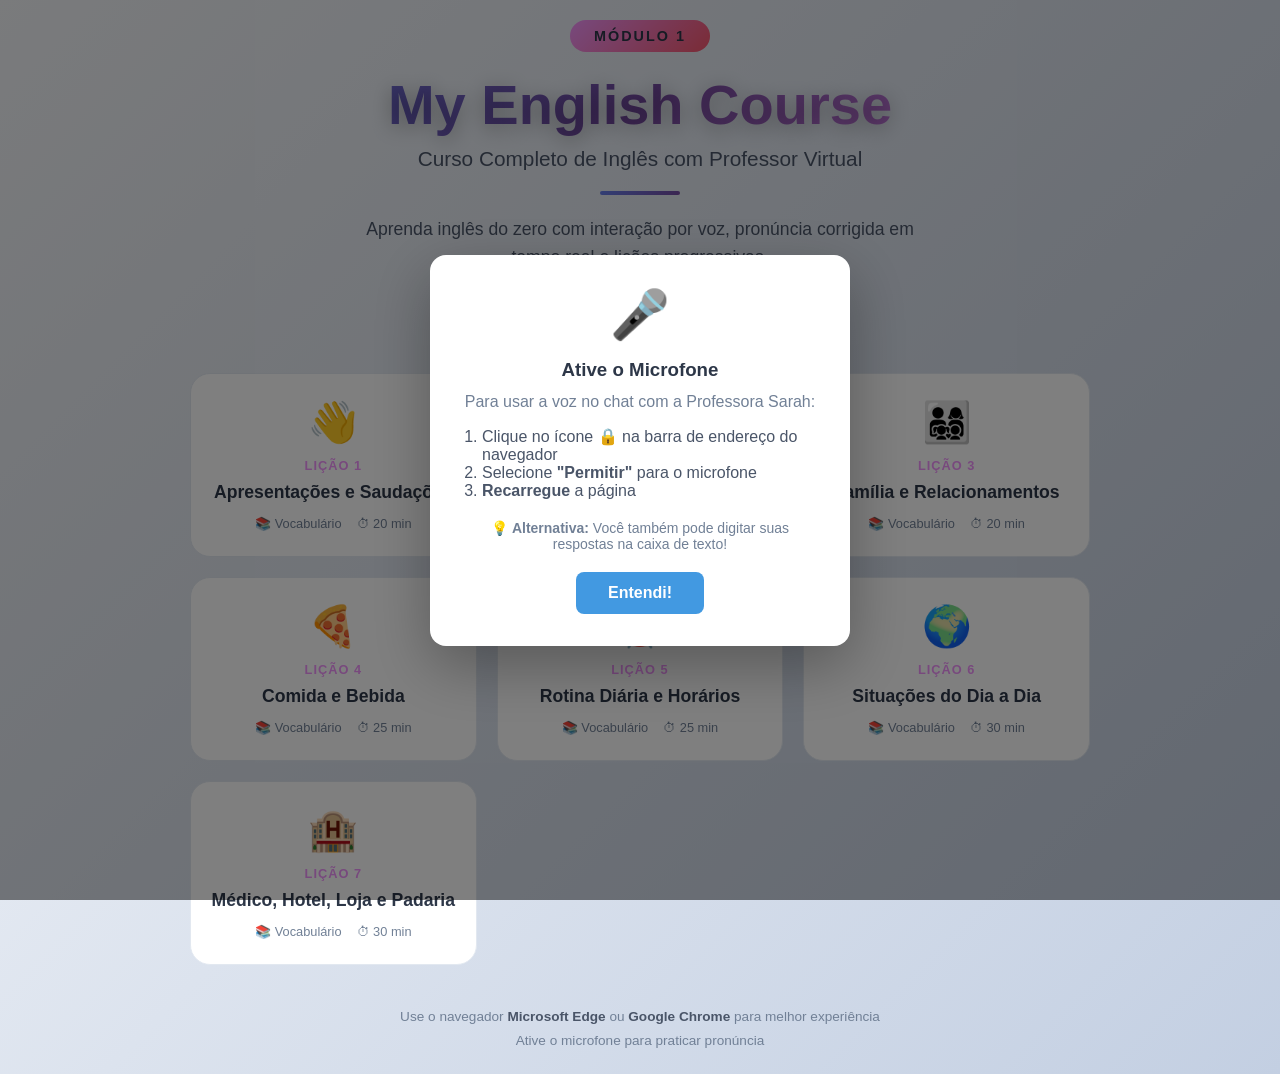
==== commit 1e080d10: "FIX: Inline all JS into index.html to bypass GitHub Pages CDN cache" ====
--- a/index.html
+++ b/index.html
@@ -1,2075 +1,6638 @@
-﻿<!DOCTYPE html>
-<html lang="pt-BR">
-<head>
-    <meta charset="UTF-8">
-    <meta name="viewport" content="width=device-width, initial-scale=1.0">
-    <meta http-equiv="Cache-Control" content="no-cache, no-store, must-revalidate">
-    <meta http-equiv="Pragma" content="no-cache">
-    <meta http-equiv="Expires" content="0">
-    <title>My English Course - Modulo 1</title>
-    <style>* {
-    margin: 0;
-    padding: 0;
-    box-sizing: border-box;
-}
-
-body {
-    font-family: 'Segoe UI', Tahoma, Geneva, Verdana, sans-serif;
-    background: linear-gradient(135deg, #e8f4f8 0%, #d1ecf1 50%, #bee5eb 100%);
-    min-height: 100vh;
-    color: #333;
-}
-
-/* ============================================
-   TELA INICIAL - CAPA DO CURSO
-   ============================================ */
-.home-screen {
-    min-height: 100vh;
-    display: flex;
-    align-items: center;
-    justify-content: center;
-    padding: 20px;
-    background: linear-gradient(135deg, #f5f7fa 0%, #c3cfe2 100%);
-}
-
-.home-container {
-    max-width: 900px;
-    width: 100%;
-    text-align: center;
-}
-
-.home-header {
-    margin-bottom: 40px;
-}
-
-.course-badge {
-    display: inline-block;
-    background: linear-gradient(135deg, #f093fb 0%, #f5576c 100%);
-    color: #2d3748;
-    padding: 8px 24px;
-    border-radius: 30px;
-    font-size: 0.9rem;
-    font-weight: bold;
-    letter-spacing: 2px;
-    margin-bottom: 20px;
-    text-transform: uppercase;
-}
-
-.course-title {
-    font-size: 3.5rem;
-    font-weight: 800;
-    color: #2d3748;
-    margin-bottom: 10px;
-    text-shadow: 0 4px 20px rgba(0,0,0,0.3);
-    background: linear-gradient(135deg, #667eea 0%, #764ba2 50%, #f093fb 100%);
-    -webkit-background-clip: text;
-    -webkit-text-fill-color: transparent;
-    background-clip: text;
-}
-
-.course-subtitle {
-    font-size: 1.3rem;
-    color: #4a5568;
-    margin-bottom: 20px;
-}
-
-.course-divider {
-    width: 80px;
-    height: 4px;
-    background: linear-gradient(135deg, #667eea, #764ba2);
-    margin: 0 auto 20px;
-    border-radius: 2px;
-}
-
-.course-description {
-    font-size: 1.1rem;
-    color: #4a5568;
-    max-width: 600px;
-    margin: 0 auto;
-    line-height: 1.6;
-}
-
-.lessons-grid {
-    display: grid;
-    grid-template-columns: repeat(auto-fill, minmax(250px, 1fr));
-    gap: 20px;
-    margin-bottom: 40px;
-}
-
-.lesson-card {
-    background: white;
-    backdrop-filter: blur(10px);
-    border: 1px solid #e2e8f0;
-    border-radius: 20px;
-    padding: 25px 20px;
-    cursor: pointer;
-    transition: all 0.4s cubic-bezier(0.175, 0.885, 0.32, 1.275);
-    text-align: center;
-}
-
-.lesson-card:hover {
-    transform: translateY(-8px) scale(1.02);
-    background: rgba(255,255,255,0.15);
-    border-color: rgba(102, 126, 234, 0.5);
-    box-shadow: 0 20px 40px rgba(0,0,0,0.3), 0 0 30px rgba(102, 126, 234, 0.2);
-}
-
-.lesson-card:active {
-    transform: translateY(-4px) scale(0.98);
-}
-
-.lesson-card-icon {
-    font-size: 2.5rem;
-    margin-bottom: 12px;
-}
-
-.lesson-card-number {
-    font-size: 0.8rem;
-    color: #f093fb;
-    font-weight: bold;
-    letter-spacing: 1px;
-    text-transform: uppercase;
-    margin-bottom: 8px;
-}
-
-.lesson-card-title {
-    font-size: 1.1rem;
-    font-weight: 700;
-    color: #2d3748;
-    margin-bottom: 12px;
-    line-height: 1.3;
-}
-
-.lesson-card-meta {
-    display: flex;
-    justify-content: center;
-    gap: 15px;
-    font-size: 0.8rem;
-    color: #718096;
-}
-
-.home-footer {
-    color: #718096;
-    font-size: 0.85rem;
-    line-height: 1.8;
-}
-
-.home-footer strong {
-    color: #4a5568;
-}
-
-/* Seletor de Modulo */
-.module-selector {
-    display: flex;
-    justify-content: center;
-    gap: 10px;
-    margin-top: 20px;
-}
-
-.module-btn {
-    padding: 10px 24px;
-    border: 2px solid #667eea;
-    background: white;
-    color: #667eea;
-    border-radius: 25px;
-    font-size: 1rem;
-    font-weight: bold;
-    cursor: pointer;
-    transition: all 0.3s;
-}
-
-.module-btn:hover {
-    background: #667eea;
-    color: white;
-}
-
-.module-btn.active {
-    background: linear-gradient(135deg, #667eea 0%, #764ba2 100%);
-    color: white;
-    border-color: transparent;
-}
-
-/* ============================================
-   TELA DA LIÇÃO
-   ============================================ */
-.lesson-screen {
-    min-height: 100vh;
-    background: linear-gradient(135deg, #4299e1 0%, #3182ce 100%);
-}
-
-.btn-back {
-    background: rgba(255,255,255,0.2);
-    color: #2d3748;
-    border: none;
-    padding: 10px 20px;
-    border-radius: 10px;
-    font-size: 1rem;
-    font-weight: bold;
-    cursor: pointer;
-    transition: all 0.3s;
-    display: inline-flex;
-    align-items: center;
-    gap: 8px;
-    margin-bottom: 15px;
-}
-
-.btn-back:hover {
-    background: rgba(255,255,255,0.3);
-    transform: translateX(-3px);
-}
-
-.container {
-    max-width: 900px;
-    margin: 0 auto;
-    padding: 20px;
-}
-
-.header {
-    text-align: center;
-    color: #2d3748;
-    margin-bottom: 30px;
-}
-
-.header h1 {
-    font-size: 2.5rem;
-    margin-bottom: 10px;
-    text-shadow: 2px 2px 4px rgba(0,0,0,0.2);
-}
-
-.subtitle {
-    font-size: 1.1rem;
-    opacity: 0.9;
-}
-
-.main-content {
-    background: white;
-    border-radius: 20px;
-    padding: 30px;
-    box-shadow: 0 10px 40px rgba(0,0,0,0.2);
-}
-
-.lesson-selector {
-    text-align: center;
-    margin-bottom: 30px;
-}
-
-.lesson-selector label {
-    font-weight: bold;
-    margin-right: 10px;
-    font-size: 1.1rem;
-}
-
-.lesson-selector select {
-    padding: 10px 20px;
-    font-size: 1rem;
-    border: 2px solid #667eea;
-    border-radius: 10px;
-    background: white;
-    cursor: pointer;
-    transition: all 0.3s;
-}
-
-.lesson-selector select:hover {
-    border-color: #764ba2;
-    box-shadow: 0 2px 10px rgba(102, 126, 234, 0.3);
-}
-
-.teacher-area {
-    display: flex;
-    align-items: flex-start;
-    gap: 20px;
-    margin-bottom: 30px;
-}
-
-.teacher-avatar {
-    flex-shrink: 0;
-    text-align: center;
-}
-
-.avatar-circle {
-    width: 100px;
-    height: 100px;
-    background: linear-gradient(135deg, #4299e1 0%, #3182ce 100%);
-    border-radius: 50%;
-    display: flex;
-    align-items: center;
-    justify-content: center;
-    box-shadow: 0 4px 15px rgba(102, 126, 234, 0.4);
-    animation: pulse 2s infinite;
-}
-
-@keyframes pulse {
-    0%, 100% { transform: scale(1); }
-    50% { transform: scale(1.05); }
-}
-
-.avatar-emoji {
-    font-size: 3rem;
-}
-
-.teacher-status {
-    margin-top: 10px;
-    font-size: 0.9rem;
-    color: #666;
-    font-style: italic;
-}
-
-.speech-bubble {
-    background: #f0f4ff;
-    border-radius: 20px;
-    padding: 20px;
-    position: relative;
-    flex-grow: 1;
-    border: 2px solid #e0e8ff;
-}
-
-.speech-bubble::before {
-    content: '';
-    position: absolute;
-    left: -15px;
-    top: 20px;
-    border: 10px solid transparent;
-    border-right-color: #e0e8ff;
-}
-
-.speech-bubble::after {
-    content: '';
-    position: absolute;
-    left: -12px;
-    top: 22px;
-    border: 8px solid transparent;
-    border-right-color: #f0f4ff;
-}
-
-#teacherText {
-    font-size: 1.2rem;
-    line-height: 1.6;
-    color: #333;
-}
-
-.conversation-area {
-    background: #f8f9fa;
-    border-radius: 15px;
-    padding: 20px;
-    margin-bottom: 20px;
-    max-height: 300px;
-    overflow-y: auto;
-}
-
-.messages {
-    display: flex;
-    flex-direction: column;
-    gap: 15px;
-}
-
-.message {
-    padding: 12px 16px;
-    border-radius: 12px;
-    max-width: 80%;
-}
-
-.message.teacher {
-    background: #e8f4ff;
-    align-self: flex-start;
-    border-bottom-left-radius: 4px;
-}
-
-.message.student {
-    background: #d4edda;
-    align-self: flex-end;
-    border-bottom-right-radius: 4px;
-}
-
-.message .sender {
-    font-weight: bold;
-    display: block;
-    margin-bottom: 5px;
-    font-size: 0.85rem;
-    color: #666;
-}
-
-.message .text {
-    font-size: 1rem;
-}
-
-.pronunciation-feedback {
-    background: #fff3cd;
-    border-radius: 15px;
-    padding: 20px;
-    margin-bottom: 20px;
-    display: none;
-}
-
-.pronunciation-feedback.active {
-    display: block;
-    animation: slideIn 0.3s ease;
-}
-
-@keyframes slideIn {
-    from {
-        opacity: 0;
-        transform: translateY(-10px);
-    }
-    to {
-        opacity: 1;
-        transform: translateY(0);
-    }
-}
-
-.pronunciation-feedback div {
-    margin-bottom: 10px;
-}
-
-.pronunciation-feedback strong {
-    color: #856404;
-}
-
-.expected-phrase, .your-speech {
-    padding: 10px;
-    background: white;
-    border-radius: 8px;
-    border-left: 4px solid #ffc107;
-}
-
-.your-speech {
-    border-left-color: #28a745;
-}
-
-.accuracy {
-    padding: 10px;
-    background: white;
-    border-radius: 8px;
-    border-left: 4px solid #17a2b8;
-}
-
-.accuracy-bar {
-    height: 10px;
-    background: #e9ecef;
-    border-radius: 5px;
-    margin-top: 8px;
-    overflow: hidden;
-}
-
-.accuracy-fill {
-    height: 100%;
-    background: linear-gradient(90deg, #dc3545, #ffc107, #28a745);
-    width: 0%;
-    transition: width 0.5s ease;
-    border-radius: 5px;
-}
-
-.controls {
-    display: flex;
-    justify-content: center;
-    gap: 15px;
-    flex-wrap: wrap;
-    margin-bottom: 30px;
-}
-
-.btn {
-    padding: 12px 24px;
-    font-size: 1rem;
-    font-weight: bold;
-    border: none;
-    border-radius: 10px;
-    cursor: pointer;
-    display: flex;
-    align-items: center;
-    gap: 8px;
-    transition: all 0.3s;
-}
-
-.btn:hover:not(:disabled) {
-    transform: translateY(-2px);
-    box-shadow: 0 4px 12px rgba(0,0,0,0.2);
-}
-
-.btn:disabled {
-    opacity: 0.5;
-    cursor: not-allowed;
-}
-
-.btn-icon {
-    font-size: 1.2rem;
-}
-
-.btn-start {
-    background: linear-gradient(135deg, #28a745, #20c997);
-    color: #2d3748;
-}
-
-.btn-speak {
-    background: linear-gradient(135deg, #dc3545, #e83e8c);
-    color: #2d3748;
-}
-
-.btn-speak.recording {
-    animation: recordingPulse 1s infinite;
-}
-
-@keyframes recordingPulse {
-    0%, 100% { box-shadow: 0 0 0 0 rgba(220, 53, 69, 0.7); }
-    50% { box-shadow: 0 0 0 15px rgba(220, 53, 69, 0); }
-}
-
-.btn-repeat {
-    background: linear-gradient(135deg, #17a2b8, #6f42c1);
-    color: #2d3748;
-}
-
-.btn-next {
-    background: linear-gradient(135deg, #fd7e14, #ffc107);
-    color: #2d3748;
-}
-
-.btn-stop {
-    background: linear-gradient(135deg, #6c757d, #343a40);
-    color: #2d3748;
-}
-
-.progress-area {
-    text-align: center;
-}
-
-.progress-area h3 {
-    margin-bottom: 15px;
-    color: #495057;
-}
-
-.progress-bar {
-    height: 20px;
-    background: #e9ecef;
-    border-radius: 10px;
-    overflow: hidden;
-    margin-bottom: 10px;
-}
-
-.progress-fill {
-    height: 100%;
-    background: linear-gradient(90deg, #667eea, #764ba2);
-    width: 0%;
-    transition: width 0.5s ease;
-    border-radius: 10px;
-}
-
-#progressText {
-    color: #666;
-    font-size: 0.95rem;
-}
-
-.footer {
-    text-align: center;
-    color: #2d3748;
-    margin-top: 30px;
-    opacity: 0.9;
-}
-
-.footer .note {
-    font-size: 0.85rem;
-    margin-top: 5px;
-    opacity: 0.8;
-}
-
-/* Estilos para Lição Info */
-.lesson-info {
-    display: flex;
-    justify-content: space-between;
-    align-items: center;
-    margin-bottom: 20px;
-    padding-bottom: 20px;
-    border-bottom: 2px solid #e9ecef;
-}
-
-.lesson-selector {
-    margin-bottom: 0;
-}
-
-.lesson-details {
-    display: flex;
-    gap: 15px;
-}
-
-.lesson-level, .lesson-duration {
-    padding: 5px 15px;
-    border-radius: 20px;
-    font-size: 0.9rem;
-    font-weight: bold;
-}
-
-.lesson-level {
-    background: #e8f4ff;
-    color: #0066cc;
-}
-
-.lesson-duration {
-    background: #d4edda;
-    color: #155724;
-}
-
-/* Estilos para Abas */
-.tabs {
-    display: flex;
-    gap: 10px;
-    margin-bottom: 20px;
-    flex-wrap: wrap;
-}
-
-.tab-btn {
-    padding: 12px 20px;
-    font-size: 1rem;
-    font-weight: bold;
-    border: 2px solid #e9ecef;
-    border-radius: 10px;
-    background: white;
-    cursor: pointer;
-    transition: all 0.3s;
-    flex: 1;
-    min-width: 120px;
-}
-
-.tab-btn:hover {
-    border-color: #667eea;
-    background: #f8f9ff;
-}
-
-.tab-btn.active {
-    background: linear-gradient(135deg, #667eea, #764ba2);
-    color: #2d3748;
-    border-color: transparent;
-}
-
-.tab-content {
-    display: none;
-    animation: fadeIn 0.3s ease;
-}
-
-.tab-content.active {
-    display: block;
-}
-
-@keyframes fadeIn {
-    from { opacity: 0; }
-    to { opacity: 1; }
-}
-
-/* Estilos para Vocabulário */
-.section-header {
-    text-align: center;
-    margin-bottom: 25px;
-}
-
-.section-header h2 {
-    color: #333;
-    margin-bottom: 5px;
-}
-
-.section-header p {
-    color: #666;
-    font-size: 0.95rem;
-}
-
-.vocabulary-list {
-    display: grid;
-    grid-template-columns: repeat(auto-fill, minmax(280px, 1fr));
-    gap: 15px;
-}
-
-.vocab-card {
-    background: #f8f9fa;
-    border-radius: 12px;
-    padding: 15px;
-    border-left: 4px solid #667eea;
-    cursor: pointer;
-    transition: all 0.3s;
-}
-
-.vocab-card:hover {
-    background: #f0f4ff;
-    transform: translateX(5px);
-    box-shadow: 0 4px 12px rgba(0,0,0,0.1);
-}
-
-.vocab-card .word {
-    font-size: 1.2rem;
-    font-weight: bold;
-    color: #333;
-    margin-bottom: 5px;
-}
-
-.vocab-card .pronunciation {
-    font-size: 0.9rem;
-    color: #666;
-    font-style: italic;
-    margin-bottom: 5px;
-}
-
-.vocab-card .translation {
-    font-size: 1rem;
-    color: #0066cc;
-    margin-bottom: 8px;
-}
-
-.vocab-card .example {
-    font-size: 0.9rem;
-    color: #555;
-    background: white;
-    padding: 8px 12px;
-    border-radius: 8px;
-    border-left: 3px solid #28a745;
-}
-
-/* Estilos para Gramática */
-.grammar-content {
-    background: #f8f9fa;
-    border-radius: 15px;
-    padding: 25px;
-}
-
-.grammar-title {
-    font-size: 1.4rem;
-    color: #333;
-    margin-bottom: 15px;
-    text-align: center;
-}
-
-.grammar-explanation {
-    background: white;
-    padding: 15px;
-    border-radius: 10px;
-    margin-bottom: 20px;
-    border-left: 4px solid #667eea;
-    font-size: 1.05rem;
-    line-height: 1.6;
-}
-
-.grammar-rules {
-    margin-bottom: 25px;
-}
-
-.grammar-rules h3 {
-    color: #495057;
-    margin-bottom: 15px;
-    font-size: 1.2rem;
-}
-
-.rule-card {
-    background: white;
-    border-radius: 10px;
-    padding: 15px;
-    margin-bottom: 15px;
-    box-shadow: 0 2px 8px rgba(0,0,0,0.05);
-}
-
-.rule-card .rule {
-    font-weight: bold;
-    color: #667eea;
-    font-size: 1.1rem;
-    margin-bottom: 8px;
-}
-
-.rule-card .example {
-    background: #f0f4ff;
-    padding: 10px;
-    border-radius: 8px;
-    margin-bottom: 8px;
-    font-style: italic;
-}
-
-.rule-card .note {
-    font-size: 0.9rem;
-    color: #666;
-}
-
-.grammar-extras {
-    margin-top: 20px;
-}
-
-.grammar-extras h3 {
-    color: #495057;
-    margin-bottom: 15px;
-    font-size: 1.2rem;
-}
-
-.extra-item {
-    background: white;
-    padding: 12px;
-    border-radius: 8px;
-    margin-bottom: 10px;
-    display: flex;
-    justify-content: space-between;
-    align-items: center;
-}
-
-.extra-item .pattern {
-    font-weight: bold;
-    color: #333;
-}
-
-.extra-item .example {
-    color: #666;
-    font-style: italic;
-}
-
-/* Estilos para Conversações */
-.conversations-list {
-    display: flex;
-    flex-direction: column;
-    gap: 20px;
-}
-
-.conversation-card {
-    background: #f8f9fa;
-    border-radius: 15px;
-    overflow: hidden;
-}
-
-.conversation-header {
-    background: linear-gradient(135deg, #667eea, #764ba2);
-    color: #2d3748;
-    padding: 15px 20px;
-}
-
-.conversation-header h3 {
-    margin-bottom: 5px;
-}
-
-.conversation-header p {
-    opacity: 0.9;
-    font-size: 0.95rem;
-}
-
-.conversation-body {
-    padding: 20px;
-}
-
-.dialogue-line {
-    display: flex;
-    gap: 10px;
-    margin-bottom: 15px;
-    padding-bottom: 15px;
-    border-bottom: 1px solid #e9ecef;
-}
-
-.dialogue-line:last-child {
-    border-bottom: none;
-    margin-bottom: 0;
-    padding-bottom: 0;
-}
-
-.speaker-badge {
-    width: 40px;
-    height: 40px;
-    border-radius: 50%;
-    display: flex;
-    align-items: center;
-    justify-content: center;
-    font-weight: bold;
-    color: #2d3748;
-    flex-shrink: 0;
-}
-
-.speaker-a {
-    background: #667eea;
-}
-
-.speaker-b {
-    background: #28a745;
-}
-
-.speaker-c {
-    background: #fd7e14;
-}
-
-.dialogue-text {
-    flex-grow: 1;
-}
-
-.dialogue-text .english {
-    font-size: 1.05rem;
-    color: #333;
-    margin-bottom: 5px;
-}
-
-.dialogue-text .portuguese {
-    font-size: 0.95rem;
-    color: #666;
-    font-style: italic;
-}
-
-.play-dialogue-btn {
-    margin-top: 15px;
-    width: 100%;
-    padding: 12px;
-    background: linear-gradient(135deg, #667eea, #764ba2);
-    color: #2d3748;
-    border: none;
-    border-radius: 10px;
-    font-size: 1rem;
-    font-weight: bold;
-    cursor: pointer;
-    transition: all 0.3s;
-}
-
-.play-dialogue-btn:hover {
-    transform: translateY(-2px);
-    box-shadow: 0 4px 12px rgba(102, 126, 234, 0.4);
-}
-
-/* Estilos para Controles de Diálogo */
-.dialogue-line {
-    position: relative;
-    transition: all 0.3s;
-}
-
-.dialogue-line.active {
-    background: #e8f4ff;
-    border-radius: 10px;
-    padding: 10px;
-    margin: -10px;
-    box-shadow: 0 2px 8px rgba(102, 126, 234, 0.2);
-}
-
-.btn-play-line {
-    width: 35px;
-    height: 35px;
-    border-radius: 50%;
-    border: none;
-    background: linear-gradient(135deg, #667eea, #764ba2);
-    color: #2d3748;
-    cursor: pointer;
-    display: flex;
-    align-items: center;
-    justify-content: center;
-    transition: all 0.3s;
-    flex-shrink: 0;
-}
-
-.btn-play-line:hover {
-    transform: scale(1.1);
-    box-shadow: 0 2px 8px rgba(102, 126, 234, 0.4);
-}
-
-.dialogue-controls {
-    display: flex;
-    gap: 10px;
-    margin-top: 20px;
-    padding-top: 15px;
-    border-top: 2px solid #e9ecef;
-    flex-wrap: wrap;
-}
-
-.btn-dialogue-control {
-    padding: 10px 15px;
-    font-size: 0.9rem;
-    font-weight: bold;
-    border: none;
-    border-radius: 8px;
-    cursor: pointer;
-    display: flex;
-    align-items: center;
-    gap: 5px;
-    transition: all 0.3s;
-}
-
-.btn-dialogue-control:hover:not(:disabled) {
-    transform: translateY(-2px);
-    box-shadow: 0 4px 12px rgba(0,0,0,0.2);
-}
-
-.btn-dialogue-control:disabled {
-    opacity: 0.5;
-    cursor: not-allowed;
-}
-
-.btn-play-all {
-    background: linear-gradient(135deg, #28a745, #20c997);
-    color: #2d3748;
-}
-
-.btn-pause-dialogue {
-    background: linear-gradient(135deg, #ffc107, #fd7e14);
-    color: #2d3748;
-}
-
-.btn-stop-dialogue {
-    background: linear-gradient(135deg, #dc3545, #e83e8c);
-    color: #2d3748;
-}
-
-.btn-skip-dialogue {
-    background: linear-gradient(135deg, #17a2b8, #6f42c1);
-    color: #2d3748;
-}
-
-/* Estilos para Prática (já existentes) */
-#tab-practice .teacher-area {
-    display: flex;
-    align-items: flex-start;
-    gap: 20px;
-    margin-bottom: 30px;
-}
-
-/* Estilos para Feedback de Pronúncia com Palavras */
-.word-highlight {
-    display: inline-block;
-    padding: 2px 6px;
-    margin: 2px;
-    border-radius: 4px;
-    font-weight: bold;
-}
-
-.word-highlight.correct {
-    background: #d4edda;
-    color: #155724;
-}
-
-.word-highlight.incorrect {
-    background: #f8d7da;
-    color: #721c24;
-}
-
-/* Estilos para Dicas */
-.tips-section {
-    margin-top: 15px;
-    padding: 15px;
-    background: #fff3cd;
-    border-radius: 10px;
-    border-left: 4px solid #ffc107;
-}
-
-.tips-section h4 {
-    color: #856404;
-    margin-bottom: 10px;
-}
-
-.tips-list {
-    list-style: none;
-}
-
-.tips-list li {
-    padding: 5px 0;
-    color: #856404;
-    font-size: 0.95rem;
-}
-
-.tips-list li:before {
-    content: "•";
-    color: #ffc107;
-    font-weight: bold;
-    margin-right: 8px;
-}
-
-/* Estilos para Chat com Professor */
-.chat-header {
-    display: flex;
-    justify-content: space-between;
-    align-items: center;
-    margin-bottom: 20px;
-    padding-bottom: 20px;
-    border-bottom: 2px solid #e9ecef;
-}
-
-.teacher-avatar-small {
-    display: flex;
-    align-items: center;
-    gap: 15px;
-}
-
-.avatar-circle-small {
-    width: 60px;
-    height: 60px;
-    background: linear-gradient(135deg, #4299e1 0%, #3182ce 100%);
-    border-radius: 50%;
-    display: flex;
-    align-items: center;
-    justify-content: center;
-    box-shadow: 0 4px 12px rgba(102, 126, 234, 0.3);
-}
-
-.avatar-emoji-small {
-    font-size: 2rem;
-}
-
-.teacher-info h3 {
-    margin: 0;
-    color: #333;
-    font-size: 1.2rem;
-}
-
-.teacher-status-small {
-    margin: 0;
-    color: #28a745;
-    font-size: 0.9rem;
-    font-weight: bold;
-}
-
-.scenario-selector {
-    display: flex;
-    align-items: center;
-    gap: 10px;
-}
-
-.scenario-selector label {
-    font-weight: bold;
-    color: #495057;
-}
-
-.scenario-selector select {
-    padding: 8px 15px;
-    font-size: 1rem;
-    border: 2px solid #667eea;
-    border-radius: 8px;
-    background: white;
-    cursor: pointer;
-    transition: all 0.3s;
-}
-
-.scenario-selector select:hover {
-    border-color: #764ba2;
-}
-
-.chat-area {
-    background: #f8f9fa;
-    border-radius: 15px;
-    padding: 20px;
-    margin-bottom: 20px;
-    min-height: 400px;
-    max-height: 500px;
-    overflow-y: auto;
-}
-
-.chat-messages {
-    display: flex;
-    flex-direction: column;
-    gap: 20px;
-}
-
-.chat-message {
-    display: flex;
-    gap: 12px;
-    max-width: 85%;
-    animation: messageSlide 0.3s ease;
-}
-
-@keyframes messageSlide {
-    from {
-        opacity: 0;
-        transform: translateY(10px);
-    }
-    to {
-        opacity: 1;
-        transform: translateY(0);
-    }
-}
-
-.chat-message.teacher {
-    align-self: flex-start;
-}
-
-.chat-message.student {
-    align-self: flex-end;
-    flex-direction: row-reverse;
-}
-
-.chat-avatar {
-    width: 45px;
-    height: 45px;
-    border-radius: 50%;
-    display: flex;
-    align-items: center;
-    justify-content: center;
-    font-size: 1.5rem;
-    flex-shrink: 0;
-}
-
-.chat-message.teacher .chat-avatar {
-    background: linear-gradient(135deg, #667eea, #764ba2);
-}
-
-.chat-message.student .chat-avatar {
-    background: linear-gradient(135deg, #28a745, #20c997);
-}
-
-.chat-bubble {
-    background: white;
-    border-radius: 15px;
-    padding: 15px 18px;
-    box-shadow: 0 2px 8px rgba(0,0,0,0.08);
-}
-
-.chat-message.teacher .chat-bubble {
-    border-bottom-left-radius: 5px;
-}
-
-.chat-message.student .chat-bubble {
-    border-bottom-right-radius: 5px;
-    background: #e8f4ff;
-}
-
-.chat-bubble p {
-    margin: 0;
-    line-height: 1.5;
-}
-
-.chat-translation {
-    font-size: 0.9rem;
-    color: #666;
-    font-style: italic;
-    margin-top: 8px !important;
-    padding-top: 8px;
-    border-top: 1px solid #e9ecef;
-}
-
-.chat-feedback {
-    margin-top: 10px;
-    padding: 8px 12px;
-    border-radius: 8px;
-    font-size: 0.9rem;
-    font-weight: bold;
-}
-
-.chat-feedback.correct {
-    background: #d4edda;
-    color: #155724;
-}
-
-.chat-feedback.incorrect {
-    background: #fff3cd;
-    color: #856404;
-}
-
-.chat-controls {
-    margin-bottom: 20px;
-}
-
-.chat-input-area {
-    display: flex;
-    gap: 10px;
-    margin-bottom: 10px;
-}
-
-.chat-input {
-    flex-grow: 1;
-    padding: 12px 18px;
-    font-size: 1rem;
-    border: 2px solid #e9ecef;
-    border-radius: 10px;
-    transition: all 0.3s;
-}
-
-.chat-input:focus {
-    outline: none;
-    border-color: #667eea;
-    box-shadow: 0 0 0 3px rgba(102, 126, 234, 0.1);
-}
-
-.btn-chat-speak {
-    background: linear-gradient(135deg, #dc3545, #e83e8c);
-    color: #2d3748;
-    padding: 12px 20px;
-    border: none;
-    border-radius: 10px;
-    font-size: 1rem;
-    font-weight: bold;
-    cursor: pointer;
-    transition: all 0.3s;
-}
-
-.btn-chat-speak:hover {
-    transform: translateY(-2px);
-    box-shadow: 0 4px 12px rgba(220, 53, 69, 0.3);
-}
-
-.btn-chat-speak.recording {
-    animation: recordingPulse 1s infinite;
-    background: linear-gradient(135deg, #ff0000, #ff6b6b);
-}
-
-.btn-chat-send {
-    background: linear-gradient(135deg, #667eea, #764ba2);
-    color: #2d3748;
-    padding: 12px 20px;
-    border: none;
-    border-radius: 10px;
-    font-size: 1rem;
-    font-weight: bold;
-    cursor: pointer;
-    transition: all 0.3s;
-}
-
-.btn-chat-send:hover {
-    transform: translateY(-2px);
-    box-shadow: 0 4px 12px rgba(102, 126, 234, 0.3);
-}
-
-.chat-hint {
-    background: #fff3cd;
-    padding: 10px 15px;
-    border-radius: 8px;
-    border-left: 4px solid #ffc107;
-}
-
-.chat-hint p {
-    margin: 0;
-    color: #856404;
-    font-size: 0.9rem;
-}
-
-.chat-scoring {
-    display: flex;
-    justify-content: center;
-    align-items: center;
-    gap: 30px;
-    padding: 20px;
-    background: #f8f9fa;
-    border-radius: 15px;
-}
-
-.score-item {
-    text-align: center;
-}
-
-.score-label {
-    display: block;
-    font-size: 0.9rem;
-    color: #666;
-    margin-bottom: 5px;
-}
-
-.score-value {
-    display: block;
-    font-size: 1.5rem;
-    font-weight: bold;
-    color: #333;
-}
-
-.btn-chat-reset {
-    background: linear-gradient(135deg, #6c757d, #343a40);
-    color: #2d3748;
-    padding: 10px 20px;
-    border: none;
-    border-radius: 8px;
-    font-size: 1rem;
-    font-weight: bold;
-    cursor: pointer;
-    transition: all 0.3s;
-}
-
-.btn-chat-reset:hover {
-    transform: translateY(-2px);
-    box-shadow: 0 4px 12px rgba(0,0,0,0.2);
-}
-
-/* Estilos para Números */
-.numbers-section {
-    margin-top: 25px;
-    padding-top: 20px;
-    border-top: 2px solid #e9ecef;
-}
-
-.numbers-title {
-    text-align: center;
-    color: #333;
-    font-size: 1.3rem;
-    margin-bottom: 5px;
-}
-
-.numbers-subtitle {
-    text-align: center;
-    color: #666;
-    font-size: 0.9rem;
-    margin-bottom: 15px;
-}
-
-.numbers-grid {
-    display: grid;
-    grid-template-columns: repeat(auto-fill, minmax(100px, 1fr));
-    gap: 10px;
-}
-
-.number-card {
-    background: white;
-    border-radius: 10px;
-    padding: 12px 8px;
-    text-align: center;
-    cursor: pointer;
-    transition: all 0.3s;
-    border: 2px solid #e0e8ff;
-    box-shadow: 0 2px 6px rgba(0,0,0,0.05);
-}
-
-.number-card:hover {
-    background: #f0f4ff;
-    border-color: #667eea;
-    transform: scale(1.05);
-    box-shadow: 0 4px 12px rgba(102, 126, 234, 0.2);
-}
-
-.number-card .number-value {
-    font-size: 1.4rem;
-    font-weight: bold;
-    color: #667eea;
-    margin-bottom: 4px;
-}
-
-.number-card .number-word {
-    font-size: 0.9rem;
-    color: #333;
-    margin-bottom: 2px;
-}
-
-.number-card .number-pronunciation {
-    font-size: 0.75rem;
-    color: #999;
-    font-style: italic;
-}
-
-/* Estilos para Frases de Exemplo (Grammar Sentences) */
-.grammar-sentences {
-    margin-top: 25px;
-}
-
-.grammar-sentences h3 {
-    color: #495057;
-    margin-bottom: 15px;
-    font-size: 1.2rem;
-}
-
-.sentence-card {
-    background: white;
-    border-radius: 10px;
-    padding: 15px;
-    margin-bottom: 12px;
-    box-shadow: 0 2px 8px rgba(0,0,0,0.05);
-    border-left: 4px solid #28a745;
-}
-
-.sentence-card .sentence-english {
-    font-size: 1.1rem;
-    font-weight: bold;
-    color: #333;
-    margin-bottom: 5px;
-}
-
-.sentence-card .sentence-portuguese {
-    font-size: 0.95rem;
-    color: #666;
-    font-style: italic;
-    margin-bottom: 8px;
-}
-
-.sentence-card .sentence-structure {
-    font-size: 0.85rem;
-    color: #667eea;
-    background: #f0f4ff;
-    padding: 6px 10px;
-    border-radius: 6px;
-    display: inline-block;
-}
-
-/* Estilos para Elementos Clicáveis */
-.clickable {
-    cursor: pointer;
-    transition: all 0.3s;
-}
-
-.clickable:hover {
-    transform: translateY(-2px);
-    box-shadow: 0 4px 12px rgba(102, 126, 234, 0.2);
-}
-
-.rule-card.clickable {
-    border-left: 4px solid #667eea;
-}
-
-.sentence-card.clickable {
-    border-left: 4px solid #28a745;
-}
-
-.click-hint {
-    font-size: 0.8rem;
-    color: #999;
-    margin-top: 8px;
-    text-align: right;
-    font-style: italic;
-    opacity: 0;
-    transition: opacity 0.3s;
-}
-
-.clickable:hover .click-hint {
-    opacity: 1;
-}
-
-/* Media Queries */
-@media (max-width: 768px) {
-    .lesson-info {
-        flex-direction: column;
-        gap: 15px;
-    }
-    
-    .tabs {
-        flex-direction: column;
-    }
-    
-    .tab-btn {
-        min-width: 100%;
-    }
-    
-    .vocabulary-list {
-        grid-template-columns: 1fr;
-    }
-    
-    .dialogue-line {
-        flex-direction: column;
-        align-items: flex-start;
-    }
-    
-    .speaker-badge {
-        margin-bottom: 10px;
-    }
-    
-    .chat-header {
-        flex-direction: column;
-        gap: 15px;
-    }
-    
-    .chat-input-area {
-        flex-direction: column;
-    }
-    
-    .chat-scoring {
-        flex-wrap: wrap;
-        gap: 15px;
-    }
-    
-    .chat-message {
-        max-width: 95%;
-    }
-}
-
-@media (max-width: 600px) {
-    .header h1 {
-        font-size: 1.8rem;
-    }
-    
-    .teacher-area {
-        flex-direction: column;
-        align-items: center;
-    }
-    
-    .speech-bubble::before,
-    .speech-bubble::after {
-        display: none;
-    }
-    
-    .controls {
-        flex-direction: column;
-    }
-    
-    .btn {
-        width: 100%;
-        justify-content: center;
-    }
-}    </style>
-</head>
-<body>
-
-    <!-- TELA INICIAL - CAPA -->
-    <div id="homeScreen" class="home-screen">
-        <div class="home-container">
-            <div class="home-header">
-                <div class="course-badge" id="moduleBadge">MÓDULO 1</div>
-                <h1 class="course-title">My English Course</h1>
-                <p class="course-subtitle">Curso Completo de Inglês com Professor Virtual</p>
-                <div class="course-divider"></div>
-                <p class="course-description">Aprenda inglês do zero com interação por voz, pronúncia corrigida em tempo real e lições progressivas.</p>
-                
-                <!-- Seletor de Módulo -->
-                <div class="module-selector">
-                    <button class="module-btn active" data-module="1" onclick="switchModule(1)">Módulo 1</button>
-                    <button class="module-btn" data-module="2" onclick="switchModule(2)">Módulo 2</button>
-                </div>
-            </div>
-
-            <div class="lessons-grid" id="lessonsGrid">
-                <!-- Modulo 1 -->
-                <div class="lesson-card module-1" onclick="enterLesson(1)">
-                    <div class="lesson-card-icon">👋</div>
-                    <div class="lesson-card-number">Lição 1</div>
-                    <div class="lesson-card-title">Apresentações e Saudações</div>
-                    <div class="lesson-card-meta">
-                        <span>📚 Vocabulário</span>
-                        <span>⏱ 20 min</span>
-                    </div>
-                </div>
-
-                <div class="lesson-card module-1" onclick="enterLesson(2)">
-                    <div class="lesson-card-icon">🔢</div>
-                    <div class="lesson-card-number">Lição 2</div>
-                    <div class="lesson-card-title">Números, Idades e Preços</div>
-                    <div class="lesson-card-meta">
-                        <span>📚 Vocabulário</span>
-                        <span>⏱ 25 min</span>
-                    </div>
-                </div>
-
-                <div class="lesson-card module-1" onclick="enterLesson(3)">
-                    <div class="lesson-card-icon">👨‍👩‍👧‍👦</div>
-                    <div class="lesson-card-number">Lição 3</div>
-                    <div class="lesson-card-title">Família e Relacionamentos</div>
-                    <div class="lesson-card-meta">
-                        <span>📚 Vocabulário</span>
-                        <span>⏱ 20 min</span>
-                    </div>
-                </div>
-
-                <div class="lesson-card module-1" onclick="enterLesson(4)">
-                    <div class="lesson-card-icon">🍕</div>
-                    <div class="lesson-card-number">Lição 4</div>
-                    <div class="lesson-card-title">Comida e Bebida</div>
-                    <div class="lesson-card-meta">
-                        <span>📚 Vocabulário</span>
-                        <span>⏱ 25 min</span>
-                    </div>
-                </div>
-
-                <div class="lesson-card module-1" onclick="enterLesson(5)">
-                    <div class="lesson-card-icon">⏰</div>
-                    <div class="lesson-card-number">Lição 5</div>
-                    <div class="lesson-card-title">Rotina Diária e Horários</div>
-                    <div class="lesson-card-meta">
-                        <span>📚 Vocabulário</span>
-                        <span>⏱ 25 min</span>
-                    </div>
-                </div>
-
-                <div class="lesson-card module-1" onclick="enterLesson(6)">
-                    <div class="lesson-card-icon">🌍</div>
-                    <div class="lesson-card-number">Lição 6</div>
-                    <div class="lesson-card-title">Situações do Dia a Dia</div>
-                    <div class="lesson-card-meta">
-                        <span>📚 Vocabulário</span>
-                        <span>⏱ 30 min</span>
-                    </div>
-                </div>
-
-                <div class="lesson-card module-1" onclick="enterLesson(7)">
-                    <div class="lesson-card-icon">🏨</div>
-                    <div class="lesson-card-number">Lição 7</div>
-                    <div class="lesson-card-title">Médico, Hotel, Loja e Padaria</div>
-                    <div class="lesson-card-meta">
-                        <span>📚 Vocabulário</span>
-                        <span>⏱ 30 min</span>
-                    </div>
-                </div>
-
-                <!-- Modulo 2 -->
-                <div class="lesson-card module-2" style="display: none;" onclick="enterLesson(8)">
-                    <div class="lesson-card-icon">📝</div>
-                    <div class="lesson-card-number">Lição 8</div>
-                    <div class="lesson-card-title">Present Simple - Parte 1</div>
-                    <div class="lesson-card-meta">
-                        <span>📚 Vocabulário</span>
-                        <span>⏱ 25 min</span>
-                    </div>
-                </div>
-
-                <div class="lesson-card module-2" style="display: none;" onclick="enterLesson(9)">
-                    <div class="lesson-card-icon">📝</div>
-                    <div class="lesson-card-number">Lição 9</div>
-                    <div class="lesson-card-title">Present Simple - Parte 2</div>
-                    <div class="lesson-card-meta">
-                        <span>📚 Vocabulário</span>
-                        <span>⏱ 25 min</span>
-                    </div>
-                </div>
-
-                <div class="lesson-card module-2" style="display: none;" onclick="enterLesson(10)">
-                    <div class="lesson-card-icon">🏃</div>
-                    <div class="lesson-card-number">Lição 10</div>
-                    <div class="lesson-card-title">Verbos do Dia a Dia</div>
-                    <div class="lesson-card-meta">
-                        <span>📚 Vocabulário</span>
-                        <span>⏱ 30 min</span>
-                    </div>
-                </div>
-
-                <div class="lesson-card module-2" style="display: none;" onclick="enterLesson(11)">
-                    <div class="lesson-card-icon">⏳</div>
-                    <div class="lesson-card-number">Lição 11</div>
-                    <div class="lesson-card-title">Present Continuous</div>
-                    <div class="lesson-card-meta">
-                        <span>📚 Vocabulário</span>
-                        <span>⏱ 25 min</span>
-                    </div>
-                </div>
-
-                <div class="lesson-card module-2" style="display: none;" onclick="enterLesson(12)">
-                    <div class="lesson-card-icon">❓</div>
-                    <div class="lesson-card-number">Lição 12</div>
-                    <div class="lesson-card-title">Perguntas e Respostas</div>
-                    <div class="lesson-card-meta">
-                        <span>📚 Vocabulário</span>
-                        <span>⏱ 25 min</span>
-                    </div>
-                </div>
-
-                <div class="lesson-card module-2" style="display: none;" onclick="enterLesson(13)">
-                    <div class="lesson-card-icon">📍</div>
-                    <div class="lesson-card-number">Lição 13</div>
-                    <div class="lesson-card-title">Lugares e Locuções</div>
-                    <div class="lesson-card-meta">
-                        <span>📚 Vocabulário</span>
-                        <span>⏱ 30 min</span>
-                    </div>
-                </div>
-
-                <div class="lesson-card module-2" style="display: none;" onclick="enterLesson(14)">
-                    <div class="lesson-card-icon">💬</div>
-                    <div class="lesson-card-number">Lição 14</div>
-                    <div class="lesson-card-title">Conversação Combinada</div>
-                    <div class="lesson-card-meta">
-                        <span>📚 Vocabulário</span>
-                        <span>⏱ 30 min</span>
-                    </div>
-                </div>
-            </div>
-
-            <div class="home-footer">
-                <p>Use o navegador <strong>Microsoft Edge</strong> ou <strong>Google Chrome</strong> para melhor experiência</p>
-                <p>Ative o microfone para praticar pronúncia</p>
-            </div>
-        </div>
-    </div>
-
-    <!-- TELA DA LIÇÃO -->
-    <div id="lessonScreen" class="lesson-screen" style="display: none;">
-        <div class="container">
-            <header class="header">
-                <button class="btn-back" onclick="goHome()">
-                    <span>←</span> Voltar
-                </button>
-                <h1 id="lessonTitle">My English Course</h1>
-                <p class="subtitle" id="lessonSubtitle">Módulo 1</p>
-            </header>
-
-            <main class="main-content">
-                <div class="lesson-info">
-                    <div class="lesson-selector">
-                        <label for="lessonSelect">Lição:</label>
-                        <select id="lessonSelect">
-                            <option value="1">Lição 1: Apresentações e Saudações</option>
-                            <option value="2">Lição 2: Números, Idades e Preços</option>
-                            <option value="3">Lição 3: Família e Relacionamentos</option>
-                            <option value="4">Lição 4: Comida e Bebida</option>
-                            <option value="5">Lição 5: Rotina Diária e Horários</option>
-                            <option value="6">Lição 6: Situações do Dia a Dia</option>
-                            <option value="7">Lição 7: Médico, Hotel, Loja e Padaria</option>
-                            <option value="8">Lição 8: Present Simple - Parte 1</option>
-                            <option value="9">Lição 9: Present Simple - Parte 2</option>
-                            <option value="10">Lição 10: Verbos do Dia a Dia</option>
-                            <option value="11">Lição 11: Present Continuous</option>
-                            <option value="12">Lição 12: Perguntas e Respostas</option>
-                            <option value="13">Lição 13: Lugares e Locuções</option>
-                            <option value="14">Lição 14: Conversação Combinada</option>
-                        </select>
-                    </div>
-                    <div class="lesson-details">
-                        <span class="lesson-level" id="lessonLevel">Básico</span>
-                        <span class="lesson-duration" id="lessonDuration">15 min</span>
-                    </div>
-                </div>
-
-                <div class="tabs">
-                    <button class="tab-btn active" data-tab="vocabulary">📚 Vocabulário</button>
-                    <button class="tab-btn" data-tab="grammar">📖 Gramática</button>
-                    <button class="tab-btn" data-tab="conversations">💬 Diálogos</button>
-                    <button class="tab-btn" data-tab="chat">🗣️ Professor</button>
-                    <button class="tab-btn" data-tab="practice">🎤 Prática</button>
-                </div>
-
-                <div class="tab-content active" id="tab-vocabulary">
-                    <div class="section-header">
-                        <h2>Vocabulário da Lição</h2>
-                        <p>Clique em uma palavra para ouvir a pronúncia</p>
-                    </div>
-                    <div class="vocabulary-list" id="vocabularyList"></div>
-                </div>
-
-                <div class="tab-content" id="tab-grammar">
-                    <div class="section-header">
-                        <h2>Gramática</h2>
-                        <p>Clique nas regras e frases para ouvir a pronúncia</p>
-                    </div>
-                    <div class="grammar-content" id="grammarContent"></div>
-                </div>
-
-                <div class="tab-content" id="tab-conversations">
-                    <div class="section-header">
-                        <h2>Diálogos Prontos</h2>
-                        <p>Pratique conversas do dia a dia com situações reais</p>
-                    </div>
-                    <div class="conversations-list" id="conversationsList"></div>
-                </div>
-
-                <div class="tab-content" id="tab-chat">
-                    <div class="chat-header">
-                        <div class="teacher-avatar-small">
-                            <div class="avatar-circle-small">
-                                <span class="avatar-emoji-small">👩‍🏫</span>
-                            </div>
-                            <div class="teacher-info">
-                                <h3>Professora Sarah</h3>
-                                <p class="teacher-status-small" id="chatTeacherStatus">Online agora</p>
-                            </div>
-                        </div>
-                        <div class="scenario-selector">
-                            <label for="scenarioSelect">Cenário:</label>
-                            <select id="scenarioSelect">
-                                <option value="1">🗣️ Conversação Livre</option>
-                                <option value="2">🍽️ No Restaurante</option>
-                                <option value="3">👗 Na Loja de Roupas</option>
-                                <option value="4">🏥 No Consultório Médico</option>
-                                <option value="5">📞 Fazendo um Telefonema</option>
-                                <option value="6">🥐 Na Padaria</option>
-                                <option value="7">👤 Apresentação Pessoal</option>
-                                <option value="8">💼 No Trabalho</option>
-                                <option value="9">📚 Na Escola</option>
-                                <option value="10">🎉 Fim de Semana</option>
-                                <option value="11">✈️ Viagem</option>
-                                <option value="12">🏥 Saúde</option>
-                            </select>
-                        </div>
-                    </div>
-
-                    <div class="chat-area" id="chatArea">
-                        <div class="chat-messages" id="chatMessages">
-                        </div>
-                    </div>
-
-                    <div class="chat-controls">
-                        <div class="chat-input-area">
-                            <button class="btn btn-chat-speak" id="btnChatSpeak">
-                                <span class="btn-icon">🎤</span> Falar
-                            </button>
-                            <input type="text" id="chatInput" placeholder="Digite sua resposta aqui (ex: My name is Maria ou Maria)..." class="chat-input">
-                            <button class="btn btn-chat-send" id="btnChatSend">
-                                <span class="btn-icon">📤</span> Enviar
-                            </button>
-                            <button class="btn" onclick="showMicModal()" title="Ajuda com o microfone" style="background:#edf2f7; border:1px solid #cbd5e0; padding:8px 12px; border-radius:8px; cursor:pointer;">❓</button>
-                        </div>
-                        <div class="chat-hint" id="chatHint">
-                            <p>💡 <strong>Dica:</strong> Clique no microfone e fale em inglês, ou digite sua resposta</p>
-                        </div>
-                    </div>
-
-                    <div class="chat-scoring">
-                        <div class="score-item">
-                            <span class="score-label">Acertos:</span>
-                            <span class="score-value" id="chatCorrect">0</span>
-                        </div>
-                        <div class="score-item">
-                            <span class="score-label">Total:</span>
-                            <span class="score-value" id="chatTotal">0</span>
-                        </div>
-                        <div class="score-item">
-                            <span class="score-label">Precisão:</span>
-                            <span class="score-value" id="chatAccuracy">0%</span>
-                        </div>
-                        <button class="btn btn-chat-reset" id="btnChatReset">
-                            <span class="btn-icon">🔄</span> Recomeçar
-                        </button>
-                    </div>
-                </div>
-
-                <div class="tab-content" id="tab-practice">
-                    <div class="teacher-area">
-                        <div class="teacher-avatar" id="teacherAvatar">
-                            <div class="avatar-circle">
-                                <span class="avatar-emoji">👩‍🏫</span>
-                            </div>
-                            <div class="teacher-status" id="teacherStatus">Professor pronto</div>
-                        </div>
-
-                        <div class="speech-bubble" id="speechBubble">
-                            <p id="teacherText">Olá! Vamos praticar? Clique em "Iniciar Aula" para começar!</p>
-                        </div>
-                    </div>
-
-                    <div class="conversation-area">
-                        <div class="messages" id="messages">
-                            <div class="message teacher">
-                                <span class="sender">Professor:</span>
-                                <span class="text">Olá! Bem-vindo à prática de pronúncia.</span>
-                            </div>
-                        </div>
-                    </div>
-
-                    <div class="pronunciation-feedback" id="pronunciationFeedback">
-                        <div class="expected-phrase">
-                            <strong>Frase esperada:</strong>
-                            <span id="expectedText">-</span>
-                        </div>
-                        <div class="your-speech">
-                            <strong>Sua fala:</strong>
-                            <span id="yourSpeechText">-</span>
-                        </div>
-                        <div class="accuracy">
-                            <strong>Precisão:</strong>
-                            <span id="accuracyPercent">0%</span>
-                            <div class="accuracy-bar">
-                                <div class="accuracy-fill" id="accuracyFill"></div>
-                            </div>
-                        </div>
-                    </div>
-
-                    <div class="controls">
-                        <button class="btn btn-start" id="btnStart">
-                            <span class="btn-icon">▶</span> Iniciar Aula
-                        </button>
-                        <button class="btn btn-speak" id="btnSpeak" disabled>
-                            <span class="btn-icon">🎤</span> Falar
-                        </button>
-                        <button class="btn btn-repeat" id="btnRepeat" disabled>
-                            <span class="btn-icon">🔊</span> Repetir
-                        </button>
-                        <button class="btn btn-next" id="btnNext" disabled>
-                            <span class="btn-icon">➡</span> Próxima
-                        </button>
-                        <button class="btn btn-stop" id="btnStop" disabled>
-                            <span class="btn-icon">⏹</span> Parar
-                        </button>
-                    </div>
-
-                    <div class="progress-area">
-                        <h3>Progresso da Prática</h3>
-                        <div class="progress-bar">
-                            <div class="progress-fill" id="progressFill"></div>
-                        </div>
-                        <p id="progressText">0 de 5 frases completadas</p>
-                    </div>
-                </div>
-            </main>
-
-            <footer class="footer">
-                <p>My English Course - Módulo 1</p>
-                <p class="note">Use o navegador Microsoft Edge para melhor experiência</p>
-            </footer>
-        </div>
-    </div>
-
-    <script>
-        let currentModule = 1;
-        
-        function switchModule(module) {
-            currentModule = module;
-            
-            // Atualizar botões do seletor
-            document.querySelectorAll('.module-btn').forEach(btn => {
-                btn.classList.remove('active');
-                if (btn.dataset.module == module) {
-                    btn.classList.add('active');
-                }
-            });
-            
-            // Atualizar badge
-            document.getElementById('moduleBadge').textContent = 'MÓDULO ' + module;
-            
-            // Mostrar/esconder cards
-            document.querySelectorAll('.module-1').forEach(card => {
-                card.style.display = module == 1 ? 'block' : 'none';
-            });
-            document.querySelectorAll('.module-2').forEach(card => {
-                card.style.display = module == 2 ? 'block' : 'none';
-            });
-            
-            // Atualizar dropdown de lições
-            const select = document.getElementById('lessonSelect');
-            select.innerHTML = '';
-            
-            if (module == 1) {
-                select.innerHTML = `
-                    <option value="1">Lição 1: Apresentações e Saudações</option>
-                    <option value="2">Lição 2: Números, Idades e Preços</option>
-                    <option value="3">Lição 3: Família e Relacionamentos</option>
-                    <option value="4">Lição 4: Comida e Bebida</option>
-                    <option value="5">Lição 5: Rotina Diária e Horários</option>
-                    <option value="6">Lição 6: Situações do Dia a Dia</option>
-                    <option value="7">Lição 7: Médico, Hotel, Loja e Padaria</option>
-                `;
-            } else {
-                select.innerHTML = `
-                    <option value="8">Lição 8: Present Simple - Parte 1</option>
-                    <option value="9">Lição 9: Present Simple - Parte 2</option>
-                    <option value="10">Lição 10: Verbos do Dia a Dia</option>
-                    <option value="11">Lição 11: Present Continuous</option>
-                    <option value="12">Lição 12: Perguntas e Respostas</option>
-                    <option value="13">Lição 13: Lugares e Locuções</option>
-                    <option value="14">Lição 14: Conversação Combinada</option>
-                `;
-            }
-        }
-        
-        function enterLesson(num) {
-            document.getElementById('homeScreen').style.display = 'none';
-            document.getElementById('lessonScreen').style.display = 'block';
-            
-            // Set the lesson select value
-            document.getElementById('lessonSelect').value = num;
-            
-            // Trigger the lesson load
-            const event = new Event('change');
-            document.getElementById('lessonSelect').dispatchEvent(event);
-            
-            // Scroll to top
-            window.scrollTo(0, 0);
-        }
-        
-        function goHome() {
-            document.getElementById('lessonScreen').style.display = 'none';
-            document.getElementById('homeScreen').style.display = 'block';
-            window.scrollTo(0, 0);
-        }
-    </script>
-    
-    <!-- Microphone Permission Modal -->
-    <div id="micModal" style="display:none; position:fixed; top:0; left:0; width:100%; height:100%; background:rgba(0,0,0,0.5); z-index:9999; justify-content:center; align-items:center;">
-        <div style="background:white; border-radius:16px; padding:32px; max-width:420px; width:90%; text-align:center; box-shadow:0 20px 60px rgba(0,0,0,0.3);">
-            <div style="font-size:48px; margin-bottom:16px;">🎤</div>
-            <h3 style="margin:0 0 12px 0; color:#2d3748;">Ative o Microfone</h3>
-            <p style="color:#718096; margin:0 0 16px 0;">Para usar a voz no chat com a Professora Sarah:</p>
-            <ol style="text-align:left; color:#4a5568; margin:0 0 20px 0; padding-left:20px;">
-                <li>Clique no ícone <strong>🔒</strong> na barra de endereço do navegador</li>
-                <li>Selecione <strong>"Permitir"</strong> para o microfone</li>
-                <li><strong>Recarregue</strong> a página</li>
-            </ol>
-            <p style="color:#718096; font-size:14px; margin:0 0 20px 0;">💡 <strong>Alternativa:</strong> Você também pode digitar suas respostas na caixa de texto!</p>
-            <button onclick="document.getElementById('micModal').style.display='none'" style="background:#4299e1; color:white; border:none; padding:12px 32px; border-radius:8px; font-size:16px; cursor:pointer; font-weight:bold;">Entendi!</button>
-        </div>
-    </div>
-    
-    <script src="js/lessons.js?v=3"></script>
-    <script src="js/conversations.js?v=3"></script>
-    <script src="js/speech.js?v=3"></script>
-    <script src="js/app.js?v=3"></script>
-    <script>
-        // Check microphone permission on load
-        window.addEventListener('load', function() {
-            if (navigator.permissions) {
-                navigator.permissions.query({name: 'microphone'}).then(function(result) {
-                    if (result.state === 'prompt') {
-                        document.getElementById('micModal').style.display = 'flex';
-                    }
-                });
-            }
-        });
-        
-        function showMicModal() {
-            document.getElementById('micModal').style.display = 'flex';
-        }
-    </script>
-</body>
-</html>
-< ! - -   r e d e p l o y   0 7 / 2 4 / 2 0 2 6   1 3 : 1 9 : 0 5   - - > - 
- +<!DOCTYPE html>
+<html lang="pt-BR">
+<head>
+    <meta charset="UTF-8">
+    <meta name="viewport" content="width=device-width, initial-scale=1.0">
+    <meta http-equiv="Cache-Control" content="no-cache, no-store, must-revalidate">
+    <meta http-equiv="Pragma" content="no-cache">
+    <meta http-equiv="Expires" content="0">
+    <title>My English Course</title>
+    <style>* {
+    margin: 0;
+    padding: 0;
+    box-sizing: border-box;
+}
+
+body {
+    font-family: 'Segoe UI', Tahoma, Geneva, Verdana, sans-serif;
+    background: linear-gradient(135deg, #e8f4f8 0%, #d1ecf1 50%, #bee5eb 100%);
+    min-height: 100vh;
+    color: #333;
+}
+
+/* ============================================
+   TELA INICIAL - CAPA DO CURSO
+   ============================================ */
+.home-screen {
+    min-height: 100vh;
+    display: flex;
+    align-items: center;
+    justify-content: center;
+    padding: 20px;
+    background: linear-gradient(135deg, #f5f7fa 0%, #c3cfe2 100%);
+}
+
+.home-container {
+    max-width: 900px;
+    width: 100%;
+    text-align: center;
+}
+
+.home-header {
+    margin-bottom: 40px;
+}
+
+.course-badge {
+    display: inline-block;
+    background: linear-gradient(135deg, #f093fb 0%, #f5576c 100%);
+    color: #2d3748;
+    padding: 8px 24px;
+    border-radius: 30px;
+    font-size: 0.9rem;
+    font-weight: bold;
+    letter-spacing: 2px;
+    margin-bottom: 20px;
+    text-transform: uppercase;
+}
+
+.course-title {
+    font-size: 3.5rem;
+    font-weight: 800;
+    color: #2d3748;
+    margin-bottom: 10px;
+    text-shadow: 0 4px 20px rgba(0,0,0,0.3);
+    background: linear-gradient(135deg, #667eea 0%, #764ba2 50%, #f093fb 100%);
+    -webkit-background-clip: text;
+    -webkit-text-fill-color: transparent;
+    background-clip: text;
+}
+
+.course-subtitle {
+    font-size: 1.3rem;
+    color: #4a5568;
+    margin-bottom: 20px;
+}
+
+.course-divider {
+    width: 80px;
+    height: 4px;
+    background: linear-gradient(135deg, #667eea, #764ba2);
+    margin: 0 auto 20px;
+    border-radius: 2px;
+}
+
+.course-description {
+    font-size: 1.1rem;
+    color: #4a5568;
+    max-width: 600px;
+    margin: 0 auto;
+    line-height: 1.6;
+}
+
+.lessons-grid {
+    display: grid;
+    grid-template-columns: repeat(auto-fill, minmax(250px, 1fr));
+    gap: 20px;
+    margin-bottom: 40px;
+}
+
+.lesson-card {
+    background: white;
+    backdrop-filter: blur(10px);
+    border: 1px solid #e2e8f0;
+    border-radius: 20px;
+    padding: 25px 20px;
+    cursor: pointer;
+    transition: all 0.4s cubic-bezier(0.175, 0.885, 0.32, 1.275);
+    text-align: center;
+}
+
+.lesson-card:hover {
+    transform: translateY(-8px) scale(1.02);
+    background: rgba(255,255,255,0.15);
+    border-color: rgba(102, 126, 234, 0.5);
+    box-shadow: 0 20px 40px rgba(0,0,0,0.3), 0 0 30px rgba(102, 126, 234, 0.2);
+}
+
+.lesson-card:active {
+    transform: translateY(-4px) scale(0.98);
+}
+
+.lesson-card-icon {
+    font-size: 2.5rem;
+    margin-bottom: 12px;
+}
+
+.lesson-card-number {
+    font-size: 0.8rem;
+    color: #f093fb;
+    font-weight: bold;
+    letter-spacing: 1px;
+    text-transform: uppercase;
+    margin-bottom: 8px;
+}
+
+.lesson-card-title {
+    font-size: 1.1rem;
+    font-weight: 700;
+    color: #2d3748;
+    margin-bottom: 12px;
+    line-height: 1.3;
+}
+
+.lesson-card-meta {
+    display: flex;
+    justify-content: center;
+    gap: 15px;
+    font-size: 0.8rem;
+    color: #718096;
+}
+
+.home-footer {
+    color: #718096;
+    font-size: 0.85rem;
+    line-height: 1.8;
+}
+
+.home-footer strong {
+    color: #4a5568;
+}
+
+/* Seletor de Modulo */
+.module-selector {
+    display: flex;
+    justify-content: center;
+    gap: 10px;
+    margin-top: 20px;
+}
+
+.module-btn {
+    padding: 10px 24px;
+    border: 2px solid #667eea;
+    background: white;
+    color: #667eea;
+    border-radius: 25px;
+    font-size: 1rem;
+    font-weight: bold;
+    cursor: pointer;
+    transition: all 0.3s;
+}
+
+.module-btn:hover {
+    background: #667eea;
+    color: white;
+}
+
+.module-btn.active {
+    background: linear-gradient(135deg, #667eea 0%, #764ba2 100%);
+    color: white;
+    border-color: transparent;
+}
+
+/* ============================================
+   TELA DA LIÇÃO
+   ============================================ */
+.lesson-screen {
+    min-height: 100vh;
+    background: linear-gradient(135deg, #4299e1 0%, #3182ce 100%);
+}
+
+.btn-back {
+    background: rgba(255,255,255,0.2);
+    color: #2d3748;
+    border: none;
+    padding: 10px 20px;
+    border-radius: 10px;
+    font-size: 1rem;
+    font-weight: bold;
+    cursor: pointer;
+    transition: all 0.3s;
+    display: inline-flex;
+    align-items: center;
+    gap: 8px;
+    margin-bottom: 15px;
+}
+
+.btn-back:hover {
+    background: rgba(255,255,255,0.3);
+    transform: translateX(-3px);
+}
+
+.container {
+    max-width: 900px;
+    margin: 0 auto;
+    padding: 20px;
+}
+
+.header {
+    text-align: center;
+    color: #2d3748;
+    margin-bottom: 30px;
+}
+
+.header h1 {
+    font-size: 2.5rem;
+    margin-bottom: 10px;
+    text-shadow: 2px 2px 4px rgba(0,0,0,0.2);
+}
+
+.subtitle {
+    font-size: 1.1rem;
+    opacity: 0.9;
+}
+
+.main-content {
+    background: white;
+    border-radius: 20px;
+    padding: 30px;
+    box-shadow: 0 10px 40px rgba(0,0,0,0.2);
+}
+
+.lesson-selector {
+    text-align: center;
+    margin-bottom: 30px;
+}
+
+.lesson-selector label {
+    font-weight: bold;
+    margin-right: 10px;
+    font-size: 1.1rem;
+}
+
+.lesson-selector select {
+    padding: 10px 20px;
+    font-size: 1rem;
+    border: 2px solid #667eea;
+    border-radius: 10px;
+    background: white;
+    cursor: pointer;
+    transition: all 0.3s;
+}
+
+.lesson-selector select:hover {
+    border-color: #764ba2;
+    box-shadow: 0 2px 10px rgba(102, 126, 234, 0.3);
+}
+
+.teacher-area {
+    display: flex;
+    align-items: flex-start;
+    gap: 20px;
+    margin-bottom: 30px;
+}
+
+.teacher-avatar {
+    flex-shrink: 0;
+    text-align: center;
+}
+
+.avatar-circle {
+    width: 100px;
+    height: 100px;
+    background: linear-gradient(135deg, #4299e1 0%, #3182ce 100%);
+    border-radius: 50%;
+    display: flex;
+    align-items: center;
+    justify-content: center;
+    box-shadow: 0 4px 15px rgba(102, 126, 234, 0.4);
+    animation: pulse 2s infinite;
+}
+
+@keyframes pulse {
+    0%, 100% { transform: scale(1); }
+    50% { transform: scale(1.05); }
+}
+
+.avatar-emoji {
+    font-size: 3rem;
+}
+
+.teacher-status {
+    margin-top: 10px;
+    font-size: 0.9rem;
+    color: #666;
+    font-style: italic;
+}
+
+.speech-bubble {
+    background: #f0f4ff;
+    border-radius: 20px;
+    padding: 20px;
+    position: relative;
+    flex-grow: 1;
+    border: 2px solid #e0e8ff;
+}
+
+.speech-bubble::before {
+    content: '';
+    position: absolute;
+    left: -15px;
+    top: 20px;
+    border: 10px solid transparent;
+    border-right-color: #e0e8ff;
+}
+
+.speech-bubble::after {
+    content: '';
+    position: absolute;
+    left: -12px;
+    top: 22px;
+    border: 8px solid transparent;
+    border-right-color: #f0f4ff;
+}
+
+#teacherText {
+    font-size: 1.2rem;
+    line-height: 1.6;
+    color: #333;
+}
+
+.conversation-area {
+    background: #f8f9fa;
+    border-radius: 15px;
+    padding: 20px;
+    margin-bottom: 20px;
+    max-height: 300px;
+    overflow-y: auto;
+}
+
+.messages {
+    display: flex;
+    flex-direction: column;
+    gap: 15px;
+}
+
+.message {
+    padding: 12px 16px;
+    border-radius: 12px;
+    max-width: 80%;
+}
+
+.message.teacher {
+    background: #e8f4ff;
+    align-self: flex-start;
+    border-bottom-left-radius: 4px;
+}
+
+.message.student {
+    background: #d4edda;
+    align-self: flex-end;
+    border-bottom-right-radius: 4px;
+}
+
+.message .sender {
+    font-weight: bold;
+    display: block;
+    margin-bottom: 5px;
+    font-size: 0.85rem;
+    color: #666;
+}
+
+.message .text {
+    font-size: 1rem;
+}
+
+.pronunciation-feedback {
+    background: #fff3cd;
+    border-radius: 15px;
+    padding: 20px;
+    margin-bottom: 20px;
+    display: none;
+}
+
+.pronunciation-feedback.active {
+    display: block;
+    animation: slideIn 0.3s ease;
+}
+
+@keyframes slideIn {
+    from {
+        opacity: 0;
+        transform: translateY(-10px);
+    }
+    to {
+        opacity: 1;
+        transform: translateY(0);
+    }
+}
+
+.pronunciation-feedback div {
+    margin-bottom: 10px;
+}
+
+.pronunciation-feedback strong {
+    color: #856404;
+}
+
+.expected-phrase, .your-speech {
+    padding: 10px;
+    background: white;
+    border-radius: 8px;
+    border-left: 4px solid #ffc107;
+}
+
+.your-speech {
+    border-left-color: #28a745;
+}
+
+.accuracy {
+    padding: 10px;
+    background: white;
+    border-radius: 8px;
+    border-left: 4px solid #17a2b8;
+}
+
+.accuracy-bar {
+    height: 10px;
+    background: #e9ecef;
+    border-radius: 5px;
+    margin-top: 8px;
+    overflow: hidden;
+}
+
+.accuracy-fill {
+    height: 100%;
+    background: linear-gradient(90deg, #dc3545, #ffc107, #28a745);
+    width: 0%;
+    transition: width 0.5s ease;
+    border-radius: 5px;
+}
+
+.controls {
+    display: flex;
+    justify-content: center;
+    gap: 15px;
+    flex-wrap: wrap;
+    margin-bottom: 30px;
+}
+
+.btn {
+    padding: 12px 24px;
+    font-size: 1rem;
+    font-weight: bold;
+    border: none;
+    border-radius: 10px;
+    cursor: pointer;
+    display: flex;
+    align-items: center;
+    gap: 8px;
+    transition: all 0.3s;
+}
+
+.btn:hover:not(:disabled) {
+    transform: translateY(-2px);
+    box-shadow: 0 4px 12px rgba(0,0,0,0.2);
+}
+
+.btn:disabled {
+    opacity: 0.5;
+    cursor: not-allowed;
+}
+
+.btn-icon {
+    font-size: 1.2rem;
+}
+
+.btn-start {
+    background: linear-gradient(135deg, #28a745, #20c997);
+    color: #2d3748;
+}
+
+.btn-speak {
+    background: linear-gradient(135deg, #dc3545, #e83e8c);
+    color: #2d3748;
+}
+
+.btn-speak.recording {
+    animation: recordingPulse 1s infinite;
+}
+
+@keyframes recordingPulse {
+    0%, 100% { box-shadow: 0 0 0 0 rgba(220, 53, 69, 0.7); }
+    50% { box-shadow: 0 0 0 15px rgba(220, 53, 69, 0); }
+}
+
+.btn-repeat {
+    background: linear-gradient(135deg, #17a2b8, #6f42c1);
+    color: #2d3748;
+}
+
+.btn-next {
+    background: linear-gradient(135deg, #fd7e14, #ffc107);
+    color: #2d3748;
+}
+
+.btn-stop {
+    background: linear-gradient(135deg, #6c757d, #343a40);
+    color: #2d3748;
+}
+
+.progress-area {
+    text-align: center;
+}
+
+.progress-area h3 {
+    margin-bottom: 15px;
+    color: #495057;
+}
+
+.progress-bar {
+    height: 20px;
+    background: #e9ecef;
+    border-radius: 10px;
+    overflow: hidden;
+    margin-bottom: 10px;
+}
+
+.progress-fill {
+    height: 100%;
+    background: linear-gradient(90deg, #667eea, #764ba2);
+    width: 0%;
+    transition: width 0.5s ease;
+    border-radius: 10px;
+}
+
+#progressText {
+    color: #666;
+    font-size: 0.95rem;
+}
+
+.footer {
+    text-align: center;
+    color: #2d3748;
+    margin-top: 30px;
+    opacity: 0.9;
+}
+
+.footer .note {
+    font-size: 0.85rem;
+    margin-top: 5px;
+    opacity: 0.8;
+}
+
+/* Estilos para Lição Info */
+.lesson-info {
+    display: flex;
+    justify-content: space-between;
+    align-items: center;
+    margin-bottom: 20px;
+    padding-bottom: 20px;
+    border-bottom: 2px solid #e9ecef;
+}
+
+.lesson-selector {
+    margin-bottom: 0;
+}
+
+.lesson-details {
+    display: flex;
+    gap: 15px;
+}
+
+.lesson-level, .lesson-duration {
+    padding: 5px 15px;
+    border-radius: 20px;
+    font-size: 0.9rem;
+    font-weight: bold;
+}
+
+.lesson-level {
+    background: #e8f4ff;
+    color: #0066cc;
+}
+
+.lesson-duration {
+    background: #d4edda;
+    color: #155724;
+}
+
+/* Estilos para Abas */
+.tabs {
+    display: flex;
+    gap: 10px;
+    margin-bottom: 20px;
+    flex-wrap: wrap;
+}
+
+.tab-btn {
+    padding: 12px 20px;
+    font-size: 1rem;
+    font-weight: bold;
+    border: 2px solid #e9ecef;
+    border-radius: 10px;
+    background: white;
+    cursor: pointer;
+    transition: all 0.3s;
+    flex: 1;
+    min-width: 120px;
+}
+
+.tab-btn:hover {
+    border-color: #667eea;
+    background: #f8f9ff;
+}
+
+.tab-btn.active {
+    background: linear-gradient(135deg, #667eea, #764ba2);
+    color: #2d3748;
+    border-color: transparent;
+}
+
+.tab-content {
+    display: none;
+    animation: fadeIn 0.3s ease;
+}
+
+.tab-content.active {
+    display: block;
+}
+
+@keyframes fadeIn {
+    from { opacity: 0; }
+    to { opacity: 1; }
+}
+
+/* Estilos para Vocabulário */
+.section-header {
+    text-align: center;
+    margin-bottom: 25px;
+}
+
+.section-header h2 {
+    color: #333;
+    margin-bottom: 5px;
+}
+
+.section-header p {
+    color: #666;
+    font-size: 0.95rem;
+}
+
+.vocabulary-list {
+    display: grid;
+    grid-template-columns: repeat(auto-fill, minmax(280px, 1fr));
+    gap: 15px;
+}
+
+.vocab-card {
+    background: #f8f9fa;
+    border-radius: 12px;
+    padding: 15px;
+    border-left: 4px solid #667eea;
+    cursor: pointer;
+    transition: all 0.3s;
+}
+
+.vocab-card:hover {
+    background: #f0f4ff;
+    transform: translateX(5px);
+    box-shadow: 0 4px 12px rgba(0,0,0,0.1);
+}
+
+.vocab-card .word {
+    font-size: 1.2rem;
+    font-weight: bold;
+    color: #333;
+    margin-bottom: 5px;
+}
+
+.vocab-card .pronunciation {
+    font-size: 0.9rem;
+    color: #666;
+    font-style: italic;
+    margin-bottom: 5px;
+}
+
+.vocab-card .translation {
+    font-size: 1rem;
+    color: #0066cc;
+    margin-bottom: 8px;
+}
+
+.vocab-card .example {
+    font-size: 0.9rem;
+    color: #555;
+    background: white;
+    padding: 8px 12px;
+    border-radius: 8px;
+    border-left: 3px solid #28a745;
+}
+
+/* Estilos para Gramática */
+.grammar-content {
+    background: #f8f9fa;
+    border-radius: 15px;
+    padding: 25px;
+}
+
+.grammar-title {
+    font-size: 1.4rem;
+    color: #333;
+    margin-bottom: 15px;
+    text-align: center;
+}
+
+.grammar-explanation {
+    background: white;
+    padding: 15px;
+    border-radius: 10px;
+    margin-bottom: 20px;
+    border-left: 4px solid #667eea;
+    font-size: 1.05rem;
+    line-height: 1.6;
+}
+
+.grammar-rules {
+    margin-bottom: 25px;
+}
+
+.grammar-rules h3 {
+    color: #495057;
+    margin-bottom: 15px;
+    font-size: 1.2rem;
+}
+
+.rule-card {
+    background: white;
+    border-radius: 10px;
+    padding: 15px;
+    margin-bottom: 15px;
+    box-shadow: 0 2px 8px rgba(0,0,0,0.05);
+}
+
+.rule-card .rule {
+    font-weight: bold;
+    color: #667eea;
+    font-size: 1.1rem;
+    margin-bottom: 8px;
+}
+
+.rule-card .example {
+    background: #f0f4ff;
+    padding: 10px;
+    border-radius: 8px;
+    margin-bottom: 8px;
+    font-style: italic;
+}
+
+.rule-card .note {
+    font-size: 0.9rem;
+    color: #666;
+}
+
+.grammar-extras {
+    margin-top: 20px;
+}
+
+.grammar-extras h3 {
+    color: #495057;
+    margin-bottom: 15px;
+    font-size: 1.2rem;
+}
+
+.extra-item {
+    background: white;
+    padding: 12px;
+    border-radius: 8px;
+    margin-bottom: 10px;
+    display: flex;
+    justify-content: space-between;
+    align-items: center;
+}
+
+.extra-item .pattern {
+    font-weight: bold;
+    color: #333;
+}
+
+.extra-item .example {
+    color: #666;
+    font-style: italic;
+}
+
+/* Estilos para Conversações */
+.conversations-list {
+    display: flex;
+    flex-direction: column;
+    gap: 20px;
+}
+
+.conversation-card {
+    background: #f8f9fa;
+    border-radius: 15px;
+    overflow: hidden;
+}
+
+.conversation-header {
+    background: linear-gradient(135deg, #667eea, #764ba2);
+    color: #2d3748;
+    padding: 15px 20px;
+}
+
+.conversation-header h3 {
+    margin-bottom: 5px;
+}
+
+.conversation-header p {
+    opacity: 0.9;
+    font-size: 0.95rem;
+}
+
+.conversation-body {
+    padding: 20px;
+}
+
+.dialogue-line {
+    display: flex;
+    gap: 10px;
+    margin-bottom: 15px;
+    padding-bottom: 15px;
+    border-bottom: 1px solid #e9ecef;
+}
+
+.dialogue-line:last-child {
+    border-bottom: none;
+    margin-bottom: 0;
+    padding-bottom: 0;
+}
+
+.speaker-badge {
+    width: 40px;
+    height: 40px;
+    border-radius: 50%;
+    display: flex;
+    align-items: center;
+    justify-content: center;
+    font-weight: bold;
+    color: #2d3748;
+    flex-shrink: 0;
+}
+
+.speaker-a {
+    background: #667eea;
+}
+
+.speaker-b {
+    background: #28a745;
+}
+
+.speaker-c {
+    background: #fd7e14;
+}
+
+.dialogue-text {
+    flex-grow: 1;
+}
+
+.dialogue-text .english {
+    font-size: 1.05rem;
+    color: #333;
+    margin-bottom: 5px;
+}
+
+.dialogue-text .portuguese {
+    font-size: 0.95rem;
+    color: #666;
+    font-style: italic;
+}
+
+.play-dialogue-btn {
+    margin-top: 15px;
+    width: 100%;
+    padding: 12px;
+    background: linear-gradient(135deg, #667eea, #764ba2);
+    color: #2d3748;
+    border: none;
+    border-radius: 10px;
+    font-size: 1rem;
+    font-weight: bold;
+    cursor: pointer;
+    transition: all 0.3s;
+}
+
+.play-dialogue-btn:hover {
+    transform: translateY(-2px);
+    box-shadow: 0 4px 12px rgba(102, 126, 234, 0.4);
+}
+
+/* Estilos para Controles de Diálogo */
+.dialogue-line {
+    position: relative;
+    transition: all 0.3s;
+}
+
+.dialogue-line.active {
+    background: #e8f4ff;
+    border-radius: 10px;
+    padding: 10px;
+    margin: -10px;
+    box-shadow: 0 2px 8px rgba(102, 126, 234, 0.2);
+}
+
+.btn-play-line {
+    width: 35px;
+    height: 35px;
+    border-radius: 50%;
+    border: none;
+    background: linear-gradient(135deg, #667eea, #764ba2);
+    color: #2d3748;
+    cursor: pointer;
+    display: flex;
+    align-items: center;
+    justify-content: center;
+    transition: all 0.3s;
+    flex-shrink: 0;
+}
+
+.btn-play-line:hover {
+    transform: scale(1.1);
+    box-shadow: 0 2px 8px rgba(102, 126, 234, 0.4);
+}
+
+.dialogue-controls {
+    display: flex;
+    gap: 10px;
+    margin-top: 20px;
+    padding-top: 15px;
+    border-top: 2px solid #e9ecef;
+    flex-wrap: wrap;
+}
+
+.btn-dialogue-control {
+    padding: 10px 15px;
+    font-size: 0.9rem;
+    font-weight: bold;
+    border: none;
+    border-radius: 8px;
+    cursor: pointer;
+    display: flex;
+    align-items: center;
+    gap: 5px;
+    transition: all 0.3s;
+}
+
+.btn-dialogue-control:hover:not(:disabled) {
+    transform: translateY(-2px);
+    box-shadow: 0 4px 12px rgba(0,0,0,0.2);
+}
+
+.btn-dialogue-control:disabled {
+    opacity: 0.5;
+    cursor: not-allowed;
+}
+
+.btn-play-all {
+    background: linear-gradient(135deg, #28a745, #20c997);
+    color: #2d3748;
+}
+
+.btn-pause-dialogue {
+    background: linear-gradient(135deg, #ffc107, #fd7e14);
+    color: #2d3748;
+}
+
+.btn-stop-dialogue {
+    background: linear-gradient(135deg, #dc3545, #e83e8c);
+    color: #2d3748;
+}
+
+.btn-skip-dialogue {
+    background: linear-gradient(135deg, #17a2b8, #6f42c1);
+    color: #2d3748;
+}
+
+/* Estilos para Prática (já existentes) */
+#tab-practice .teacher-area {
+    display: flex;
+    align-items: flex-start;
+    gap: 20px;
+    margin-bottom: 30px;
+}
+
+/* Estilos para Feedback de Pronúncia com Palavras */
+.word-highlight {
+    display: inline-block;
+    padding: 2px 6px;
+    margin: 2px;
+    border-radius: 4px;
+    font-weight: bold;
+}
+
+.word-highlight.correct {
+    background: #d4edda;
+    color: #155724;
+}
+
+.word-highlight.incorrect {
+    background: #f8d7da;
+    color: #721c24;
+}
+
+/* Estilos para Dicas */
+.tips-section {
+    margin-top: 15px;
+    padding: 15px;
+    background: #fff3cd;
+    border-radius: 10px;
+    border-left: 4px solid #ffc107;
+}
+
+.tips-section h4 {
+    color: #856404;
+    margin-bottom: 10px;
+}
+
+.tips-list {
+    list-style: none;
+}
+
+.tips-list li {
+    padding: 5px 0;
+    color: #856404;
+    font-size: 0.95rem;
+}
+
+.tips-list li:before {
+    content: "•";
+    color: #ffc107;
+    font-weight: bold;
+    margin-right: 8px;
+}
+
+/* Estilos para Chat com Professor */
+.chat-header {
+    display: flex;
+    justify-content: space-between;
+    align-items: center;
+    margin-bottom: 20px;
+    padding-bottom: 20px;
+    border-bottom: 2px solid #e9ecef;
+}
+
+.teacher-avatar-small {
+    display: flex;
+    align-items: center;
+    gap: 15px;
+}
+
+.avatar-circle-small {
+    width: 60px;
+    height: 60px;
+    background: linear-gradient(135deg, #4299e1 0%, #3182ce 100%);
+    border-radius: 50%;
+    display: flex;
+    align-items: center;
+    justify-content: center;
+    box-shadow: 0 4px 12px rgba(102, 126, 234, 0.3);
+}
+
+.avatar-emoji-small {
+    font-size: 2rem;
+}
+
+.teacher-info h3 {
+    margin: 0;
+    color: #333;
+    font-size: 1.2rem;
+}
+
+.teacher-status-small {
+    margin: 0;
+    color: #28a745;
+    font-size: 0.9rem;
+    font-weight: bold;
+}
+
+.scenario-selector {
+    display: flex;
+    align-items: center;
+    gap: 10px;
+}
+
+.scenario-selector label {
+    font-weight: bold;
+    color: #495057;
+}
+
+.scenario-selector select {
+    padding: 8px 15px;
+    font-size: 1rem;
+    border: 2px solid #667eea;
+    border-radius: 8px;
+    background: white;
+    cursor: pointer;
+    transition: all 0.3s;
+}
+
+.scenario-selector select:hover {
+    border-color: #764ba2;
+}
+
+.chat-area {
+    background: #f8f9fa;
+    border-radius: 15px;
+    padding: 20px;
+    margin-bottom: 20px;
+    min-height: 400px;
+    max-height: 500px;
+    overflow-y: auto;
+}
+
+.chat-messages {
+    display: flex;
+    flex-direction: column;
+    gap: 20px;
+}
+
+.chat-message {
+    display: flex;
+    gap: 12px;
+    max-width: 85%;
+    animation: messageSlide 0.3s ease;
+}
+
+@keyframes messageSlide {
+    from {
+        opacity: 0;
+        transform: translateY(10px);
+    }
+    to {
+        opacity: 1;
+        transform: translateY(0);
+    }
+}
+
+.chat-message.teacher {
+    align-self: flex-start;
+}
+
+.chat-message.student {
+    align-self: flex-end;
+    flex-direction: row-reverse;
+}
+
+.chat-avatar {
+    width: 45px;
+    height: 45px;
+    border-radius: 50%;
+    display: flex;
+    align-items: center;
+    justify-content: center;
+    font-size: 1.5rem;
+    flex-shrink: 0;
+}
+
+.chat-message.teacher .chat-avatar {
+    background: linear-gradient(135deg, #667eea, #764ba2);
+}
+
+.chat-message.student .chat-avatar {
+    background: linear-gradient(135deg, #28a745, #20c997);
+}
+
+.chat-bubble {
+    background: white;
+    border-radius: 15px;
+    padding: 15px 18px;
+    box-shadow: 0 2px 8px rgba(0,0,0,0.08);
+}
+
+.chat-message.teacher .chat-bubble {
+    border-bottom-left-radius: 5px;
+}
+
+.chat-message.student .chat-bubble {
+    border-bottom-right-radius: 5px;
+    background: #e8f4ff;
+}
+
+.chat-bubble p {
+    margin: 0;
+    line-height: 1.5;
+}
+
+.chat-translation {
+    font-size: 0.9rem;
+    color: #666;
+    font-style: italic;
+    margin-top: 8px !important;
+    padding-top: 8px;
+    border-top: 1px solid #e9ecef;
+}
+
+.chat-feedback {
+    margin-top: 10px;
+    padding: 8px 12px;
+    border-radius: 8px;
+    font-size: 0.9rem;
+    font-weight: bold;
+}
+
+.chat-feedback.correct {
+    background: #d4edda;
+    color: #155724;
+}
+
+.chat-feedback.incorrect {
+    background: #fff3cd;
+    color: #856404;
+}
+
+.chat-controls {
+    margin-bottom: 20px;
+}
+
+.chat-input-area {
+    display: flex;
+    gap: 10px;
+    margin-bottom: 10px;
+}
+
+.chat-input {
+    flex-grow: 1;
+    padding: 12px 18px;
+    font-size: 1rem;
+    border: 2px solid #e9ecef;
+    border-radius: 10px;
+    transition: all 0.3s;
+}
+
+.chat-input:focus {
+    outline: none;
+    border-color: #667eea;
+    box-shadow: 0 0 0 3px rgba(102, 126, 234, 0.1);
+}
+
+.btn-chat-speak {
+    background: linear-gradient(135deg, #dc3545, #e83e8c);
+    color: #2d3748;
+    padding: 12px 20px;
+    border: none;
+    border-radius: 10px;
+    font-size: 1rem;
+    font-weight: bold;
+    cursor: pointer;
+    transition: all 0.3s;
+}
+
+.btn-chat-speak:hover {
+    transform: translateY(-2px);
+    box-shadow: 0 4px 12px rgba(220, 53, 69, 0.3);
+}
+
+.btn-chat-speak.recording {
+    animation: recordingPulse 1s infinite;
+    background: linear-gradient(135deg, #ff0000, #ff6b6b);
+}
+
+.btn-chat-send {
+    background: linear-gradient(135deg, #667eea, #764ba2);
+    color: #2d3748;
+    padding: 12px 20px;
+    border: none;
+    border-radius: 10px;
+    font-size: 1rem;
+    font-weight: bold;
+    cursor: pointer;
+    transition: all 0.3s;
+}
+
+.btn-chat-send:hover {
+    transform: translateY(-2px);
+    box-shadow: 0 4px 12px rgba(102, 126, 234, 0.3);
+}
+
+.chat-hint {
+    background: #fff3cd;
+    padding: 10px 15px;
+    border-radius: 8px;
+    border-left: 4px solid #ffc107;
+}
+
+.chat-hint p {
+    margin: 0;
+    color: #856404;
+    font-size: 0.9rem;
+}
+
+.chat-scoring {
+    display: flex;
+    justify-content: center;
+    align-items: center;
+    gap: 30px;
+    padding: 20px;
+    background: #f8f9fa;
+    border-radius: 15px;
+}
+
+.score-item {
+    text-align: center;
+}
+
+.score-label {
+    display: block;
+    font-size: 0.9rem;
+    color: #666;
+    margin-bottom: 5px;
+}
+
+.score-value {
+    display: block;
+    font-size: 1.5rem;
+    font-weight: bold;
+    color: #333;
+}
+
+.btn-chat-reset {
+    background: linear-gradient(135deg, #6c757d, #343a40);
+    color: #2d3748;
+    padding: 10px 20px;
+    border: none;
+    border-radius: 8px;
+    font-size: 1rem;
+    font-weight: bold;
+    cursor: pointer;
+    transition: all 0.3s;
+}
+
+.btn-chat-reset:hover {
+    transform: translateY(-2px);
+    box-shadow: 0 4px 12px rgba(0,0,0,0.2);
+}
+
+/* Estilos para Números */
+.numbers-section {
+    margin-top: 25px;
+    padding-top: 20px;
+    border-top: 2px solid #e9ecef;
+}
+
+.numbers-title {
+    text-align: center;
+    color: #333;
+    font-size: 1.3rem;
+    margin-bottom: 5px;
+}
+
+.numbers-subtitle {
+    text-align: center;
+    color: #666;
+    font-size: 0.9rem;
+    margin-bottom: 15px;
+}
+
+.numbers-grid {
+    display: grid;
+    grid-template-columns: repeat(auto-fill, minmax(100px, 1fr));
+    gap: 10px;
+}
+
+.number-card {
+    background: white;
+    border-radius: 10px;
+    padding: 12px 8px;
+    text-align: center;
+    cursor: pointer;
+    transition: all 0.3s;
+    border: 2px solid #e0e8ff;
+    box-shadow: 0 2px 6px rgba(0,0,0,0.05);
+}
+
+.number-card:hover {
+    background: #f0f4ff;
+    border-color: #667eea;
+    transform: scale(1.05);
+    box-shadow: 0 4px 12px rgba(102, 126, 234, 0.2);
+}
+
+.number-card .number-value {
+    font-size: 1.4rem;
+    font-weight: bold;
+    color: #667eea;
+    margin-bottom: 4px;
+}
+
+.number-card .number-word {
+    font-size: 0.9rem;
+    color: #333;
+    margin-bottom: 2px;
+}
+
+.number-card .number-pronunciation {
+    font-size: 0.75rem;
+    color: #999;
+    font-style: italic;
+}
+
+/* Estilos para Frases de Exemplo (Grammar Sentences) */
+.grammar-sentences {
+    margin-top: 25px;
+}
+
+.grammar-sentences h3 {
+    color: #495057;
+    margin-bottom: 15px;
+    font-size: 1.2rem;
+}
+
+.sentence-card {
+    background: white;
+    border-radius: 10px;
+    padding: 15px;
+    margin-bottom: 12px;
+    box-shadow: 0 2px 8px rgba(0,0,0,0.05);
+    border-left: 4px solid #28a745;
+}
+
+.sentence-card .sentence-english {
+    font-size: 1.1rem;
+    font-weight: bold;
+    color: #333;
+    margin-bottom: 5px;
+}
+
+.sentence-card .sentence-portuguese {
+    font-size: 0.95rem;
+    color: #666;
+    font-style: italic;
+    margin-bottom: 8px;
+}
+
+.sentence-card .sentence-structure {
+    font-size: 0.85rem;
+    color: #667eea;
+    background: #f0f4ff;
+    padding: 6px 10px;
+    border-radius: 6px;
+    display: inline-block;
+}
+
+/* Estilos para Elementos Clicáveis */
+.clickable {
+    cursor: pointer;
+    transition: all 0.3s;
+}
+
+.clickable:hover {
+    transform: translateY(-2px);
+    box-shadow: 0 4px 12px rgba(102, 126, 234, 0.2);
+}
+
+.rule-card.clickable {
+    border-left: 4px solid #667eea;
+}
+
+.sentence-card.clickable {
+    border-left: 4px solid #28a745;
+}
+
+.click-hint {
+    font-size: 0.8rem;
+    color: #999;
+    margin-top: 8px;
+    text-align: right;
+    font-style: italic;
+    opacity: 0;
+    transition: opacity 0.3s;
+}
+
+.clickable:hover .click-hint {
+    opacity: 1;
+}
+
+/* Media Queries */
+@media (max-width: 768px) {
+    .lesson-info {
+        flex-direction: column;
+        gap: 15px;
+    }
+    
+    .tabs {
+        flex-direction: column;
+    }
+    
+    .tab-btn {
+        min-width: 100%;
+    }
+    
+    .vocabulary-list {
+        grid-template-columns: 1fr;
+    }
+    
+    .dialogue-line {
+        flex-direction: column;
+        align-items: flex-start;
+    }
+    
+    .speaker-badge {
+        margin-bottom: 10px;
+    }
+    
+    .chat-header {
+        flex-direction: column;
+        gap: 15px;
+    }
+    
+    .chat-input-area {
+        flex-direction: column;
+    }
+    
+    .chat-scoring {
+        flex-wrap: wrap;
+        gap: 15px;
+    }
+    
+    .chat-message {
+        max-width: 95%;
+    }
+}
+
+@media (max-width: 600px) {
+    .header h1 {
+        font-size: 1.8rem;
+    }
+    
+    .teacher-area {
+        flex-direction: column;
+        align-items: center;
+    }
+    
+    .speech-bubble::before,
+    .speech-bubble::after {
+        display: none;
+    }
+    
+    .controls {
+        flex-direction: column;
+    }
+    
+    .btn {
+        width: 100%;
+        justify-content: center;
+    }
+}    </style>
+</head>
+<body>
+
+    <!-- TELA INICIAL - CAPA -->
+    <div id="homeScreen" class="home-screen">
+        <div class="home-container">
+            <div class="home-header">
+                <div class="course-badge" id="moduleBadge">MÓDULO 1</div>
+                <h1 class="course-title">My English Course</h1>
+                <p class="course-subtitle">Curso Completo de Inglês com Professor Virtual</p>
+                <div class="course-divider"></div>
+                <p class="course-description">Aprenda inglês do zero com interação por voz, pronúncia corrigida em tempo real e lições progressivas.</p>
+                
+                <!-- Seletor de Módulo -->
+                <div class="module-selector">
+                    <button class="module-btn active" data-module="1" onclick="switchModule(1)">Módulo 1</button>
+                    <button class="module-btn" data-module="2" onclick="switchModule(2)">Módulo 2</button>
+                </div>
+            </div>
+
+            <div class="lessons-grid" id="lessonsGrid">
+                <!-- Modulo 1 -->
+                <div class="lesson-card module-1" onclick="enterLesson(1)">
+                    <div class="lesson-card-icon">👋</div>
+                    <div class="lesson-card-number">Lição 1</div>
+                    <div class="lesson-card-title">Apresentações e Saudações</div>
+                    <div class="lesson-card-meta">
+                        <span>📚 Vocabulário</span>
+                        <span>⏱ 20 min</span>
+                    </div>
+                </div>
+
+                <div class="lesson-card module-1" onclick="enterLesson(2)">
+                    <div class="lesson-card-icon">🔢</div>
+                    <div class="lesson-card-number">Lição 2</div>
+                    <div class="lesson-card-title">Números, Idades e Preços</div>
+                    <div class="lesson-card-meta">
+                        <span>📚 Vocabulário</span>
+                        <span>⏱ 25 min</span>
+                    </div>
+                </div>
+
+                <div class="lesson-card module-1" onclick="enterLesson(3)">
+                    <div class="lesson-card-icon">👨‍👩‍👧‍👦</div>
+                    <div class="lesson-card-number">Lição 3</div>
+                    <div class="lesson-card-title">Família e Relacionamentos</div>
+                    <div class="lesson-card-meta">
+                        <span>📚 Vocabulário</span>
+                        <span>⏱ 20 min</span>
+                    </div>
+                </div>
+
+                <div class="lesson-card module-1" onclick="enterLesson(4)">
+                    <div class="lesson-card-icon">🍕</div>
+                    <div class="lesson-card-number">Lição 4</div>
+                    <div class="lesson-card-title">Comida e Bebida</div>
+                    <div class="lesson-card-meta">
+                        <span>📚 Vocabulário</span>
+                        <span>⏱ 25 min</span>
+                    </div>
+                </div>
+
+                <div class="lesson-card module-1" onclick="enterLesson(5)">
+                    <div class="lesson-card-icon">⏰</div>
+                    <div class="lesson-card-number">Lição 5</div>
+                    <div class="lesson-card-title">Rotina Diária e Horários</div>
+                    <div class="lesson-card-meta">
+                        <span>📚 Vocabulário</span>
+                        <span>⏱ 25 min</span>
+                    </div>
+                </div>
+
+                <div class="lesson-card module-1" onclick="enterLesson(6)">
+                    <div class="lesson-card-icon">🌍</div>
+                    <div class="lesson-card-number">Lição 6</div>
+                    <div class="lesson-card-title">Situações do Dia a Dia</div>
+                    <div class="lesson-card-meta">
+                        <span>📚 Vocabulário</span>
+                        <span>⏱ 30 min</span>
+                    </div>
+                </div>
+
+                <div class="lesson-card module-1" onclick="enterLesson(7)">
+                    <div class="lesson-card-icon">🏨</div>
+                    <div class="lesson-card-number">Lição 7</div>
+                    <div class="lesson-card-title">Médico, Hotel, Loja e Padaria</div>
+                    <div class="lesson-card-meta">
+                        <span>📚 Vocabulário</span>
+                        <span>⏱ 30 min</span>
+                    </div>
+                </div>
+
+                <!-- Modulo 2 -->
+                <div class="lesson-card module-2" style="display: none;" onclick="enterLesson(8)">
+                    <div class="lesson-card-icon">📝</div>
+                    <div class="lesson-card-number">Lição 8</div>
+                    <div class="lesson-card-title">Present Simple - Parte 1</div>
+                    <div class="lesson-card-meta">
+                        <span>📚 Vocabulário</span>
+                        <span>⏱ 25 min</span>
+                    </div>
+                </div>
+
+                <div class="lesson-card module-2" style="display: none;" onclick="enterLesson(9)">
+                    <div class="lesson-card-icon">📝</div>
+                    <div class="lesson-card-number">Lição 9</div>
+                    <div class="lesson-card-title">Present Simple - Parte 2</div>
+                    <div class="lesson-card-meta">
+                        <span>📚 Vocabulário</span>
+                        <span>⏱ 25 min</span>
+                    </div>
+                </div>
+
+                <div class="lesson-card module-2" style="display: none;" onclick="enterLesson(10)">
+                    <div class="lesson-card-icon">🏃</div>
+                    <div class="lesson-card-number">Lição 10</div>
+                    <div class="lesson-card-title">Verbos do Dia a Dia</div>
+                    <div class="lesson-card-meta">
+                        <span>📚 Vocabulário</span>
+                        <span>⏱ 30 min</span>
+                    </div>
+                </div>
+
+                <div class="lesson-card module-2" style="display: none;" onclick="enterLesson(11)">
+                    <div class="lesson-card-icon">⏳</div>
+                    <div class="lesson-card-number">Lição 11</div>
+                    <div class="lesson-card-title">Present Continuous</div>
+                    <div class="lesson-card-meta">
+                        <span>📚 Vocabulário</span>
+                        <span>⏱ 25 min</span>
+                    </div>
+                </div>
+
+                <div class="lesson-card module-2" style="display: none;" onclick="enterLesson(12)">
+                    <div class="lesson-card-icon">❓</div>
+                    <div class="lesson-card-number">Lição 12</div>
+                    <div class="lesson-card-title">Perguntas e Respostas</div>
+                    <div class="lesson-card-meta">
+                        <span>📚 Vocabulário</span>
+                        <span>⏱ 25 min</span>
+                    </div>
+                </div>
+
+                <div class="lesson-card module-2" style="display: none;" onclick="enterLesson(13)">
+                    <div class="lesson-card-icon">📍</div>
+                    <div class="lesson-card-number">Lição 13</div>
+                    <div class="lesson-card-title">Lugares e Locuções</div>
+                    <div class="lesson-card-meta">
+                        <span>📚 Vocabulário</span>
+                        <span>⏱ 30 min</span>
+                    </div>
+                </div>
+
+                <div class="lesson-card module-2" style="display: none;" onclick="enterLesson(14)">
+                    <div class="lesson-card-icon">💬</div>
+                    <div class="lesson-card-number">Lição 14</div>
+                    <div class="lesson-card-title">Conversação Combinada</div>
+                    <div class="lesson-card-meta">
+                        <span>📚 Vocabulário</span>
+                        <span>⏱ 30 min</span>
+                    </div>
+                </div>
+            </div>
+
+            <div class="home-footer">
+                <p>Use o navegador <strong>Microsoft Edge</strong> ou <strong>Google Chrome</strong> para melhor experiência</p>
+                <p>Ative o microfone para praticar pronúncia</p>
+            </div>
+        </div>
+    </div>
+
+    <!-- TELA DA LIÇÃO -->
+    <div id="lessonScreen" class="lesson-screen" style="display: none;">
+        <div class="container">
+            <header class="header">
+                <button class="btn-back" onclick="goHome()">
+                    <span>←</span> Voltar
+                </button>
+                <h1 id="lessonTitle">My English Course</h1>
+                <p class="subtitle" id="lessonSubtitle">Módulo 1</p>
+            </header>
+
+            <main class="main-content">
+                <div class="lesson-info">
+                    <div class="lesson-selector">
+                        <label for="lessonSelect">Lição:</label>
+                        <select id="lessonSelect">
+                            <option value="1">Lição 1: Apresentações e Saudações</option>
+                            <option value="2">Lição 2: Números, Idades e Preços</option>
+                            <option value="3">Lição 3: Família e Relacionamentos</option>
+                            <option value="4">Lição 4: Comida e Bebida</option>
+                            <option value="5">Lição 5: Rotina Diária e Horários</option>
+                            <option value="6">Lição 6: Situações do Dia a Dia</option>
+                            <option value="7">Lição 7: Médico, Hotel, Loja e Padaria</option>
+                            <option value="8">Lição 8: Present Simple - Parte 1</option>
+                            <option value="9">Lição 9: Present Simple - Parte 2</option>
+                            <option value="10">Lição 10: Verbos do Dia a Dia</option>
+                            <option value="11">Lição 11: Present Continuous</option>
+                            <option value="12">Lição 12: Perguntas e Respostas</option>
+                            <option value="13">Lição 13: Lugares e Locuções</option>
+                            <option value="14">Lição 14: Conversação Combinada</option>
+                        </select>
+                    </div>
+                    <div class="lesson-details">
+                        <span class="lesson-level" id="lessonLevel">Básico</span>
+                        <span class="lesson-duration" id="lessonDuration">15 min</span>
+                    </div>
+                </div>
+
+                <div class="tabs">
+                    <button class="tab-btn active" data-tab="vocabulary">📚 Vocabulário</button>
+                    <button class="tab-btn" data-tab="grammar">📖 Gramática</button>
+                    <button class="tab-btn" data-tab="conversations">💬 Diálogos</button>
+                    <button class="tab-btn" data-tab="chat">🗣️ Professor</button>
+                    <button class="tab-btn" data-tab="practice">🎤 Prática</button>
+                </div>
+
+                <div class="tab-content active" id="tab-vocabulary">
+                    <div class="section-header">
+                        <h2>Vocabulário da Lição</h2>
+                        <p>Clique em uma palavra para ouvir a pronúncia</p>
+                    </div>
+                    <div class="vocabulary-list" id="vocabularyList"></div>
+                </div>
+
+                <div class="tab-content" id="tab-grammar">
+                    <div class="section-header">
+                        <h2>Gramática</h2>
+                        <p>Clique nas regras e frases para ouvir a pronúncia</p>
+                    </div>
+                    <div class="grammar-content" id="grammarContent"></div>
+                </div>
+
+                <div class="tab-content" id="tab-conversations">
+                    <div class="section-header">
+                        <h2>Diálogos Prontos</h2>
+                        <p>Pratique conversas do dia a dia com situações reais</p>
+                    </div>
+                    <div class="conversations-list" id="conversationsList"></div>
+                </div>
+
+                <div class="tab-content" id="tab-chat">
+                    <div class="chat-header">
+                        <div class="teacher-avatar-small">
+                            <div class="avatar-circle-small">
+                                <span class="avatar-emoji-small">👩‍🏫</span>
+                            </div>
+                            <div class="teacher-info">
+                                <h3>Professora Sarah</h3>
+                                <p class="teacher-status-small" id="chatTeacherStatus">Online agora</p>
+                            </div>
+                        </div>
+                        <div class="scenario-selector">
+                            <label for="scenarioSelect">Cenário:</label>
+                            <select id="scenarioSelect">
+                                <option value="1">🗣️ Conversação Livre</option>
+                                <option value="2">🍽️ No Restaurante</option>
+                                <option value="3">👗 Na Loja de Roupas</option>
+                                <option value="4">🏥 No Consultório Médico</option>
+                                <option value="5">📞 Fazendo um Telefonema</option>
+                                <option value="6">🥐 Na Padaria</option>
+                                <option value="7">👤 Apresentação Pessoal</option>
+                                <option value="8">💼 No Trabalho</option>
+                                <option value="9">📚 Na Escola</option>
+                                <option value="10">🎉 Fim de Semana</option>
+                                <option value="11">✈️ Viagem</option>
+                                <option value="12">🏥 Saúde</option>
+                            </select>
+                        </div>
+                    </div>
+
+                    <div class="chat-area" id="chatArea">
+                        <div class="chat-messages" id="chatMessages">
+                        </div>
+                    </div>
+
+                    <div class="chat-controls">
+                        <div class="chat-input-area">
+                            <button class="btn btn-chat-speak" id="btnChatSpeak">
+                                <span class="btn-icon">🎤</span> Falar
+                            </button>
+                            <input type="text" id="chatInput" placeholder="Digite sua resposta aqui (ex: My name is Maria ou Maria)..." class="chat-input">
+                            <button class="btn btn-chat-send" id="btnChatSend">
+                                <span class="btn-icon">📤</span> Enviar
+                            </button>
+                            <button class="btn" onclick="showMicModal()" title="Ajuda com o microfone" style="background:#edf2f7; border:1px solid #cbd5e0; padding:8px 12px; border-radius:8px; cursor:pointer;">❓</button>
+                        </div>
+                        <div class="chat-hint" id="chatHint">
+                            <p>💡 <strong>Dica:</strong> Clique no microfone e fale em inglês, ou digite sua resposta</p>
+                        </div>
+                    </div>
+
+                    <div class="chat-scoring">
+                        <div class="score-item">
+                            <span class="score-label">Acertos:</span>
+                            <span class="score-value" id="chatCorrect">0</span>
+                        </div>
+                        <div class="score-item">
+                            <span class="score-label">Total:</span>
+                            <span class="score-value" id="chatTotal">0</span>
+                        </div>
+                        <div class="score-item">
+                            <span class="score-label">Precisão:</span>
+                            <span class="score-value" id="chatAccuracy">0%</span>
+                        </div>
+                        <button class="btn btn-chat-reset" id="btnChatReset">
+                            <span class="btn-icon">🔄</span> Recomeçar
+                        </button>
+                    </div>
+                </div>
+
+                <div class="tab-content" id="tab-practice">
+                    <div class="teacher-area">
+                        <div class="teacher-avatar" id="teacherAvatar">
+                            <div class="avatar-circle">
+                                <span class="avatar-emoji">👩‍🏫</span>
+                            </div>
+                            <div class="teacher-status" id="teacherStatus">Professor pronto</div>
+                        </div>
+
+                        <div class="speech-bubble" id="speechBubble">
+                            <p id="teacherText">Olá! Vamos praticar? Clique em "Iniciar Aula" para começar!</p>
+                        </div>
+                    </div>
+
+                    <div class="conversation-area">
+                        <div class="messages" id="messages">
+                            <div class="message teacher">
+                                <span class="sender">Professor:</span>
+                                <span class="text">Olá! Bem-vindo à prática de pronúncia.</span>
+                            </div>
+                        </div>
+                    </div>
+
+                    <div class="pronunciation-feedback" id="pronunciationFeedback">
+                        <div class="expected-phrase">
+                            <strong>Frase esperada:</strong>
+                            <span id="expectedText">-</span>
+                        </div>
+                        <div class="your-speech">
+                            <strong>Sua fala:</strong>
+                            <span id="yourSpeechText">-</span>
+                        </div>
+                        <div class="accuracy">
+                            <strong>Precisão:</strong>
+                            <span id="accuracyPercent">0%</span>
+                            <div class="accuracy-bar">
+                                <div class="accuracy-fill" id="accuracyFill"></div>
+                            </div>
+                        </div>
+                    </div>
+
+                    <div class="controls">
+                        <button class="btn btn-start" id="btnStart">
+                            <span class="btn-icon">▶</span> Iniciar Aula
+                        </button>
+                        <button class="btn btn-speak" id="btnSpeak" disabled>
+                            <span class="btn-icon">🎤</span> Falar
+                        </button>
+                        <button class="btn btn-repeat" id="btnRepeat" disabled>
+                            <span class="btn-icon">🔊</span> Repetir
+                        </button>
+                        <button class="btn btn-next" id="btnNext" disabled>
+                            <span class="btn-icon">➡</span> Próxima
+                        </button>
+                        <button class="btn btn-stop" id="btnStop" disabled>
+                            <span class="btn-icon">⏹</span> Parar
+                        </button>
+                    </div>
+
+                    <div class="progress-area">
+                        <h3>Progresso da Prática</h3>
+                        <div class="progress-bar">
+                            <div class="progress-fill" id="progressFill"></div>
+                        </div>
+                        <p id="progressText">0 de 5 frases completadas</p>
+                    </div>
+                </div>
+            </main>
+
+            <footer class="footer">
+                <p>My English Course - Módulo 1</p>
+                <p class="note">Use o navegador Microsoft Edge para melhor experiência</p>
+            </footer>
+        </div>
+    </div>
+
+    <script>
+        let currentModule = 1;
+        
+        function switchModule(module) {
+            currentModule = module;
+            
+            // Atualizar botões do seletor
+            document.querySelectorAll('.module-btn').forEach(btn => {
+                btn.classList.remove('active');
+                if (btn.dataset.module == module) {
+                    btn.classList.add('active');
+                }
+            });
+            
+            // Atualizar badge
+            document.getElementById('moduleBadge').textContent = 'MÓDULO ' + module;
+            
+            // Mostrar/esconder cards
+            document.querySelectorAll('.module-1').forEach(card => {
+                card.style.display = module == 1 ? 'block' : 'none';
+            });
+            document.querySelectorAll('.module-2').forEach(card => {
+                card.style.display = module == 2 ? 'block' : 'none';
+            });
+            
+            // Atualizar dropdown de lições
+            const select = document.getElementById('lessonSelect');
+            select.innerHTML = '';
+            
+            if (module == 1) {
+                select.innerHTML = `
+                    <option value="1">Lição 1: Apresentações e Saudações</option>
+                    <option value="2">Lição 2: Números, Idades e Preços</option>
+                    <option value="3">Lição 3: Família e Relacionamentos</option>
+                    <option value="4">Lição 4: Comida e Bebida</option>
+                    <option value="5">Lição 5: Rotina Diária e Horários</option>
+                    <option value="6">Lição 6: Situações do Dia a Dia</option>
+                    <option value="7">Lição 7: Médico, Hotel, Loja e Padaria</option>
+                `;
+            } else {
+                select.innerHTML = `
+                    <option value="8">Lição 8: Present Simple - Parte 1</option>
+                    <option value="9">Lição 9: Present Simple - Parte 2</option>
+                    <option value="10">Lição 10: Verbos do Dia a Dia</option>
+                    <option value="11">Lição 11: Present Continuous</option>
+                    <option value="12">Lição 12: Perguntas e Respostas</option>
+                    <option value="13">Lição 13: Lugares e Locuções</option>
+                    <option value="14">Lição 14: Conversação Combinada</option>
+                `;
+            }
+        }
+        
+        function enterLesson(num) {
+            document.getElementById('homeScreen').style.display = 'none';
+            document.getElementById('lessonScreen').style.display = 'block';
+            
+            // Set the lesson select value
+            document.getElementById('lessonSelect').value = num;
+            
+            // Trigger the lesson load
+            const event = new Event('change');
+            document.getElementById('lessonSelect').dispatchEvent(event);
+            
+            // Scroll to top
+            window.scrollTo(0, 0);
+        }
+        
+        function goHome() {
+            document.getElementById('lessonScreen').style.display = 'none';
+            document.getElementById('homeScreen').style.display = 'block';
+            window.scrollTo(0, 0);
+        }
+    </script>
+    
+    <!-- Microphone Permission Modal -->
+    <div id="micModal" style="display:none; position:fixed; top:0; left:0; width:100%; height:100%; background:rgba(0,0,0,0.5); z-index:9999; justify-content:center; align-items:center;">
+        <div style="background:white; border-radius:16px; padding:32px; max-width:420px; width:90%; text-align:center; box-shadow:0 20px 60px rgba(0,0,0,0.3);">
+            <div style="font-size:48px; margin-bottom:16px;">🎤</div>
+            <h3 style="margin:0 0 12px 0; color:#2d3748;">Ative o Microfone</h3>
+            <p style="color:#718096; margin:0 0 16px 0;">Para usar a voz no chat com a Professora Sarah:</p>
+            <ol style="text-align:left; color:#4a5568; margin:0 0 20px 0; padding-left:20px;">
+                <li>Clique no ícone <strong>🔒</strong> na barra de endereço do navegador</li>
+                <li>Selecione <strong>"Permitir"</strong> para o microfone</li>
+                <li><strong>Recarregue</strong> a página</li>
+            </ol>
+            <p style="color:#718096; font-size:14px; margin:0 0 20px 0;">💡 <strong>Alternativa:</strong> Você também pode digitar suas respostas na caixa de texto!</p>
+            <button onclick="document.getElementById('micModal').style.display='none'" style="background:#4299e1; color:white; border:none; padding:12px 32px; border-radius:8px; font-size:16px; cursor:pointer; font-weight:bold;">Entendi!</button>
+        </div>
+    </div>
+    
+    <script>
+const lessons = {
+    1: {
+        title: "Apresentações e Saudações",
+        description: "Aprenda a se apresentar e cumprimentar pessoas",
+        level: "Básico",
+        duration: "20 min",
+        
+        vocabulary: [
+            { word: "Hello", translation: "Olá", pronunciation: "he-LOU", example: "Hello, my name is John." },
+            { word: "Hi", pronunciation: "hai", translation: "Oi", example: "Hi! How are you?" },
+            { word: "Good morning", translation: "Bom dia", pronunciation: "GUUD MOR-ning", example: "Good morning, teacher!" },
+            { word: "Good afternoon", translation: "Boa tarde", pronunciation: "GUUD af-ter-NOON", example: "Good afternoon, everyone." },
+            { word: "Good evening", translation: "Boa noite", pronunciation: "GUUD EE-ving", example: "Good evening, sir." },
+            { word: "Goodbye", translation: "Adeus/Tchau", pronunciation: "GUUD-bai", example: "Goodbye! See you tomorrow." },
+            { word: "Please", translation: "Por favor", pronunciation: "PLIISE", example: "Water, please." },
+            { word: "Thank you", translation: "Obrigado/a", pronunciation: "SANK you", example: "Thank you very much!" },
+            { word: "You're welcome", translation: "De nada", pronunciation: "your WEL-kum", example: "You're welcome." },
+            { word: "Sorry", translation: "Desculpe", pronunciation: "SO-ree", example: "Sorry, I'm late." },
+            { word: "Excuse me", translation: "Com licença", pronunciation: "eks-KYOOS mii", example: "Excuse me, where is the bathroom?" },
+            { word: "Nice", translation: "Bom/Agradável", pronunciation: "NAIS", example: "Nice to meet you!" },
+            { word: "Meet", translation: "Conhecer", pronunciation: "MIIT", example: "Nice to meet you." },
+            { word: "Name", translation: "Nome", pronunciation: "NEIM", example: "What is your name?" },
+            { word: "My", translation: "Meu/Minha", pronunciation: "MAI", example: "My name is Maria." },
+            { word: "Your", translation: "Seu/Sua", pronunciation: "YOUR", example: "What is your name?" },
+            { word: "I", translation: "Eu", pronunciation: "AI", example: "I am from Brazil." },
+            { word: "Am", translation: "Sou/Estou (com I)", pronunciation: "AM", example: "I am happy." },
+            { word: "Is", translation: "É/Está", pronunciation: "IS", example: "She is a teacher." },
+            { word: "Are", translation: "São/Estão", pronunciation: "AR", example: "You are very kind." },
+            { word: "Good", translation: "Bom/Bem", pronunciation: "GUUD", example: "I am good." },
+            { word: "Fine", translation: "Bem (saúde)", pronunciation: "FAIN", example: "I am fine." },
+            { word: "Great", translation: "Ótimo/Excelente", pronunciation: "GREIT", example: "That's great!" },
+            { word: "Happy", translation: "Feliz", pronunciation: "HA-pee", example: "I am happy." },
+            { word: "Not", translation: "Não", pronunciation: "NOT", example: "I am not tired." },
+            { word: "Don't", translation: "Não (verbo)", pronunciation: "DOUNT", example: "I don't know." },
+            { word: "From", translation: "De (origem)", pronunciation: "FROM", example: "I am from Brazil." },
+            { word: "Yes", translation: "Sim", pronunciation: "YES", example: "Yes, I am." },
+            { word: "No", translation: "Não", pronunciation: "NOU", example: "No, thank you." },
+            { word: "Or", translation: "Ou", pronunciation: "OR", example: "Coffee or tea?" },
+            { word: "Just", translation: "Só/Apenas", pronunciation: "JAST", example: "Just water, please." },
+            { word: "Me", translation: "Mim", pronunciation: "MII", example: "Just me." },
+            { word: "So", translation: "Então/Muito", pronunciation: "SOU", example: "I'm so happy!" },
+            { word: "Very", translation: "Muito", pronunciation: "VE-ree", example: "Thank you very much!" },
+            { word: "And", translation: "E", pronunciation: "AND", example: "You and me." },
+            { word: "The", translation: "O/A (artigo)", pronunciation: "THE", example: "The book." },
+            { word: "A", translation: "Um/Uma", pronunciation: "EI", example: "A water, please." },
+            { word: "What", translation: "O quê", pronunciation: "UOT", example: "What is your name?" },
+            { word: "Where", translation: "Onde", pronunciation: "UER", example: "Where are you from?" },
+            { word: "How", translation: "Como", pronunciation: "HAU", example: "How are you?" },
+            { word: "Do", translation: "Faz/Verbo auxiliar", pronunciation: "DUU", example: "Do you have a reservation?" },
+            { word: "It", translation: "Isso/isto", pronunciation: "IT", example: "It is good." },
+            { word: "Of", translation: "De", pronunciation: "OV", example: "A lot of people." },
+            { word: "An", translation: "Um/Uma (antes de vogal)", pronunciation: "AN", example: "An apple." },
+            { word: "Be", translation: "Ser/estar (infinitivo)", pronunciation: "BII", example: "I want to be a teacher." },
+            { word: "On", translation: "Em/Sobre", pronunciation: "ON", example: "It looks great on you." },
+            { word: "There", translation: "Lá/There", pronunciation: "DHER", example: "Hi there!" },
+            { word: "We", translation: "Nós", pronunciation: "UII", example: "We have a table." },
+            { word: "Some", translation: "Algum/alguns", pronunciation: "SAM", example: "Some water, please." },
+            { word: "That", translation: "Aquilo/Isso", pronunciation: "DHAT", example: "That's great!" },
+            { word: "Any", translation: "Qualquer/Algum", pronunciation: "E-nee", example: "Any questions?" },
+            { word: "Too", translation: "Também/Muito", pronunciation: "TUU", example: "Me too! That's too expensive." },
+            { word: "All", translation: "Tudo/Todos", pronunciation: "AAL", example: "That's all." },
+            { word: "It's", translation: "Isso é", pronunciation: "ITS", example: "It's delicious!" },
+            { word: "That's", translation: "Isso é", pronunciation: "DHATS", example: "That's great!" },
+            { word: "I'll", translation: "Eu vou", pronunciation: "AIL", example: "I'll take it." },
+            { word: "I'd", translation: "Eu gostaria", pronunciation: "AID", example: "I'd like a coffee." },
+            { word: "Let's", translation: "Vamos", pronunciation: "LETS", example: "Let's practice!" },
+            { word: "Well", translation: "Bem", pronunciation: "UEL", example: "I'm doing well." },
+            { word: "See", translation: "Ver", pronunciation: "SII", example: "Nice to see you!" },
+            { word: "Here", translation: "Aqui", pronunciation: "HIIR", example: "Here you are." },
+            { word: "They", translation: "Eles/Elas", pronunciation: "DHEI", example: "They are here." },
+            { word: "He", translation: "Ele", pronunciation: "HII", example: "He is a doctor." },
+            { word: "She", translation: "Ela", pronunciation: "SHII", example: "She is a teacher." },
+            { word: "Can", translation: "Poder (permissão)", pronunciation: "KAN", example: "Can I help you?" },
+            { word: "Will", translation: "Vai (futuro)", pronunciation: "UIL", example: "Will you come?" },
+            { word: "May", translation: "Poder (educação)", pronunciation: "MEI", example: "May I help you?" },
+            { word: "Keep", translation: "Manter/Continuar", pronunciation: "KIIP", example: "Keep it up!" },
+            { word: "Try", translation: "Tentar", pronunciation: "TRAI", example: "Try again." },
+            { word: "Think", translation: "Pensar", pronunciation: "SINK", example: "I think so." },
+            { word: "Let", translation: "Deixar/Permitir", pronunciation: "LET", example: "Let me help." },
+            { word: "Ask", translation: "Perguntar", pronunciation: "ASK", example: "Can I ask you?" },
+            { word: "Come", translation: "Vir", pronunciation: "KAM", example: "Come here." },
+            { word: "Give", translation: "Dar", pronunciation: "GIV", example: "Give me the check." },
+            { word: "Take", translation: "Levar/Pegar", pronunciation: "TEIK", example: "I'll take it." },
+            { word: "Need", translation: "Precisar", pronunciation: "NIID", example: "I need more time." },
+            { word: "Day", translation: "Dia", pronunciation: "DEI", example: "Have a nice day!" },
+            { word: "Time", translation: "Tempo/Vez", pronunciation: "TAIM", example: "What time is it?" },
+            { word: "Week", translation: "Semana", pronunciation: "UIIK", example: "See you next week." },
+            { word: "Month", translation: "Mês", pronunciation: "MANTH", example: "Next month." },
+            { word: "Back", translation: "De volta", pronunciation: "BAK", example: "Come back tomorrow." },
+            { word: "Right", translation: "Certo/Agora", pronunciation: "RAIT", example: "Right now." },
+            { word: "Now", translation: "Agora", pronunciation: "NAU", example: "Right now." },
+            { word: "When", translation: "Quando", pronunciation: "UEN", example: "When should I come back?" },
+            { word: "If", translation: "Se", pronunciation: "IF", example: "What if I'm late?" },
+            { word: "Should", translation: "Deveria", pronunciation: "SHUD", example: "When should I come?" },
+            { word: "Been", translation: "Sido", pronunciation: "BIN", example: "Have you been there?" },
+            { word: "Way", translation: "Caminho/Jeito", pronunciation: "UEI", example: "This way, please." }
+        ],
+        
+        numbers: [
+            { number: 0, word: "Zero", pronunciation: "ZI-ro" },
+            { number: 1, word: "One", pronunciation: "UAN" },
+            { number: 2, word: "Two", pronunciation: "TU" },
+            { number: 3, word: "Three", pronunciation: "TRII" },
+            { number: 4, word: "Four", pronunciation: "FOR" },
+            { number: 5, word: "Five", pronunciation: "FAIV" },
+            { number: 6, word: "Six", pronunciation: "SIKS" },
+            { number: 7, word: "Seven", pronunciation: "SÉ-ven" },
+            { number: 8, word: "Eight", pronunciation: "EIT" },
+            { number: 9, word: "Nine", pronunciation: "NAIN" },
+            { number: 10, word: "Ten", pronunciation: "TEN" },
+            { number: 11, word: "Eleven", pronunciation: "e-LÉ-ven" },
+            { number: 12, word: "Twelve", pronunciation: "TUÉLV" },
+            { number: 13, word: "Thirteen", pronunciation: "TUR-TIIN" },
+            { number: 14, word: "Fourteen", pronunciation: "FOR-TIIN" },
+            { number: 15, word: "Fifteen", pronunciation: "FIF-TIIN" },
+            { number: 16, word: "Sixteen", pronunciation: "SIKS-TIIN" },
+            { number: 17, word: "Seventeen", pronunciation: "SÉ-ven-TIIN" },
+            { number: 18, word: "Eighteen", pronunciation: "EIT-TIIN" },
+            { number: 19, word: "Nineteen", pronunciation: "NAIN-TIIN" },
+            { number: 20, word: "Twenty", pronunciation: "TUÉN-ti" },
+            { number: 30, word: "Thirty", pronunciation: "TUR-ti" },
+            { number: 40, word: "Forty", pronunciation: "FOR-ti" },
+            { number: 50, word: "Fifty", pronunciation: "FIF-ti" },
+            { number: 60, word: "Sixty", pronunciation: "SIKS-ti" },
+            { number: 70, word: "Seventy", pronunciation: "SÉ-ven-ti" },
+            { number: 80, word: "Eighty", pronunciation: "EIT-ti" },
+            { number: 90, word: "Ninety", pronunciation: "NAIN-ti" },
+            { number: 100, word: "One hundred", pronunciation: "UAN HÚN-dred" }
+        ],
+        
+        grammar: {
+            title: "Verbos 'To Be' (Ser/Estar)",
+            explanation: "Em inglês, usamos 'am', 'is' e 'are' para dizer quem somos ou como estamos. Esta é a estrutura mais básica do inglês.",
+            rules: [
+                {
+                    rule: "I + AM",
+                    example: "I am a student. (Eu sou estudante)",
+                    note: "Use 'am' apenas com 'I' (eu)"
+                },
+                {
+                    rule: "You/We/They + ARE",
+                    example: "You are my friend. (Você é meu amigo)",
+                    note: "Use 'are' com você, nós, eles"
+                },
+                {
+                    rule: "He/She/It + IS",
+                    example: "She is a doctor. (Ela é médica)",
+                    note: "Use 'is' com ele, ela, isso"
+                }
+            ],
+            sentences: [
+                { english: "My name is Maria.", portuguese: "Meu nome é Maria.", structure: "My + name + is + nome" },
+                { english: "I am from Brazil.", portuguese: "Eu sou do Brasil.", structure: "I + am + from + país" },
+                { english: "I am ... years old.", portuguese: "Eu tenho ... anos.", structure: "I + am + idade + years old" },
+                { english: "Nice to meet you.", portuguese: "Prazer em conhecê-lo.", structure: "Frase fixa" },
+                { english: "How are you?", portuguese: "Como você está?", structure: "How + are + you?" }
+            ]
+        },
+        
+        conversations: [
+            {
+                title: "Apresentação Formal",
+                context: "Você está em um evento de trabalho e conhece alguém novo.",
+                lines: [
+                    { speaker: "A", english: "Hello! My name is John. What is your name?", portuguese: "Olá! Meu nome é John. Qual é o seu nome?" },
+                    { speaker: "B", english: "Hi, John! I'm Maria. Nice to meet you!", portuguese: "Oi, John! Sou Maria. Prazer em conhecê-lo!" },
+                    { speaker: "A", english: "Nice to meet you too, Maria. Where are you from?", portuguese: "Prazer em conhecê-lo também, Maria. De onde você é?" },
+                    { speaker: "B", english: "I'm from Brazil. And you?", portuguese: "Eu sou do Brasil. E você?" },
+                    { speaker: "A", english: "I'm from the United States. Welcome!", portuguese: "Eu sou dos Estados Unidos. Bem-vinda!" }
+                ]
+            }
+        ],
+        
+        phrases: [
+            {
+                expected: "What is your name?",
+                translation: "Qual é o seu nome?",
+                response: "My name is...",
+                responseTranslation: "Meu nome é...",
+                tips: ["Fale 'What' com som de 'uá'", "Seu nome em inglês deve ser claro"]
+            },
+            {
+                expected: "How old are you?",
+                translation: "Quantos anos você tem?",
+                response: "I am ... years old",
+                responseTranslation: "Eu tenho ... anos",
+                tips: ["'How old' significa 'quantos anos'", "Use 'am' com 'I'"]
+            },
+            {
+                expected: "Where are you from?",
+                translation: "De onde você é?",
+                response: "I am from Brazil",
+                responseTranslation: "Eu sou do Brasil",
+                tips: ["'From' significa 'de'", "Brazil = Brasil em inglês"]
+            }
+        ]
+    },
+    
+    2: {
+        title: "Números, Idades e Preços",
+        description: "Aprenda a contar, dizer idade e preços",
+        level: "Básico",
+        duration: "25 min",
+        
+        vocabulary: [
+            { word: "Number", translation: "Número", pronunciation: "NÚM-ber", example: "What is your phone number?" },
+            { word: "Age", translation: "Idade", pronunciation: "EIJ", example: "What is your age?" },
+            { word: "Years old", translation: "Anos (idade)", pronunciation: "YIERS old", example: "I am 25 years old." },
+            { word: "Price", translation: "Preço", pronunciation: "PRAIS", example: "What is the price?" },
+            { word: "How much", translation: "Quanto custa", pronunciation: "HAU much", example: "How much is this?" },
+            { word: "Dollar", translation: "Dólar", pronunciation: "DÓ-lar", example: "It costs ten dollars." },
+            { word: "Expensive", translation: "Caro", pronunciation: "iks-PEN-siv", example: "That's too expensive!" },
+            { word: "Cheap", translation: "Barato", pronunciation: "CHIIP", example: "This is very cheap." },
+            { word: "Money", translation: "Dinheiro", pronunciation: "MA-nee", example: "I don't have money." },
+            { word: "Pay", translation: "Pagar", pronunciation: "PEI", example: "I want to pay." },
+            { word: "Cash", translation: "Dinheiro (nota)", pronunciation: "KASH", example: "I'll pay with cash." },
+            { word: "Card", translation: "Cartão", pronunciation: "KARD", example: "I'll pay with card." },
+            { word: "Total", translation: "Total", pronunciation: "TÓ-tal", example: "The total is $50." },
+            { word: "Discount", translation: "Desconto", pronunciation: "DIS-count", example: "Can I have a discount?" },
+            { word: "Free", translation: "Grátis", pronunciation: "FRII", example: "This is free!" }
+        ],
+        
+        grammar: {
+            title: "Como Dizer Números e Idades",
+            explanation: "Em inglês, números são essenciais para idades, preços e quantidades. Aprenda a estrutura para cada situação.",
+            rules: [
+                {
+                    rule: "IDADE: I am + número + years old",
+                    example: "I am twenty-five years old. (Eu tenho 25 anos)",
+                    note: "Use 'am' com 'I' e termine com 'years old'"
+                },
+                {
+                    rule: "PREÇO: It costs + número + dollars",
+                    example: "It costs ten dollars. (Custa dez dólares)",
+                    note: "'Costs' = custa"
+                },
+                {
+                    rule: "QUANTIDADE: I have + número",
+                    example: "I have three brothers. (Eu tenho três irmãos)",
+                    note: "Use 'have' para possuir"
+                },
+                {
+                    rule: "TELEFONE: My number is + número",
+                    example: "My number is 555-1234. (Meu número é 555-1234)",
+                    note: "Leia número por número"
+                }
+            ],
+            sentences: [
+                { english: "I am twenty years old.", portuguese: "Eu tenho 20 anos.", structure: "I + am + número + years old" },
+                { english: "I am thirty-five years old.", portuguese: "Eu tenho 35 anos.", structure: "I + am + trinta e cinco + years old" },
+                { english: "It costs five dollars.", portuguese: "Custa cinco dólares.", structure: "It costs + número + dollars" },
+                { english: "How old are you?", portuguese: "Quantos anos você tem?", structure: "How old + are + you?" },
+                { english: "How much is this?", portuguese: "Quanto custa isso?", structure: "How much + is + this?" }
+            ]
+        },
+        
+        conversations: [
+            {
+                title: "Apresentando Idade",
+                context: "Você está conhecendo novas pessoas e elas perguntam sua idade.",
+                lines: [
+                    { speaker: "A", english: "Hi! What's your name?", portuguese: "Oi! Qual é o seu nome?" },
+                    { speaker: "B", english: "My name is Ana. What's yours?", portuguese: "Meu nome é Ana. E o seu?" },
+                    { speaker: "A", english: "I'm Peter. How old are you, Ana?", portuguese: "Sou o Peter. Quantos anos você tem, Ana?" },
+                    { speaker: "B", english: "I am twenty-two years old. And you?", portuguese: "Eu tenho vinte e dois anos. E você?" },
+                    { speaker: "A", english: "I'm twenty-five years old.", portuguese: "Eu tenho vinte e cinco anos." }
+                ]
+            }
+        ],
+        
+        phrases: [
+            {
+                expected: "How old are you?",
+                translation: "Quantos anos você tem?",
+                response: "I am twenty-five years old",
+                responseTranslation: "Eu tenho vinte e cinco anos",
+                tips: ["Use 'I am' + número + 'years old'", "Vinte = twenty, cinco = five"]
+            },
+            {
+                expected: "How much is this?",
+                translation: "Quanto custa isso?",
+                response: "It costs ten dollars",
+                responseTranslation: "Custa dez dólares",
+                tips: ["'How much' = quanto", "'Dollars' = dólares"]
+            }
+        ]
+    },
+    
+    3: {
+        title: "Família e Relacionamentos",
+        description: "Aprenda vocabulário sobre família",
+        level: "Básico",
+        duration: "20 min",
+        
+        vocabulary: [
+            { word: "Mother/Mom", translation: "Mãe", pronunciation: "MUH-ther/MOM", example: "My mother is a teacher." },
+            { word: "Father/Dad", translation: "Pai", pronunciation: "FA-ther/DAD", example: "My father works in a bank." },
+            { word: "Parents", translation: "Pais", pronunciation: "PA-rents", example: "My parents live in São Paulo." },
+            { word: "Son", translation: "Filho", pronunciation: "SON", example: "He is my son." },
+            { word: "Daughter", translation: "Filha", pronunciation: "DAW-ter", example: "She is my daughter." },
+            { word: "Brother", translation: "Irmão", pronunciation: "BRUH-ther", example: "I have one brother." },
+            { word: "Sister", translation: "Irmã", pronunciation: "SIS-ter", example: "My sister is older than me." },
+            { word: "Grandfather", translation: "Avô", pronunciation: "GRAND-fa-ther", example: "My grandpa is 80 years old." },
+            { word: "Grandmother", translation: "Avó", pronunciation: "GRAND-mu-ther", example: "My grandma makes great cake." },
+            { word: "Family", translation: "Família", pronunciation: "FA-mi-lee", example: "I love my family." },
+            { word: "Have", translation: "Ter (possuir)", pronunciation: "HAV", example: "I have two sisters." },
+            { word: "How many", translation: "Quantos", pronunciation: "HAU MÉ-nee", example: "How many brothers do you have?" },
+            { word: "Old", translation: "Velho/Idoso", pronunciation: "OULD", example: "My grandfather is old." },
+            { word: "Young", translation: "Jovem", pronunciation: "YUNG", example: "She is very young." },
+            { word: "Big", translation: "Grande", pronunciation: "BIG", example: "I have a big family." },
+            { word: "Small/Little", translation: "Pequeno", pronunciation: "SMOL/LI-tel", example: "I have a little sister." },
+            { word: "Who", translation: "Quem", pronunciation: "HUU", example: "Who is this?" },
+            { word: "This", translation: "Isto/Esta pessoa", pronunciation: "THIS", example: "This is my mother." },
+            { word: "With", translation: "Com", pronunciation: "UITH", example: "I live with my family." },
+            { word: "Live", translation: "Morar/Viver", pronunciation: "LIV", example: "I live in Brazil." }
+        ],
+        
+        grammar: {
+            title: "Como Falar sobre Família",
+            explanation: "Para falar sobre família, usamos 'have' (ter) para dizer quantos irmãos temos e 'is' para identificar pessoas.",
+            rules: [
+                {
+                    rule: "I HAVE + número + irmãos",
+                    example: "I have two brothers. (Eu tenho dois irmãos)",
+                    note: "Use 'have' para dizer o que você possui"
+                },
+                {
+                    rule: "THIS IS + pessoa",
+                    example: "This is my mother. (Esta é minha mãe)",
+                    note: "Use 'this is' para apresentar alguém"
+                },
+                {
+                    rule: "WHO IS + pessoa?",
+                    example: "Who is this? (Quem é esta pessoa?)",
+                    note: "Use 'who' para perguntar quem"
+                },
+                {
+                    rule: "QUANTOS + quantos você tem?",
+                    example: "How many sisters do you have? (Quantas irmãs você tem?)",
+                    note: "Use 'How many' + nome + 'do you have?'"
+                }
+            ],
+            sentences: [
+                { english: "I have one brother.", portuguese: "Eu tenho um irmão.", structure: "I + have + número + brother" },
+                { english: "This is my mother.", portuguese: "Esta é minha mãe.", structure: "This + is + my + mãe" },
+                { english: "Who is this?", portuguese: "Quem é esta pessoa?", structure: "Who + is + this?" },
+                { english: "How many sisters do you have?", portuguese: "Quantas irmãs você tem?", structure: "How many + sisters + do you have?" },
+                { english: "I have a big family.", portuguese: "Eu tenho uma família grande.", structure: "I + have + a + família" }
+            ]
+        },
+        
+        conversations: [
+            {
+                title: "Falando da Família",
+                context: "Você está mostrando uma foto da sua família para um amigo.",
+                lines: [
+                    { speaker: "A", english: "Who is this woman in the photo?", portuguese: "Quem é esta mulher na foto?" },
+                    { speaker: "B", english: "That's my mother. She's a teacher.", portuguese: "Essa é minha mãe. Ela é professora." },
+                    { speaker: "A", english: "And who is this man?", portuguese: "E quem é este homem?" },
+                    { speaker: "B", english: "That's my father. He works in a hospital.", portuguese: "Esse é meu pai. Ele trabalha em um hospital." },
+                    { speaker: "A", english: "Do you have any brothers or sisters?", portuguese: "Você tem irmãos ou irmãs?" },
+                    { speaker: "B", english: "Yes, I have one sister. She's younger than me.", portuguese: "Sim, tenho uma irmã. Ela é mais nova que eu." }
+                ]
+            }
+        ],
+        
+        phrases: [
+            {
+                expected: "How many brothers do you have?",
+                translation: "Quantos irmãos você tem?",
+                response: "I have two brothers",
+                responseTranslation: "Eu tenho dois irmãos",
+                tips: ["'How many' = quantos", "'Brothers' = irmãos"]
+            },
+            {
+                expected: "Who is this?",
+                translation: "Quem é esta pessoa?",
+                response: "This is my mother",
+                responseTranslation: "Esta é minha mãe",
+                tips: ["'Who' = quem", "'This' = isto/esta"]
+            }
+        ]
+    },
+    
+    4: {
+        title: "Comida e Bebida",
+        description: "Aprenda a pedir comida e falar sobre comida",
+        level: "Básico",
+        duration: "25 min",
+        
+        vocabulary: [
+            { word: "Water", translation: "Água", pronunciation: "WAW-ter", example: "Can I have some water?" },
+            { word: "Coffee", translation: "Café", pronunciation: "KOF-ee", example: "I drink coffee every morning." },
+            { word: "Tea", translation: "Chá", pronunciation: "TII", example: "Would you like some tea?" },
+            { word: "Milk", translation: "Leite", pronunciation: "MILK", example: "I like milk with cereal." },
+            { word: "Juice", translation: "Suco", pronunciation: "JOOS", example: "Orange juice, please." },
+            { word: "Bread", translation: "Pão", pronunciation: "BRED", example: "I eat bread with butter." },
+            { word: "Rice", translation: "Arroz", pronunciation: "RAIS", example: "Rice and beans is a great meal." },
+            { word: "Meat", translation: "Carne", pronunciation: "MIIT", example: "I don't eat meat." },
+            { word: "Chicken", translation: "Frango", pronunciation: "CHI-ken", example: "I love grilled chicken." },
+            { word: "Fish", translation: "Peixe", pronunciation: "FISH", example: "Fish is healthy food." },
+            { word: "Pizza", translation: "Pizza", pronunciation: "PEE-tsa", example: "Let's order pizza tonight." },
+            { word: "Salad", translation: "Salada", pronunciation: "SA-lad", example: "I'll have a salad, please." },
+            { word: "Egg", translation: "Ovo", pronunciation: "EG", example: "I had eggs for breakfast." },
+            { word: "Cheese", translation: "Queijo", pronunciation: "CHIISE", example: "I love cheese on my pizza." },
+            { word: "Breakfast", translation: "Café da manhã", pronunciation: "BREK-fast", example: "What do you eat for breakfast?" },
+            { word: "Lunch", translation: "Almoço", pronunciation: "LUNCH", example: "Lunch is at noon." },
+            { word: "Dinner", translation: "Jantar", pronunciation: "DI-ner", example: "We have dinner at 7 PM." },
+            { word: "Hungry", translation: "Com fome", pronunciation: "HUNG-gri", example: "I'm very hungry!" },
+            { word: "Thirsty", translation: "Com sede", pronunciation: "THUR-sti", example: "I'm thirsty. Can I have water?" },
+            { word: "Delicious", translation: "Delicioso", pronunciation: "di-LI-shus", example: "This food is delicious!" },
+            { word: "Want", translation: "Querer", pronunciation: "UONT", example: "I want water." },
+            { word: "Like", translation: "Gostar", pronunciation: "LAIK", example: "I like pizza." },
+            { word: "Eat", translation: "Comer", pronunciation: "IIT", example: "I eat breakfast at 7 AM." },
+            { word: "Drink", translation: "Beber", pronunciation: "DRINK", example: "I drink water every day." },
+            { word: "Can", translation: "Poder (permissão)", pronunciation: "KAN", example: "Can I have some water?" },
+            { word: "Have", translation: "Ter/Pedir", pronunciation: "HAV", example: "I'll have a coffee." },
+            { word: "Would", translation: "Gostaria (educação)", pronunciation: "UUD", example: "I would like a coffee." },
+            { word: "Like", translation: "Gostar", pronunciation: "LAIK", example: "I would like water." },
+            { word: "Menu", translation: "Cardápio", pronunciation: "MÉ-niu", example: "Here's the menu." },
+            { word: "Food", translation: "Comida", pronunciation: "FUUD", example: "The food is delicious." },
+            { word: "Order", translation: "Pedir (comida)", pronunciation: "OR-der", example: "Are you ready to order?" },
+            { word: "Table", translation: "Mesa", pronunciation: "TÉI-bol", example: "A table for two, please." },
+            { word: "Check", translation: "Conta (restaurante)", pronunciation: "CHEK", example: "Can I have the check?" },
+            { word: "Bill", translation: "Conta (pagamento)", pronunciation: "BIL", example: "The bill, please." },
+            { word: "Welcome", translation: "Bem-vindo", pronunciation: "UEL-kum", example: "Welcome to our restaurant!" },
+            { word: "Dessert", translation: "Sobremesa", pronunciation: "di-ZERT", example: "Would you like dessert?" },
+            { word: "Ready", translation: "Pronto", pronunciation: "RE-dee", example: "Are you ready to order?" },
+            { word: "Everything", translation: "Tudo", pronunciation: "EV-ri-thing", example: "How is everything?" },
+            { word: "Okay", translation: "Tudo bem", pronunciation: "OU-KEI", example: "Is the food okay?" },
+            { word: "Else", translation: "Mais/Outra coisa", pronunciation: "ELS", example: "Anything else?" },
+            { word: "Anything", translation: "Qualquer coisa", pronunciation: "E-nee-thing", example: "Can I help with anything?" },
+            { word: "Recommend", translation: "Recomendar", pronunciation: "rek-o-MEND", example: "What do you recommend?" },
+            { word: "Yet", translation: "Ainda", pronunciation: "IET", example: "Not yet." },
+            { word: "Maybe", translation: "Talvez", pronunciation: "MÉI-bee", example: "Maybe later." },
+            { word: "Nothing", translation: "Nada", pronunciation: "NA-thing", example: "Nothing else." },
+            { word: "Wonderful", translation: "Maravilhoso", pronunciation: "UUN-der-ful", example: "Have a wonderful day!" },
+            { word: "Amazing", translation: "Incrível", pronunciation: "a-MÉI-zing", example: "That's amazing!" },
+            { word: "Pasta", translation: "Massa (comida)", pronunciation: "PAS-ta", example: "I'll have the pasta." },
+            { word: "Steak", translation: "Bife", pronunciation: "STEIK", example: "I'll have the steak." },
+            { word: "Soup", translation: "Sopa", pronunciation: "SUUP", example: "I'll have the soup." },
+            { word: "Soda", translation: "Refrigerante", pronunciation: "SOU-da", example: "I'd like a soda." },
+            { word: "Wine", translation: "Vinho", pronunciation: "UAIN", example: "A glass of wine." },
+            { word: "Beer", translation: "Cerveja", pronunciation: "BIIR", example: "A cold beer, please." },
+            { word: "More", translation: "Mais", pronunciation: "MOR", example: "More water, please." },
+            { word: "Here", translation: "Aqui", pronunciation: "HIIR", example: "Here's the menu." },
+            { word: "Here's", translation: "Aqui está", pronunciation: "HIRZ", example: "Here's the menu." },
+            { word: "Restaurant", translation: "Restaurante", pronunciation: "RES-to-rant", example: "This restaurant is great." },
+            { word: "Italian", translation: "Italiano", pronunciation: "I-TA-lyan", example: "An Italian restaurant." },
+            { word: "Native", translation: "Nativo", pronunciation: "NÉI-tiv", example: "You speak like a native!" },
+            { word: "Perfect", translation: "Perfeito", pronunciation: "PER-fikt", example: "Perfect pronunciation!" },
+            { word: "Perfectly", translation: "Perfeitamente", pronunciation: "PER-fikt-lee", example: "They understand you perfectly!" },
+            { word: "Excellent", translation: "Excelente", pronunciation: "EK-so-lent", example: "Excellent work!" },
+            { word: "English", translation: "Inglês", pronunciation: "ING-glish", example: "Your English is great!" },
+            { word: "Doing", translation: "Fazendo", pronunciation: "DU-ying", example: "You're doing great!" },
+            { word: "Job", translation: "Trabalho/emprego", pronunciation: "JOB", example: "Great job!" },
+            { word: "Waiter", translation: "Garçom", pronunciation: "UEI-ter", example: "The waiter is nice." },
+            { word: "Ordering", translation: "Pedindo (comida)", pronunciation: "OR-der-ying", example: "You're ordering like a native!" },
+            { word: "Exactly", translation: "Exatamente", pronunciation: "ig-ZAK-lee", example: "That's exactly right!" },
+            { word: "Too", translation: "Também/Muito", pronunciation: "TUU", example: "Me too!" },
+            { word: "Me", translation: "Mim", pronunciation: "MII", example: "Me too!" },
+            { word: "Something", translation: "Alguma coisa", pronunciation: "SAM-thing", example: "I want something to eat." }
+        ],
+        
+        grammar: {
+            title: "Como Pedir Comida e Bebida",
+            explanation: "Para pedir comida, usamos 'I want' (quero) ou 'Can I have' (posso ter) que é mais educado.",
+            rules: [
+                {
+                    rule: "I WANT + comida/bebida",
+                    example: "I want water. (Eu quero água)",
+                    note: "Forma direta de pedir"
+                },
+                {
+                    rule: "CAN I HAVE + comida/bebida?",
+                    example: "Can I have some water? (Posso ter água?)",
+                    note: "Forma educada de pedir"
+                },
+                {
+                    rule: "I WOULD LIKE + comida/bebida",
+                    example: "I would like a coffee. (Eu gostaria de um café)",
+                    note: "Forma mais educada"
+                },
+                {
+                    rule: "I LIKE + comida",
+                    example: "I like pizza. (Eu gosto de pizza)",
+                    note: "Para falar do que gosta"
+                },
+                {
+                    rule: "I DON'T LIKE + comida",
+                    example: "I don't like meat. (Eu não gosto de carne)",
+                    note: "Para falar do que não gosta"
+                }
+            ],
+            sentences: [
+                { english: "I want water.", portuguese: "Eu quero água.", structure: "I + want + água" },
+                { english: "Can I have a coffee?", portuguese: "Posso ter um café?", structure: "Can + I + have + café?" },
+                { english: "I like pizza.", portuguese: "Eu gosto de pizza.", structure: "I + like + pizza" },
+                { english: "I don't like meat.", portuguese: "Eu não gosto de carne.", structure: "I + don't like + carne" },
+                { english: "I'm hungry.", portuguese: "Estou com fome.", structure: "I'm + hungry" }
+            ]
+        },
+        
+        conversations: [
+            {
+                title: "No Restaurante",
+                context: "Você está em um restaurante fazendo seu pedido.",
+                lines: [
+                    { speaker: "A", english: "Good evening! Welcome to our restaurant.", portuguese: "Boa noite! Bem-vindo ao nosso restaurante." },
+                    { speaker: "B", english: "Thank you. A table for two, please.", portuguese: "Obrigado. Uma mesa para dois, por favor." },
+                    { speaker: "A", english: "Here you are. Here's the menu.", portuguese: "Aqui está. Aqui está o cardápio." },
+                    { speaker: "B", english: "Thank you. What would you like to drink?", portuguese: "Obrigado. O que você gostaria de beber?" },
+                    { speaker: "C", english: "I would like some orange juice, please.", portuguese: "Eu gostaria de suco de laranja, por favor." },
+                    { speaker: "B", english: "And I'll have a coffee, please.", portuguese: "E eu vou querer um café, por favor." }
+                ]
+            }
+        ],
+        
+        phrases: [
+            {
+                expected: "What would you like to eat?",
+                translation: "O que você gostaria de comer?",
+                response: "I would like a pizza",
+                responseTranslation: "Eu gostaria de uma pizza",
+                tips: ["'Would like' = gostaria", "'Eat' = comer"]
+            },
+            {
+                expected: "Can I have some water?",
+                translation: "Posso ter água?",
+                response: "Yes, here you are",
+                responseTranslation: "Sim, aqui está",
+                tips: ["'Can I' = posso eu", "'Water' = água"]
+            }
+        ]
+    },
+    
+    5: {
+        title: "Rotina Diária e Horários",
+        description: "Aprenda a descrever seu dia e falar sobre horários",
+        level: "Básico",
+        duration: "25 min",
+        
+        vocabulary: [
+            { word: "Wake up", translation: "Acordar", pronunciation: "WEIK up", example: "I wake up at 7 AM." },
+            { word: "Get up", translation: "Levantar-se", pronunciation: "GET up", example: "I get up and take a shower." },
+            { word: "Sleep", translation: "Dormir", pronunciation: "SLIIP", example: "I sleep at 10 PM." },
+            { word: "Bed", translation: "Cama", pronunciation: "BED", example: "I go to bed at 10 PM." },
+            { word: "Morning", translation: "Manhã", pronunciation: "MOR-ning", example: "I exercise in the morning." },
+            { word: "Afternoon", translation: "Tarde", pronunciation: "AF-ter-noon", example: "I work in the afternoon." },
+            { word: "Evening", translation: "Noite (início)", pronunciation: "EE-ving", example: "I watch TV in the evening." },
+            { word: "Night", translation: "Noite", pronunciation: "NAIT", example: "Good night! Sleep well." },
+            { word: "Today", translation: "Hoje", pronunciation: "to-DEI", example: "What are you doing today?" },
+            { word: "Tomorrow", translation: "Amanhã", pronunciation: "to-MO-ro", example: "See you tomorrow!" },
+            { word: "Yesterday", translation: "Ontem", pronunciation: "YES-ter-day", example: "Yesterday was Monday." },
+            { word: "Always", translation: "Sempre", pronunciation: "AW-lweiz", example: "I always drink coffee." },
+            { word: "Sometimes", translation: "Às vezes", pronunciation: "SOM-taims", example: "I sometimes eat out." },
+            { word: "Never", translation: "Nunca", pronunciation: "NE-ver", example: "I never eat meat." },
+            { word: "Shower", translation: "Banho", pronunciation: "SHOW-er", example: "I take a shower every day." },
+            { word: "Breakfast", translation: "Café da manhã", pronunciation: "BREK-fast", example: "I eat breakfast at 7 AM." },
+            { word: "Lunch", translation: "Almoço", pronunciation: "LUNCH", example: "Lunch is at noon." },
+            { word: "Dinner", translation: "Jantar", pronunciation: "DI-ner", example: "We have dinner at 7 PM." },
+            { word: "Work", translation: "Trabalho/Trabalhar", pronunciation: "WERK", example: "I go to work by bus." },
+            { word: "School", translation: "Escola", pronunciation: "SKUUL", example: "The school starts at 8 AM." },
+            { word: "Exercise", translation: "Exercício/Exercitar", pronunciation: "EK-ser-size", example: "I exercise three times a week." },
+            { word: "Read", translation: "Ler", pronunciation: "RIID", example: "I like to read books." },
+            { word: "Watch TV", translation: "Assistir TV", pronunciation: "WACH tee-VEE", example: "I watch TV after dinner." },
+            { word: "Cook", translation: "Cozinhar", pronunciation: "KUK", example: "My mother cooks every day." },
+            { word: "Go to bed", translation: "Ir dormir", pronunciation: "GO to BED", example: "I go to bed at 10 PM." },
+            { word: "Go to work", translation: "Ir trabalhar", pronunciation: "GO to WERK", example: "I go to work at 8 AM." },
+            { word: "At", translation: "Em (horário)", pronunciation: "AT", example: "I wake up at 7 AM." },
+            { word: "In the morning", translation: "De manhã", pronunciation: "in the MOR-ning", example: "I exercise in the morning." },
+            { word: "At night", translation: "À noite", pronunciation: "at NAIT", example: "I watch TV at night." }
+        ],
+        
+        grammar: {
+            title: "Como Falar sobre Horários e Rotina",
+            explanation: "Para falar sobre rotina, usamos o Present Simple e expressões de tempo como 'at' (em) e 'in the morning' (de manhã).",
+            rules: [
+                {
+                    rule: "I + verb (sem 's')",
+                    example: "I wake up at 7 AM. (Eu acordo às 7h)",
+                    note: "Para 'eu', o verbo fica igual"
+                },
+                {
+                    rule: "HE/SHE + verb + 's'",
+                    example: "He works at 8 AM. (Ele trabalha às 8h)",
+                    note: "Para ele/ela, adicione 's' no verbo"
+                },
+                {
+                    rule: "AT + hora",
+                    example: "At 7 AM (às 7h da manhã)",
+                    note: "Use 'at' para horários específicos"
+                },
+                {
+                    rule: "IN THE + período",
+                    example: "In the morning (de manhã)",
+                    note: "Use 'in the' para manhã, tarde, noite"
+                }
+            ],
+            sentences: [
+                { english: "I wake up at 7 AM.", portuguese: "Eu acordo às 7h.", structure: "I + wake up + at + hora" },
+                { english: "I eat breakfast in the morning.", portuguese: "Eu tomo café da manhã de manhã.", structure: "I + eat + breakfast + in the morning" },
+                { english: "I go to work at 8 AM.", portuguese: "Eu vou trabalhar às 8h.", structure: "I + go to work + at + hora" },
+                { english: "I have lunch at noon.", portuguese: "Eu almoço ao meio-dia.", structure: "I + have + lunch + at + hora" },
+                { english: "I go to bed at 10 PM.", portuguese: "Eu durmo às 10h da noite.", structure: "I + go to bed + at + hora" }
+            ]
+        },
+        
+        conversations: [
+            {
+                title: "Conversa sobre Rotina",
+                context: "Você está perguntando a um amigo sobre a rotina dele.",
+                lines: [
+                    { speaker: "A", english: "What time do you usually wake up?", portuguese: "Que horas você costuma acordar?" },
+                    { speaker: "B", english: "I usually wake up at 6:30 AM.", portuguese: "Eu costumo acordar às 6:30 da manhã." },
+                    { speaker: "A", english: "That's early! What do you do in the morning?", portuguese: "Isso é cedo! O que você faz de manhã?" },
+                    { speaker: "B", english: "I take a shower, eat breakfast, and go to work.", portuguese: "Eu tomo banho, tomo café da manhã e vou trabalhar." },
+                    { speaker: "A", english: "What time do you start work?", portuguese: "Que horas você começa a trabalhar?" },
+                    { speaker: "B", english: "I start at 8:30 AM. And you?", portuguese: "Eu começo às 8:30. E você?" }
+                ]
+            }
+        ],
+        
+        phrases: [
+            {
+                expected: "What time do you wake up?",
+                translation: "Que horas você acorda?",
+                response: "I wake up at seven o'clock",
+                responseTranslation: "Eu acordo às sete horas",
+                tips: ["'Wake up' = acordar", "'O'clock' = em ponto"]
+            },
+            {
+                expected: "What do you do in the morning?",
+                translation: "O que você faz de manhã?",
+                response: "I eat breakfast",
+                responseTranslation: "Eu tomo café da manhã",
+                tips: ["'Morning' = manhã", "'Breakfast' = café da manhã"]
+            }
+        ]
+    },
+    
+    6: {
+        title: "Situações do Dia a Dia",
+        description: "Vocabulário para restaurante, loja, médico, telefone e padaria",
+        level: "Básico",
+        duration: "30 min",
+        
+        vocabulary: [
+            { word: "Shirt", translation: "Camisa", pronunciation: "SHERT", example: "This shirt looks great." },
+            { word: "Size", translation: "Tamanho", pronunciation: "SAIZ", example: "What size do you wear?" },
+            { word: "Color", translation: "Cor", pronunciation: "KU-lar", example: "What color do you prefer?" },
+            { word: "Black", translation: "Preto", pronunciation: "BLAK", example: "I like black." },
+            { word: "White", translation: "Branco", pronunciation: "UAIT", example: "White bread, please." },
+            { word: "Blue", translation: "Azul", pronunciation: "BLUU", example: "I want the blue one." },
+            { word: "Red", translation: "Vermelho", pronunciation: "RED", example: "I like red." },
+            { word: "Green", translation: "Verde", pronunciation: "GRIIN", example: "Green is my favorite." },
+            { word: "Gray", translation: "Cinza", pronunciation: "GREI", example: "A gray shirt." },
+            { word: "Brown", translation: "Marrom", pronunciation: "BRAUN", example: "Brown shoes." },
+            { word: "Look", translation: "Parecer/Procurar", pronunciation: "LUK", example: "It looks great on you." },
+            { word: "Looking for", translation: "Procurando por", pronunciation: "LU-king for", example: "I'm looking for a shirt." },
+            { word: "Prefer", translation: "Preferir", pronunciation: "pri-FER", example: "What color do you prefer?" },
+            { word: "Buy", translation: "Comprar", pronunciation: "BAI", example: "Would you like to buy it?" },
+            { word: "Take", translation: "Levar", pronunciation: "TEIK", example: "I'll take it." },
+            { word: "Headache", translation: "Dor de cabeça", pronunciation: "HED-eik", example: "I have a headache." },
+            { word: "Stomachache", translation: "Dor de barriga", pronunciation: "STU-muk-eik", example: "I have a stomachache." },
+            { word: "Fever", translation: "Febre", pronunciation: "FEE-ver", example: "I have a fever." },
+            { word: "Cough", translation: "Tosse", pronunciation: "KOF", example: "I have a cough." },
+            { word: "Cold", translation: "Resfriado", pronunciation: "KOULD", example: "I have a cold." },
+            { word: "Pain", translation: "Dor", pronunciation: "PEIN", example: "I have pain here." },
+            { word: "Sick", translation: "Doente", pronunciation: "SIK", example: "I feel sick." },
+            { word: "Feel", translation: "Sentir-se", pronunciation: "FIIL", example: "How do you feel?" },
+            { word: "Medicine", translation: "Remédio", pronunciation: "MÉ-de-sin", example: "Take this medicine." },
+            { word: "Allergy", translation: "Alergia", pronunciation: "A-ler-jee", example: "I have allergies." },
+            { word: "Help", translation: "Ajuda/Ajudar", pronunciation: "HELP", example: "Can I help you?" },
+            { word: "Room", translation: "Quarto", pronunciation: "RUUM", example: "A single room, please." },
+            { word: "Reservation", translation: "Reserva", pronunciation: "re-zer-VA-shun", example: "I have a reservation." },
+            { word: "Booking", translation: "Reserva (hotel)", pronunciation: "BU-king", example: "I'd like to make a booking." },
+            { word: "Night", translation: "Noite (período)", pronunciation: "NAIT", example: "One hundred dollars per night." },
+            { word: "Phone", translation: "Telefone", pronunciation: "FOUN", example: "What is your phone number?" },
+            { word: "Calling", translation: "Ligando", pronunciation: "KAW-ling", example: "Thank you for calling." },
+            { word: "Make", translation: "Fazer", pronunciation: "MEIK", example: "I'd like to make a reservation." },
+            { word: "Book", translation: "Reservar", pronunciation: "BUK", example: "Would you like to book it?" },
+            { word: "People", translation: "Pessoas", pronunciation: "PEE-pol", example: "How many people?" },
+            { word: "Wife", translation: "Esposa", pronunciation: "UAIF", example: "With my wife." },
+            { word: "Pastry", translation: "Massa/Bolo", pronunciation: "PEIS-tree", example: "I'd like a pastry." },
+            { word: "Croissant", translation: "Croissant", pronunciation: "krwa-SAN", example: "A fresh croissant." },
+            { word: "Cake", translation: "Bolo", pronunciation: "KEIK", example: "A chocolate cake." },
+            { word: "Fresh", translation: "Fresco", pronunciation: "FRESH", example: "Fresh bread." },
+            { word: "Kilo", translation: "Quilo", pronunciation: "KEE-lou", example: "Half a kilo, please." },
+            { word: "Both", translation: "Ambos", pronunciation: "BOUTH", example: "I want both." },
+            { word: "Kind", translation: "Tipo", pronunciation: "KAIND", example: "What kind of bread?" },
+            { word: "Credit card", translation: "Cartão de crédito", pronunciation: "KRE-dit KARD", example: "I'll pay with credit card." },
+            { word: "Debit card", translation: "Cartão de débito", pronunciation: "DE-bit KARD", example: "I'll pay with debit card." },
+            { word: "Understand", translation: "Entender", pronunciation: "UN-der-STAND", example: "I understand." },
+            { word: "Recommend", translation: "Recomendar", pronunciation: "rek-o-MEND", example: "What do you recommend?" }
+        ],
+        
+        grammar: {
+            title: "Frases Úteis para Situações Reais",
+            explanation: "Aprenda as frases mais usadas em situações do dia a dia: restaurante, loja, médico, telefone e padaria.",
+            rules: [
+                {
+                    rule: "RESTAURANTE: I would like + comida",
+                    example: "I would like the pasta, please. (Eu gostaria da massa, por favor)",
+                    note: "'Would like' é mais educado que 'want'"
+                },
+                {
+                    rule: "RESTAURANTE: Can I have + comida?",
+                    example: "Can I have some water? (Posso ter água?)",
+                    note: "'Can I have' é uma forma educada de pedir"
+                },
+                {
+                    rule: "LOJA: How much is + item?",
+                    example: "How much is this shirt? (Quanto custa esta camisa?)",
+                    note: "'How much' = quanto custa"
+                },
+                {
+                    rule: "LOJA: I'll take it",
+                    example: "I'll take the blue one. (Vou levar o azul)",
+                    note: "'I'll take it' = vou levar"
+                },
+                {
+                    rule: "MÉDICO: I have + problema de saúde",
+                    example: "I have a headache. (Tenho dor de cabeça)",
+                    note: "'Headache' = dor de cabeça"
+                },
+                {
+                    rule: "MÉDICO: I feel + estado",
+                    example: "I feel sick. (Estou sentindo-me doente)",
+                    note: "'Feel' = sentir-se"
+                },
+                {
+                    rule: "TELEFONE: I'd like to make a reservation",
+                    example: "I'd like to make a reservation. (Eu gostaria de fazer uma reserva)",
+                    note: "'I'd like to' = eu gostaria de"
+                },
+                {
+                    rule: "PADARIA: I'd like + item",
+                    example: "I'd like a croissant, please. (Eu gostaria de um croissant, por favor)",
+                    note: "Use 'I'd like' (contração de 'I would like')"
+                }
+            ],
+            sentences: [
+                { english: "I would like a table for two.", portuguese: "Eu gostaria de uma mesa para dois.", structure: "I + would like + a + mesa + for + número" },
+                { english: "Can I have the menu, please?", portuguese: "Posso ter o cardápio, por favor?", structure: "Can + I + have + o + menu + please?" },
+                { english: "How much is this shirt?", portuguese: "Quanto custa esta camisa?", structure: "How much + is + this + shirt?" },
+                { english: "I'll take the blue one.", portuguese: "Vou levar o azul.", structure: "I'll + take + the + blue + one" },
+                { english: "I have a headache.", portuguese: "Tenho dor de cabeça.", structure: "I + have + a + headache" },
+                { english: "I feel sick today.", portuguese: "Estou doente hoje.", structure: "I + feel + sick + today" },
+                { english: "I'd like to make a reservation.", portuguese: "Eu gostaria de fazer uma reserva.", structure: "I'd like + to + make + a + reservation" },
+                { english: "I'd like a croissant, please.", portuguese: "Eu gostaria de um croissant, por favor.", structure: "I'd like + a + croissant + please" }
+            ]
+        },
+        
+        conversations: [
+            {
+                title: "No Restaurante",
+                context: "Você está em um restaurante fazendo seu pedido.",
+                lines: [
+                    { speaker: "A", english: "Good evening! Welcome to our restaurant.", portuguese: "Boa noite! Bem-vindo ao nosso restaurante." },
+                    { speaker: "B", english: "Thank you. A table for two, please.", portuguese: "Obrigado. Uma mesa para dois, por favor." },
+                    { speaker: "A", english: "Here you are. Here's the menu.", portuguese: "Aqui está. Aqui está o cardápio." },
+                    { speaker: "B", english: "Thank you. What would you like to drink?", portuguese: "Obrigado. O que você gostaria de beber?" },
+                    { speaker: "C", english: "I would like some orange juice, please.", portuguese: "Eu gostaria de suco de laranja, por favor." },
+                    { speaker: "B", english: "And I'll have a coffee, please.", portuguese: "E eu vou querer um café, por favor." }
+                ]
+            }
+        ],
+        
+        phrases: [
+            {
+                expected: "I would like a table for two.",
+                translation: "Eu gostaria de uma mesa para dois.",
+                response: "Here you are. Right this way.",
+                responseTranslation: "Aqui está. Por aqui, por favor.",
+                tips: ["'Would like' = gostaria", "'Table' = mesa"]
+            },
+            {
+                expected: "How much is this shirt?",
+                translation: "Quanto custa esta camisa?",
+                response: "This shirt is thirty dollars.",
+                responseTranslation: "Esta camisa custa trinta dólares.",
+                tips: ["'How much' = quanto", "'Shirt' = camisa"]
+            },
+            {
+                expected: "I have a headache.",
+                translation: "Tenho dor de cabeça.",
+                response: "Take this medicine twice a day.",
+                responseTranslation: "Tome este remédio duas vezes ao dia.",
+                tips: ["'Headache' = dor de cabeça", "'Medicine' = remédio"]
+            },
+            {
+                expected: "I'd like to make a reservation.",
+                translation: "Eu gostaria de fazer uma reserva.",
+                response: "Sure! What dates are you looking for?",
+                responseTranslation: "Claro! Quais datas você está procurando?",
+                tips: ["'Reservation' = reserva", "'Make' = fazer"]
+            },
+            {
+                expected: "I'd like a croissant, please.",
+                translation: "Eu gostaria de um croissant, por favor.",
+                response: "Sure! Anything else?",
+                responseTranslation: "Claro! Mais alguma coisa?",
+                tips: ["'Croissant' = croissant", "'Anything else' = mais alguma coisa"]
+            }
+        ]
+    },
+    
+    7: {
+        title: "Médico, Hotel, Loja e Padaria",
+        description: "Vocabulário completo para cada cenário do dia a dia",
+        level: "Básico",
+        duration: "30 min",
+        
+        vocabulary: [
+            { word: "Restaurant", translation: "Restaurante", pronunciation: "RES-to-rant", example: "This restaurant is great." },
+            { word: "Waiter", translation: "Garçom", pronunciation: "UEI-ter", example: "Excuse me, waiter." },
+            { word: "Reservation", translation: "Reserva", pronunciation: "re-zer-VA-shun", example: "I have a reservation." },
+            { word: "Menu", translation: "Cardápio", pronunciation: "MÉ-niu", example: "Can I see the menu?" },
+            { word: "Order", translation: "Pedir (comida)", pronunciation: "OR-der", example: "I'm ready to order." },
+            { word: "Check", translation: "Conta (restaurante)", pronunciation: "CHEK", example: "Can I have the check?" },
+            { word: "Bill", translation: "Conta (pagamento)", pronunciation: "BIL", example: "The bill, please." },
+            { word: "Dessert", translation: "Sobremesa", pronunciation: "di-ZERT", example: "Would you like dessert?" },
+            { word: "Recommend", translation: "Recomendar", pronunciation: "rek-o-MEND", example: "What do you recommend?" },
+            { word: "Soda", translation: "Refrigerante", pronunciation: "SOU-da", example: "A soda, please." },
+            { word: "Wine", translation: "Vinho", pronunciation: "UAIN", example: "A glass of wine." },
+            { word: "Beer", translation: "Cerveja", pronunciation: "BIIR", example: "A cold beer, please." },
+            { word: "Italian", translation: "Italiano", pronunciation: "I-TA-lyan", example: "An Italian restaurant." },
+            { word: "Restaurant", translation: "Restaurante", pronunciation: "RES-to-rant", example: "This restaurant is great." },
+            { word: "Fashion", translation: "Moda", pronunciation: "FA-shun", example: "Fashion Store." },
+            { word: "Store", translation: "Loja", pronunciation: "STOR", example: "Welcome to our store." },
+            { word: "Find", translation: "Encontrar", pronunciation: "FAIND", example: "Can I help you find something?" },
+            { word: "Wear", translation: "Usar (roupa)", pronunciation: "UER", example: "What size do you wear?" },
+            { word: "Medium", translation: "Médio (tamanho M)", pronunciation: "MEE-dee-um", example: "Medium size, please." },
+            { word: "Large", translation: "Grande (tamanho G)", pronunciation: "LARJ", example: "I need a large." },
+            { word: "Extra", translation: "Extra", pronunciation: "EX-tra", example: "Extra large." },
+            { word: "Beautiful", translation: "Bonito/Lindo", pronunciation: "BYUU-ti-ful", example: "It's beautiful!" },
+            { word: "Shopping", translation: "Comprando", pronunciation: "SHO-ping", example: "Thank you for shopping with us." },
+            { word: "Problem", translation: "Problema", pronunciation: "PRO-blem", example: "What's the problem?" },
+            { word: "Seems", translation: "Parece", pronunciation: "SIIMZ", example: "What seems to be the problem?" },
+            { word: "Symptoms", translation: "Sintomas", pronunciation: "SIMP-tums", example: "Do you have any symptoms?" },
+            { word: "Medication", translation: "Medicamento", pronunciation: "me-di-KÉI-shun", example: "Are you taking any medication?" },
+            { word: "Allergies", translation: "Alergias", pronunciation: "A-ler-jeez", example: "Do you have any allergies?" },
+            { word: "Allergic", translation: "Alérgico", pronunciation: "a-LER-jik", example: "I'm allergic to penicillin." },
+            { word: "Hurts", translation: "Dói", pronunciation: "HERTS", example: "It hurts here." },
+            { word: "Coughing", translation: "Tossindo", pronunciation: "KO-fing", example: "I'm coughing a lot." },
+            { word: "Taking", translation: "Tomando", pronunciation: "TEI-king", example: "I'm taking medicine." },
+            { word: "Since", translation: "Desde", pronunciation: "SINS", example: "Since Monday." },
+            { word: "Few", translation: "Poucos", pronunciation: "FII", example: "A few days." },
+            { word: "Twice", translation: "Duas vezes", pronunciation: "TUUAIS", example: "Twice a day." },
+            { word: "Prescribe", translation: "Receitar (médico)", pronunciation: "pri-SKRAIB", example: "The doctor will prescribe medicine." },
+            { word: "Symptoms", translation: "Sintomas", pronunciation: "SIMP-tums", example: "What are your symptoms?" },
+            { word: "Doctor", translation: "Médico", pronunciation: "DOK-ter", example: "The doctor is nice." },
+            { word: "Hotel", translation: "Hotel", pronunciation: "hou-TEL", example: "This hotel is great." },
+            { word: "Booking", translation: "Reserva (hotel)", pronunciation: "BU-king", example: "I'd like to make a booking." },
+            { word: "Dates", translation: "Datas", pronunciation: "DEITS", example: "What dates are you looking for?" },
+            { word: "Staying", translation: "Hospedando", pronunciation: "STEI-ying", example: "How many people will be staying?" },
+            { word: "Type", translation: "Tipo", pronunciation: "TAIP", example: "What type of room?" },
+            { word: "Single", translation: "Solteiro", pronunciation: "SING-gol", example: "A single room." },
+            { word: "Double", translation: "Casal", pronunciation: "DA-bol", example: "A double room." },
+            { word: "Suite", translation: "Suíte", pronunciation: "SUUT", example: "A luxury suite." },
+            { word: "Cheapest", translation: "Mais barato", pronunciation: "CHEE-pist", example: "The cheapest room." },
+            { word: "Receptionist", translation: "Recepcionista", pronunciation: "ri-SEP-shun-ist", example: "The receptionist is helpful." },
+            { word: "Professional", translation: "Profissional", pronunciation: "pro-FE-shu-nal", example: "You sound very professional." },
+            { word: "Weekend", translation: "Fim de semana", pronunciation: "UIIK-end", example: "This weekend." },
+            { word: "Monday", translation: "Segunda-feira", pronunciation: "MAN-dei", example: "From Monday." },
+            { word: "Friday", translation: "Sexta-feira", pronunciation: "FRAI-dei", example: "Until Friday." },
+            { word: "Pastry", translation: "Massa/Bolo", pronunciation: "PEIS-tree", example: "I'd like a pastry." },
+            { word: "Croissant", translation: "Croissant", pronunciation: "krwa-SAN", example: "A fresh croissant." },
+            { word: "Cake", translation: "Bolo", pronunciation: "KEIK", example: "A chocolate cake." },
+            { word: "Fresh", translation: "Fresco", pronunciation: "FRESH", example: "Fresh bread." },
+            { word: "Kilo", translation: "Quilo", pronunciation: "KEE-lou", example: "Half a kilo." },
+            { word: "Half", translation: "Meio", pronunciation: "HAF", example: "Half a kilo." },
+            { word: "Full", translation: "Cheio/Completo", pronunciation: "FUL", example: "A full kilo." },
+            { word: "Whole", translation: "Inteiro", pronunciation: "HOUL", example: "Whole wheat bread." },
+            { word: "Wheat", translation: "Trigo", pronunciation: "UIIT", example: "Whole wheat." },
+            { word: "French", translation: "Francês", pronunciation: "FRENCH", example: "French bread." },
+            { word: "Both", translation: "Ambos", pronunciation: "BOUTH", example: "I want both." },
+            { word: "Kind", translation: "Tipo", pronunciation: "KAIND", example: "What kind of bread?" },
+            { word: "Piece", translation: "Pedacinho", pronunciation: "PIIS", example: "A small piece." },
+            { word: "Cents", translation: "Centavos", pronunciation: "SENTS", example: "Fifty cents." },
+            { word: "Baker", translation: "Padeiro", pronunciation: "BÉI-ker", example: "The baker is friendly." },
+            { word: "Wonderful", translation: "Maravilhoso", pronunciation: "UUN-der-ful", example: "Have a wonderful day!" },
+            { word: "Fantastic", translation: "Fantástico", pronunciation: "fan-TAS-tik", example: "You're doing fantastic!" },
+            { word: "Pronunciation", translation: "Pronúncia", pronunciation: "pro-nun-si-ÉI-shun", example: "Your pronunciation is great!" },
+            { word: "Communication", translation: "Comunicação", pronunciation: "ko-miu-ni-KÉI-shun", example: "Excellent communication!" },
+            { word: "Sound", translation: "Soar/Parecer", pronunciation: "SAUND", example: "You sound great!" },
+            { word: "Explained", translation: "Explicou", pronunciation: "iks-PLÉIND", example: "You explained it well!" },
+            { word: "Describing", translation: "Descrevendo", pronunciation: "di-SKRAI-bing", example: "You're describing your problem well!" },
+            { word: "Communicating", translation: "Comunicando", pronunciation: "ko-MIU-ni-kei-ting", example: "You're communicating very well!" }
+        ],
+        
+        grammar: {
+            title: "Frases Completas para Cada Situação",
+            explanation: "Aprenda frases prontas para usar em cada situação: restaurante, loja, médico, hotel e padaria.",
+            rules: [
+                {
+                    rule: "RESTAURANTE: I would like + comida",
+                    example: "I would like the pasta, please. (Eu gostaria da massa, por favor)",
+                    note: "'Would like' é mais educado que 'want'"
+                },
+                {
+                    rule: "RESTAURANTE: Can I have + item?",
+                    example: "Can I have the check, please? (Posso ter a conta, por favor?)",
+                    note: "'Can I have' = posso ter"
+                },
+                {
+                    rule: "LOJA: How much is + item?",
+                    example: "How much is this shirt? (Quanto custa esta camisa?)",
+                    note: "'How much' = quanto custa"
+                },
+                {
+                    rule: "LOJA: I'll take it",
+                    example: "I'll take the blue one. (Vou levar o azul)",
+                    note: "'I'll take it' = vou levar"
+                },
+                {
+                    rule: "MÉDICO: I have + problema",
+                    example: "I have a headache. (Tenho dor de cabeça)",
+                    note: "'Headache' = dor de cabeça"
+                },
+                {
+                    rule: "MÉDICO: I feel + estado",
+                    example: "I feel sick. (Estou sentindo-me doente)",
+                    note: "'Feel' = sentir-se"
+                },
+                {
+                    rule: "HOTEL: I'd like to make a reservation",
+                    example: "I'd like to make a reservation. (Eu gostaria de fazer uma reserva)",
+                    note: "'I'd like to' = eu gostaria de"
+                },
+                {
+                    rule: "PADARIA: I'd like + item",
+                    example: "I'd like a croissant, please. (Eu gostaria de um croissant, por favor)",
+                    note: "Use 'I'd like' (contração de 'I would like')"
+                }
+            ],
+            sentences: [
+                { english: "I would like a table for two.", portuguese: "Eu gostaria de uma mesa para dois.", structure: "I + would like + a + table + for + two" },
+                { english: "Can I have the check, please?", portuguese: "Posso ter a conta, por favor?", structure: "Can + I + have + the + check + please?" },
+                { english: "How much is this shirt?", portuguese: "Quanto custa esta camisa?", structure: "How much + is + this + shirt?" },
+                { english: "I'll take the blue one.", portuguese: "Vou levar o azul.", structure: "I'll + take + the + blue + one" },
+                { english: "I have a headache.", portuguese: "Tenho dor de cabeça.", structure: "I + have + a + headache" },
+                { english: "I feel sick today.", portuguese: "Estou doente hoje.", structure: "I + feel + sick + today" },
+                { english: "I'd like to make a reservation.", portuguese: "Eu gostaria de fazer uma reserva.", structure: "I'd like + to + make + a + reservation" },
+                { english: "I'd like a croissant, please.", portuguese: "Eu gostaria de um croissant, por favor.", structure: "I'd like + a + croissant + please" }
+            ]
+        },
+        
+        conversations: [
+            {
+                title: "No Restaurante",
+                context: "Você está em um restaurante fazendo seu pedido.",
+                lines: [
+                    { speaker: "A", english: "Good evening! Welcome to our restaurant.", portuguese: "Boa noite! Bem-vindo ao nosso restaurante." },
+                    { speaker: "B", english: "Thank you. A table for two, please.", portuguese: "Obrigado. Uma mesa para dois, por favor." },
+                    { speaker: "A", english: "Here you are. Here's the menu.", portuguese: "Aqui está. Aqui está o cardápio." },
+                    { speaker: "B", english: "Thank you. What would you like to drink?", portuguese: "Obrigado. O que você gostaria de beber?" },
+                    { speaker: "C", english: "I would like some orange juice, please.", portuguese: "Eu gostaria de suco de laranja, por favor." },
+                    { speaker: "B", english: "And I'll have a coffee, please.", portuguese: "E eu vou querer um café, por favor." }
+                ]
+            }
+        ],
+        
+        phrases: [
+            {
+                expected: "I would like a table for two.",
+                translation: "Eu gostaria de uma mesa para dois.",
+                response: "Here you are. Right this way.",
+                responseTranslation: "Aqui está. Por aqui, por favor.",
+                tips: ["'Would like' = gostaria", "'Table' = mesa"]
+            },
+            {
+                expected: "How much is this shirt?",
+                translation: "Quanto custa esta camisa?",
+                response: "This shirt is thirty dollars.",
+                responseTranslation: "Esta camisa custa trinta dólares.",
+                tips: ["'How much' = quanto", "'Shirt' = camisa"]
+            },
+            {
+                expected: "I have a headache.",
+                translation: "Tenho dor de cabeça.",
+                response: "Take this medicine twice a day.",
+                responseTranslation: "Tome este remédio duas vezes ao dia.",
+                tips: ["'Headache' = dor de cabeça", "'Medicine' = remédio"]
+            },
+            {
+                expected: "I'd like to make a reservation.",
+                translation: "Eu gostaria de fazer uma reserva.",
+                response: "Sure! What dates are you looking for?",
+                responseTranslation: "Claro! Quais datas você está procurando?",
+                tips: ["'Reservation' = reserva", "'Make' = fazer"]
+            },
+            {
+                expected: "I'd like a croissant, please.",
+                translation: "Eu gostaria de um croissant, por favor.",
+                response: "Sure! Anything else?",
+                responseTranslation: "Claro! Mais alguma coisa?",
+                tips: ["'Croissant' = croissant", "'Anything else' = mais alguma coisa"]
+            }
+        ]
+    },
+
+    // ============================================
+    // MODULO 2 - PRESENT SIMPLE, PRESENT CONTINUOUS, VERBOS
+    // ============================================
+
+    8: {
+        title: "Present Simple - Parte 1",
+        description: "Aprenda a usar o presente simples com I, You, We, They",
+        level: "Intermediario",
+        duration: "25 min",
+
+        vocabulary: [
+            { word: "Work", translation: "Trabalhar", pronunciation: "UERK", example: "I work at a bank." },
+            { word: "Live", translation: "Morar", pronunciation: "LIV", example: "I live in Brazil." },
+            { word: "Like", translation: "Gostar", pronunciation: "LAIK", example: "I like coffee." },
+            { word: "Love", translation: "Amar", pronunciation: "LAV", example: "I love my family." },
+            { word: "Hate", translation: "Odiar", pronunciation: "HEIT", example: "I hate spiders." },
+            { word: "Want", translation: "Querer", pronunciation: "UONT", example: "I want water." },
+            { word: "Need", translation: "Precisar", pronunciation: "NIID", example: "I need help." },
+            { word: "Eat", translation: "Comer", pronunciation: "IIT", example: "I eat breakfast at 7 AM." },
+            { word: "Drink", translation: "Beber", pronunciation: "DRINK", example: "I drink water every day." },
+            { word: "Sleep", translation: "Dormir", pronunciation: "SLIIP", example: "I sleep 8 hours." },
+            { word: "Study", translation: "Estudar", pronunciation: "STADI", example: "I study English." },
+            { word: "Play", translation: "Jogar/Brincar", pronunciation: "PLEI", example: "I play soccer." },
+            { word: "Read", translation: "Ler", pronunciation: "RIID", example: "I read books." },
+            { word: "Write", translation: "Escrever", pronunciation: "RAIT", example: "I write emails." },
+            { word: "Listen", translation: "Ouvir/Escutar", pronunciation: "LISSEN", example: "I listen to music." },
+            { word: "Watch", translation: "Assistir/Ver", pronunciation: "UOTCH", example: "I watch TV." },
+            { word: "Go", translation: "Ir", pronunciation: "GOU", example: "I go to work." },
+            { word: "Come", translation: "Vir", pronunciation: "KAM", example: "I come home at 6 PM." },
+            { word: "Have", translation: "Ter", pronunciation: "HAV", example: "I have two children." },
+            { word: "Do", translation: "Fazer", pronunciation: "DUU", example: "I do my homework." },
+            { word: "Speak", translation: "Falar", pronunciation: "SPIIK", example: "I speak English." },
+            { word: "Understand", translation: "Entender", pronunciation: "UNDER-stand", example: "I understand you." },
+            { word: "Think", translation: "Pensar", pronunciation: "SINK", example: "I think so." },
+            { word: "Know", translation: "Saber", pronunciation: "NOU", example: "I know the answer." },
+            { word: "Believe", translation: "Acreditar", pronunciation: "bi-LIIV", example: "I believe in you." },
+            { word: "Try", translation: "Tentar", pronunciation: "TRAI", example: "I try my best." },
+            { word: "Help", translation: "Ajudar", pronunciation: "HELP", example: "I help my friends." },
+            { word: "Learn", translation: "Aprender", pronunciation: "LERN", example: "I learn new words." },
+            { word: "Teach", translation: "Ensinar", pronunciation: "TIICH", example: "I teach English." },
+            { word: "Talk", translation: "Conversar", pronunciation: "TOK", example: "I talk to my mom." }
+        ],
+
+        grammar: {
+            title: "Present Simple com I, You, We, They",
+            explanation: "O Present Simple usa o verbo no formato base para I, You, We, They. Serve para falar de habitos, verdades gerais e rotinas.",
+            rules: [
+                {
+                    rule: "I/You/We/They + VERBO BASE",
+                    example: "I work at a bank. (Eu trabalho em um banco)",
+                    note: "Nao muda nada no verbo"
+                },
+                {
+                    rule: "I am / You are / We are / They are",
+                    example: "I am happy. (Eu estou feliz)",
+                    note: "Usar 'am' so com I, 'are' com You/We/They"
+                },
+                {
+                    rule: "I/You/We/They + DON'T + VERBO",
+                    example: "I don't speak French. (Eu nao falo frances)",
+                    note: "Negativo usa don't"
+                },
+                {
+                    rule: "DO + I/You/we/they + VERBO?",
+                    example: "Do you speak English? (Voce fala ingles?)",
+                    note: "Pergunta usa Do no comeco"
+                }
+            ],
+            sentences: [
+                { english: "I live in Brazil.", portuguese: "Eu moro no Brasil.", structure: "I + live + in + Brazil" },
+                { english: "You speak English.", portuguese: "Voce fala ingles.", structure: "You + speak + English" },
+                { english: "We work together.", portuguese: "Nos trabalhamos juntos.", structure: "We + work + together" },
+                { english: "They like pizza.", portuguese: "Eles gostam de pizza.", structure: "They + like + pizza" },
+                { english: "I don't eat meat.", portuguese: "Eu nao como carne.", structure: "I + don't + eat + meat" },
+                { english: "Do you study English?", portuguese: "Voce estuda ingles?", structure: "Do + you + study + English?" }
+            ]
+        },
+
+        conversations: [
+            {
+                title: "Apresentacao Pessoal",
+                context: "Voce esta conhecendo uma nova pessoa em uma festa.",
+                lines: [
+                    { speaker: "A", english: "Hi! What's your name?", portuguese: "Oii! Qual e o seu nome?" },
+                    { speaker: "B", english: "My name is Maria. What's your name?", portuguese: "Meu nome e Maria. Qual e o seu nome?" },
+                    { speaker: "A", english: "I'm John. Nice to meet you!", portuguese: "Eu sou John. Prazer em te conhecer!" },
+                    { speaker: "B", english: "Nice to meet you too! Where do you live?", portuguese: "Prazer tambem! Onde voce mora?" },
+                    { speaker: "A", english: "I live in Sao Paulo. And you?", portuguese: "Eu moro em Sao Paulo. E voce?" },
+                    { speaker: "B", english: "I live in Rio de Janeiro.", portuguese: "Eu moro no Rio de Janeiro." }
+                ]
+            }
+        ],
+
+        phrases: [
+            {
+                expected: "I live in Brazil.",
+                translation: "Eu moro no Brasil.",
+                response: "Oh, Brazil! I love Brazilian music!",
+                responseTranslation: "Oh, Brasil! Eu amo musica brasileira!",
+                tips: ["'Live' = morar", "'In' = em"]
+            },
+            {
+                expected: "I work at a bank.",
+                translation: "Eu trabalho em um banco.",
+                response: "That's interesting! What do you do there?",
+                responseTranslation: "Isso e interessante! O que voce faz la?",
+                tips: ["'Work' = trabalhar", "'At' = em (lugar)"]
+            },
+            {
+                expected: "I like coffee.",
+                translation: "Eu gosto de cafe.",
+                response: "Me too! Coffee is great in the morning.",
+                responseTranslation: "Eu tambem! Cafe e otimo de manha.",
+                tips: ["'Like' = gostar", "'Coffee' = cafe"]
+            },
+            {
+                expected: "I don't eat meat.",
+                translation: "Eu nao como carne.",
+                response: "That's OK. There are many vegetarian options.",
+                responseTranslation: "Tudo bem. Tem muitas opcoes vegetarianas.",
+                tips: ["'Don't' = nao (com I/you/we/they)", "'Meat' = carne"]
+            },
+            {
+                expected: "I study English every day.",
+                translation: "Eu estudo ingles todo dia.",
+                response: "That's great! Practice makes perfect!",
+                responseTranslation: "Otimo! Pratica leva a perfeicao!",
+                tips: ["'Study' = estudar", "'Every day' = todo dia"]
+            }
+        ]
+    },
+
+    9: {
+        title: "Present Simple - Parte 2",
+        description: "Aprenda a usar o presente simples com He, She, It",
+        level: "Intermediario",
+        duration: "25 min",
+
+        vocabulary: [
+            { word: "Works", translation: "Trabalha", pronunciation: "UERKS", example: "She works at a hospital." },
+            { word: "Lives", translation: "Mora", pronunciation: "LIVS", example: "He lives in New York." },
+            { word: "Likes", translation: "Gosta", pronunciation: "LAIKS", example: "She likes chocolate." },
+            { word: "Loves", translation: "Ama", pronunciation: "LAVS", example: "He loves his family." },
+            { word: "Hates", translation: "Odia", pronunciation: "HEITS", example: "She hates spiders." },
+            { word: "Wants", translation: "Quer", pronunciation: "UONTS", example: "He wants coffee." },
+            { word: "Needs", translation: "Precisa", pronunciation: "NIIDS", example: "She needs help." },
+            { word: "Eats", translation: "Come", pronunciation: "IITS", example: "He eats breakfast at 8 AM." },
+            { word: "Drinks", translation: "Bebe", pronunciation: "DRINKS", example: "She drinks tea." },
+            { word: "Sleeps", translation: "Dorme", pronunciation: "SLIIPS", example: "The baby sleeps a lot." },
+            { word: "Studies", translation: "Estuda", pronunciation: "STADIZ", example: "He studies math." },
+            { word: "Plays", translation: "Joga", pronunciation: "PLEIS", example: "She plays piano." },
+            { word: "Reads", translation: "Le", pronunciation: "RIIDS", example: "He reads books." },
+            { word: "Writes", translation: "Escreve", pronunciation: "RAITS", example: "She writes stories." },
+            { word: "Listens", translation: "Ouve", pronunciation: "LISSENS", example: "He listens to music." },
+            { word: "Watches", translation: "Assiste", pronunciation: "UOTCHIZ", example: "She watches TV." },
+            { word: "Goes", translation: "Vai", pronunciation: "GOUZ", example: "He goes to work." },
+            { word: "Comes", translation: "Vem", pronunciation: "KAMS", example: "She comes home at 5 PM." },
+            { word: "Has", translation: "Tem", pronunciation: "HAS", example: "He has two sisters." },
+            { word: "Does", translation: "Faz", pronunciation: "DAZ", example: "She does her homework." },
+            { word: "Speaks", translation: "Fala", pronunciation: "SPIIKS", example: "He speaks English." },
+            { word: "Understands", translation: "Entende", pronunciation: "UNDER-STANDS", example: "She understands Portuguese." },
+            { word: "Thinks", translation: "Pensa", pronunciation: "SINKS", example: "He thinks it's good." },
+            { word: "Knows", translation: "Sabe", pronunciation: "NOUZ", example: "She knows the answer." },
+            { word: "Begins", translation: "Comeca", pronunciation: "bi-GINS", example: "The class begins at 9 AM." }
+        ],
+
+        grammar: {
+            title: "Present Simple com He, She, It",
+            explanation: "Quando o sujeito e He, She ou It, precisamos adicionar -s ou -es no final do verbo. Isso e a regra do Present Simple para terceira pessoa.",
+            rules: [
+                {
+                    rule: "He/She/It + VERBO + S/ES",
+                    example: "She works at a hospital. (Ela trabalha em um hospital)",
+                    note: "Adicionar -s no final do verbo"
+                },
+                {
+                    rule: "He is / She is / It is",
+                    example: "He is a teacher. (Ele e professor)",
+                    note: "Usar 'is' com He/She/It"
+                },
+                {
+                    rule: "He/She/It + DOESN'T + VERBO",
+                    example: "She doesn't speak French. (Ela nao fala frances)",
+                    note: "Negativo usa doesn't + verbo SEM -s"
+                },
+                {
+                    rule: "DOES + he/she/it + VERBO?",
+                    example: "Does he speak English? (Ele fala ingles?)",
+                    note: "Pergunta usa Does + verbo SEM -s"
+                }
+            ],
+            sentences: [
+                { english: "She works at a hospital.", portuguese: "Ela trabalha em um hospital.", structure: "She + works + at + hospital" },
+                { english: "He lives in New York.", portuguese: "Ele mora em Nova York.", structure: "He + lives + in + New York" },
+                { english: "It rains a lot.", portuguese: "Chove muito.", structure: "It + rains + a lot" },
+                { english: "She doesn't like spiders.", portuguese: "Ela nao gosta de aranhas.", structure: "She + doesn't + like + spiders" },
+                { english: "Does he work here?", portuguese: "Ele trabalha aqui?", structure: "Does + he + work + here?" },
+                { english: "He doesn't understand.", portuguese: "Ele nao entende.", structure: "He + doesn't + understand" }
+            ]
+        },
+
+        conversations: [
+            {
+                title: "Falando sobre Familia",
+                context: "Voce esta mostrando fotos da sua familia para um amigo.",
+                lines: [
+                    { speaker: "A", english: "Who is this?", portuguese: "Quem e essa?" },
+                    { speaker: "B", english: "That's my mother. She's a teacher.", portuguese: "Essa e minha mae. Ela e professora." },
+                    { speaker: "A", english: "Nice! And who is this?", portuguese: "Legal! E quem e esse?" },
+                    { speaker: "B", english: "That's my father. He works at a bank.", portuguese: "Esse e meu pai. Ele trabalha em um banco." },
+                    { speaker: "A", english: "Do you have any brothers or sisters?", portuguese: "Voce tem irmaos ou irmas?" },
+                    { speaker: "B", english: "Yes, I have one sister. She studies medicine.", portuguese: "Sim, tenho uma irma. Ela estuda medicina." }
+                ]
+            }
+        ],
+
+        phrases: [
+            {
+                expected: "She works at a hospital.",
+                translation: "Ela trabalha em um hospital.",
+                response: "That's a great job! Hospitals need good workers.",
+                responseTranslation: "Isso e um otimo emprego! Hospitais precisam de bons funcionarios.",
+                tips: ["'Works' = trabalha (com She)", "'Hospital' = hospital"]
+            },
+            {
+                expected: "He lives in New York.",
+                translation: "Ele mora em Nova York.",
+                response: "New York is a beautiful city!",
+                responseTranslation: "Nova York e uma cidade linda!",
+                tips: ["'Lives' = mora (com He)", "'New York' = Nova York"]
+            },
+            {
+                expected: "She doesn't like spiders.",
+                translation: "Ela nao gosta de aranhas.",
+                response: "Me neither! Spiders are scary.",
+                responseTranslation: "Eu tambem nao! Aranhas sao assustadoras.",
+                tips: ["'Doesn't' = nao (com He/She/It)", "'Spiders' = aranhas"]
+            },
+            {
+                expected: "Does he speak English?",
+                translation: "Ele fala ingles?",
+                response: "Yes, he speaks English and Spanish.",
+                responseTranslation: "Sim, ele fala ingles e espanhol.",
+                tips: ["'Does' = auxiliar para perguntas", "'Speak' = falar"]
+            },
+            {
+                expected: "It rains a lot here.",
+                translation: "Chove muito aqui.",
+                response: "Yes, especially in the summer.",
+                responseTranslation: "Sim, especialmente no verao.",
+                tips: ["'It' = sujeito para clima", "'Rains' = chove"]
+            }
+        ]
+    },
+
+    10: {
+        title: "Verbos do Dia a Dia",
+        description: "50 verbos essenciais para o dia a dia em ingles",
+        level: "Intermediario",
+        duration: "30 min",
+
+        vocabulary: [
+            { word: "Go", translation: "Ir", pronunciation: "GOU", example: "I go to work." },
+            { word: "Come", translation: "Vir", pronunciation: "KAM", example: "Come here, please." },
+            { word: "Walk", translation: "Andar", pronunciation: "UOK", example: "I walk to school." },
+            { word: "Run", translation: "Correr", pronunciation: "RAN", example: "I run in the morning." },
+            { word: "Stop", translation: "Parar", pronunciation: "STOP", example: "Stop the car!" },
+            { word: "Make", translation: "Fazer/Criar", pronunciation: "MEIK", example: "I make breakfast." },
+            { word: "Take", translation: "Pegar/Levar", pronunciation: "TEIK", example: "Take this medicine." },
+            { word: "Give", translation: "Dar", pronunciation: "GIV", example: "Give me the book." },
+            { word: "Put", translation: "Colocar", pronunciation: "PUT", example: "Put it on the table." },
+            { word: "Get", translation: "Receber/Conseguir", pronunciation: "GET", example: "I get up at 7 AM." },
+            { word: "Find", translation: "Encontrar", pronunciation: "FAIND", example: "I can't find my keys." },
+            { word: "Say", translation: "Dizer", pronunciation: "SEI", example: "What did you say?" },
+            { word: "Tell", translation: "Contar/Dizer", pronunciation: "TEL", example: "Tell me a story." },
+            { word: "Ask", translation: "Perguntar", pronunciation: "ASK", example: "Can I ask you something?" },
+            { word: "Answer", translation: "Responder", pronunciation: "AN-ser", example: "Please answer the phone." },
+            { word: "Call", translation: "Ligar/Chamar", pronunciation: "KOL", example: "I'll call you later." },
+            { word: "Think", translation: "Pensar", pronunciation: "SINK", example: "I think it's good." },
+            { word: "Know", translation: "Saber", pronunciation: "NOU", example: "I know the answer." },
+            { word: "Understand", translation: "Entender", pronunciation: "UNDER-stand", example: "I understand now." },
+            { word: "Believe", translation: "Acreditar", pronunciation: "bi-LIIV", example: "I believe you." },
+            { word: "Like", translation: "Gostar", pronunciation: "LAIK", example: "I like this song." },
+            { word: "Love", translation: "Amar", pronunciation: "LAV", example: "I love my family." },
+            { word: "Hate", translation: "Odiar", pronunciation: "HEIT", example: "I hate Mondays." },
+            { word: "Want", translation: "Querer", pronunciation: "UONT", example: "I want water." },
+            { word: "Need", translation: "Precisar", pronunciation: "NIID", example: "I need help." },
+            { word: "Use", translation: "Usar", pronunciation: "IUS", example: "Can I use your phone?" },
+            { word: "Open", translation: "Abrir", pronunciation: "OU-pen", example: "Open the door." },
+            { word: "Close", translation: "Fechar", pronunciation: "KLOUS", example: "Close the window." },
+            { word: "Start", translation: "Comecar", pronunciation: "START", example: "The class starts at 9 AM." },
+            { word: "Finish", translation: "Terminar", pronunciation: "FI-nish", example: "I finish work at 5 PM." },
+            { word: "Wait", translation: "Esperar", pronunciation: "UEIT", example: "Wait for me!" },
+            { word: "Try", translation: "Tentar", pronunciation: "TRAI", example: "Try again." },
+            { word: "Begin", translation: "Comecar", pronunciation: "bi-GIN", example: "Let's begin." },
+            { word: "End", translation: "Terminar", pronunciation: "END", example: "The movie ends at 10 PM." },
+            { word: "Move", translation: "Mover/Mudar", pronunciation: "MUV", example: "I moved to a new house." },
+            { word: "Live", translation: "Morar/Viver", pronunciation: "LIV", example: "I live in Brazil." },
+            { word: "Die", translation: "Morrer", pronunciation: "DAI", example: "Plants die without water." },
+            { word: "Born", translation: "Nascer", pronunciation: "BORN", example: "I was born in 1990." },
+            { word: "Grow", translation: "Crescer", pronunciation: "GROU", example: "Children grow fast." },
+            { word: "Change", translation: "Mudar/Trocar", pronunciation: "CHEINJ", example: "I want to change my job." },
+            { word: "Stay", translation: "Ficar", pronunciation: "STEI", example: "I stay at home today." },
+            { word: "Leave", translation: "Sair/Deixar", pronunciation: "LIV", example: "I leave home at 7 AM." },
+            { word: "Arrive", translation: "Chegar", pronunciation: "a-RAIV", example: "I arrive at work at 8 AM." },
+            { word: "Return", translation: "Voltar", pronunciation: "ri-TERN", example: "I return home at 6 PM." },
+            { word: "Bring", translation: "Trazer", pronunciation: "BRING", example: "Bring me a coffee." },
+            { word: "Buy", translation: "Comprar", pronunciation: "BAI", example: "I buy groceries." },
+            { word: "Sell", translation: "Vender", pronunciation: "SEL", example: "They sell fruits." },
+            { word: "Pay", translation: "Pagar", pronunciation: "PEI", example: "I pay with card." },
+            { word: "Cost", translation: "Custar", pronunciation: "KOST", example: "It costs ten dollars." },
+            { word: "Spend", translation: "Gastar", pronunciation: "SPEND", example: "I spend money on food." }
+        ],
+
+        grammar: {
+            title: "Infinitivo vs. Forma Conjugada",
+            explanation: "Os verbos em ingles aparecem de duas formas principais: no infinitivo (forma basica) e conjugados (com mudancas para cada sujeito). Aprenda a reconhecer e usar cada forma.",
+            rules: [
+                {
+                    rule: "INFINITIVO (forma basica): go, come, make, take...",
+                    example: "I want to go home. (Eu quero ir para casa)",
+                    note: "Usado depois de outro verbo (want to, need to, like to)"
+                },
+                {
+                    rule: "CONJUGADO com I/You/We/They: go, come, make, take...",
+                    example: "I go to work. (Eu vou trabalhar)",
+                    note: "Mesma forma do infinitivo"
+                },
+                {
+                    rule: "CONJUGADO com He/She/It: goes, comes, makes, takes...",
+                    example: "She goes to school. (Ela vai para a escola)",
+                    note: "Adicionar -s/-es"
+                },
+                {
+                    rule: "VERBO + TO para acoes futuras",
+                    example: "I'm going to travel next month. (Eu vou viajar mes que vem)",
+                    note: "Planejamento futuro"
+                }
+            ],
+            sentences: [
+                { english: "I want to eat pizza.", portuguese: "Eu quero comer pizza.", structure: "I + want + to + eat + pizza" },
+                { english: "She needs to study.", portuguese: "Ela precisa estudar.", structure: "She + needs + to + study" },
+                { english: "We like to play soccer.", portuguese: "Nos gostamos de jogar futebol.", structure: "We + like + to + play + soccer" },
+                { english: "He goes to work at 8 AM.", portuguese: "Ele vai trabalhar as 8h.", structure: "He + goes + to + work + at + 8 AM" },
+                { english: "They don't want to leave.", portuguese: "Eles nao querem sair.", structure: "They + don't + want + to + leave" },
+                { english: "Does she like to cook?", portuguese: "Ela gosta de cozinhar?", structure: "Does + she + like + to + cook?" }
+            ]
+        },
+
+        conversations: [
+            {
+                title: "Rotina Diaria",
+                context: "Voce esta contando sua rotina para um amigo.",
+                lines: [
+                    { speaker: "A", english: "What time do you wake up?", portuguese: "Que horas voce acorda?" },
+                    { speaker: "B", english: "I wake up at 6:30 AM.", portuguese: "Eu acordo as 6:30 da manha." },
+                    { speaker: "A", english: "What do you do in the morning?", portuguese: "O que voce faz de manha?" },
+                    { speaker: "B", english: "I take a shower and eat breakfast.", portuguese: "Eu tomo banho e tomo cafe da manha." },
+                    { speaker: "A", english: "What time do you start work?", portuguese: "Que horas voce comeca a trabalhar?" },
+                    { speaker: "B", english: "I start work at 8:30 AM.", portuguese: "Eu comeco a trabalhar as 8:30." }
+                ]
+            }
+        ],
+
+        phrases: [
+            {
+                expected: "I go to work at 8 AM.",
+                translation: "Eu vou trabalhar as 8h.",
+                response: "That's a good schedule!",
+                responseTranslation: "Esse e um bom horario!",
+                tips: ["'Go' = ir", "'At' = em (hora)"]
+            },
+            {
+                expected: "I need to study English.",
+                translation: "Eu preciso estudar ingles.",
+                response: "Practice every day and you'll improve!",
+                responseTranslation: "Pratique todo dia e voce vai melhorar!",
+                tips: ["'Need' = precisar", "'Study' = estudar"]
+            },
+            {
+                expected: "She doesn't like to wake up early.",
+                translation: "Ela nao gosta de acordar cedo.",
+                response: "Me neither! Mornings are hard.",
+                responseTranslation: "Eu tambem nao! Manhas sao dificeis.",
+                tips: ["'Doesn't' = nao (He/She/It)", "'Early' = cedo"]
+            },
+            {
+                expected: "We want to travel next year.",
+                translation: "Nos queremos viajar ano que vem.",
+                response: "Where do you want to go?",
+                responseTranslation: "Onde voces querem ir?",
+                tips: ["'Want' = querer", "'Travel' = viajar"]
+            },
+            {
+                expected: "He takes the bus to work.",
+                translation: "Ele pega o onibus para trabalhar.",
+                response: "The bus is cheap and fast.",
+                responseTranslation: "O onibus e barato e rapido.",
+                tips: ["'Takes' = pega (com He)", "'Bus' = onibus"]
+            }
+        ]
+    },
+
+    11: {
+        title: "Present Continuous",
+        description: "Aprenda a falar do que esta acontecendo agora",
+        level: "Intermediario",
+        duration: "25 min",
+
+        vocabulary: [
+            { word: "Working", translation: "Trabalhando", pronunciation: "UER-king", example: "I am working right now." },
+            { word: "Eating", translation: "Comendo", pronunciation: "II-ting", example: "She is eating lunch." },
+            { word: "Drinking", translation: "Bebendo", pronunciation: "DRINK-ing", example: "He is drinking coffee." },
+            { word: "Studying", translation: "Estudando", pronunciation: "STA-di-ing", example: "We are studying English." },
+            { word: "Playing", translation: "Jogando", pronunciation: "PLEI-ing", example: "The kids are playing outside." },
+            { word: "Reading", translation: "Lendo", pronunciation: "RII-ding", example: "She is reading a book." },
+            { word: "Writing", translation: "Escrevendo", pronunciation: "RAI-ting", example: "I am writing an email." },
+            { word: "Listening", translation: "Ouvindo/Escutando", pronunciation: "LIS-sen-ing", example: "I am listening to music." },
+            { word: "Watching", translation: "Assistindo", pronunciation: "UOTCH-ing", example: "He is watching TV." },
+            { word: "Cooking", translation: "Cozinhando", pronunciation: "KUK-ing", example: "She is cooking dinner." },
+            { word: "Sleeping", translation: "Dormindo", pronunciation: "SLI-ping", example: "The baby is sleeping." },
+            { word: "Exercising", translation: "Exercitando", pronunciation: "EK-ser-sai-zing", example: "I am exercising at the gym." },
+            { word: "Running", translation: "Correndo", pronunciation: "RAN-ing", example: "He is running in the park." },
+            { word: "Walking", translation: "Andando", pronunciation: "UOK-ing", example: "They are walking to school." },
+            { word: "Talking", translation: "Conversando", pronunciation: "TOK-ing", example: "She is talking on the phone." },
+            { word: "Singing", translation: "Cantando", pronunciation: "SING-ing", example: "He is singing a song." },
+            { word: "Dancing", translation: "Dançando", pronunciation: "DAN-sing", example: "They are dancing at the party." },
+            { word: "Cleaning", translation: "Limpando", pronunciation: "KLI-ning", example: "I am cleaning the house." },
+            { word: "Shopping", translation: "Comprando", pronunciation: "SHOP-ing", example: "She is shopping at the mall." },
+            { word: "Driving", translation: "Dirigindo", pronunciation: "DRAI-ving", example: "He is driving to work." },
+            { word: "Waiting", translation: "Esperando", pronunciation: "UEI-ting", example: "I am waiting for the bus." },
+            { word: "Thinking", translation: "Pensando", pronunciation: "SINK-ing", example: "I am thinking about you." },
+            { word: "Talking", translation: "Falando", pronunciation: "TOK-ing", example: "Who are you talking to?" },
+            { word: "Smiling", translation: "Sorrindo", pronunciation: "SMI-ling", example: "She is smiling." },
+            { word: "Crying", translation: "Chorando", pronunciation: "KRAI-ing", example: "The baby is crying." }
+        ],
+
+        grammar: {
+            title: "Present Continuous (am/is/are + -ing)",
+            explanation: "O Present Continuous serve para falar de acoes que estao acontecendo agora, neste momento. Usamos am/is/are + verbo-ing.",
+            rules: [
+                {
+                    rule: "I + AM + verbo-ing",
+                    example: "I am working right now. (Eu estou trabalhando agora)",
+                    note: "Usar 'am' so com I"
+                },
+                {
+                    rule: "He/She/It + IS + verbo-ing",
+                    example: "She is cooking dinner. (Ela esta cozinhando o jantar)",
+                    note: "Usar 'is' com He/She/It"
+                },
+                {
+                    rule: "You/We/They + ARE + verbo-ing",
+                    example: "They are playing soccer. (Eles estao jogando futebol)",
+                    note: "Usar 'are' com You/We/They"
+                },
+                {
+                    rule: "Como formar o -ing",
+                    example: "work > working, make > making, run > running",
+                    note: "Verbos terminados em -e: remover e adicionar -ing. Verbos curtos com vogal+consoante: duplicar a consoante."
+                }
+            ],
+            sentences: [
+                { english: "I am studying English.", portuguese: "Eu estou estudando ingles.", structure: "I + am + studying + English" },
+                { english: "She is cooking dinner.", portuguese: "Ela esta cozinhando o jantar.", structure: "She + is + cooking + dinner" },
+                { english: "They are playing soccer.", portuguese: "Eles estao jogando futebol.", structure: "They + are + playing + soccer" },
+                { english: "He is working right now.", portuguese: "Ele esta trabalhando agora.", structure: "He + is + working + right now" },
+                { english: "We are not sleeping.", portuguese: "Nos nao estamos dormindo.", structure: "We + are + not + sleeping" },
+                { english: "Are you listening to me?", portuguese: "Voce esta me ouvindo?", structure: "Are + you + listening + to + me?" }
+            ]
+        },
+
+        conversations: [
+            {
+                title: "O Que Voce Esta Fazendo?",
+                context: "Voce liga para um amigo e pergunta o que ele esta fazendo.",
+                lines: [
+                    { speaker: "A", english: "Hi! What are you doing?", portuguese: "Oii! O que voce esta fazendo?" },
+                    { speaker: "B", english: "I'm watching TV. And you?", portuguese: "Eu estou assistindo TV. E voce?" },
+                    { speaker: "A", english: "I'm studying English.", portuguese: "Eu estou estudando ingles." },
+                    { speaker: "B", english: "That's great! I'm learning too.", portuguese: "Otimo! Eu tambem estou aprendendo." },
+                    { speaker: "A", english: "What are you learning?", portuguese: "O que voce esta aprendendo?" },
+                    { speaker: "B", english: "I'm learning to cook. I'm making pasta.", portuguese: "Eu estou aprendendo a cozinhar. Estou fazendo massa." }
+                ]
+            }
+        ],
+
+        phrases: [
+            {
+                expected: "I am studying English right now.",
+                translation: "Eu estou estudando ingles agora.",
+                response: "That's wonderful! Keep practicing!",
+                responseTranslation: "Maravilhoso! Continue praticando!",
+                tips: ["'Am' = eu estou", "'Studying' = estudando"]
+            },
+            {
+                expected: "She is cooking dinner.",
+                translation: "Ela esta cozinhando o jantar.",
+                response: "What is she making?",
+                responseTranslation: "O que ela esta fazendo?",
+                tips: ["'Is' = ela esta", "'Cooking' = cozinhando"]
+            },
+            {
+                expected: "They are playing soccer.",
+                translation: "Eles estao jogando futebol.",
+                response: "Soccer is a great sport!",
+                responseTranslation: "Futebol e um otimo esporte!",
+                tips: ["'Are' = eles estao", "'Playing' = jogando"]
+            },
+            {
+                expected: "I'm not sleeping now.",
+                translation: "Eu nao estou dormindo agora.",
+                response: "Why not? Are you tired?",
+                responseTranslation: "Por que nao? Voce esta cansado?",
+                tips: ["'Not' = nao", "'Sleeping' = dormindo"]
+            },
+            {
+                expected: "Are you listening to me?",
+                translation: "Voce esta me ouvindo?",
+                response: "Yes, I'm listening. What did you say?",
+                responseTranslation: "Sim, estou ouvindo. O que voce disse?",
+                tips: ["'Are you' = voce esta", "'Listening' = ouvindo"]
+            }
+        ]
+    },
+
+    12: {
+        title: "Perguntas e Respostas",
+        description: "Aprenda a fazer perguntas com Do, Does, What, Where, When",
+        level: "Intermediario",
+        duration: "25 min",
+
+        vocabulary: [
+            { word: "What", translation: "O que", pronunciation: "UOT", example: "What is your name?" },
+            { word: "Where", translation: "Onde", pronunciation: "UER", example: "Where do you live?" },
+            { word: "When", translation: "Quando", pronunciation: "UEN", example: "When is your birthday?" },
+            { word: "Why", translation: "Por que", pronunciation: "UAI", example: "Why are you sad?" },
+            { word: "Who", translation: "Quem", pronunciation: "UU", example: "Who is that?" },
+            { word: "How", translation: "Como", pronunciation: "HAU", example: "How are you?" },
+            { word: "Which", translation: "Qual", pronunciation: "UITCH", example: "Which one do you want?" },
+            { word: "How much", translation: "Quanto (preco)", pronunciation: "HAU MARCH", example: "How much is this?" },
+            { word: "How many", translation: "Quantos (quantidade)", pronunciation: "HAU ME-nee", example: "How many children do you have?" },
+            { word: "How old", translation: "Quantos anos", pronunciation: "HAU OULD", example: "How old are you?" },
+            { word: "Always", translation: "Sempre", pronunciation: "AAL-ueis", example: "I always wake up early." },
+            { word: "Usually", translation: "Geralmente", pronunciation: "IUSU-ali", example: "I usually eat breakfast at 7 AM." },
+            { word: "Sometimes", translation: "As vezes", pronunciation: "SOM-taims", example: "I sometimes go to the gym." },
+            { word: "Often", translation: "Frequentemente", pronunciation: "OFEN", example: "I often read books." },
+            { word: "Never", translation: "Nunca", pronunciation: "NE-ver", example: "I never eat meat." },
+            { word: "Rarely", translation: "Raramente", pronunciation: "RER-li", example: "I rarely watch TV." },
+            { word: "Already", translation: "Ja", pronunciation: "AAL-REI-di", example: "I already ate." },
+            { word: "Yet", translation: "Ainda (nao)", pronunciation: "IET", example: "I haven't finished yet." },
+            { word: "Still", translation: "Ainda", pronunciation: "STIL", example: "I'm still studying." },
+            { word: "Just", translation: "Acabou de", pronunciation: "JAST", example: "I just arrived." },
+            { word: "Because", translation: "Porque", pronunciation: "bi-KOS", example: "I'm happy because it's sunny." },
+            { word: "So", translation: "Entao", pronunciation: "SOU", example: "I'm tired, so I'll sleep." },
+            { word: "But", translation: "Mas", pronunciation: "BAT", example: "I want to go, but I'm busy." },
+            { word: "And", translation: "E", pronunciation: "AND", example: "I like coffee and tea." },
+            { word: "Or", translation: "Ou", pronunciation: "OR", example: "Coffee or tea?" }
+        ],
+
+        grammar: {
+            title: "Como Fazer Perguntas em Ingles",
+            explanation: "Em ingles, as perguntas seguem uma ordem especifica. Aprenda a usar Do/Does para perguntas Sim/Nao e What/Where/When para perguntas abertas.",
+            rules: [
+                {
+                    rule: "DO + I/you/we/they + VERBO?",
+                    example: "Do you like coffee? (Voce gosta de cafe?)",
+                    note: "Pergunta Sim/Nao com I/you/we/they"
+                },
+                {
+                    rule: "DOES + he/she/it + VERBO?",
+                    example: "Does he work here? (Ele trabalha aqui?)",
+                    note: "Pergunta Sim/Nao com He/She/It"
+                },
+                {
+                    rule: "WHAT + do/does + sujeito + VERBO?",
+                    example: "What do you do? (O que voce faz?)",
+                    note: "Pergunta sobre COISA"
+                },
+                {
+                    rule: "WHERE + do/does + sujeito + VERBO?",
+                    example: "Where do you live? (Onde voce mora?)",
+                    note: "Pergunta sobre LUGAR"
+                },
+                {
+                    rule: "WHEN + do/does + sujeito + VERBO?",
+                    example: "When do you wake up? (Quando voce acorda?)",
+                    note: "Pergunta sobre TEMPO"
+                }
+            ],
+            sentences: [
+                { english: "What is your name?", portuguese: "Qual e o seu nome?", structure: "What + is + your + name?" },
+                { english: "Where do you live?", portuguese: "Onde voce mora?", structure: "Where + do + you + live?" },
+                { english: "When is your birthday?", portuguese: "Quando e seu aniversario?", structure: "When + is + your + birthday?" },
+                { english: "Why are you late?", portuguese: "Por que voce esta atrasado?", structure: "Why + are + you + late?" },
+                { english: "How do you spell your name?", portuguese: "Como voce soletra seu nome?", structure: "How + do + you + spell + your + name?" },
+                { english: "How much does this cost?", portuguese: "Quanto isso custa?", structure: "How much + does + this + cost?" }
+            ]
+        },
+
+        conversations: [
+            {
+                title: "Entrevista Pessoal",
+                context: "Voce esta sendo entrevistado para um emprego.",
+                lines: [
+                    { speaker: "A", english: "What is your name?", portuguese: "Qual e o seu nome?" },
+                    { speaker: "B", english: "My name is Carlos Silva.", portuguese: "Meu nome e Carlos Silva." },
+                    { speaker: "A", english: "Where are you from?", portuguese: "De onde voce e?" },
+                    { speaker: "B", english: "I'm from São Paulo, Brazil.", portuguese: "Eu sou de Sao Paulo, Brasil." },
+                    { speaker: "A", english: "What do you do for a living?", portuguese: "O que voce faz da vida?" },
+                    { speaker: "B", english: "I work as a software developer.", portuguese: "Eu trabalho como desenvolvedor de software." }
+                ]
+            }
+        ],
+
+        phrases: [
+            {
+                expected: "What is your name?",
+                translation: "Qual e o seu nome?",
+                response: "My name is Sarah. Nice to meet you!",
+                responseTranslation: "Meu nome e Sarah. Prazer em te conhecer!",
+                tips: ["'What' = o que", "'Name' = nome"]
+            },
+            {
+                expected: "Where do you live?",
+                translation: "Onde voce mora?",
+                response: "I live in New York City.",
+                responseTranslation: "Eu moro em Nova York.",
+                tips: ["'Where' = onde", "'Live' = morar"]
+            },
+            {
+                expected: "How much does this cost?",
+                translation: "Quanto isso custa?",
+                response: "This costs twenty dollars.",
+                responseTranslation: "Isso custa vinte dolares.",
+                tips: ["'How much' = quanto", "'Cost' = custar"]
+            },
+            {
+                expected: "Why are you learning English?",
+                translation: "Por que voce esta aprendendo ingles?",
+                response: "Because I want to travel.",
+                responseTranslation: "Porque eu quero viajar.",
+                tips: ["'Why' = por que", "'Learning' = aprendendo"]
+            },
+            {
+                expected: "When do you start work?",
+                translation: "Quando voce comeca a trabalhar?",
+                response: "I start work at 9 AM.",
+                responseTranslation: "Eu comeco a trabalhar as 9h.",
+                tips: ["'When' = quando", "'Start' = comecar"]
+            }
+        ]
+    },
+
+    13: {
+        title: "Lugares e Locucoes",
+        description: "Aprenda a falar sobre lugares e onde voce esta",
+        level: "Intermediario",
+        duration: "30 min",
+
+        vocabulary: [
+            { word: "Home", translation: "Casa", pronunciation: "HOUM", example: "I am at home." },
+            { word: "Work", translation: "Trabalho", pronunciation: "UERK", example: "I am at work." },
+            { word: "School", translation: "Escola", pronunciation: "SKUL", example: "The children are at school." },
+            { word: "Store", translation: "Loja", pronunciation: "STOR", example: "I'm at the store." },
+            { word: "Hospital", translation: "Hospital", pronunciation: "HOS-pi-tal", example: "She works at a hospital." },
+            { word: "Restaurant", translation: "Restaurante", pronunciation: "RES-to-rint", example: "We are at a restaurant." },
+            { word: "Bank", translation: "Banco", pronunciation: "BANK", example: "I need to go to the bank." },
+            { word: "Park", translation: "Parque", pronunciation: "PARK", example: "The kids are playing in the park." },
+            { word: "Gym", translation: "Academia", pronunciation: "JIM", example: "I exercise at the gym." },
+            { word: "Office", translation: "Escritorio", pronunciation: "OF-iss", example: "I work in an office." },
+            { word: "Library", translation: "Biblioteca", pronunciation: "LAI-bra-ri", example: "I study at the library." },
+            { word: "Market", translation: "Mercado", pronunciation: "MAR-ket", example: "I buy food at the market." },
+            { word: "Pharmacy", translation: "Farmacia", pronunciation: "FAR-ma-si", example: "I need to go to the pharmacy." },
+            { word: "Church", translation: "Igreja", pronunciation: "CHERCH", example: "She goes to church on Sunday." },
+            { word: "Station", translation: "Estacao", pronunciation: "STEI-shon", example: "The train station is near here." },
+            { word: "Airport", translation: "Aeroporto", pronunciation: "E-ro-port", example: "I need to go to the airport." },
+            { word: "Hotel", translation: "Hotel", pronunciation: "hou-TEL", example: "We are staying at a hotel." },
+            { word: "Beach", translation: "Praia", pronunciation: "BIICH", example: "I love the beach." },
+            { word: "Mall", translation: "Shopping", pronunciation: "MAL", example: "She is at the mall." },
+            { word: "Cinema", translation: "Cinema", pronunciation: "SI-ne-ma", example: "We are at the cinema." },
+            { word: "At", translation: "Em/No/N", pronunciation: "AT", example: "I am at home." },
+            { word: "In", translation: "Em/Dentro", pronunciation: "IN", example: "I am in the office." },
+            { word: "On", translation: "Em/Sobre", pronunciation: "ON", example: "The book is on the table." },
+            { word: "Near", translation: "Perto", pronunciation: "NIIR", example: "The bank is near my house." },
+            { word: "Next to", translation: "Ao lado de", pronunciation: "NEKST tu", example: "The pharmacy is next to the bank." },
+            { word: "Behind", translation: "Atras", pronunciation: "bi-HAIND", example: "The park is behind the school." },
+            { word: "In front of", translation: "Em frente a", pronunciation: "IN frunt of", example: "I am in front of the store." },
+            { word: "Between", translation: "Entre", pronunciation: "bi-TUUN", example: "The bank is between the store and the park." },
+            { word: "Across from", translation: "Do outro lado", pronunciation: "a-KROS from", example: "The restaurant is across from the bank." },
+            { word: "Far", translation: "Longe", pronunciation: "FAR", example: "The airport is far from here." }
+        ],
+
+        grammar: {
+            title: "Preposicoes de Lugar",
+            explanation: "As preposicoes de lugar indicam onde algo ou alguem esta. Aprenda a usar at, in, on, near, next to, behind, in front of, between e across from.",
+            rules: [
+                {
+                    rule: "AT + lugar (ponto especifico)",
+                    example: "I am at home. (Eu estou em casa)",
+                    note: "Usar 'at' para pontos especificos: at home, at work, at school"
+                },
+                {
+                    rule: "IN + lugar (dentro de)",
+                    example: "I am in the office. (Eu estou dentro do escritorio)",
+                    note: "Usar 'in' para espacos fechados: in the room, in the car"
+                },
+                {
+                    rule: "ON + superficie",
+                    example: "The book is on the table. (O livro esta na mesa)",
+                    note: "Usar 'on' para superficies: on the table, on the wall"
+                },
+                {
+                    rule: "NEAR / NEXT TO / BEHIND / IN FRONT OF",
+                    example: "The bank is next to the park. (O banco e ao lado do parque)",
+                    note: "Para posicoes relativas entre lugares"
+                }
+            ],
+            sentences: [
+                { english: "I am at home.", portuguese: "Eu estou em casa.", structure: "I + am + at + home" },
+                { english: "She works in an office.", portuguese: "Ela trabalha em um escritorio.", structure: "She + works + in + an + office" },
+                { english: "The book is on the table.", portuguese: "O livro esta na mesa.", structure: "The + book + is + on + the + table" },
+                { english: "The bank is near my house.", portuguese: "O banco e perto da minha casa.", structure: "The + bank + is + near + my + house" },
+                { english: "The pharmacy is next to the bank.", portuguese: "A farmacia e ao lado do banco.", structure: "The + pharmacy + is + next to + the + bank" },
+                { english: "I am in front of the store.", portuguese: "Eu estou em frente a loja.", structure: "I + am + in front of + the + store" }
+            ]
+        },
+
+        conversations: [
+            {
+                title: "Pedindo Direcoes",
+                context: "Voce esta em uma cidade nova e precisa de ajuda para encontrar lugares.",
+                lines: [
+                    { speaker: "A", english: "Excuse me, where is the bank?", portuguese: "Com licenca, onde e o banco?" },
+                    { speaker: "B", english: "The bank is on Main Street.", portuguese: "O banco e na Rua Main." },
+                    { speaker: "A", english: "Is it near the park?", portuguese: "E perto do parque?" },
+                    { speaker: "B", english: "Yes, it's next to the park.", portuguese: "Sim, e ao lado do parque." },
+                    { speaker: "A", english: "Thank you very much!", portuguese: "Muito obrigado!" },
+                    { speaker: "B", english: "You're welcome! Have a nice day!", portuguese: "De nada! Tenha um otimo dia!" }
+                ]
+            }
+        ],
+
+        phrases: [
+            {
+                expected: "I am at home right now.",
+                translation: "Eu estou em casa agora.",
+                response: "Nice! Are you relaxing?",
+                responseTranslation: "Legal! Voce esta relaxando?",
+                tips: ["'At' = em (lugar)", "'Home' = casa"]
+            },
+            {
+                expected: "Where is the nearest pharmacy?",
+                translation: "Onde e a farmacia mais proxima?",
+                response: "It's on Oak Street, next to the bank.",
+                responseTranslation: "E na Rua Oak, ao lado do banco.",
+                tips: ["'Where' = onde", "'Pharmacy' = farmacia"]
+            },
+            {
+                expected: "The restaurant is across from the park.",
+                translation: "O restaurante e do outro lado do parque.",
+                response: "Oh, I know that restaurant! It's great!",
+                responseTranslation: "Ah, eu conheco aquele restaurante! E otimo!",
+                tips: ["'Across from' = do outro lado", "'Restaurant' = restaurante"]
+            },
+            {
+                expected: "I work in an office downtown.",
+                translation: "Eu trabalho em um escritorio no centro.",
+                response: "That's convenient! Is it near the station?",
+                responseTranslation: "Isso e conveniente! E perto da estacao?",
+                tips: ["'In' = dentro de", "'Office' = escritorio"]
+            },
+            {
+                expected: "The school is between the bank and the store.",
+                translation: "A escola e entre o banco e a loja.",
+                response: "I see. Thank you for the directions!",
+                responseTranslation: "Entendi. Obrigado pelas direcoes!",
+                tips: ["'Between' = entre", "'School' = escola"]
+            }
+        ]
+    },
+
+    14: {
+        title: "Conversacao Combinada",
+        description: "Use tudo junto: Present Simple, Continuous, perguntas e lugares",
+        level: "Intermediario",
+        duration: "30 min",
+
+        vocabulary: [
+            { word: "And", translation: "E", pronunciation: "AND", example: "I like coffee and tea." },
+            { word: "But", translation: "Mas", pronunciation: "BAT", example: "I want to go, but I'm busy." },
+            { word: "Because", translation: "Porque", pronunciation: "bi-KOS", example: "I'm happy because it's sunny." },
+            { word: "So", translation: "Entao", pronunciation: "SOU", example: "I'm tired, so I'll sleep." },
+            { word: "Then", translation: "Entao/Depois", pronunciation: "DHEN", example: "I eat, then I work." },
+            { word: "After", translation: "Depois", pronunciation: "AF-ter", example: "After work, I go home." },
+            { word: "Before", translation: "Antes", pronunciation: "bi-FORE", example: "Before dinner, I wash my hands." },
+            { word: "While", translation: "Enquanto", pronunciation: "UAIL", example: "While I cook, I listen to music." },
+            { word: "Also", translation: "Tambem", pronunciation: "AAL-sou", example: "I also speak Spanish." },
+            { word: "Too", translation: "Tambem", pronunciation: "TUU", example: "Me too!" },
+            { word: "Together", translation: "Juntos", pronunciation: "tu-GE-dher", example: "We work together." },
+            { word: "Alone", translation: "Sozinho", pronunciation: "a-LOUN", example: "I am alone at home." },
+            { word: "Every", translation: "Todo/Cada", pronunciation: "E-ve-ree", example: "I exercise every day." },
+            { word: "Both", translation: "Ambos", pronunciation: "BOUTH", example: "Both students are studying." },
+            { word: "Each", translation: "Cada", pronunciation: "IICH", example: "Each student has a book." },
+            { word: "Another", translation: "Outro", pronunciation: "a-NA-dher", example: "I want another coffee." },
+            { word: "Other", translation: "Outro/Outra", pronunciation: "A-dher", example: "The other students are here." },
+            { word: "Same", translation: "Mesmo", pronunciation: "SEIM", example: "We have the same age." },
+            { word: "Different", translation: "Diferente", pronunciation: "DI-fe-rent", example: "We have different jobs." },
+            { word: "First", translation: "Primeiro", pronunciation: "FERST", example: "First, I wake up." },
+            { word: "Last", translation: "Ultimo", pronunciation: "LAST", example: "Last, I go to bed." },
+            { word: "Next", translation: "Proximo", pronunciation: "NEKST", example: "Next, I take a shower." },
+            { word: "Now", translation: "Agora", pronunciation: "NAU", example: "I am studying now." },
+            { word: "Later", translation: "Mais tarde", pronunciation: "LEI-ter", example: "I'll call you later." },
+            { word: "Soon", translation: "Em breve", pronunciation: "SUUN", example: "See you soon!" },
+            { word: "Already", translation: "Ja", pronunciation: "AAL-REI-di", example: "I already ate." },
+            { word: "Yet", translation: "Ainda (nao)", pronunciation: "IET", example: "I haven't finished yet." },
+            { word: "Always", translation: "Sempre", pronunciation: "AAL-ueis", example: "I always wake up early." },
+            { word: "Sometimes", translation: "As vezes", pronunciation: "SOM-taims", example: "I sometimes go to the gym." },
+            { word: "Never", translation: "Nunca", pronunciation: "NE-ver", example: "I never eat meat." }
+        ],
+
+        grammar: {
+            title: "Juntando Tudo em Frases Maiores",
+            explanation: "Agora voce pode combinar Present Simple, Present Continuous, perguntas e locucoes para criar frases mais completas e naturais.",
+            rules: [
+                {
+                    rule: "PRESENTE SIMPLES + PRESENTE CONTINUOUS",
+                    example: "I usually work, but today I'm working from home. (Eu geralmente trabalho, mas hoje estou trabalhando de casa)",
+                    note: "Rotina (simple) + Agora (continuous)"
+                },
+                {
+                    rule: "PERGUNTAS + RESPOSTAS COMPLETAS",
+                    example: "Where do you work? I work at a bank in the center. (Onde voce trabalha? Eu trabalho em um banco no centro.)",
+                    note: "Pergunta + Resposta com detalhes"
+                },
+                {
+                    rule: "CONNECTORES: and, but, because, so, then",
+                    example: "I wake up, then I take a shower, and I go to work. (Eu acordo, depois tomo banho, e vou trabalhar)",
+                    note: "Juntar varias acoes em sequencia"
+                },
+                {
+                    rule: "LUGARES + ACOES",
+                    example: "I am at home because I work from home. (Eu estou em casa porque trabalho de casa)",
+                    note: "Combinar lugar + acao + motivo"
+                }
+            ],
+            sentences: [
+                { english: "I usually wake up at 7 AM, but today I woke up at 6 AM.", portuguese: "Eu geralmente acordo as 7h, mas hoje acordei as 6h.", structure: "I + usually + wake up + at + time, but + today + I + woke up + at + time" },
+                { english: "She works at a hospital and she loves her job.", portuguese: "Ela trabalha em um hospital e ama seu emprego.", structure: "She + works + at + hospital + and + she + loves + her + job" },
+                { english: "Where do you live? I live in São Paulo, near the beach.", portuguese: "Onde voce mora? Eu moro em Sao Paulo, perto da praia.", structure: "Where + do + you + live? + I + live + in + place, + near + place" },
+                { english: "I'm studying English because I want to travel.", portuguese: "Eu estou estudando ingles porque quero viajar.", structure: "I'm + studying + English + because + I + want + to + travel" },
+                { english: "We are at the restaurant and we are ordering food.", portuguese: "Nos estamos no restaurante e estamos pedindo comida.", structure: "We + are + at + place + and + we + are + ordering + food" },
+                { english: "He doesn't like coffee, but he drinks it every morning.", portuguese: "Ele nao gosta de cafe, mas ele bebe todo dia de manha.", structure: "He + doesn't + like + coffee, + but + he + drinks + it + every + morning" }
+            ]
+        },
+
+        conversations: [
+            {
+                title: "Conversa Completa",
+                context: "Voce esta em uma cafeteria com um amigo, conversando sobre a vida.",
+                lines: [
+                    { speaker: "A", english: "Hi! How are you?", portuguese: "Oii! Como voce esta?" },
+                    { speaker: "B", english: "I'm good, thanks! I'm drinking coffee.", portuguese: "Eu estou bem, obrigado! Estou tomando cafe." },
+                    { speaker: "A", english: "Nice! I usually drink coffee in the morning.", portuguese: "Legal! Eu geralmente tomo cafe de manha." },
+                    { speaker: "B", english: "Me too. What do you do for a living?", portuguese: "Eu tambem. O que voce faz da vida?" },
+                    { speaker: "A", english: "I work at a bank. And you?", portuguese: "Eu trabalho em um banco. E voce?" },
+                    { speaker: "B", english: "I'm a teacher. I work at a school near here.", portuguese: "Eu sou professor. Eu trabalho em uma escola perto daqui." }
+                ]
+            }
+        ],
+
+        phrases: [
+            {
+                expected: "I usually wake up at 7 AM.",
+                translation: "Eu geralmente acordo as 7h.",
+                response: "That's early! I wake up at 8 AM.",
+                responseTranslation: "Isso e cedo! Eu acordo as 8h.",
+                tips: ["'Usually' = geralmente", "'Wake up' = acordar"]
+            },
+            {
+                expected: "I am at home because I work from home.",
+                translation: "Eu estou em casa porque trabalho de casa.",
+                response: "Working from home is great!",
+                responseTranslation: "Trabalhar de casa e otimo!",
+                tips: ["'At home' = em casa", "'Because' = porque"]
+            },
+            {
+                expected: "She works at a hospital and she loves her job.",
+                translation: "Ela trabalha em um hospital e ama seu emprego.",
+                response: "That's wonderful! She must be a great doctor.",
+                responseTranslation: "Maravilhoso! Ela deve ser uma otima medica.",
+                tips: ["'Works' = trabalha", "'Loves' = ama"]
+            },
+            {
+                expected: "Where do you work? I work at a bank.",
+                translation: "Onde voce trabalha? Eu trabalho em um banco.",
+                response: "A bank? That's interesting work!",
+                responseTranslation: "Um banco? Isso e trabalho interessante!",
+                tips: ["'Where' = onde", "'Work' = trabalhar"]
+            },
+            {
+                expected: "I'm studying English because I want to travel.",
+                translation: "Eu estou estudando ingles porque quero viajar.",
+                response: "Traveling is the best way to learn!",
+                responseTranslation: "Viajar e a melhor forma de aprender!",
+                tips: ["'Studying' = estudando", "'Because' = porque"]
+            }
+        ]
+    }
+};
+
+function getLesson(lessonNumber) {
+    return lessons[lessonNumber] || lessons[1];
+}
+
+function getPhrase(lessonNumber, phraseIndex) {
+    const lesson = getLesson(lessonNumber);
+    return lesson.phrases[phraseIndex] || null;
+}
+
+function getTotalPhrases(lessonNumber) {
+    const lesson = getLesson(lessonNumber);
+    return lesson.phrases.length;
+}
+
+function getVocabulary(lessonNumber) {
+    const lesson = getLesson(lessonNumber);
+    return lesson.vocabulary || [];
+}
+
+function getGrammar(lessonNumber) {
+    const lesson = getLesson(lessonNumber);
+    return lesson.grammar || null;
+}
+
+function getConversations(lessonNumber) {
+    const lesson = getLesson(lessonNumber);
+    return lesson.conversations || [];
+}
+
+function getNumbers(lessonNumber) {
+    const lesson = getLesson(lessonNumber);
+    return lesson.numbers || [];
+}
+    </script>
+    <script>
+const conversationScenarios = {
+    1: {
+        title: "Conversação Livre",
+        description: "Pratique o que você aprendeu com perguntas abertas",
+        icon: "🗣️",
+        questions: [
+            {
+                id: "q1",
+                question: "What is your name?",
+                translation: "Qual é o seu nome?",
+                expectedAnswers: ["my name is", "i am", "i'm", "name is", "call me"],
+                exampleAnswers: ["My name is Maria.", "I'm João.", "I am Pedro.", "Call me Ana."],
+                followUp: {
+                    success: ["Nice to meet you, {name}!", "Great name! I like it!", "That's a beautiful name!"],
+                    fail: ["Tente: My name is... (Meu nome é...)", "Ou: I'm... (Eu sou...)"]
+                },
+                tips: ["Diga 'My name is...' + seu nome", "Ou 'I'm...' + seu nome", "Exemplo: My name is Maria"]
+            },
+            {
+                id: "q2",
+                question: "Where are you from?",
+                translation: "De onde você é?",
+                expectedAnswers: ["i am from", "i'm from", "i come from", "from brazil", "from sao paulo"],
+                exampleAnswers: ["I'm from Brazil.", "I am from São Paulo.", "I come from Rio de Janeiro."],
+                followUp: {
+                    success: ["Brazil is a beautiful country!", "I love Brazil!", "That's a great place!"],
+                    fail: ["Tente: I am from... (Eu sou de...)", "Ou: I'm from... + cidade/país"]
+                },
+                tips: ["Use 'I am from...' + cidade ou país", "Exemplo: I'm from Brazil"]
+            },
+            {
+                id: "q3",
+                question: "How old are you?",
+                translation: "Quantos anos você tem?",
+                expectedAnswers: ["i am", "i'm", "years old", "i have", "i'm years"],
+                exampleAnswers: ["I'm 25 years old.", "I am 30.", "I have 20 years."],
+                followUp: {
+                    success: ["That's a great age!", "You're young!", "That's wonderful!"],
+                    fail: ["Diga: I am... years old", "Ou: I'm... (idade)"]
+                },
+                tips: ["Diga 'I am...' + idade + 'years old'", "Exemplo: I'm 25 years old"]
+            },
+            {
+                id: "q4",
+                question: "How many brothers or sisters do you have?",
+                translation: "Quantos irmãos ou irmãs você tem?",
+                expectedAnswers: ["i have", "i don't have", "i have one", "i have two", "no brothers", "no sisters", "just me", "i have three", "i don't"],
+                exampleAnswers: ["I have two brothers.", "I have one sister.", "I don't have any brothers.", "Just me."],
+                followUp: {
+                    success: ["Family is important!", "That's great!", "Nice family!"],
+                    fail: ["Diga: I have... + número + brothers/sisters", "Ou: I don't have..."]
+                },
+                tips: ["Use 'I have...' + número + 'brothers/sisters'", "Ou 'I don't have...' se não tem", "Exemplo: I have one sister"]
+            },
+            {
+                id: "q5",
+                question: "How are you today?",
+                translation: "Como você está hoje?",
+                expectedAnswers: ["i am good", "i'm good", "i am fine", "i'm fine", "i am happy", "i'm great", "not so good", "i'm well", "pretty good"],
+                exampleAnswers: ["I'm good, thank you!", "I'm fine.", "I'm great today!", "Not so good."],
+                followUp: {
+                    success: ["That's great to hear!", "I'm glad you're well!", "Good!"],
+                    fail: ["Diga: I'm good (Estou bem)", "Ou: I'm fine (Estou bem)"]
+                },
+                tips: ["Use 'I'm good' (Estou bem)", "Ou 'I'm fine' (Estou bem)", "Ou 'I'm happy' (Estou feliz)"]
+            }
+        ],
+        greetings: [
+            {text: "Hello! How are you today?", translation: "Olá! Como você está hoje?"},
+            {text: "Hi there! Ready to practice?", translation: "Oi! Pronto para praticar?"},
+            {text: "Good to see you! Let's chat!", translation: "Bom te ver! Vamos conversar!"},
+            {text: "Welcome back! How have you been?", translation: "Bem-vindo de volta! Como você tem passado?"}
+        ],
+        encouragements: [
+            {text: "You're doing great!", translation: "Você está indo muito bem!"},
+            {text: "Keep it up!", translation: "Continue assim!"},
+            {text: "Great job!", translation: "Ótimo trabalho!"},
+            {text: "That's wonderful!", translation: "Isso é maravilhoso!"},
+            {text: "That's great!", translation: "Isso é ótimo!"},
+            {text: "You're getting better!", translation: "Você está melhorando!"}
+        ],
+        thinking: [
+            {text: "Let me think of a question...", translation: "Deixa eu pensar em uma pergunta..."},
+            {text: "Hmm, what should I ask you next?", translation: "Hmm, o que devo perguntar agora?"},
+            {text: "I have a question for you...", translation: "Tenho uma pergunta para você..."},
+            {text: "Let's try something different...", translation: "Vamos tentar algo diferente..."},
+            {text: "Interesting! Tell me more...", translation: "Interessante! Conte-me mais..."},
+            {text: "Now, let's continue...", translation: "Agora, vamos continuar..."}
+        ]
+    },
+    
+    2: {
+        title: "No Restaurante",
+        description: "Simule uma visita a um restaurante",
+        icon: "🍽️",
+        context: "Você está em um restaurante. O garçom chega à sua mesa.",
+        contextTranslation: "You are at a restaurant. The waiter comes to your table.",
+        questions: [
+            {
+                id: "r1",
+                question: "Good evening! Welcome to our restaurant. Do you have a reservation?",
+                translation: "Boa noite! Bem-vindo ao nosso restaurante. Você tem uma reserva?",
+                expectedAnswers: ["yes", "no", "i have", "i don't", "yes i do", "no i don't", "i don't have"],
+                exampleAnswers: ["Yes, I have a reservation.", "No, I don't.", "No, I don't have one."],
+                followUp: {
+                    success: ["Great! Please, come with me.", "Perfect! Your table is ready."],
+                    fail: ["Diga: Yes (Sim) ou No (Não)", "Ou: Yes, I have... (Sim, eu tenho...)"]
+                },
+                tips: ["Diga 'Yes' (Sim) ou 'No' (Não)", "Exemplo: Yes, I have a reservation"]
+            },
+            {
+                id: "r2",
+                question: "Here is the menu. What would you like to drink?",
+                translation: "Aqui está o cardápio. O que você gostaria de beber?",
+                expectedAnswers: ["water", "coffee", "tea", "juice", "soda", "i would like", "can i have", "some", "please", "i'll have", "just water"],
+                exampleAnswers: ["I would like some water, please.", "Can I have a coffee?", "Just water, please.", "I'll have a tea."],
+                followUp: {
+                    success: ["Great choice! Anything else?", "Good! I'll bring it now!", "Perfect! What else?"],
+                    fail: ["Diga: I would like... (Eu gostaria de...)", "Ou: Can I have... (Posso ter...)"]
+                },
+                tips: ["Use 'I would like...' + bebida", "Ou 'Can I have...' + bebida", "Exemplo: I would like some water"]
+            },
+            {
+                id: "r3",
+                question: "Are you ready to order food?",
+                translation: "Estão prontos para pedir a comida?",
+                expectedAnswers: ["yes", "i am", "not yet", "i need more time", "what do you recommend", "almost", "yes we are", "i'm ready"],
+                exampleAnswers: ["Yes, I'm ready.", "Not yet, I need more time.", "What do you recommend?"],
+                followUp: {
+                    success: ["Great! What would you like?", "Sure! Take your time.", "Our best dish is the pasta."],
+                    fail: ["Diga: Yes (Sim) ou Not yet (Ainda não)", "Ou: What do you recommend? (O que você recomenda?)"]
+                },
+                tips: ["Diga 'Yes' ou 'Not yet'", "Ou pergunte: What do you recommend?"]
+            },
+            {
+                id: "r4",
+                question: "What would you like to eat?",
+                translation: "O que você gostaria de comer?",
+                expectedAnswers: ["pasta", "pizza", "salad", "chicken", "fish", "steak", "soup", "i would like", "can i have", "some", "i'll have", "the pasta", "the pizza"],
+                exampleAnswers: ["I would like the pasta.", "Can I have a pizza?", "I'll have the chicken.", "The salad, please."],
+                followUp: {
+                    success: ["Great choice! Anything else?", "That's our best dish!", "Good! Anything else?"],
+                    fail: ["Diga: I would like the... (Eu gostaria da/do...)", "Escolha: pasta, pizza, salad, chicken, fish"]
+                },
+                tips: ["Use 'I would like the...' + comida", "Escolha: pasta (massa), pizza, salad (salada), chicken (frango)"]
+            },
+            {
+                id: "r5",
+                question: "How is everything? Is the food good?",
+                translation: "Como está tudo? A comida está boa?",
+                expectedAnswers: ["yes", "it is", "great", "delicious", "good", "wonderful", "amazing", "it's good", "very good", "excellent"],
+                exampleAnswers: ["Yes, it's delicious!", "The food is great!", "It's wonderful!", "Very good!"],
+                followUp: {
+                    success: ["I'm happy you like it!", "That makes me happy!", "Enjoy your meal!"],
+                    fail: ["Diga: It's great! (Está ótimo!)", "Ou: Yes, delicious! (Sim, delicioso!)"]
+                },
+                tips: ["Diga 'It's great!' ou 'Yes, delicious!'", "Outras opções: wonderful, amazing, very good"]
+            },
+            {
+                id: "r6",
+                question: "Would you like dessert?",
+                translation: "Gostariam de sobremesa?",
+                expectedAnswers: ["yes", "no", "i would like", "i'll have", "no thank you", "maybe", "what do you have", "yes please", "no thanks"],
+                exampleAnswers: ["Yes, please.", "No, thank you.", "What do you have?", "I'll have a cake."],
+                followUp: {
+                    success: ["I'll bring it now!", "Great choice! You'll love it!", "No problem!"],
+                    fail: ["Diga: Yes, please (Sim, por favor)", "Ou: No, thank you (Não, obrigado)"]
+                },
+                tips: ["Diga 'Yes, please' ou 'No, thank you'", "Ou pergunte: What do you have?"]
+            },
+            {
+                id: "r7",
+                question: "Can I get you anything else?",
+                translation: "Posso trazer mais alguma coisa?",
+                expectedAnswers: ["no", "that's all", "just the check", "the bill please", "nothing else", "no that's all", "just the bill", "we're done"],
+                exampleAnswers: ["No, that's all.", "Just the check, please.", "That's all, thank you."],
+                followUp: {
+                    success: ["I'll bring the check now.", "Perfect! I'll be right back.", "Thank you!"],
+                    fail: ["Diga: No, that's all (Não, é tudo)", "Ou: Just the check, please (Só a conta, por favor)"]
+                },
+                tips: ["Diga 'No, that's all' ou 'Just the check, please'", "Outras opções: That's all, thank you"]
+            },
+            {
+                id: "r8",
+                question: "Here is your check. The total is forty-five dollars. How would you like to pay?",
+                translation: "Aqui está a conta. O total é quarenta e cinco dólares. Como você gostaria de pagar?",
+                expectedAnswers: ["cash", "credit card", "debit", "card", "with card", "with cash", "i'll pay with", "by card", "by cash"],
+                exampleAnswers: ["I'll pay with card.", "Cash, please.", "Credit card.", "By card."],
+                followUp: {
+                    success: ["Thank you! Have a wonderful evening!", "Perfect! Here is your receipt.", "Thank you! Come back soon!"],
+                    fail: ["Diga: Cash (Dinheiro) ou Credit card (Cartão)", "Ou: I'll pay with card (Vou pagar com cartão)"]
+                },
+                tips: ["Diga 'Cash' (dinheiro) ou 'Credit card' (cartão)", "Ou: I'll pay with card"]
+            }
+        ],
+        encouragements: [
+            {text: "Great English!", translation: "Inglês excelente!"},
+            {text: "You're ordering like a native!", translation: "Você está pedindo como um nativo!"},
+            {text: "Perfect pronunciation!", translation: "Pronúncia perfeita!"},
+            {text: "The waiter understands you!", translation: "O garçom entendeu!"},
+            {text: "Excellent! You're doing great!", translation: "Excelente! Você está fazendo ótimo!"},
+            {text: "That's exactly right!", translation: "Isso está exatamente certo!"}
+        ]
+    },
+    
+    3: {
+        title: "Na Loja de Roupas",
+        description: "Simule uma compra em uma loja",
+        icon: "👗",
+        context: "Você está em uma loja de roupas. Um vendedor se aproxima.",
+        contextTranslation: "You are at a clothing store. A salesperson approaches you.",
+        questions: [
+            {
+                id: "s1",
+                question: "Hi! Welcome to our store. Can I help you find something?",
+                translation: "Oi! Bem-vindo à nossa loja. Posso te ajudar a encontrar algo?",
+                expectedAnswers: ["yes", "no", "i'm looking for", "just looking", "maybe", "something"],
+                followUp: {
+                    success: ["Sure! What are you looking for?", "No problem! Take your time."],
+                    fail: ["Say 'I'm looking for...' (Estou procurando...) or 'Just looking' (Só olhando)"]
+                },
+                tips: ["Say 'I'm looking for...' (Estou procurando...) or 'Just looking' (Só olhando)"]
+            },
+            {
+                id: "s2",
+                question: "What size do you wear?",
+                translation: "Qual é o seu tamanho?",
+                expectedAnswers: ["small", "medium", "large", "extra large", "small size", "medium size", "large size"],
+                followUp: {
+                    success: ["I understand! Let me check what we have.", "Good! I have some great options."],
+                    fail: ["Say 'Small' (P), 'Medium' (M) or 'Large' (G)"]
+                },
+                tips: ["Say Small (P), Medium (M), Large (G) or Extra Large (GG)"]
+            },
+            {
+                id: "s3",
+                question: "What color do you prefer?",
+                translation: "Qual cor você prefere?",
+                expectedAnswers: ["black", "white", "blue", "red", "green", "gray", "brown", "i like", "i prefer"],
+                followUp: {
+                    success: ["Good choice! That color is very popular.", "Great taste!"],
+                    fail: ["Say 'I like...' (Eu gosto de...) or name a color"]
+                },
+                tips: ["Colors: black (preto), white (branco), blue (azul), red (vermelho), green (verde)"]
+            },
+            {
+                id: "s4",
+                question: "How about this shirt? It looks great on you.",
+                translation: "Que tal esta camisa? Fica ótima em você.",
+                expectedAnswers: ["i like it", "it's nice", "it's beautiful", "how much", "how much is it", "what's the price"],
+                followUp: {
+                    success: ["I knew you'd like it! Do you want to try it?", "It looks perfect on you!"],
+                    fail: ["Say 'I like it!' (Gosto dela!) or 'How much is it?' (Quanto custa?)"]
+                },
+                tips: ["Say 'I like it!' or 'How much is it?'"]
+            },
+            {
+                id: "s5",
+                question: "This shirt is thirty-five dollars. Would you like to buy it?",
+                translation: "Esta camisa custa trinta e cinco dólares. Você gostaria de comprá-la?",
+                expectedAnswers: ["yes", "no", "i'll take it", "that's too expensive", "can you give me a discount", "maybe"],
+                followUp: {
+                    success: ["Great choice! I'll get it for you.", "Excellent! Let me get it for you."],
+                    fail: ["Say 'Yes, I'll take it' (Sim, vou levar) or 'That's too expensive' (Isso é caro demais)"]
+                },
+                tips: ["Say 'Yes, I'll take it' or 'That's too expensive'"]
+            },
+            {
+                id: "s6",
+                question: "Do you want to pay with cash or card?",
+                translation: "Você quer pagar com dinheiro ou cartão?",
+                expectedAnswers: ["cash", "card", "credit card", "debit card", "with card", "with cash"],
+                followUp: {
+                    success: ["Perfect! Here you go.", "Thank you! Here is your receipt."],
+                    fail: ["Say 'Cash' (Dinheiro) or 'Card' (Cartão)"]
+                },
+                tips: ["Say 'Cash' (dinheiro) or 'Card' (cartão)"]
+            },
+            {
+                id: "s7",
+                question: "Thank you for shopping with us! Have a nice day!",
+                translation: "Obrigado por comprar conosco! Tenha um bom dia!",
+                expectedAnswers: ["thank you", "you too", "have a nice day", "goodbye", "bye"],
+                followUp: {
+                    success: ["Come back soon!", "We hope to see you again!"],
+                    fail: ["Say 'Thank you!' (Obrigado!) or 'You too!' (Você também!)"]
+                },
+                tips: ["Say 'Thank you!' or 'You too!'"]
+            }
+        ],
+        encouragements: [
+            {text: "Great job!", translation: "Ótimo trabalho!"},
+            {text: "Perfect English!", translation: "Inglês perfeito!"},
+            {text: "They understood you!", translation: "Eles entenderam!"},
+            {text: "Excellent work!", translation: "Excelente trabalho!"},
+            {text: "You're doing fantastic!", translation: "Você está fazendo fantástico!"},
+            {text: "That was excellent!", translation: "Isso foi excelente!"}
+        ]
+    },
+    
+    4: {
+        title: "No Consultório Médico",
+        description: "Simule uma visita ao médico",
+        icon: "🏥",
+        context: "Você está no consultório do médico. O médico faz perguntas sobre sua saúde.",
+        contextTranslation: "You are at the doctor's office. The doctor asks about your health.",
+        questions: [
+            {
+                id: "m1",
+                question: "Good morning! What is the problem today?",
+                translation: "Bom dia! Qual é o problema hoje?",
+                expectedAnswers: ["i have", "i feel", "my", "it hurts", "i'm sick", "i have a headache", "i have a cold"],
+                followUp: {
+                    success: ["I understand. How long have you felt this way?", "OK, tell me more about that."],
+                    fail: ["Say 'I have a headache' (Tenho dor de cabeça) or 'I feel sick' (Estou sentindo-me mal)"]
+                },
+                tips: ["Say 'I have...' (Tenho...) or 'I feel...' (Estou sentindo...) + problem"]
+            },
+            {
+                id: "m2",
+                question: "How long have you felt this way?",
+                translation: "Há quanto tempo você está sentindo isso?",
+                expectedAnswers: ["since", "for", "a few days", "a week", "today", "yesterday", "this morning"],
+                followUp: {
+                    success: ["I understand. Any other symptom?", "OK, let me check some things."],
+                    fail: ["Use 'Since Monday' (Desde segunda) or 'For two days' (Há dois dias)"]
+                },
+                tips: ["Use 'Since' (Desde) + day or 'For' (Há) + time"]
+            },
+            {
+                id: "m3",
+                question: "Do you have any other symptom? Like fever or cough?",
+                translation: "Você tem algum outro sintoma? Como febre ou tosse?",
+                expectedAnswers: ["yes", "no", "i have a fever", "i have a cough", "i'm coughing"],
+                followUp: {
+                    success: ["I understand. Let me examine you.", "OK, that helps me understand."],
+                    fail: ["Say 'Yes, I have a fever' (Sim, tenho febre) or 'No' (Não)"]
+                },
+                tips: ["Say 'Yes' (Sim) + symptom or 'No' (Não)"]
+            },
+            {
+                id: "m4",
+                question: "Are you taking any medication right now?",
+                translation: "Você está tomando algum medicamento agora?",
+                expectedAnswers: ["yes", "no", "i take", "i'm taking", "nothing", "no medication"],
+                followUp: {
+                    success: ["Good. Any allergy?", "OK, that is important to know."],
+                    fail: ["Say 'Yes, I take...' (Sim, eu tomo...) or 'No' (Não)"]
+                },
+                tips: ["Say 'Yes' or 'No'"]
+            },
+            {
+                id: "m5",
+                question: "Do you have any allergy to medicine?",
+                translation: "Você tem alguma alergia a medicamento?",
+                expectedAnswers: ["yes", "no", "i'm allergic to", "i have allergies", "no allergies"],
+                followUp: {
+                    success: ["Thank you for telling me.", "Good to know."],
+                    fail: ["Say 'No' (Não) or 'Yes, I'm allergic to...' (Sim, sou alérgico a...)"]
+                },
+                tips: ["Say 'No' or 'Yes, I'm allergic to...'"]
+            },
+            {
+                id: "m6",
+                question: "I will give you some medicine. Take it twice a day for one week.",
+                translation: "Vou te dar um medicamento. Tome duas vezes ao dia por uma semana.",
+                expectedAnswers: ["okay", "thank you", "i understand", "got it", "twice a day"],
+                followUp: {
+                    success: ["Rest and drink a lot of water.", "You should feel better in a few days."],
+                    fail: ["Say 'Thank you' (Obrigado) or 'I understand' (Eu entendo)"]
+                },
+                tips: ["Say 'Thank you' or 'I understand'"]
+            },
+            {
+                id: "m7",
+                question: "Do you have any question?",
+                translation: "Você tem alguma pergunta?",
+                expectedAnswers: ["no", "yes", "when should i come back", "how often", "what if"],
+                followUp: {
+                    success: ["Great! Take care.", "Don't worry, you'll be fine!"],
+                    fail: ["Say 'No, thank you' (Não, obrigado) or ask a question"]
+                },
+                tips: ["Say 'No, thank you' or ask when to come back"]
+            }
+        ],
+        encouragements: [
+            {text: "You explained your symptoms well!", translation: "Você explicou seus sintomas bem!"},
+            {text: "The doctor understood you!", translation: "O médico entendeu!"},
+            {text: "Excellent English!", translation: "Inglês excelente!"},
+            {text: "Great job describing your problem!", translation: "Ótimo trabalho descrevendo seu problema!"},
+            {text: "You're communicating very well!", translation: "Você está se comunicando muito bem!"},
+            {text: "Perfect! Keep it up!", translation: "Perfeito! Continue assim!"}
+        ]
+    },
+    
+    5: {
+        title: "Fazendo um Telefonema",
+        description: "Simule uma ligação telefônica",
+        icon: "📞",
+        context: "Você está ligando para um hotel para fazer uma reserva.",
+        contextTranslation: "You are calling a hotel to make a reservation.",
+        questions: [
+            {
+                id: "p1",
+                question: "Hello! Thank you for calling. How may I help you?",
+                translation: "Olá! Obrigada por ligar. Como posso te ajudar?",
+                expectedAnswers: ["i would like", "i want to", "can i", "i need", "i'm calling to"],
+                followUp: {
+                    success: ["Sure! How can I help you?", "Of course! Tell me more."],
+                    fail: ["Start with 'I would like to...' (Eu gostaria de...) or 'I'm calling to...' (Estou ligando para...)"]
+                },
+                tips: ["Start with 'I would like to...' or 'I'm calling to...'"]
+            },
+            {
+                id: "p2",
+                question: "I'd like to make a reservation. What dates are you looking for?",
+                translation: "Eu gostaria de fazer uma reserva. Quais datas você está procurando?",
+                expectedAnswers: ["i want", "i need", "from", "until", "next week", "this weekend", "next month"],
+                followUp: {
+                    success: ["Great! How many people?", "Perfect! Let me check availability."],
+                    fail: ["Say the dates: 'From Monday to Friday' (De segunda a sexta) or 'Next week' (Próxima semana)"]
+                },
+                tips: ["Say the dates or 'Next week' (Próxima semana)"]
+            },
+            {
+                id: "p3",
+                question: "How many people will be staying?",
+                translation: "Quantas pessoas vão se hospedar?",
+                expectedAnswers: ["one", "two", "three", "four", "just me", "my family", "with my wife"],
+                followUp: {
+                    success: ["I understand! What type of room do you prefer?", "Good! We have many options."],
+                    fail: ["Say 'Just me' (Só eu) or 'Two people' (Duas pessoas)"]
+                },
+                tips: ["Say 'Just me' or 'Two people'"]
+            },
+            {
+                id: "p4",
+                question: "What type of room do you prefer? Single, double, or suite?",
+                translation: "Que tipo de quarto você prefere? Solteiro, casal ou suíte?",
+                expectedAnswers: ["single", "double", "suite", "i would like a", "the cheapest", "a cheap room"],
+                followUp: {
+                    success: ["Good choice! That room costs $120 per night.", "Excellent! We have it available."],
+                    fail: ["Say 'A single room' (Quarto solteiro) or 'A double room' (Quarto casal)"]
+                },
+                tips: ["Say 'A single room' (solteiro) or 'A double room' (casal)"]
+            },
+            {
+                id: "p5",
+                question: "The room is one hundred twenty dollars per night. Would you like to book it?",
+                translation: "O quarto custa cento e vinte dólares por noite. Você gostaria de reservá-lo?",
+                expectedAnswers: ["yes", "no", "that's too expensive", "can you give me a discount", "i'll take it", "maybe"],
+                followUp: {
+                    success: ["Perfect! I'll book it for you.", "Great! I'll confirm the details."],
+                    fail: ["Say 'Yes, I'll book it' (Sim, vou reservar) or 'That's too expensive' (Isso é caro demais)"]
+                },
+                tips: ["Say 'Yes, I'll book it' or 'That's too expensive'"]
+            },
+            {
+                id: "p6",
+                question: "Can I have your name and phone number, please?",
+                translation: "Posso ter seu nome e número de telefone, por favor?",
+                expectedAnswers: ["my name is", "i am", "my number is", "you can reach me at"],
+                followUp: {
+                    success: ["Thank you! Your reservation is confirmed.", "Perfect! We'll see you soon."],
+                    fail: ["Say 'My name is...' (Meu nome é...) and 'My phone number is...' (Meu telefone é...)"]
+                },
+                tips: ["Say 'My name is...' and 'My phone number is...'"]
+            },
+            {
+                id: "p7",
+                question: "Is there anything else I can help you with?",
+                translation: "Tem mais alguma coisa que posso te ajudar?",
+                expectedAnswers: ["no", "that's all", "nothing else", "no thank you", "what time is check-in"],
+                followUp: {
+                    success: ["Thank you for calling! Have a great day!", "See you soon! Bye!"],
+                    fail: ["Say 'No, that's all' (Não, é tudo) or ask about check-in"]
+                },
+                tips: ["Say 'No, that's all' or ask something"]
+            }
+        ],
+        encouragements: [
+            {text: "Great job on the phone!", translation: "Ótimo trabalho ao telefone!"},
+            {text: "You sound great!", translation: "Você soa ótimo!"},
+            {text: "Excellent communication!", translation: "Comunicação excelente!"},
+            {text: "They understood you!", translation: "Eles entenderam!"},
+            {text: "You're doing amazing!", translation: "Você está fazendo incrível!"},
+            {text: "Perfect English on the phone!", translation: "Inglês perfeito ao telefone!"}
+        ]
+    },
+    
+    6: {
+        title: "Na Padaria",
+        description: "Simule uma compra na padaria",
+        icon: "🥐",
+        context: "Você está em uma padaria. O atendente pergunta como pode ajudar.",
+        contextTranslation: "You are at a bakery. The clerk asks how they can help.",
+        questions: [
+            {
+                id: "b1",
+                question: "Good morning! What would you like?",
+                translation: "Bom dia! O que você gostaria?",
+                expectedAnswers: ["i would like", "can i have", "i want", "do you have", "what do you have"],
+                followUp: {
+                    success: ["Sure! Anything else?", "Good choice!"],
+                    fail: ["Say 'I would like...' (Eu gostaria de...) or 'Can I have...' (Posso ter...)"]
+                },
+                tips: ["Say 'I would like...' or 'Can I have...'"]
+            },
+            {
+                id: "b2",
+                question: "Would you like bread or pastry?",
+                translation: "Você gostaria de pão ou de massa/bolo?",
+                expectedAnswers: ["bread", "pastry", "both", "i would like bread", "i would like pastry", "just bread"],
+                followUp: {
+                    success: ["Sure! What kind?", "We have fresh bread and pastries."],
+                    fail: ["Say 'Bread' (Pão) or 'Pastry' (Massa/Bolo)"]
+                },
+                tips: ["Say 'Bread' (pão) or 'Pastry' (massa/bolo)"]
+            },
+            {
+                id: "b3",
+                question: "What kind of bread? White, whole wheat, or French?",
+                translation: "Que tipo de pão? Branco, integral ou francês?",
+                expectedAnswers: ["white", "whole wheat", "french", "i would like", "the white one", "french bread"],
+                followUp: {
+                    success: ["Good! How much would you like?", "Great choice!"],
+                    fail: ["Say 'White bread' (Pão branco) or 'French bread' (Pão francês)"]
+                },
+                tips: ["Say 'White bread' (branco), 'Whole wheat' (integral) or 'French bread' (francês)"]
+            },
+            {
+                id: "b4",
+                question: "How much would you like? Half a kilo or a full kilo?",
+                translation: "Quanto você gostaria? Meio quilo ou um quilo?",
+                expectedAnswers: ["half a kilo", "a full kilo", "one kilo", "half", "a small piece", "just a little"],
+                followUp: {
+                    success: ["Perfect! Anything else?", "Understood!"],
+                    fail: ["Say 'Half a kilo' (Meio quilo) or 'One kilo' (Um quilo)"]
+                },
+                tips: ["Say 'Half a kilo' (meio quilo) or 'One kilo' (um quilo)"]
+            },
+            {
+                id: "b5",
+                question: "Would you like anything else? We have fresh croissants and cakes.",
+                translation: "Gostaria de mais alguma coisa? Temos croissants frescos e bolos.",
+                expectedAnswers: ["yes", "no", "i would like", "no thank you", "that's all", "a croissant"],
+                followUp: {
+                    success: ["Good! Is that all?", "Wonderful! I'll get it for you."],
+                    fail: ["Say 'Yes, a croissant' (Sim, um croissant) or 'No, that's all' (Não, é tudo)"]
+                },
+                tips: ["Say 'Yes' + what you want or 'No, that's all'"]
+            },
+            {
+                id: "b6",
+                question: "The total is eight dollars and fifty cents. How would you like to pay?",
+                translation: "O total é oito dólares e cinquenta centavos. Como você gostaria de pagar?",
+                expectedAnswers: ["cash", "card", "credit card", "with card", "with cash"],
+                followUp: {
+                    success: ["Thank you! Here you go.", "Perfect! Have a great day!"],
+                    fail: ["Say 'Cash' (Dinheiro) or 'Card' (Cartão)"]
+                },
+                tips: ["Say 'Cash' (dinheiro) or 'Card' (cartão)"]
+            },
+            {
+                id: "b7",
+                question: "Thank you! Have a wonderful day!",
+                translation: "Obrigada! Tenha um dia maravilhoso!",
+                expectedAnswers: ["thank you", "you too", "have a nice day", "goodbye", "bye", "see you"],
+                followUp: {
+                    success: ["Come back soon!", "See you next time!"],
+                    fail: ["Say 'Thank you!' (Obrigado!) or 'You too!' (Você também!)"]
+                },
+                tips: ["Say 'Thank you!' or 'You too!'"]
+            }
+        ],
+        encouragements: [
+            {text: "You ordered like a native!", translation: "Você pediu como um nativo!"},
+            {text: "Perfect pronunciation!", translation: "Pronúncia perfeita!"},
+            {text: "The baker understood you!", translation: "O padeiro entendeu!"},
+            {text: "Great English!", translation: "Inglês excelente!"},
+            {text: "You're doing fantastic!", translation: "Você está fazendo fantástico!"},
+            {text: "Excellent job!", translation: "Excelente trabalho!"}
+        ]
+    },
+
+    // ============================================
+    // MODULO 2 - NOVOS CENARIOS DE CONVERSACAO
+    // ============================================
+
+    7: {
+        title: "Apresentacao Pessoal",
+        description: "Apresente-se e fale sobre voce mesmo",
+        icon: "👤",
+        questions: [
+            {
+                id: "q1",
+                question: "What is your name?",
+                translation: "Qual e o seu nome?",
+                expectedAnswers: ["my name", "i am", "i'm", "name is"],
+                followUp: {
+                    success: ["Nice to meet you!", "That's a great name!", "Beautiful name!"],
+                    fail: ["Say 'My name is...' (Meu nome e...)", "Try: 'I am...' (Eu sou...)"]
+                },
+                tips: ["Say 'My name is...' or 'I am...'"]
+            },
+            {
+                id: "q2",
+                question: "How old are you?",
+                translation: "Quantos anos voce tem?",
+                expectedAnswers: ["i am", "i'm", "years old", "years"],
+                followUp: {
+                    success: ["Great!", "Wonderful!", "That's a good age!"],
+                    fail: ["Say 'I am... years old' (Eu tenho... anos)"]
+                },
+                tips: ["Say 'I am [number] years old'"]
+            },
+            {
+                id: "q3",
+                question: "Where are you from?",
+                translation: "De onde voce e?",
+                expectedAnswers: ["i am from", "i'm from", "from brazil", "from sao paulo"],
+                followUp: {
+                    success: ["Brazil is beautiful!", "I love Brazil!", "What a great country!"],
+                    fail: ["Say 'I am from...' (Eu sou de...)"]
+                },
+                tips: ["Say 'I am from Brazil' or 'I am from São Paulo'"]
+            },
+            {
+                id: "q4",
+                question: "What do you do for a living?",
+                translation: "O que voce faz da vida?",
+                expectedAnswers: ["i work", "i am a", "i'm a", "i am a student", "i'm a student"],
+                followUp: {
+                    success: ["That's interesting!", "Great job!", "I respect that!"],
+                    fail: ["Say 'I work at...' or 'I am a...' (Eu trabalho em... ou Eu sou...)"]
+                },
+                tips: ["Say 'I work at...' or 'I am a...'"]
+            },
+            {
+                id: "q5",
+                question: "Where do you live?",
+                translation: "Onde voce mora?",
+                expectedAnswers: ["i live", "i live in", "i live at", "i live on"],
+                followUp: {
+                    success: ["That's a nice place!", "I love that city!", "Beautiful location!"],
+                    fail: ["Say 'I live in...' (Eu moro em...)"]
+                },
+                tips: ["Say 'I live in [city]'"]
+            },
+            {
+                id: "q6",
+                question: "Do you have any brothers or sisters?",
+                translation: "Voce tem irmaos ou irmas?",
+                expectedAnswers: ["yes i have", "i have one", "i have two", "no i don't", "no i do not"],
+                followUp: {
+                    success: ["Family is important!", "That's wonderful!", "Nice family!"],
+                    fail: ["Say 'Yes, I have...' or 'No, I don't...'"]
+                },
+                tips: ["Say 'Yes, I have...' or 'No, I don't'"]
+            },
+            {
+                id: "q7",
+                question: "What do you like to do in your free time?",
+                translation: "O que voce gosta de fazer no seu tempo livre?",
+                expectedAnswers: ["i like", "i enjoy", "i love", "i like to", "i enjoy to"],
+                followUp: {
+                    success: ["That sounds fun!", "Great hobby!", "I like that too!"],
+                    fail: ["Say 'I like to...' or 'I enjoy...' (Eu gosto de...)"]
+                },
+                tips: ["Say 'I like to [verb]' or 'I enjoy [verb]-ing'"]
+            },
+            {
+                id: "q8",
+                question: "Why are you learning English?",
+                translation: "Por que voce esta aprendendo ingles?",
+                expectedAnswers: ["because", "i want to", "for work", "for travel", "to travel", "to work"],
+                followUp: {
+                    success: ["That's a great reason!", "You're doing great!", "Keep learning!"],
+                    fail: ["Say 'Because...' or 'I want to...' (Porque... ou Eu quero...)"]
+                },
+                tips: ["Say 'Because...' or 'I want to...'"]
+            }
+        ],
+        encouragements: [
+            {text: "You introduced yourself perfectly!", translation: "Voce se apresentou perfeitamente!"},
+            {text: "Great introduction!", translation: "Otima apresentacao!"},
+            {text: "Your English is improving!", translation: "Seu ingles esta melhorando!"},
+            {text: "Wonderful! Keep going!", translation: "Maravilhoso! Continue!"},
+            {text: "You're doing amazing!", translation: "Voce esta fazendo incrivel!"},
+            {text: "Excellent self-introduction!", translation: "Excelente autoapresentacao!"}
+        ]
+    },
+
+    8: {
+        title: "No Trabalho",
+        description: "Fale sobre seu trabalho e rotina profissional",
+        icon: "💼",
+        questions: [
+            {
+                id: "q1",
+                question: "What do you do for work?",
+                translation: "O que voce faz para trabalhar?",
+                expectedAnswers: ["i work", "i am a", "i'm a", "i work at", "i work in"],
+                followUp: {
+                    success: ["That's a great profession!", "Interesting job!", "I respect that!"],
+                    fail: ["Say 'I work at...' or 'I am a...'"]
+                },
+                tips: ["Say 'I work at [place]' or 'I am a [job]'"]
+            },
+            {
+                id: "q2",
+                question: "Where do you work?",
+                translation: "Onde voce trabalha?",
+                expectedAnswers: ["i work at", "i work in", "at a", "in an", "in a"],
+                followUp: {
+                    success: ["That sounds nice!", "Great workplace!", "I like that place!"],
+                    fail: ["Say 'I work at [place]'"]
+                },
+                tips: ["Say 'I work at a [place]'"]
+            },
+            {
+                id: "q3",
+                question: "What time do you start work?",
+                translation: "Que horas voce comeca a trabalhar?",
+                expectedAnswers: ["i start", "at", "in the morning", "am", "pm"],
+                followUp: {
+                    success: ["Early bird!", "That's a good schedule!", "Nice routine!"],
+                    fail: ["Say 'I start at [time]'"]
+                },
+                tips: ["Say 'I start at [time] AM/PM'"]
+            },
+            {
+                id: "q4",
+                question: "Do you like your job?",
+                translation: "Voce gosta do seu trabalho?",
+                expectedAnswers: ["yes", "i like", "i love", "yes i do", "yes i love"],
+                followUp: {
+                    success: ["That's wonderful!", "Job satisfaction is important!", "Great!"],
+                    fail: ["Say 'Yes, I love my job' or 'Yes, I like it'"]
+                },
+                tips: ["Say 'Yes, I love/like my job'"]
+            },
+            {
+                id: "q5",
+                question: "What do you do at work?",
+                translation: "O que voce faz no trabalho?",
+                expectedAnswers: ["i work on", "i help", "i manage", "i create", "i build", "i write", "i sell"],
+                followUp: {
+                    success: ["Sounds interesting!", "That's important work!", "Great responsibilities!"],
+                    fail: ["Say 'I work on...' or 'I help...'"]
+                },
+                tips: ["Describe what you do: 'I work on...', 'I help...'"]
+            },
+            {
+                id: "q6",
+                question: "Do you work with other people?",
+                translation: "Voce trabalha com outras pessoas?",
+                expectedAnswers: ["yes", "yes i do", "i work with", "my team", "my colleagues"],
+                followUp: {
+                    success: ["Teamwork is great!", "That's nice!", "Collaboration is important!"],
+                    fail: ["Say 'Yes, I work with...' or 'Yes, with my team'"]
+                },
+                tips: ["Say 'Yes, I work with my team' or 'Yes, with my colleagues'"]
+            },
+            {
+                id: "q7",
+                question: "What do you like most about your job?",
+                translation: "O que voce mais gosta no seu trabalho?",
+                expectedAnswers: ["i like", "i enjoy", "the people", "the hours", "the salary", "the work"],
+                followUp: {
+                    success: ["That's a great reason!", "I understand!", "That's important!"],
+                    fail: ["Say 'I like...' or 'I enjoy...'"]
+                },
+                tips: ["Say 'I like the [thing]' or 'I enjoy...'"]
+            }
+        ],
+        encouragements: [
+            {text: "You're a professional speaker!", translation: "Voce e um falante profissional!"},
+            {text: "Your work vocabulary is excellent!", translation: "Seu vocabulario de trabalho e excelente!"},
+            {text: "Great job describing your work!", translation: "Otimo trabalho descrevendo seu emprego!"},
+            {text: "You sound very professional!", translation: "Voce soa muito profissional!"},
+            {text: "Keep practicing work English!", translation: "Continue praticando ingles de trabalho!"},
+            {text: "Excellent work vocabulary!", translation: "Excelente vocabulario de trabalho!"}
+        ]
+    },
+
+    9: {
+        title: "Na Escola",
+        description: "Fale sobre seus estudos e vida escolar",
+        icon: "📚",
+        questions: [
+            {
+                id: "q1",
+                question: "Are you a student?",
+                translation: "Voce e estudante?",
+                expectedAnswers: ["yes", "yes i am", "i am a student", "i'm a student", "no"],
+                followUp: {
+                    success: ["That's great!", "Education is important!", "Keep studying!"],
+                    fail: ["Say 'Yes, I am a student' or 'No, I'm not'"]
+                },
+                tips: ["Say 'Yes, I am' or 'No, I'm not'"]
+            },
+            {
+                id: "q2",
+                question: "What do you study?",
+                translation: "O que voce estuda?",
+                expectedAnswers: ["i study", "i study english", "i study math", "i study science"],
+                followUp: {
+                    success: ["That's interesting!", "Great subject!", "Education is key!"],
+                    fail: ["Say 'I study [subject]'"]
+                },
+                tips: ["Say 'I study [subject]'"]
+            },
+            {
+                id: "q3",
+                question: "Where do you study?",
+                translation: "Onde voce estuda?",
+                expectedAnswers: ["i study at", "at school", "at university", "at college", "at home"],
+                followUp: {
+                    success: ["That's a good school!", "Great institution!", "I like that place!"],
+                    fail: ["Say 'I study at [place]'"]
+                },
+                tips: ["Say 'I study at [school/university]'"]
+            },
+            {
+                id: "q4",
+                question: "What time does your class start?",
+                translation: "Que horas sua aula comeca?",
+                expectedAnswers: ["at", "in the morning", "am", "pm", "class starts"],
+                followUp: {
+                    success: ["Early start!", "That's a good time!", "Nice schedule!"],
+                    fail: ["Say 'My class starts at [time]'"]
+                },
+                tips: ["Say 'My class starts at [time]'"]
+            },
+            {
+                id: "q5",
+                question: "Do you like studying English?",
+                translation: "Voce gosta de estudar ingles?",
+                expectedAnswers: ["yes", "yes i do", "i like", "i love", "yes i like", "yes i love"],
+                followUp: {
+                    success: ["That's why you're improving!", "Great attitude!", "Keep it up!"],
+                    fail: ["Say 'Yes, I like/love studying English'"]
+                },
+                tips: ["Say 'Yes, I love/like it'"]
+            },
+            {
+                id: "q6",
+                question: "What is your favorite subject?",
+                translation: "Qual e sua materia favorita?",
+                expectedAnswers: ["my favorite", "i like", "i love", "favorite subject"],
+                followUp: {
+                    success: ["Great choice!", "That's interesting!", "I like that too!"],
+                    fail: ["Say 'My favorite subject is...' or 'I like...'"]
+                },
+                tips: ["Say 'My favorite subject is [subject]'"]
+            },
+            {
+                id: "q7",
+                question: "Do you have homework today?",
+                translation: "Voce tem licao de casa hoje?",
+                expectedAnswers: ["yes", "yes i do", "no", "no i don't", "i have", "i don't have"],
+                followUp: {
+                    success: ["Homework is important!", "Keep studying!", "That's good!"],
+                    fail: ["Say 'Yes, I have homework' or 'No, I don't'"]
+                },
+                tips: ["Say 'Yes, I have homework' or 'No, I don't'"]
+            }
+        ],
+        encouragements: [
+            {text: "You're a great student!", translation: "Voce e um otimo estudante!"},
+            {text: "Your school English is excellent!", translation: "Seu ingles escolar e excelente!"},
+            {text: "Keep studying hard!", translation: "Continue estudando muito!"},
+            {text: "Education is the key to success!", translation: "Educacao e a chave do sucesso!"},
+            {text: "You're learning so fast!", translation: "Voce esta aprendendo tao rapido!"},
+            {text: "Excellent school vocabulary!", translation: "Excelente vocabulario escolar!"}
+        ]
+    },
+
+    10: {
+        title: "Fim de Semana",
+        description: "Fale sobre seus planos de fim de semana",
+        icon: "🎉",
+        questions: [
+            {
+                id: "q1",
+                question: "What do you usually do on weekends?",
+                translation: "O que voce geralmente faz nos fins de semana?",
+                expectedAnswers: ["i usually", "i go", "i like to", "i relax", "i rest"],
+                followUp: {
+                    success: ["Sounds fun!", "That's relaxing!", "Great weekend plan!"],
+                    fail: ["Say 'I usually...' or 'I like to...'"]
+                },
+                tips: ["Say 'I usually [activity]' or 'I like to [verb]'"]
+            },
+            {
+                id: "q2",
+                question: "Do you like to stay at home or go out?",
+                translation: "Voce gosta de ficar em casa ou sair?",
+                expectedAnswers: ["stay at home", "go out", "i like to stay", "i like to go"],
+                followUp: {
+             